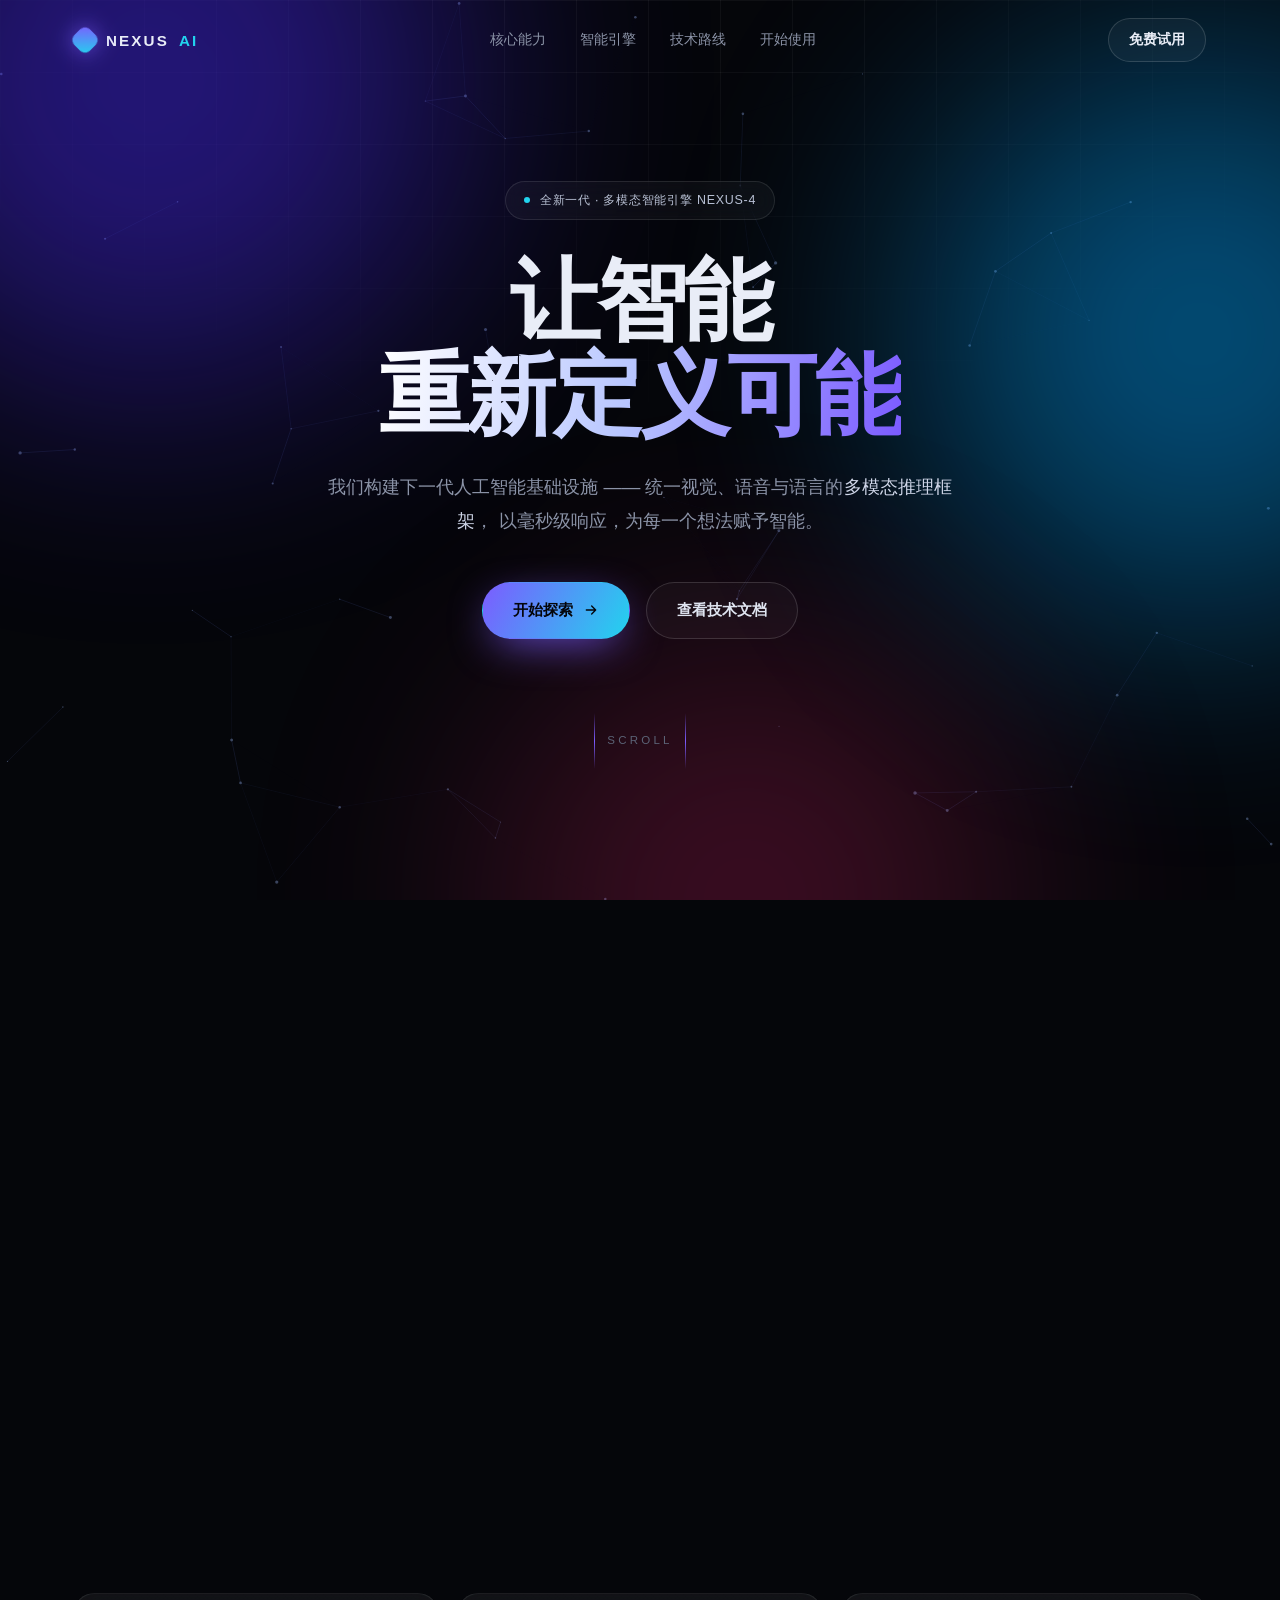
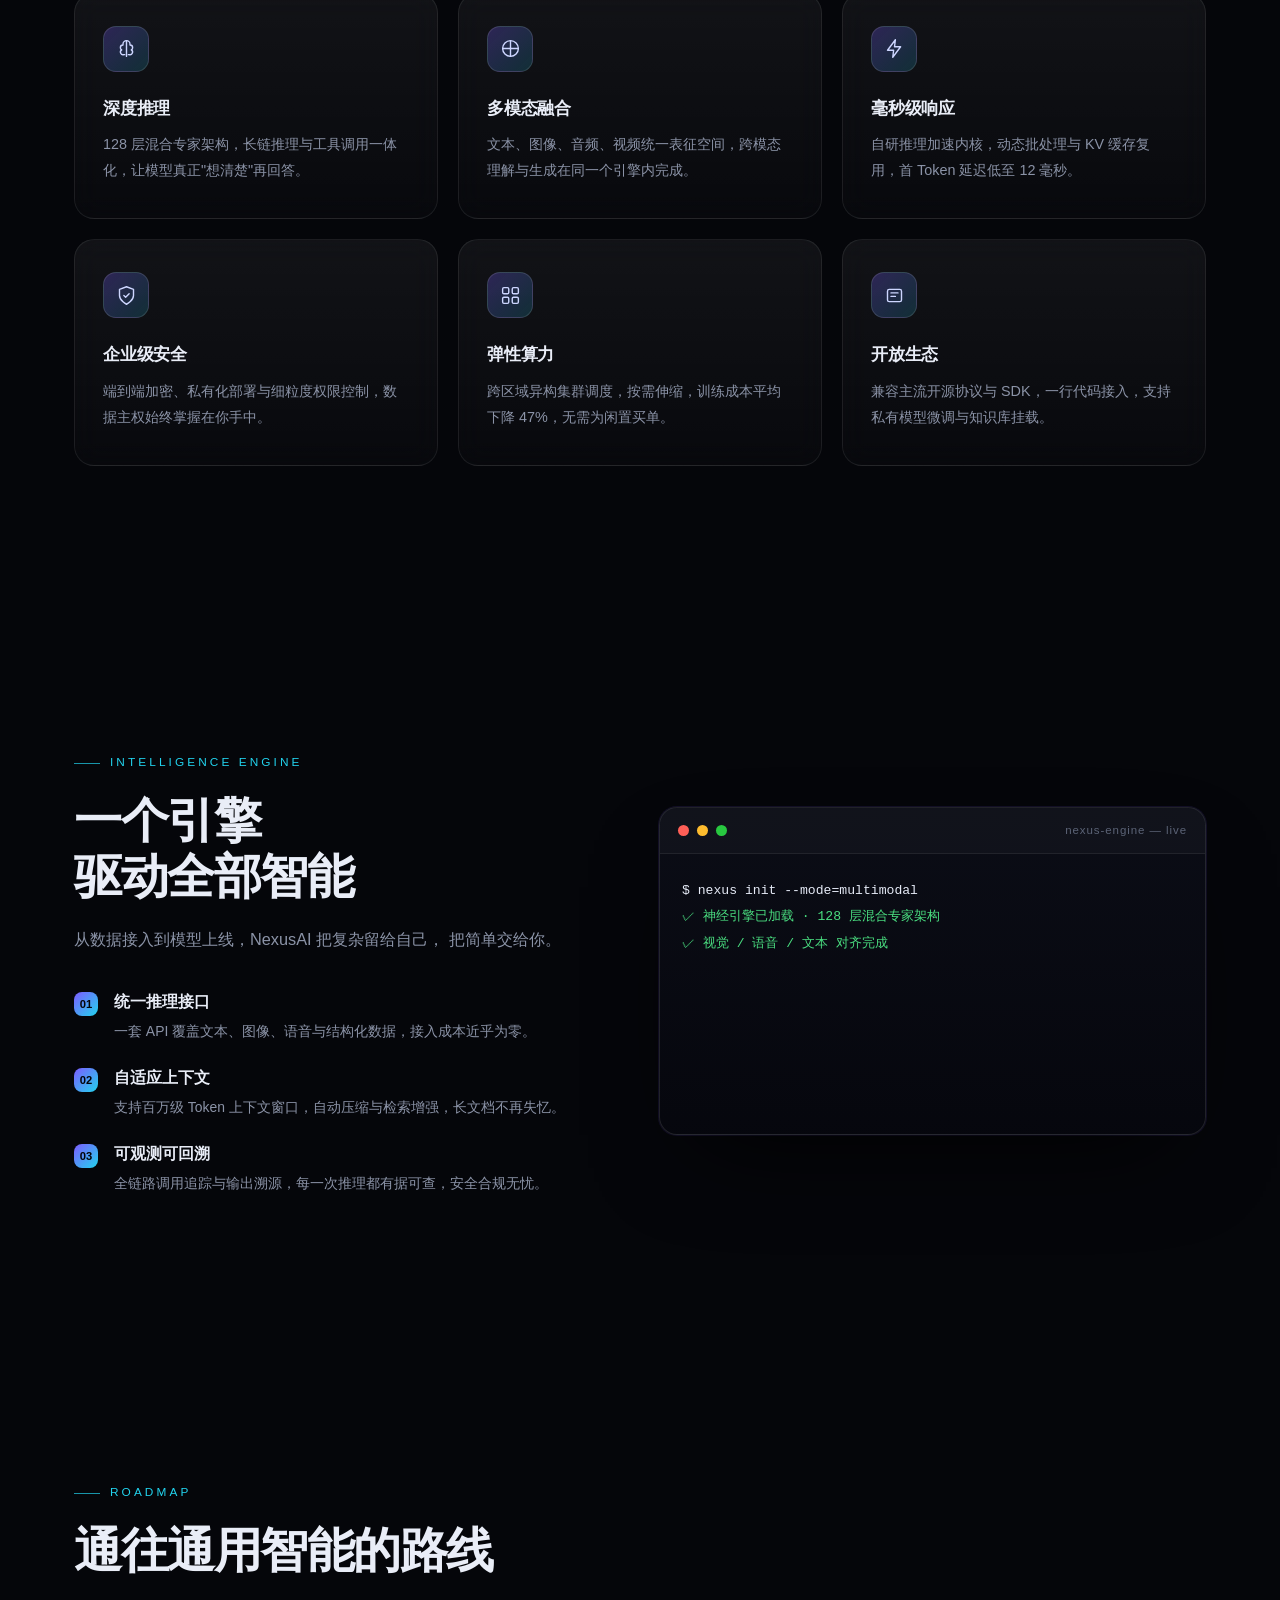
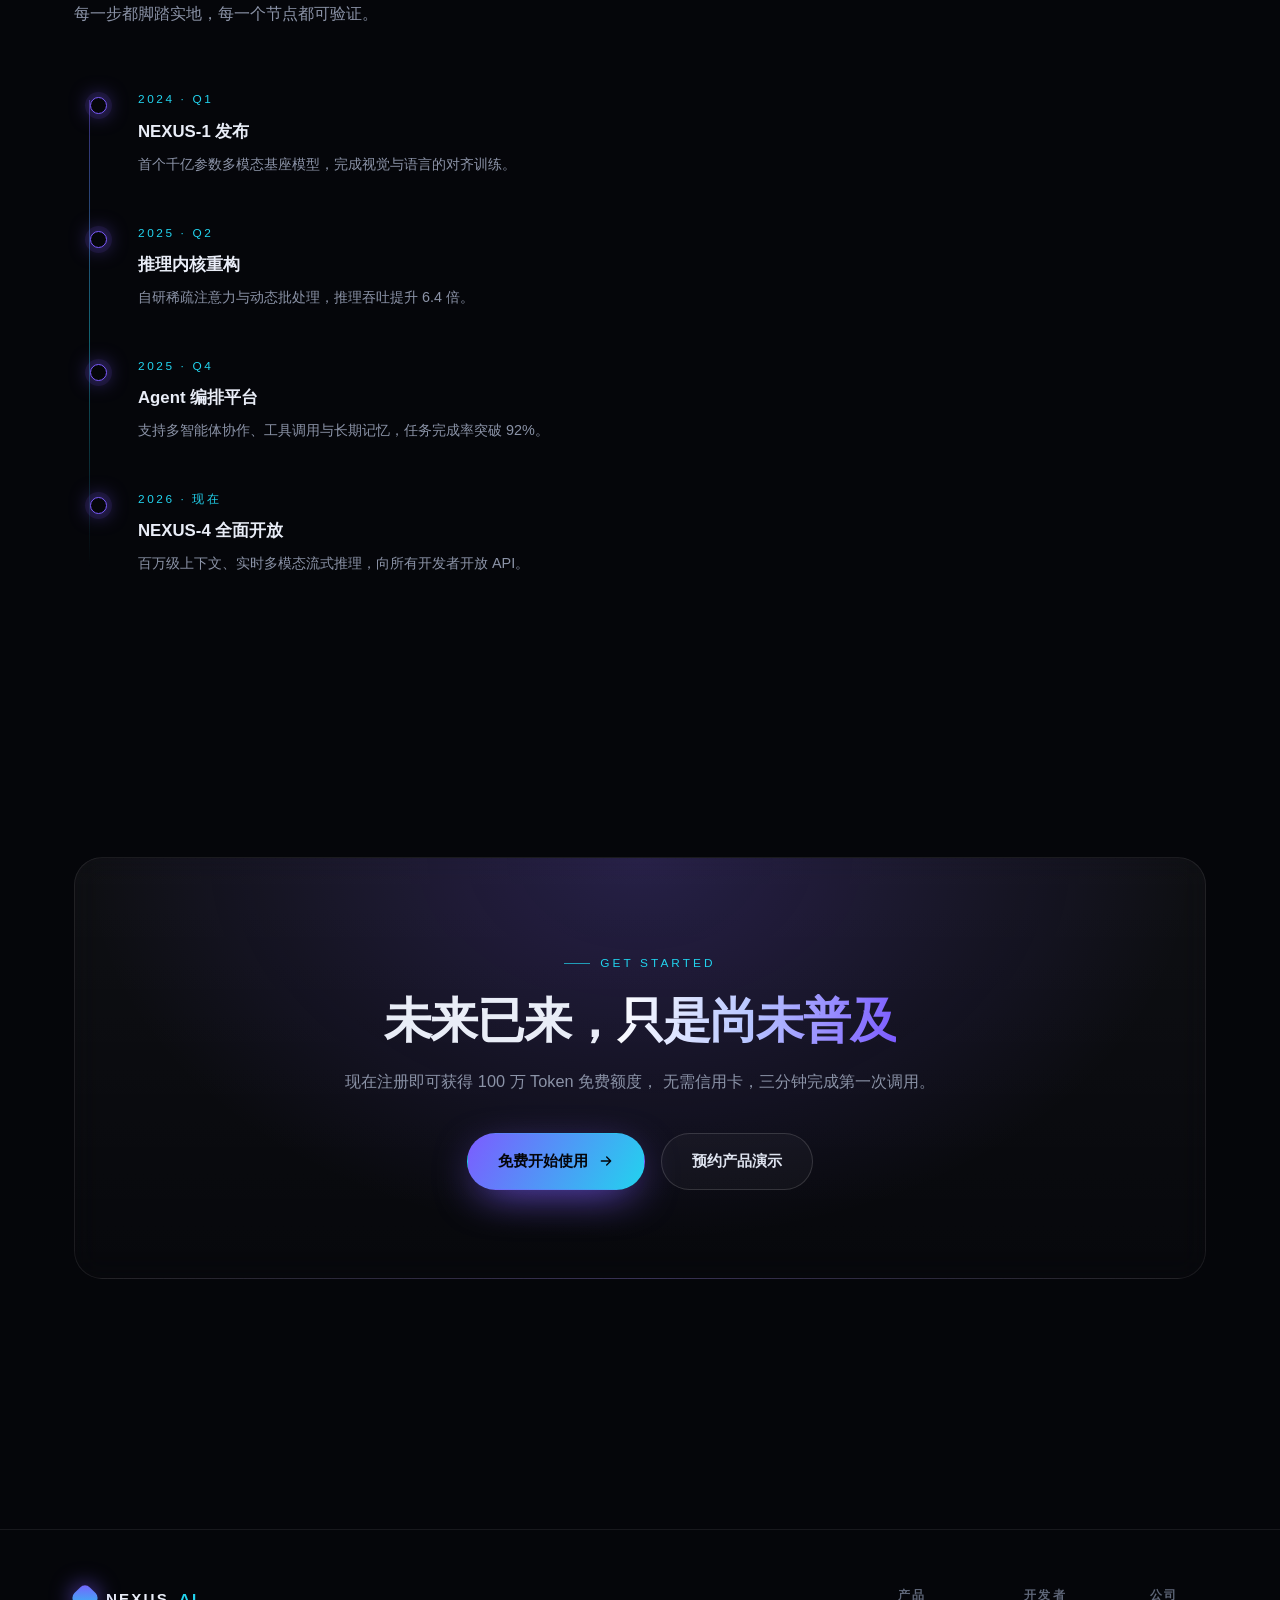
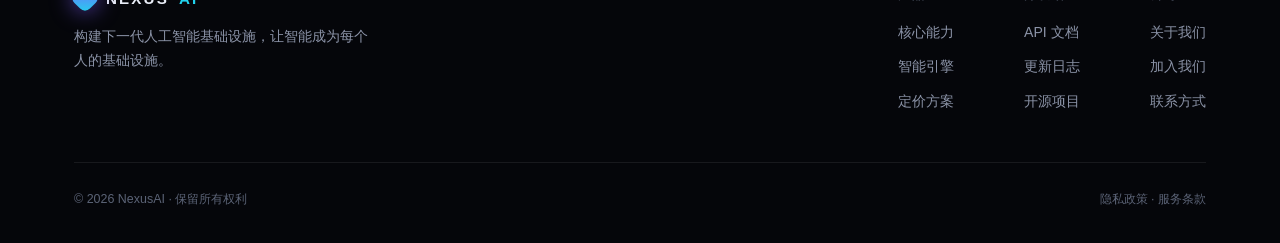
==== index.html @ 0baea097 "Add files via upload 一个ai编写的内容，主要用于测试域名的可访问性" ====
<!DOCTYPE html>
<html lang="zh-CN">
<head>
<meta charset="UTF-8">
<meta name="viewport" content="width=device-width, initial-scale=1.0">
<title>NexusAI · 让智能重新定义可能</title>
<meta name="description" content="下一代多模态人工智能引擎，为未来构建智能基础设施。">
<style>
/* ===================== 基础 ===================== */
*{box-sizing:border-box;margin:0;padding:0}

:root{
  --bg:#05060a;
  --fg:#e9edf7;
  --muted:#8b93a7;
  --c1:#7c5cff;
  --c2:#22d3ee;
  --c3:#ff4d8d;
  --line:rgba(255,255,255,.08);
  --ease:cubic-bezier(.2,.8,.2,1);
}

html{scroll-behavior:smooth}

body{
  font-family:"Inter",-apple-system,BlinkMacSystemFont,"Segoe UI","PingFang SC","Hiragino Sans GB","Microsoft YaHei",sans-serif;
  background:var(--bg);
  color:var(--fg);
  line-height:1.65;
  overflow-x:hidden;
  -webkit-font-smoothing:antialiased;
  text-rendering:optimizeLegibility;
}

::selection{background:var(--c1);color:#fff}
::-webkit-scrollbar{width:10px}
::-webkit-scrollbar-track{background:#05060a}
::-webkit-scrollbar-thumb{
  background:linear-gradient(180deg,var(--c1),var(--c2));
  border-radius:10px;border:2px solid #05060a;
}

.wrap{max-width:1180px;margin:0 auto;padding:0 24px}
a{color:inherit}
img,svg{display:block}

/* ===================== 背景层 ===================== */
.bg{
  position:fixed;inset:0;z-index:0;pointer-events:none;overflow:hidden;
}
#net{
  position:absolute;inset:0;width:100%;height:100%;opacity:.55;
}
.grid{
  position:absolute;inset:0;
  background-image:
    linear-gradient(rgba(255,255,255,.045) 1px,transparent 1px),
    linear-gradient(90deg,rgba(255,255,255,.045) 1px,transparent 1px);
  background-size:72px 72px;
  -webkit-mask-image:radial-gradient(ellipse 85% 65% at 50% 0%,#000 10%,transparent 78%);
  mask-image:radial-gradient(ellipse 85% 65% at 50% 0%,#000 10%,transparent 78%);
}
.glow{
  position:absolute;border-radius:50%;filter:blur(130px);opacity:.45;
  will-change:transform;
}
.g1{width:620px;height:620px;background:#4b2bff;top:-230px;left:-160px;animation:drift1 20s ease-in-out infinite}
.g2{width:560px;height:560px;background:#00a6ff;top:6%;right:-200px;animation:drift2 26s ease-in-out infinite}
.g3{width:520px;height:520px;background:#ff2d78;bottom:-260px;left:38%;opacity:.22;animation:drift1 30s ease-in-out infinite reverse}

@keyframes drift1{
  0%,100%{transform:translate(0,0) scale(1)}
  50%{transform:translate(90px,70px) scale(1.15)}
}
@keyframes drift2{
  0%,100%{transform:translate(0,0) scale(1)}
  50%{transform:translate(-80px,110px) scale(1.1)}
}

/* 鼠标光晕 */
.cursor-glow{
  position:fixed;width:520px;height:520px;border-radius:50%;
  background:radial-gradient(circle,rgba(124,92,255,.12),transparent 62%);
  transform:translate(-50%,-50%);pointer-events:none;z-index:1;
  transition:opacity .5s;opacity:0;
}

/* 顶部进度条 */
.progress{
  position:fixed;top:0;left:0;height:2px;width:0;z-index:100;
  background:linear-gradient(90deg,var(--c1),var(--c2),var(--c3));
  box-shadow:0 0 14px rgba(124,92,255,.9);
  transition:width .1s linear;
}

/* ===================== 导航 ===================== */
.nav{
  position:fixed;top:0;left:0;right:0;z-index:90;
  transition:background .45s var(--ease),backdrop-filter .45s,border-color .45s;
  border-bottom:1px solid transparent;
}
.nav.scrolled{
  background:rgba(5,6,10,.72);
  -webkit-backdrop-filter:blur(18px) saturate(160%);
  backdrop-filter:blur(18px) saturate(160%);
  border-bottom-color:var(--line);
}
.nav-inner{
  max-width:1180px;margin:0 auto;padding:18px 24px;
  display:flex;align-items:center;justify-content:space-between;gap:24px;
}
.logo{
  display:flex;align-items:center;gap:10px;
  font-weight:700;letter-spacing:.14em;font-size:.95rem;text-decoration:none;
}
.logo-mark{
  width:22px;height:22px;border-radius:7px;
  background:linear-gradient(135deg,var(--c1),var(--c2));
  box-shadow:0 0 22px rgba(124,92,255,.75);
  transform:rotate(45deg);
  animation:pulseMark 3.4s ease-in-out infinite;
}
@keyframes pulseMark{
  0%,100%{box-shadow:0 0 18px rgba(124,92,255,.6);transform:rotate(45deg) scale(1)}
  50%{box-shadow:0 0 34px rgba(34,211,238,.85);transform:rotate(45deg) scale(1.08)}
}
.logo span{color:var(--c2)}

.links{display:flex;gap:34px;font-size:.9rem}
.links a{
  position:relative;text-decoration:none;color:var(--muted);
  transition:color .3s;padding:4px 0;
}
.links a::after{
  content:"";position:absolute;left:0;bottom:0;height:1px;width:0;
  background:linear-gradient(90deg,var(--c1),var(--c2));
  transition:width .35s var(--ease);
}
.links a:hover{color:#fff}
.links a:hover::after{width:100%}

.nav-cta{
  font-size:.85rem;font-weight:600;text-decoration:none;
  padding:10px 20px;border-radius:999px;
  border:1px solid rgba(255,255,255,.14);
  background:rgba(255,255,255,.04);
  transition:.35s var(--ease);white-space:nowrap;
}
.nav-cta:hover{
  background:linear-gradient(120deg,var(--c1),var(--c2));
  color:#05060a;border-color:transparent;
  box-shadow:0 8px 34px -8px rgba(124,92,255,.9);
}

/* ===================== Hero ===================== */
.hero{
  position:relative;z-index:2;
  min-height:100svh;
  display:flex;flex-direction:column;justify-content:center;align-items:center;
  text-align:center;padding:140px 24px 90px;
}
.badge{
  display:inline-flex;align-items:center;gap:10px;
  padding:8px 18px;border-radius:999px;
  border:1px solid rgba(255,255,255,.1);
  background:rgba(255,255,255,.035);
  -webkit-backdrop-filter:blur(10px);backdrop-filter:blur(10px);
  font-size:.78rem;letter-spacing:.06em;color:#b8c0d4;
  margin-bottom:34px;
}
.dot{
  width:6px;height:6px;border-radius:50%;background:var(--c2);
  box-shadow:0 0 0 0 rgba(34,211,238,.7);
  animation:ping 2.2s infinite;
}
@keyframes ping{
  0%{box-shadow:0 0 0 0 rgba(34,211,238,.65)}
  70%{box-shadow:0 0 0 9px rgba(34,211,238,0)}
  100%{box-shadow:0 0 0 0 rgba(34,211,238,0)}
}

.hero h1{
  font-size:clamp(2.6rem,8vw,5.6rem);
  line-height:1.05;
  font-weight:800;
  letter-spacing:-.035em;
  margin-bottom:28px;
}
.grad{
  background:linear-gradient(100deg,#ffffff 0%,#b8c6ff 22%,#7c5cff 46%,#22d3ee 68%,#ffffff 92%);
  background-size:220% 100%;
  -webkit-background-clip:text;background-clip:text;
  color:transparent;
  animation:shine 9s linear infinite;
}
@keyframes shine{
  0%{background-position:0% 50%}
  100%{background-position:200% 50%}
}

.lead{
  max-width:640px;font-size:clamp(1rem,2vw,1.15rem);
  color:var(--muted);margin-bottom:44px;line-height:1.85;
}
.lead em{color:#cfd6e8;font-style:normal}

.cta{display:flex;gap:16px;flex-wrap:wrap;justify-content:center}

.btn{
  display:inline-flex;align-items:center;gap:10px;
  padding:15px 30px;border-radius:999px;
  font-size:.94rem;font-weight:600;text-decoration:none;
  border:1px solid transparent;cursor:pointer;
  transition:.38s var(--ease);white-space:nowrap;
}
.btn svg{width:16px;height:16px;transition:transform .38s var(--ease)}
.btn-primary{
  background:linear-gradient(120deg,var(--c1),var(--c2));
  color:#04050a;
  box-shadow:0 12px 44px -12px rgba(124,92,255,.95);
}
.btn-primary:hover{
  transform:translateY(-3px);
  box-shadow:0 22px 60px -14px rgba(34,211,238,.9);
}
.btn-primary:hover svg{transform:translateX(4px)}
.btn-ghost{
  border-color:rgba(255,255,255,.14);
  background:rgba(255,255,255,.03);
  color:#dfe4f0;
}
.btn-ghost:hover{
  background:rgba(255,255,255,.09);
  border-color:rgba(255,255,255,.3);
  transform:translateY(-3px);
}

.hero-foot{
  margin-top:74px;
  display:flex;align-items:center;gap:12px;
  font-size:.72rem;letter-spacing:.28em;color:#5b6376;
}
.hero-foot .line{
  width:1px;height:56px;
  background:linear-gradient(180deg,transparent,var(--c1),transparent);
  animation:drop 2.4s ease-in-out infinite;
}
@keyframes drop{
  0%,100%{opacity:.25;transform:scaleY(.6)}
  50%{opacity:1;transform:scaleY(1)}
}

/* ===================== 通用区块 ===================== */
section{position:relative;z-index:2}
.block{padding:clamp(80px,11vw,140px) 0}

.eyebrow{
  display:inline-flex;align-items:center;gap:10px;
  font-size:.74rem;letter-spacing:.26em;color:var(--c2);
  text-transform:uppercase;margin-bottom:20px;
}
.eyebrow::before{
  content:"";width:26px;height:1px;background:var(--c2);opacity:.7;
}
h2{
  font-size:clamp(1.9rem,4.4vw,3rem);
  line-height:1.18;font-weight:750;letter-spacing:-.03em;
  margin-bottom:20px;
}
.sub{color:var(--muted);max-width:600px;font-size:1.02rem}

/* ===================== 数据条 ===================== */
.stats{
  display:grid;grid-template-columns:repeat(4,1fr);gap:1px;
  border:1px solid var(--line);border-radius:22px;overflow:hidden;
  background:var(--line);
}
.stat{
  padding:36px 26px;text-align:center;
  background:rgba(255,255,255,.018);
  -webkit-backdrop-filter:blur(12px);backdrop-filter:blur(12px);
  transition:background .45s;
}
.stat:hover{background:rgba(124,92,255,.09)}
.stat .num{
  font-size:clamp(1.8rem,3.6vw,2.6rem);font-weight:780;letter-spacing:-.03em;
  background:linear-gradient(120deg,#fff,#9fb0ff 60%,var(--c2));
  -webkit-background-clip:text;background-clip:text;color:transparent;
  line-height:1.1;
}
.stat .num i{
  font-style:normal;font-size:.9rem;font-weight:600;
  color:var(--c2);margin-left:3px;-webkit-text-fill-color:var(--c2);
}
.stat p{font-size:.82rem;color:var(--muted);margin-top:8px;letter-spacing:.05em}

/* ===================== 卡片网格 ===================== */
.grid-cards{
  display:grid;grid-template-columns:repeat(3,1fr);gap:20px;margin-top:56px;
}
.card{
  position:relative;padding:32px 28px 34px;border-radius:20px;
  border:1px solid var(--line);
  background:linear-gradient(180deg,rgba(255,255,255,.055),rgba(255,255,255,.015));
  -webkit-backdrop-filter:blur(14px);backdrop-filter:blur(14px);
  overflow:hidden;
  transition:transform .5s var(--ease),border-color .5s,box-shadow .5s;
}
.card::before{
  content:"";position:absolute;inset:0;opacity:0;transition:opacity .45s;
  background:radial-gradient(360px circle at var(--mx,50%) var(--my,0%),rgba(124,92,255,.22),transparent 62%);
  pointer-events:none;
}
.card::after{
  content:"";position:absolute;top:0;left:0;right:0;height:1px;
  background:linear-gradient(90deg,transparent,rgba(124,92,255,.85),rgba(34,211,238,.85),transparent);
  opacity:0;transition:opacity .5s;
}
.card:hover{
  transform:translateY(-6px);
  border-color:rgba(255,255,255,.18);
  box-shadow:0 30px 70px -34px rgba(124,92,255,.85);
}
.card:hover::before,.card:hover::after{opacity:1}

.icon{
  width:46px;height:46px;border-radius:13px;
  display:grid;place-items:center;margin-bottom:22px;
  background:linear-gradient(135deg,rgba(124,92,255,.28),rgba(34,211,238,.16));
  border:1px solid rgba(255,255,255,.12);
  color:#cdd6ff;
}
.icon svg{width:21px;height:21px;stroke:currentColor;fill:none;stroke-width:1.6;stroke-linecap:round;stroke-linejoin:round}

.card h3{font-size:1.08rem;font-weight:650;margin-bottom:10px;letter-spacing:-.01em}
.card p{font-size:.9rem;color:var(--muted);line-height:1.8}

/* ===================== 引擎区 ===================== */
.engine{
  display:grid;grid-template-columns:1fr 1.05fr;gap:64px;align-items:center;
}
.feat-list{margin-top:36px;display:flex;flex-direction:column;gap:22px}
.feat{display:flex;gap:16px;align-items:flex-start}
.feat .tick{
  flex:0 0 24px;height:24px;border-radius:8px;margin-top:3px;
  display:grid;place-items:center;
  background:linear-gradient(135deg,var(--c1),var(--c2));
  color:#04050a;font-size:.7rem;font-weight:800;
}
.feat h4{font-size:.98rem;font-weight:620;margin-bottom:4px}
.feat p{font-size:.87rem;color:var(--muted);line-height:1.75}

.terminal{
  border-radius:18px;overflow:hidden;
  border:1px solid rgba(255,255,255,.11);
  background:linear-gradient(180deg,rgba(12,14,24,.92),rgba(6,7,14,.96));
  box-shadow:0 40px 100px -40px rgba(0,0,0,.95),0 0 0 1px rgba(124,92,255,.12);
  -webkit-backdrop-filter:blur(16px);backdrop-filter:blur(16px);
}
.term-bar{
  display:flex;align-items:center;gap:8px;
  padding:13px 18px;border-bottom:1px solid rgba(255,255,255,.07);
  background:rgba(255,255,255,.025);
}
.term-bar span{width:11px;height:11px;border-radius:50%;background:#2c3040}
.term-bar span:nth-child(1){background:#ff5f57}
.term-bar span:nth-child(2){background:#febc2e}
.term-bar span:nth-child(3){background:#28c840}
.term-bar em{
  margin-left:auto;font-style:normal;font-size:.72rem;
  color:#5b6376;letter-spacing:.08em;
}
.term-body{
  padding:24px 22px;min-height:280px;
  font-family:"SF Mono",ui-monospace,Menlo,Consolas,monospace;
  font-size:.82rem;line-height:2.05;color:#9aa3ba;
  white-space:pre-wrap;word-break:break-word;
}
.term-body .cmd{color:#e6ebf7}
.term-body .ok{color:#4ade80}
.term-body .info{color:#22d3ee}
.term-body .live{color:#ff7ab2}
.term-body .caret{
  display:inline-block;width:8px;height:14px;margin-left:2px;
  background:var(--c2);vertical-align:-2px;
  animation:blink 1.05s step-end infinite;
}
@keyframes blink{50%{opacity:0}}

/* ===================== 路线图 ===================== */
.road{position:relative;margin-top:64px;padding-left:8px}
.road::before{
  content:"";position:absolute;left:15px;top:10px;bottom:10px;width:1px;
  background:linear-gradient(180deg,var(--c1),var(--c2),transparent);
  opacity:.45;
}
.node{
  position:relative;padding:0 0 46px 56px;
}
.node:last-child{padding-bottom:0}
.node::before{
  content:"";position:absolute;left:8px;top:7px;
  width:15px;height:15px;border-radius:50%;
  background:var(--bg);
  border:1.5px solid var(--c1);
  box-shadow:0 0 0 5px rgba(124,92,255,.1),0 0 20px rgba(124,92,255,.7);
  transition:.4s var(--ease);
}
.node:hover::before{
  border-color:var(--c2);
  box-shadow:0 0 0 8px rgba(34,211,238,.12),0 0 26px rgba(34,211,238,.9);
}
.node .when{
  font-size:.74rem;letter-spacing:.22em;color:var(--c2);
  text-transform:uppercase;margin-bottom:8px;
}
.node h4{font-size:1.05rem;font-weight:640;margin-bottom:6px}
.node p{font-size:.9rem;color:var(--muted);max-width:520px;line-height:1.8}

/* ===================== CTA ===================== */
.cta-box{
  position:relative;text-align:center;overflow:hidden;
  border:1px solid var(--line);border-radius:28px;
  padding:clamp(52px,8vw,88px) 32px;
  background:
    radial-gradient(ellipse 70% 130% at 50% 0%,rgba(124,92,255,.22),transparent 70%),
    linear-gradient(180deg,rgba(255,255,255,.045),rgba(255,255,255,.012));
  -webkit-backdrop-filter:blur(14px);backdrop-filter:blur(14px);
}
.cta-box h2{margin-bottom:18px}
.cta-box .sub{margin:0 auto 38px}
.cta-box .cta{justify-content:center}

/* ===================== 页脚 ===================== */
footer{
  position:relative;z-index:2;
  border-top:1px solid var(--line);margin-top:110px;
  padding:56px 0 34px;
}
.foot-inner{
  display:flex;justify-content:space-between;gap:40px;flex-wrap:wrap;
  padding-bottom:38px;
}
.foot-brand{max-width:300px}
.foot-brand p{font-size:.85rem;color:var(--muted);margin-top:14px;line-height:1.8}
.foot-cols{display:flex;gap:70px;flex-wrap:wrap}
.foot-col h5{
  font-size:.74rem;letter-spacing:.2em;text-transform:uppercase;
  color:#5f6779;margin-bottom:16px;font-weight:600;
}
.foot-col a{
  display:block;font-size:.88rem;color:var(--muted);
  text-decoration:none;margin-bottom:11px;transition:color .3s,transform .3s var(--ease);
}
.foot-col a:hover{color:#fff;transform:translateX(4px)}
.foot-bottom{
  border-top:1px solid var(--line);padding-top:26px;
  display:flex;justify-content:space-between;gap:16px;flex-wrap:wrap;
  font-size:.78rem;color:#5b6376;
}

/* ===================== 滚动动画 ===================== */
.reveal{
  opacity:0;transform:translateY(30px);
  transition:opacity .95s var(--ease),transform .95s var(--ease);
}
.reveal.in{opacity:1;transform:none}

/* ===================== 响应式 ===================== */
@media (max-width:960px){
  .links{display:none}
  .stats{grid-template-columns:repeat(2,1fr)}
  .grid-cards{grid-template-columns:repeat(2,1fr)}
  .engine{grid-template-columns:1fr;gap:44px}
}
@media (max-width:640px){
  .grid-cards{grid-template-columns:1fr}
  .stats{grid-template-columns:1fr 1fr}
  .stat{padding:28px 16px}
  .nav-cta{padding:9px 16px;font-size:.8rem}
  .foot-cols{gap:40px}
  .cursor-glow{display:none}
  .hero{padding-top:120px}
}

@media (prefers-reduced-motion:reduce){
  *{animation:none!important;transition-duration:.01ms!important}
  .reveal{opacity:1;transform:none}
}
</style>
</head>
<body>

<!-- 进度条 -->
<div class="progress" id="progress"></div>

<!-- 背景 -->
<div class="bg">
  <canvas id="net"></canvas>
  <div class="grid"></div>
  <div class="glow g1"></div>
  <div class="glow g2"></div>
  <div class="glow g3"></div>
</div>
<div class="cursor-glow" id="cursorGlow"></div>

<!-- 导航 -->
<header class="nav" id="nav">
  <div class="nav-inner">
    <a class="logo" href="#top">
      <span class="logo-mark"></span>
      NEXUS<span>AI</span>
    </a>
    <nav class="links">
      <a href="#features">核心能力</a>
      <a href="#engine">智能引擎</a>
      <a href="#roadmap">技术路线</a>
      <a href="#start">开始使用</a>
    </nav>
    <a class="nav-cta" href="#start">免费试用</a>
  </div>
</header>

<main id="top">

  <!-- ============ HERO ============ -->
  <section class="hero">
    <div class="badge reveal">
      <span class="dot"></span>
      全新一代 · 多模态智能引擎 NEXUS-4
    </div>

    <h1 class="reveal">
      让智能<br>
      <span class="grad">重新定义可能</span>
    </h1>

    <p class="lead reveal">
      我们构建下一代人工智能基础设施 ——
      统一视觉、语音与语言的<em>多模态推理框架</em>，
      以毫秒级响应，为每一个想法赋予智能。
    </p>

    <div class="cta reveal">
      <a class="btn btn-primary" href="#start">
        开始探索
        <svg viewBox="0 0 24 24" fill="none" stroke="currentColor" stroke-width="2" stroke-linecap="round" stroke-linejoin="round">
          <path d="M5 12h14M13 6l6 6-6 6"/>
        </svg>
      </a>
      <a class="btn btn-ghost" href="#engine">查看技术文档</a>
    </div>

    <div class="hero-foot reveal">
      <span class="line"></span>
      SCROLL
      <span class="line"></span>
    </div>
  </section>

  <!-- ============ 数据 ============ -->
  <section class="block" style="padding-top:0">
    <div class="wrap">
      <div class="stats reveal">
        <div class="stat">
          <div class="num"><span data-count="128">0</span><i>亿</i></div>
          <p>模型参数规模</p>
        </div>
        <div class="stat">
          <div class="num"><span data-count="12">0</span><i>ms</i></div>
          <p>平均推理延迟</p>
        </div>
        <div class="stat">
          <div class="num"><span data-count="99.98">0</span><i>%</i></div>
          <p>服务可用性</p>
        </div>
        <div class="stat">
          <div class="num"><span data-count="140">0</span><i>+</i></div>
          <p>覆盖国家与地区</p>
        </div>
      </div>
    </div>
  </section>

  <!-- ============ 核心能力 ============ -->
  <section class="block" id="features">
    <div class="wrap">
      <div class="reveal">
        <div class="eyebrow">Core Capabilities</div>
        <h2>为复杂世界<br>而生的智能基座</h2>
        <p class="sub">从底层算力调度到上层应用编排，每一层都经过极致打磨。</p>
      </div>

      <div class="grid-cards">
        <article class="card reveal">
          <div class="icon">
            <svg viewBox="0 0 24 24"><path d="M12 3a4 4 0 0 0-4 4v1a3 3 0 0 0-3 3 3 3 0 0 0 1.5 2.6A3 3 0 0 0 9 19h1"/><path d="M12 3a4 4 0 0 1 4 4v1a3 3 0 0 1 3 3 3 3 0 0 1-1.5 2.6A3 3 0 0 1 15 19h-1"/><path d="M12 3v18"/></svg>
          </div>
          <h3>深度推理</h3>
          <p>128 层混合专家架构，长链推理与工具调用一体化，让模型真正"想清楚"再回答。</p>
        </article>

        <article class="card reveal">
          <div class="icon">
            <svg viewBox="0 0 24 24"><circle cx="12" cy="12" r="9"/><path d="M12 3v18M3 12h18"/></svg>
          </div>
          <h3>多模态融合</h3>
          <p>文本、图像、音频、视频统一表征空间，跨模态理解与生成在同一个引擎内完成。</p>
        </article>

        <article class="card reveal">
          <div class="icon">
            <svg viewBox="0 0 24 24"><path d="M13 2 4 14h7l-1 8 9-12h-7l1-8z"/></svg>
          </div>
          <h3>毫秒级响应</h3>
          <p>自研推理加速内核，动态批处理与 KV 缓存复用，首 Token 延迟低至 12 毫秒。</p>
        </article>

        <article class="card reveal">
          <div class="icon">
            <svg viewBox="0 0 24 24"><path d="M12 22s8-4 8-10V5l-8-3-8 3v7c0 6 8 10 8 10z"/><path d="m9 12 2 2 4-4"/></svg>
          </div>
          <h3>企业级安全</h3>
          <p>端到端加密、私有化部署与细粒度权限控制，数据主权始终掌握在你手中。</p>
        </article>

        <article class="card reveal">
          <div class="icon">
            <svg viewBox="0 0 24 24"><rect x="3" y="3" width="7" height="7" rx="1.5"/><rect x="14" y="3" width="7" height="7" rx="1.5"/><rect x="3" y="14" width="7" height="7" rx="1.5"/><rect x="14" y="14" width="7" height="7" rx="1.5"/></svg>
          </div>
          <h3>弹性算力</h3>
          <p>跨区域异构集群调度，按需伸缩，训练成本平均下降 47%，无需为闲置买单。</p>
        </article>

        <article class="card reveal">
          <div class="icon">
            <svg viewBox="0 0 24 24"><path d="M4 17V7a2 2 0 0 1 2-2h12a2 2 0 0 1 2 2v10a2 2 0 0 1-2 2H6a2 2 0 0 1-2-2z"/><path d="M8 9h8M8 13h5"/></svg>
          </div>
          <h3>开放生态</h3>
          <p>兼容主流开源协议与 SDK，一行代码接入，支持私有模型微调与知识库挂载。</p>
        </article>
      </div>
    </div>
  </section>

  <!-- ============ 引擎 ============ -->
  <section class="block" id="engine">
    <div class="wrap">
      <div class="engine">
        <div class="reveal">
          <div class="eyebrow">Intelligence Engine</div>
          <h2>一个引擎<br>驱动全部智能</h2>
          <p class="sub">
            从数据接入到模型上线，NexusAI 把复杂留给自己，
            把简单交给你。
          </p>

          <div class="feat-list">
            <div class="feat">
              <div class="tick">01</div>
              <div>
                <h4>统一推理接口</h4>
                <p>一套 API 覆盖文本、图像、语音与结构化数据，接入成本近乎为零。</p>
              </div>
            </div>
            <div class="feat">
              <div class="tick">02</div>
              <div>
                <h4>自适应上下文</h4>
                <p>支持百万级 Token 上下文窗口，自动压缩与检索增强，长文档不再失忆。</p>
              </div>
            </div>
            <div class="feat">
              <div class="tick">03</div>
              <div>
                <h4>可观测可回溯</h4>
                <p>全链路调用追踪与输出溯源，每一次推理都有据可查，安全合规无忧。</p>
              </div>
            </div>
          </div>
        </div>

        <div class="terminal reveal">
          <div class="term-bar">
            <span></span><span></span><span></span>
            <em>nexus-engine — live</em>
          </div>
          <pre class="term-body" id="term"></pre>
        </div>
      </div>
    </div>
  </section>

  <!-- ============ 路线图 ============ -->
  <section class="block" id="roadmap">
    <div class="wrap">
      <div class="reveal">
        <div class="eyebrow">Roadmap</div>
        <h2>通往通用智能的路线</h2>
        <p class="sub">每一步都脚踏实地，每一个节点都可验证。</p>
      </div>

      <div class="road">
        <div class="node reveal">
          <div class="when">2024 · Q1</div>
          <h4>NEXUS-1 发布</h4>
          <p>首个千亿参数多模态基座模型，完成视觉与语言的对齐训练。</p>
        </div>
        <div class="node reveal">
          <div class="when">2025 · Q2</div>
          <h4>推理内核重构</h4>
          <p>自研稀疏注意力与动态批处理，推理吞吐提升 6.4 倍。</p>
        </div>
        <div class="node reveal">
          <div class="when">2025 · Q4</div>
          <h4>Agent 编排平台</h4>
          <p>支持多智能体协作、工具调用与长期记忆，任务完成率突破 92%。</p>
        </div>
        <div class="node reveal">
          <div class="when">2026 · 现在</div>
          <h4>NEXUS-4 全面开放</h4>
          <p>百万级上下文、实时多模态流式推理，向所有开发者开放 API。</p>
        </div>
      </div>
    </div>
  </section>

  <!-- ============ CTA ============ -->
  <section class="block" id="start">
    <div class="wrap">
      <div class="cta-box reveal">
        <div class="eyebrow" style="justify-content:center">Get Started</div>
        <h2>未来已来，<span class="grad">只是尚未普及</span></h2>
        <p class="sub">
          现在注册即可获得 100 万 Token 免费额度，
          无需信用卡，三分钟完成第一次调用。
        </p>
        <div class="cta">
          <a class="btn btn-primary" href="#top">
            免费开始使用
            <svg viewBox="0 0 24 24" fill="none" stroke="currentColor" stroke-width="2" stroke-linecap="round" stroke-linejoin="round">
              <path d="M5 12h14M13 6l6 6-6 6"/>
            </svg>
          </a>
          <a class="btn btn-ghost" href="#features">预约产品演示</a>
        </div>
      </div>
    </div>
  </section>

</main>

<!-- ============ 页脚 ============ -->
<footer>
  <div class="wrap">
    <div class="foot-inner">
      <div class="foot-brand">
        <a class="logo" href="#top">
          <span class="logo-mark"></span>
          NEXUS<span>AI</span>
        </a>
        <p>构建下一代人工智能基础设施，让智能成为每个人的基础设施。</p>
      </div>

      <div class="foot-cols">
        <div class="foot-col">
          <h5>产品</h5>
          <a href="#features">核心能力</a>
          <a href="#engine">智能引擎</a>
          <a href="#start">定价方案</a>
        </div>
        <div class="foot-col">
          <h5>开发者</h5>
          <a href="#engine">API 文档</a>
          <a href="#roadmap">更新日志</a>
          <a href="#top">开源项目</a>
        </div>
        <div class="foot-col">
          <h5>公司</h5>
          <a href="#top">关于我们</a>
          <a href="#top">加入我们</a>
          <a href="#top">联系方式</a>
        </div>
      </div>
    </div>

    <div class="foot-bottom">
      <span>© 2026 NexusAI · 保留所有权利</span>
      <span>隐私政策 · 服务条款</span>
    </div>
  </div>
</footer>

<script>
(function(){
  "use strict";
  const reduce = window.matchMedia("(prefers-reduced-motion: reduce)").matches;

  /* ---------- 顶部进度条 ---------- */
  const progress = document.getElementById("progress");
  const nav = document.getElementById("nav");

  function onScroll(){
    const st = window.scrollY || document.documentElement.scrollTop;
    const h = document.documentElement.scrollHeight - window.innerHeight;
    progress.style.width = (h > 0 ? (st / h) * 100 : 0) + "%";
    nav.classList.toggle("scrolled", st > 24);
  }
  window.addEventListener("scroll", onScroll, { passive:true });
  onScroll();

  /* ---------- 滚动显现 ---------- */
  const reveals = document.querySelectorAll(".reveal");
  // 给同组元素加一点错位延迟
  document.querySelectorAll(".grid-cards, .stats, .road, .cta").forEach(group=>{
    Array.from(group.querySelectorAll(".reveal")).forEach((el,i)=>{
      el.style.transitionDelay = (i * 80) + "ms";
    });
  });

  if ("IntersectionObserver" in window){
    const io = new IntersectionObserver((entries)=>{
      entries.forEach(e=>{
        if (e.isIntersecting){
          e.target.classList.add("in");
          io.unobserve(e.target);
        }
      });
    }, { threshold:0.14, rootMargin:"0px 0px -8% 0px" });
    reveals.forEach(el=>io.observe(el));
  } else {
    reveals.forEach(el=>el.classList.add("in"));
  }

  /* ---------- 数字滚动 ---------- */
  const counters = document.querySelectorAll("[data-count]");
  function runCount(el){
    const raw = el.dataset.count;
    const target = parseFloat(raw);
    const dec = (raw.split(".")[1] || "").length;
    const dur = 1700;
    const t0 = performance.now();
    (function tick(now){
      const p = Math.min((now - t0) / dur, 1);
      const eased = 1 - Math.pow(1 - p, 3);
      el.textContent = (target * eased).toFixed(dec);
      if (p < 1) requestAnimationFrame(tick);
      else el.textContent = target.toFixed(dec);
    })(t0);
  }
  if ("IntersectionObserver" in window && !reduce){
    const co = new IntersectionObserver((entries)=>{
      entries.forEach(e=>{
        if (e.isIntersecting){ runCount(e.target); co.unobserve(e.target); }
      });
    }, { threshold:0.6 });
    counters.forEach(el=>co.observe(el));
  } else {
    counters.forEach(el=>el.textContent = el.dataset.count);
  }

  /* ---------- 卡片聚光灯 ---------- */
  document.querySelectorAll(".card").forEach(card=>{
    card.addEventListener("pointermove", (e)=>{
      const r = card.getBoundingClientRect();
      card.style.setProperty("--mx", (e.clientX - r.left) + "px");
      card.style.setProperty("--my", (e.clientY - r.top) + "px");
    });
  });

  /* ---------- 鼠标光晕 ---------- */
  const glow = document.getElementById("cursorGlow");
  if (window.matchMedia("(pointer:fine)").matches && !reduce){
    let gx = window.innerWidth/2, gy = window.innerHeight/2;
    let cx = gx, cy = gy;
    window.addEventListener("pointermove", (e)=>{
      gx = e.clientX; gy = e.clientY;
      glow.style.opacity = "1";
    });
    (function loop(){
      cx += (gx - cx) * 0.09;
      cy += (gy - cy) * 0.09;
      glow.style.transform = `translate(${cx}px, ${cy}px) translate(-50%,-50%)`;
      requestAnimationFrame(loop);
    })();
  }

  /* ---------- 终端打字 ---------- */
  const termEl = document.getElementById("term");
  const termLines = [
    { text:"$ nexus init --mode=multimodal", cls:"cmd" },
    { text:"✓ 神经引擎已加载 · 128 层混合专家架构", cls:"ok" },
    { text:"✓ 视觉 / 语音 / 文本 对齐完成", cls:"ok" },
    { text:"→ 首 Token 延迟 12ms · 吞吐 4.2k tokens/s", cls:"info" },
    { text:"● 系统在线，等待指令", cls:"live" }
  ];

  function renderTerminal(){
    if (!termEl) return;
    if (reduce){
      termEl.innerHTML = termLines.map(l=>
        `<span class="${l.cls}">${l.text}</span>`
      ).join("\n");
      return;
    }
    let i = 0;
    (function next(){
      if (i >= termLines.length){
        const caret = document.createElement("span");
        caret.className = "caret";
        termEl.appendChild(caret);
        return;
      }
      const line = termLines[i];
      const span = document.createElement("span");
      span.className = line.cls;
      span.textContent = line.text;
      termEl.appendChild(span);
      if (i < termLines.length - 1) termEl.appendChild(document.createTextNode("\n"));
      i++;
      setTimeout(next, 520);
    })();
  }

  if ("IntersectionObserver" in window){
    const to = new IntersectionObserver((entries)=>{
      entries.forEach(e=>{
        if (e.isIntersecting){ renderTerminal(); to.disconnect(); }
      });
    }, { threshold:0.35 });
    if (termEl) to.observe(termEl);
  } else {
    renderTerminal();
  }

  /* ---------- 粒子网络 ---------- */
  const canvas = document.getElementById("net");
  const ctx = canvas.getContext("2d");
  let W = 0, H = 0, DPR = 1, pts = [], rafId = null;

  function build(){
    DPR = Math.min(window.devicePixelRatio || 1, 2);
    W = canvas.width  = Math.floor(window.innerWidth  * DPR);
    H = canvas.height = Math.floor(window.innerHeight * DPR);
    canvas.style.width  = window.innerWidth + "px";
    canvas.style.height = window.innerHeight + "px";

    const count = Math.min(Math.max(Math.floor(window.innerWidth / 22), 34), 86);
    pts = [];
    for (let i = 0; i < count; i++){
      pts.push({
        x: Math.random() * W,
        y: Math.random() * H,
        vx: (Math.random() - 0.5) * 0.28 * DPR,
        vy: (Math.random() - 0.5) * 0.28 * DPR,
        r: (Math.random() * 1.3 + 0.5) * DPR
      });
    }
  }

  function draw(){
    ctx.clearRect(0, 0, W, H);
    const maxD = 132 * DPR;
    const maxD2 = maxD * maxD;

    // 连线
    for (let i = 0; i < pts.length; i++){
      const a = pts[i];
      for (let j = i + 1; j < pts.length; j++){
        const b = pts[j];
        const dx = a.x - b.x, dy = a.y - b.y;
        const d2 = dx * dx + dy * dy;
        if (d2 < maxD2){
          const alpha = (1 - d2 / maxD2) * 0.32;
          ctx.strokeStyle = "rgba(124,150,255," + alpha.toFixed(3) + ")";
          ctx.lineWidth = 0.7 * DPR;
          ctx.beginPath();
          ctx.moveTo(a.x, a.y);
          ctx.lineTo(b.x, b.y);
          ctx.stroke();
        }
      }
    }

    // 粒子
    for (let i = 0; i < pts.length; i++){
      const p = pts[i];
      ctx.beginPath();
      ctx.arc(p.x, p.y, p.r, 0, Math.PI * 2);
      ctx.fillStyle = "rgba(160,190,255,0.62)";
      ctx.fill();

      p.x += p.vx;
      p.y += p.vy;

      if (p.x < -20) p.x = W + 20;
      if (p.x > W + 20) p.x = -20;
      if (p.y < -20) p.y = H + 20;
      if (p.y > H + 20) p.y = -20;
    }

    rafId = requestAnimationFrame(draw);
  }

  function startNet(){
    if (reduce) return;
    build();
    if (rafId) cancelAnimationFrame(rafId);
    draw();
  }

  let resizeTimer = null;
  window.addEventListener("resize", ()=>{
    clearTimeout(resizeTimer);
    resizeTimer = setTimeout(startNet, 180);
  });

  // 标签页不可见时暂停，省电
  document.addEventListener("visibilitychange", ()=>{
    if (document.hidden){
      if (rafId) cancelAnimationFrame(rafId);
      rafId = null;
    } else if (!reduce && !rafId){
      draw();
    }
  });

  startNet();
})();
</script>
</body>
</html>
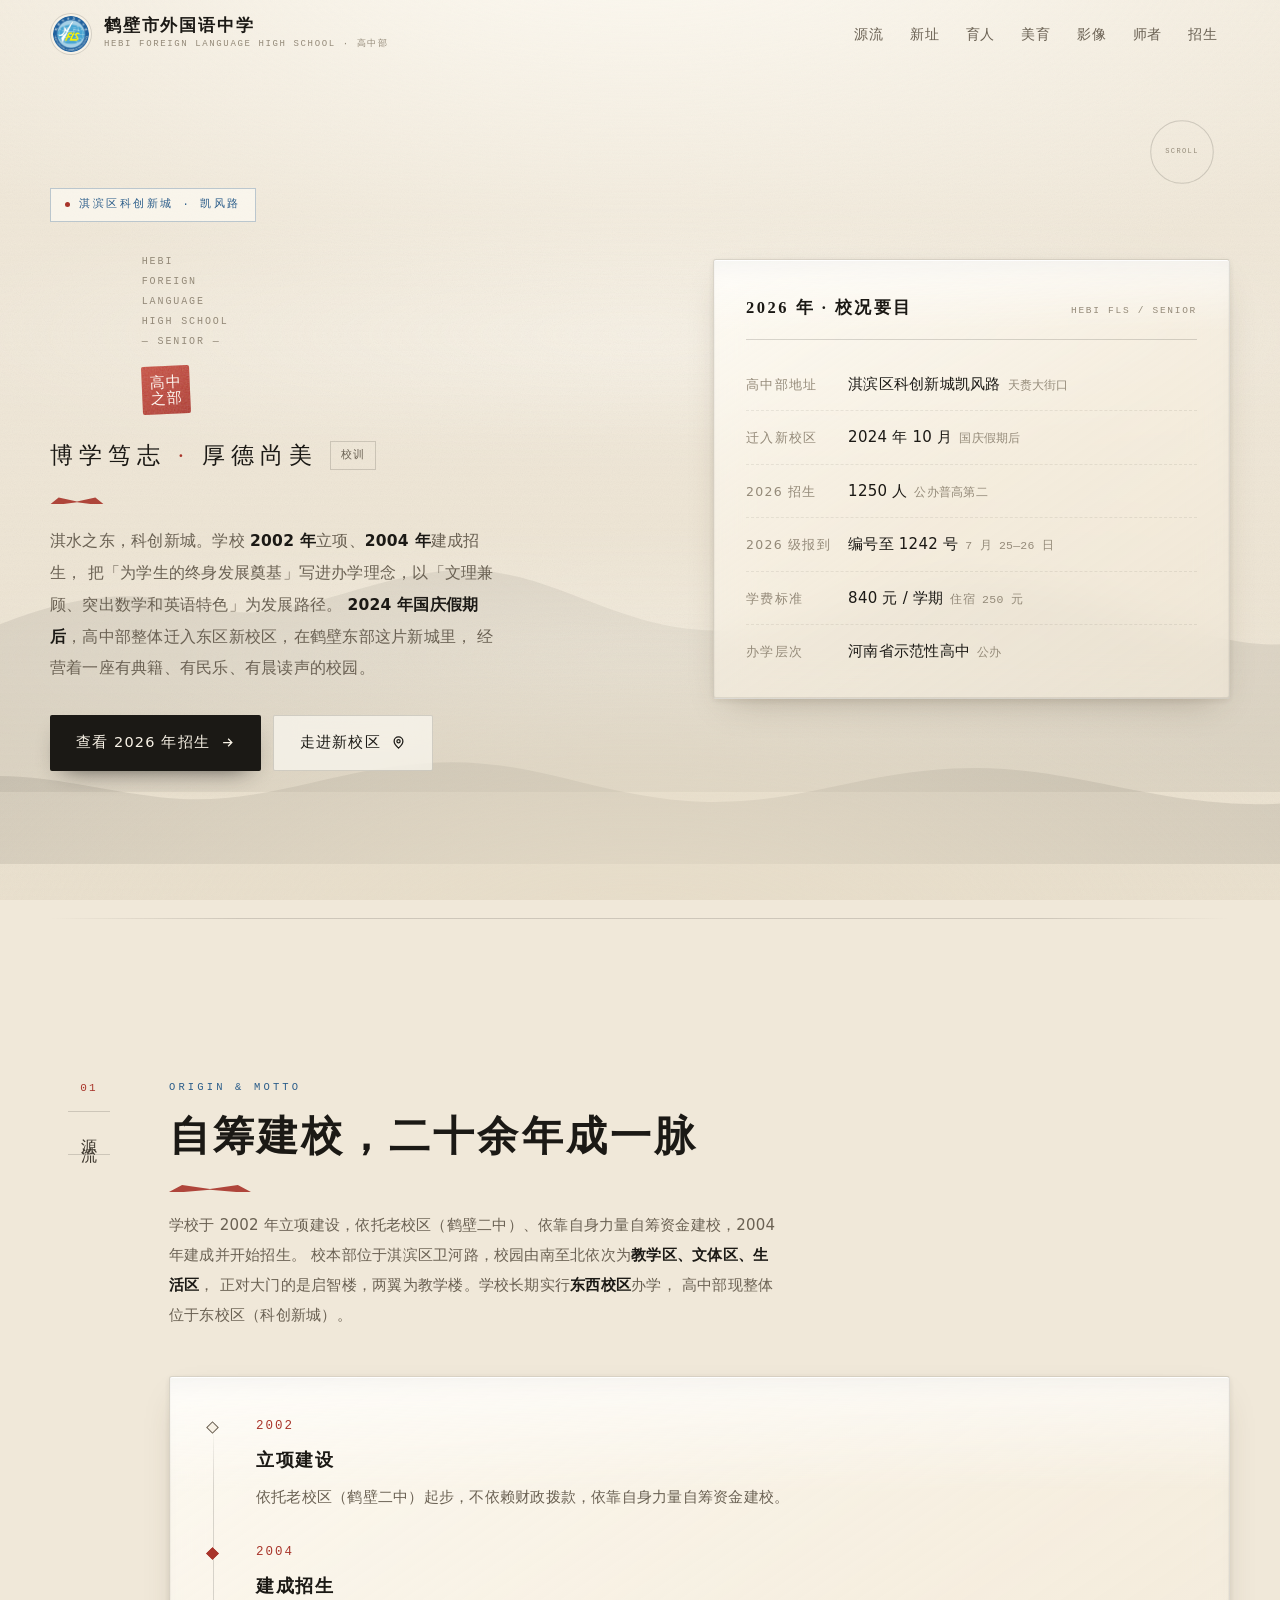
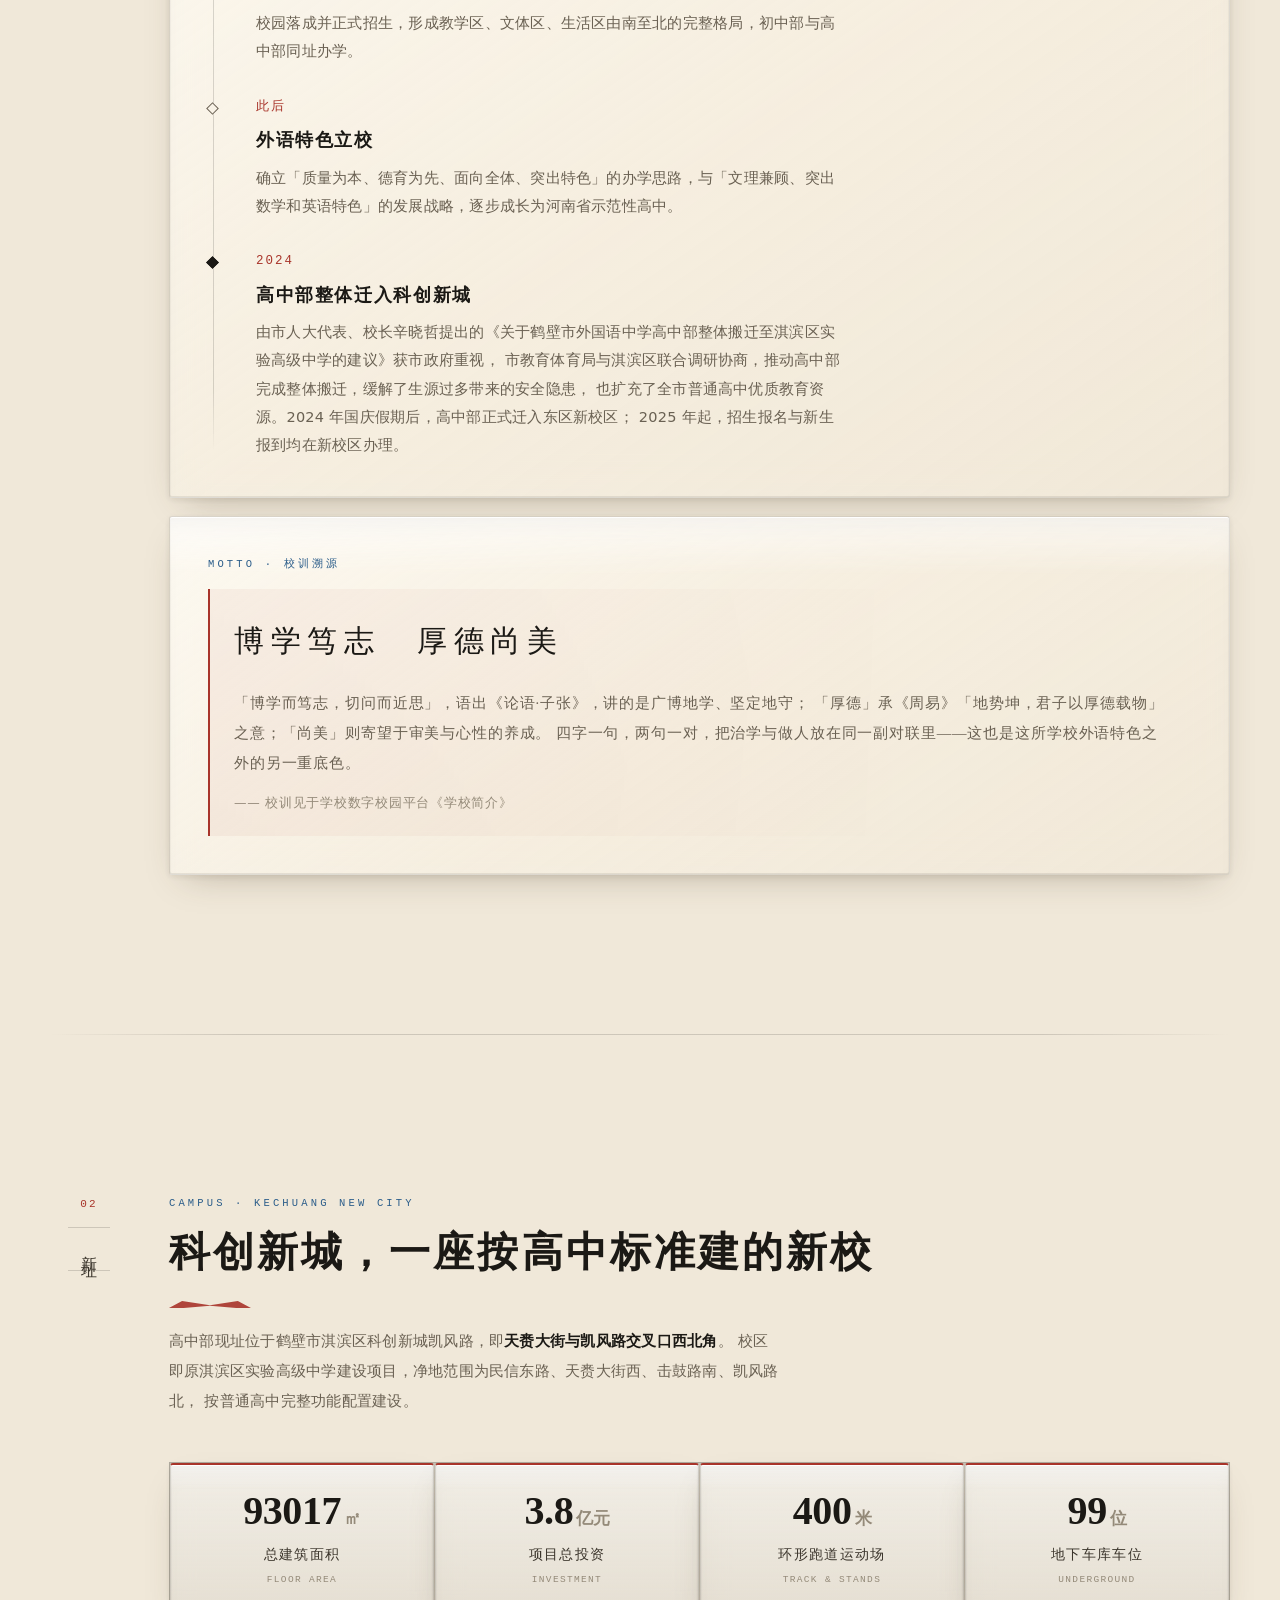
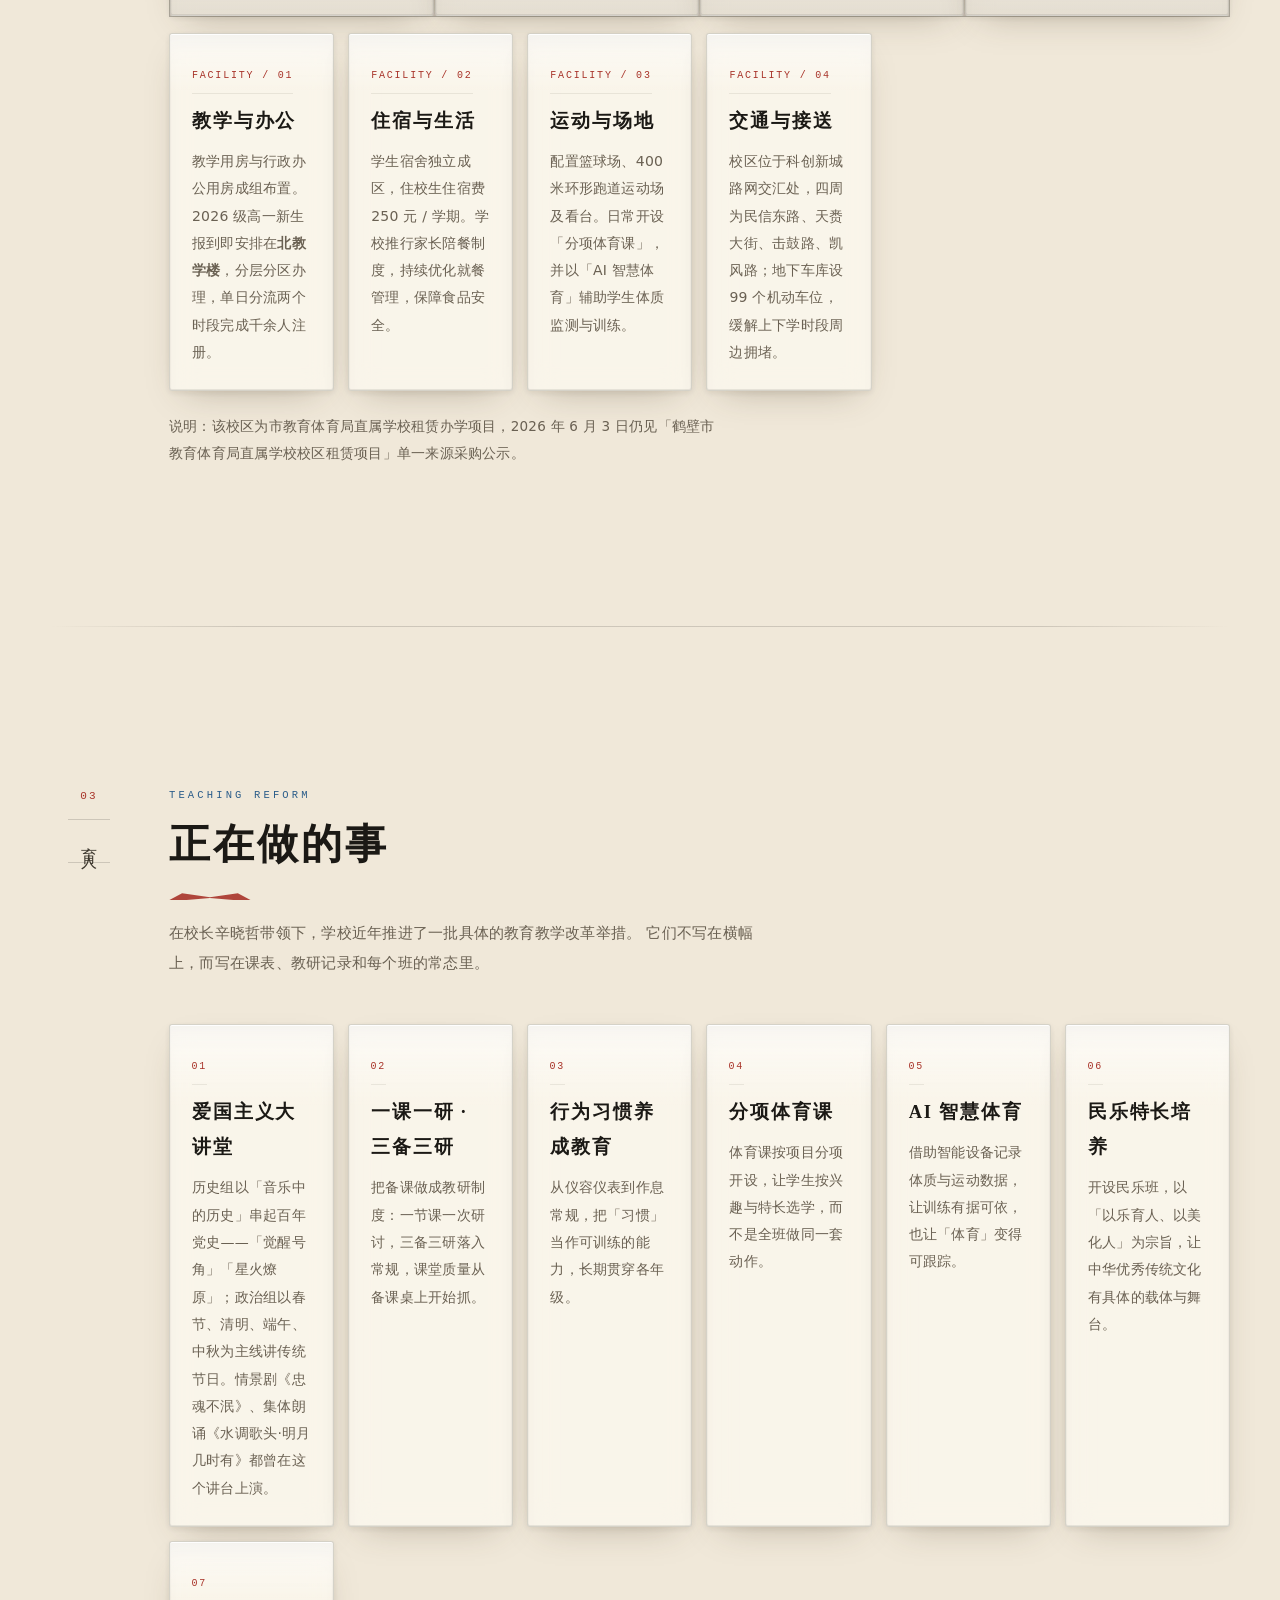
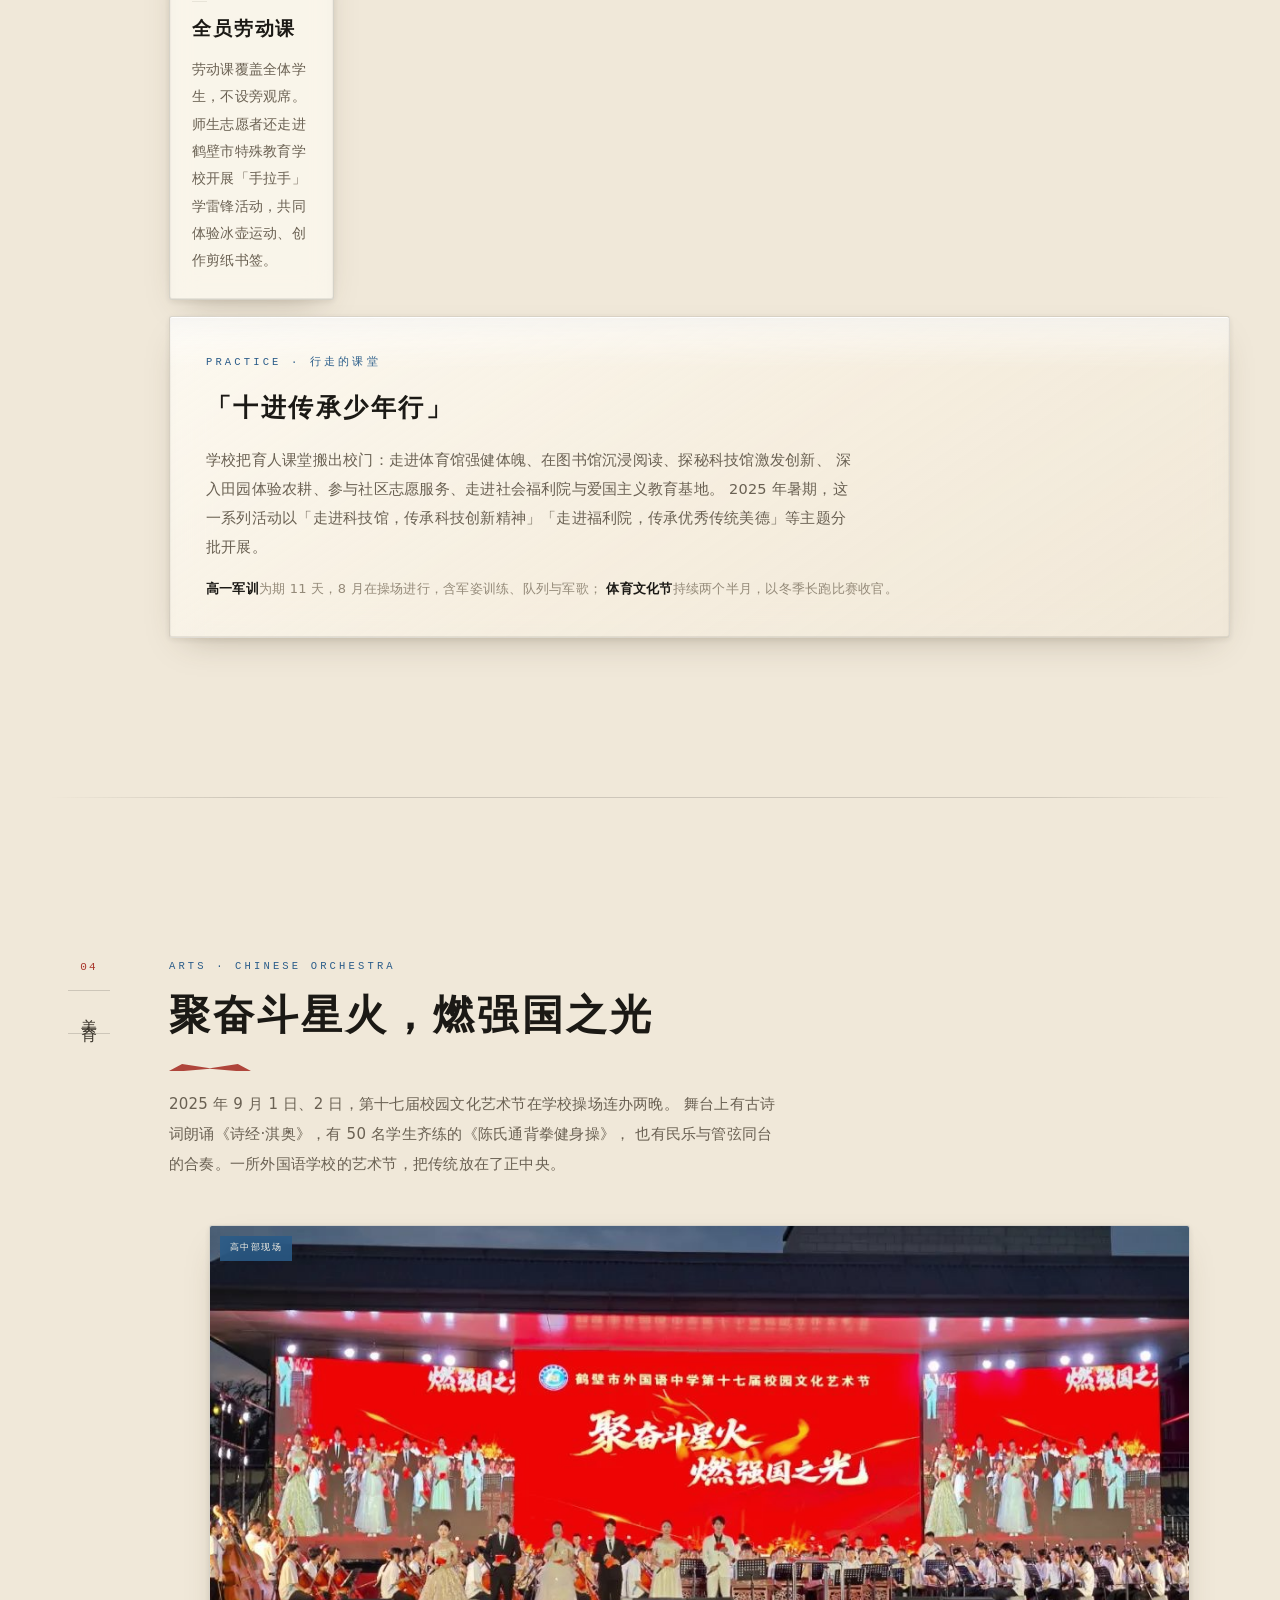
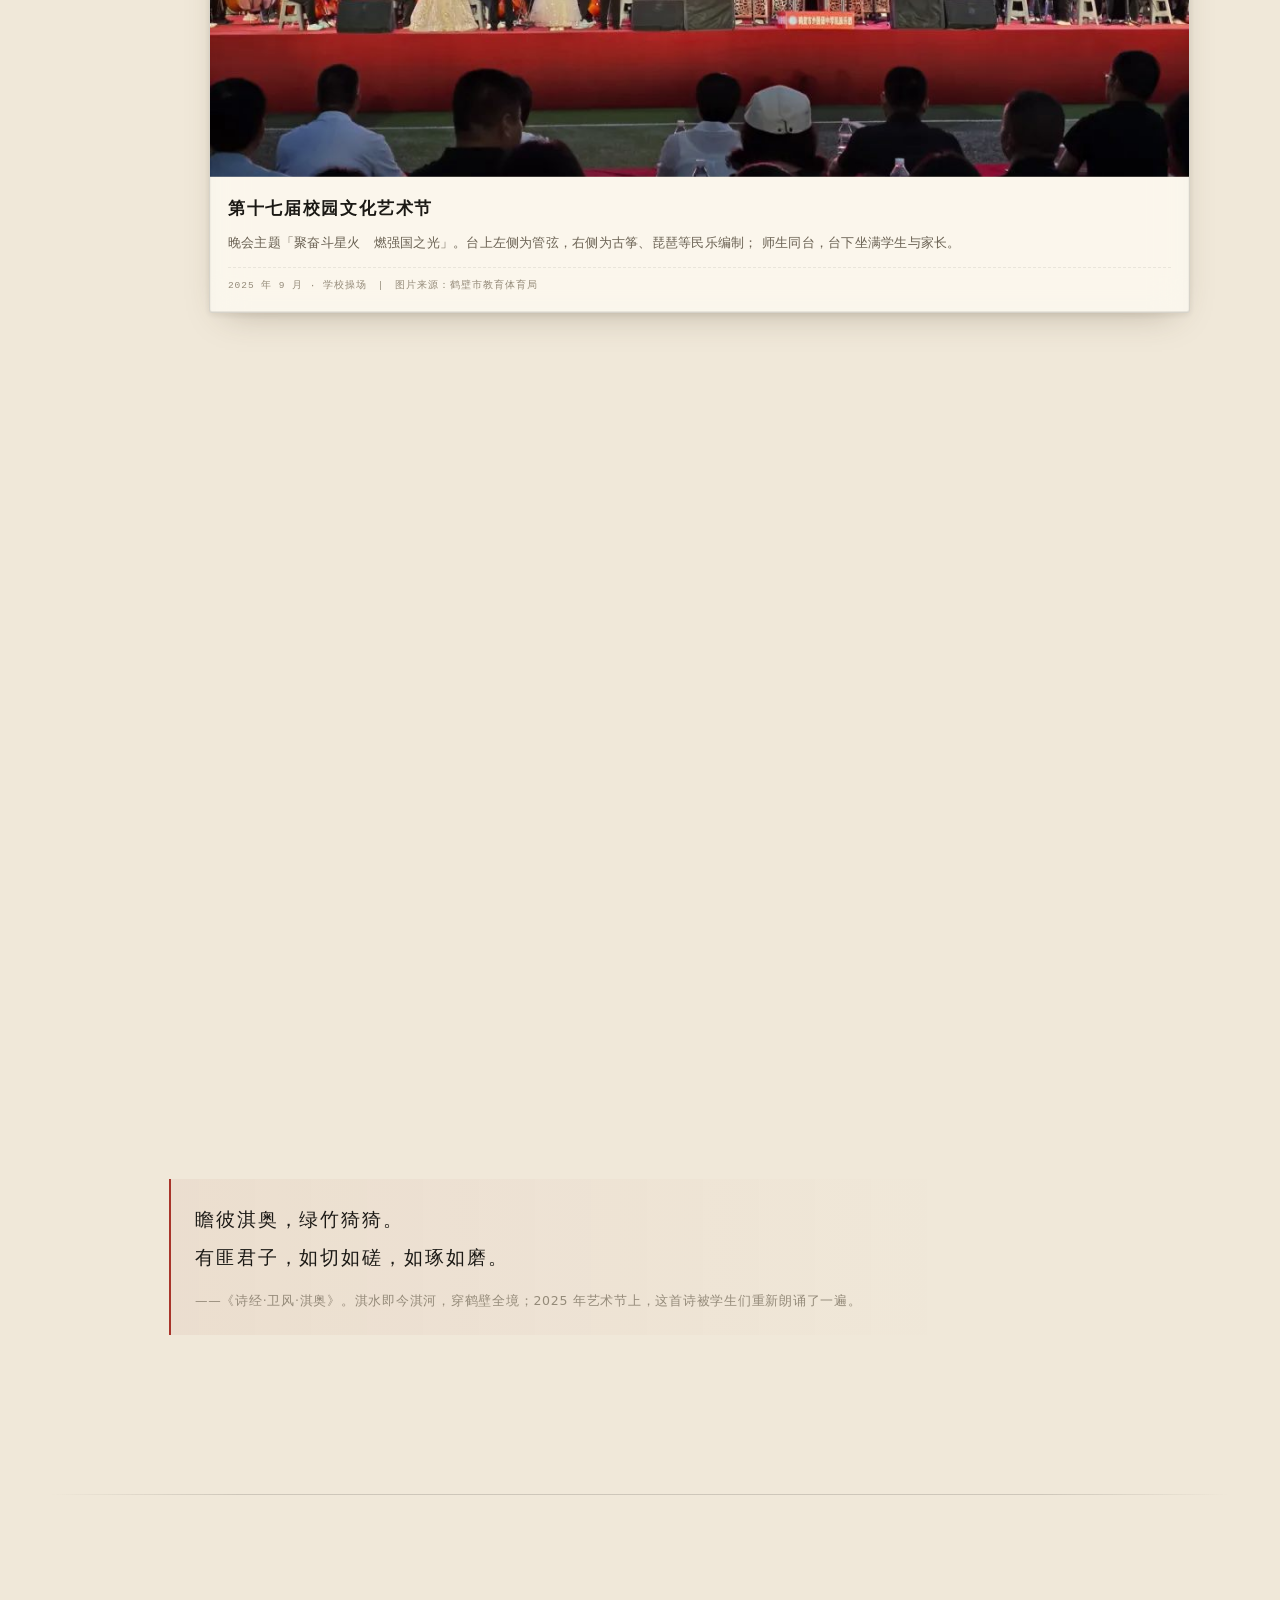
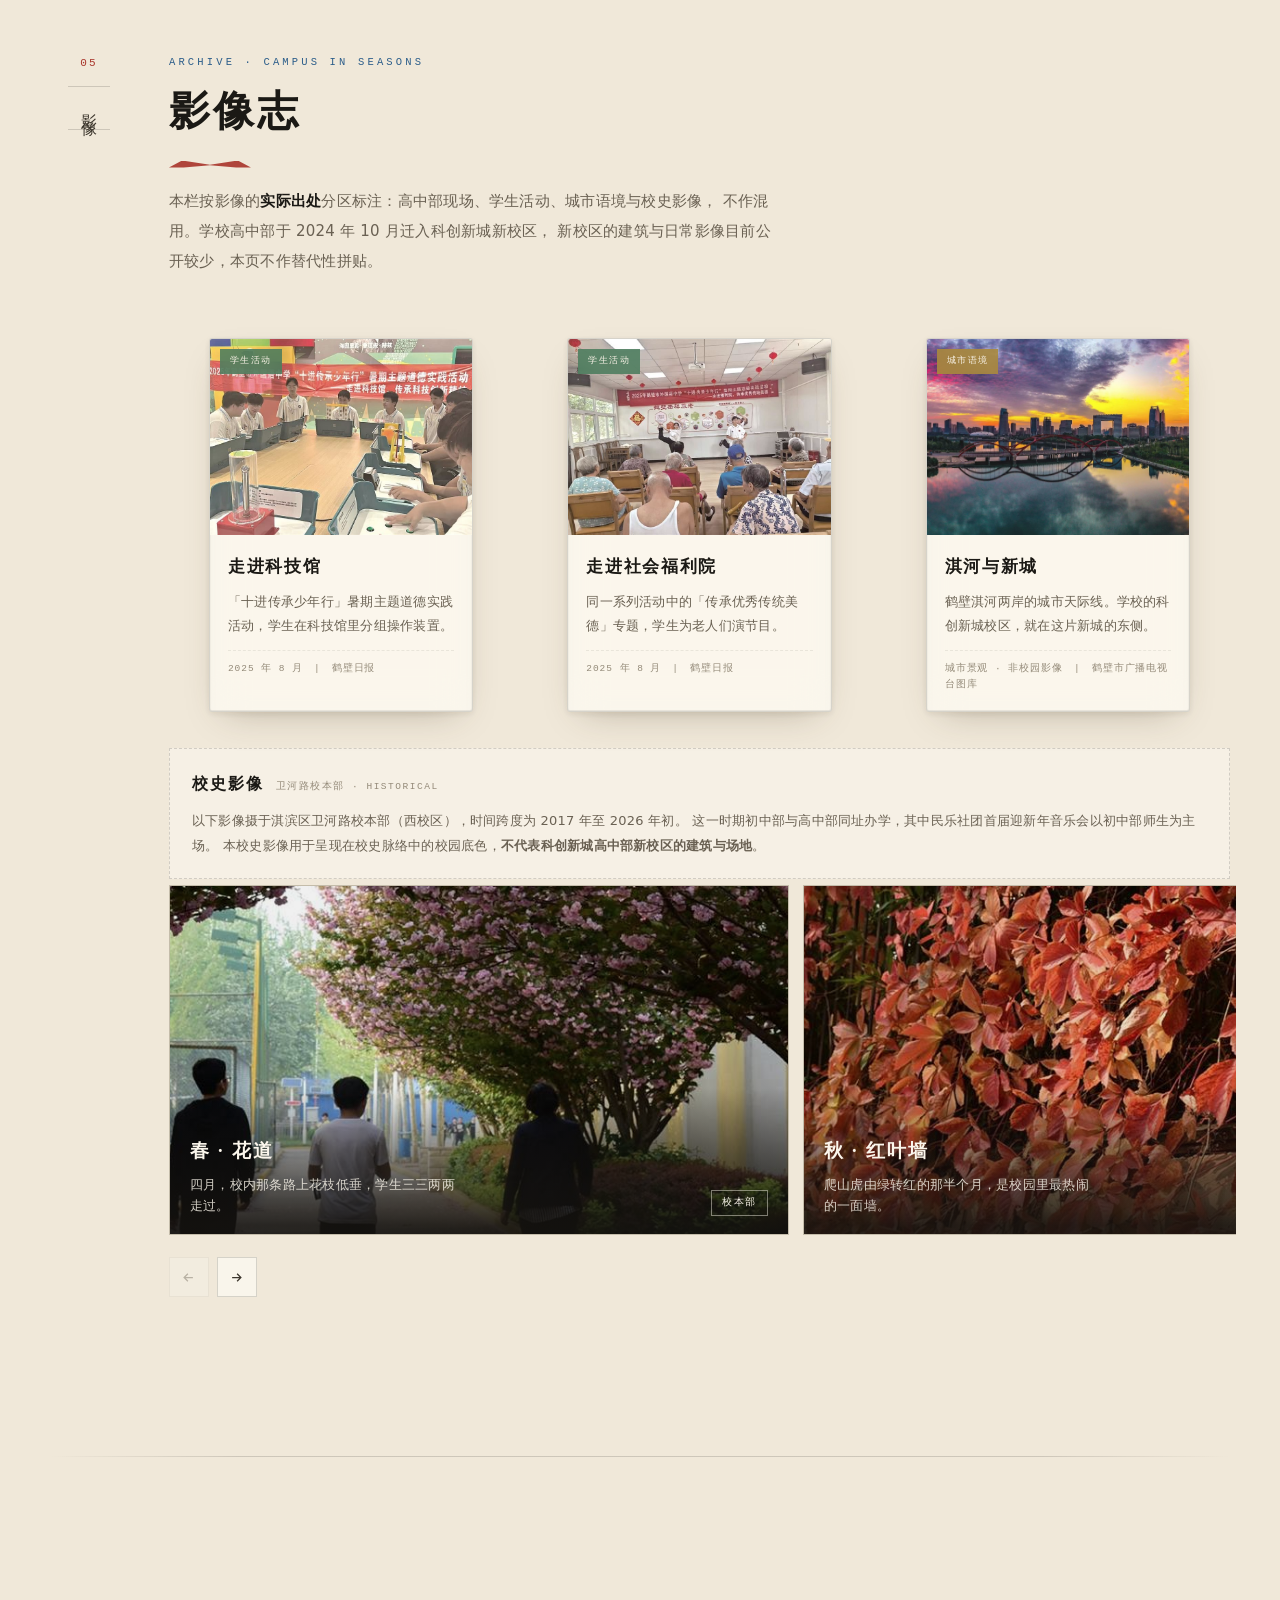
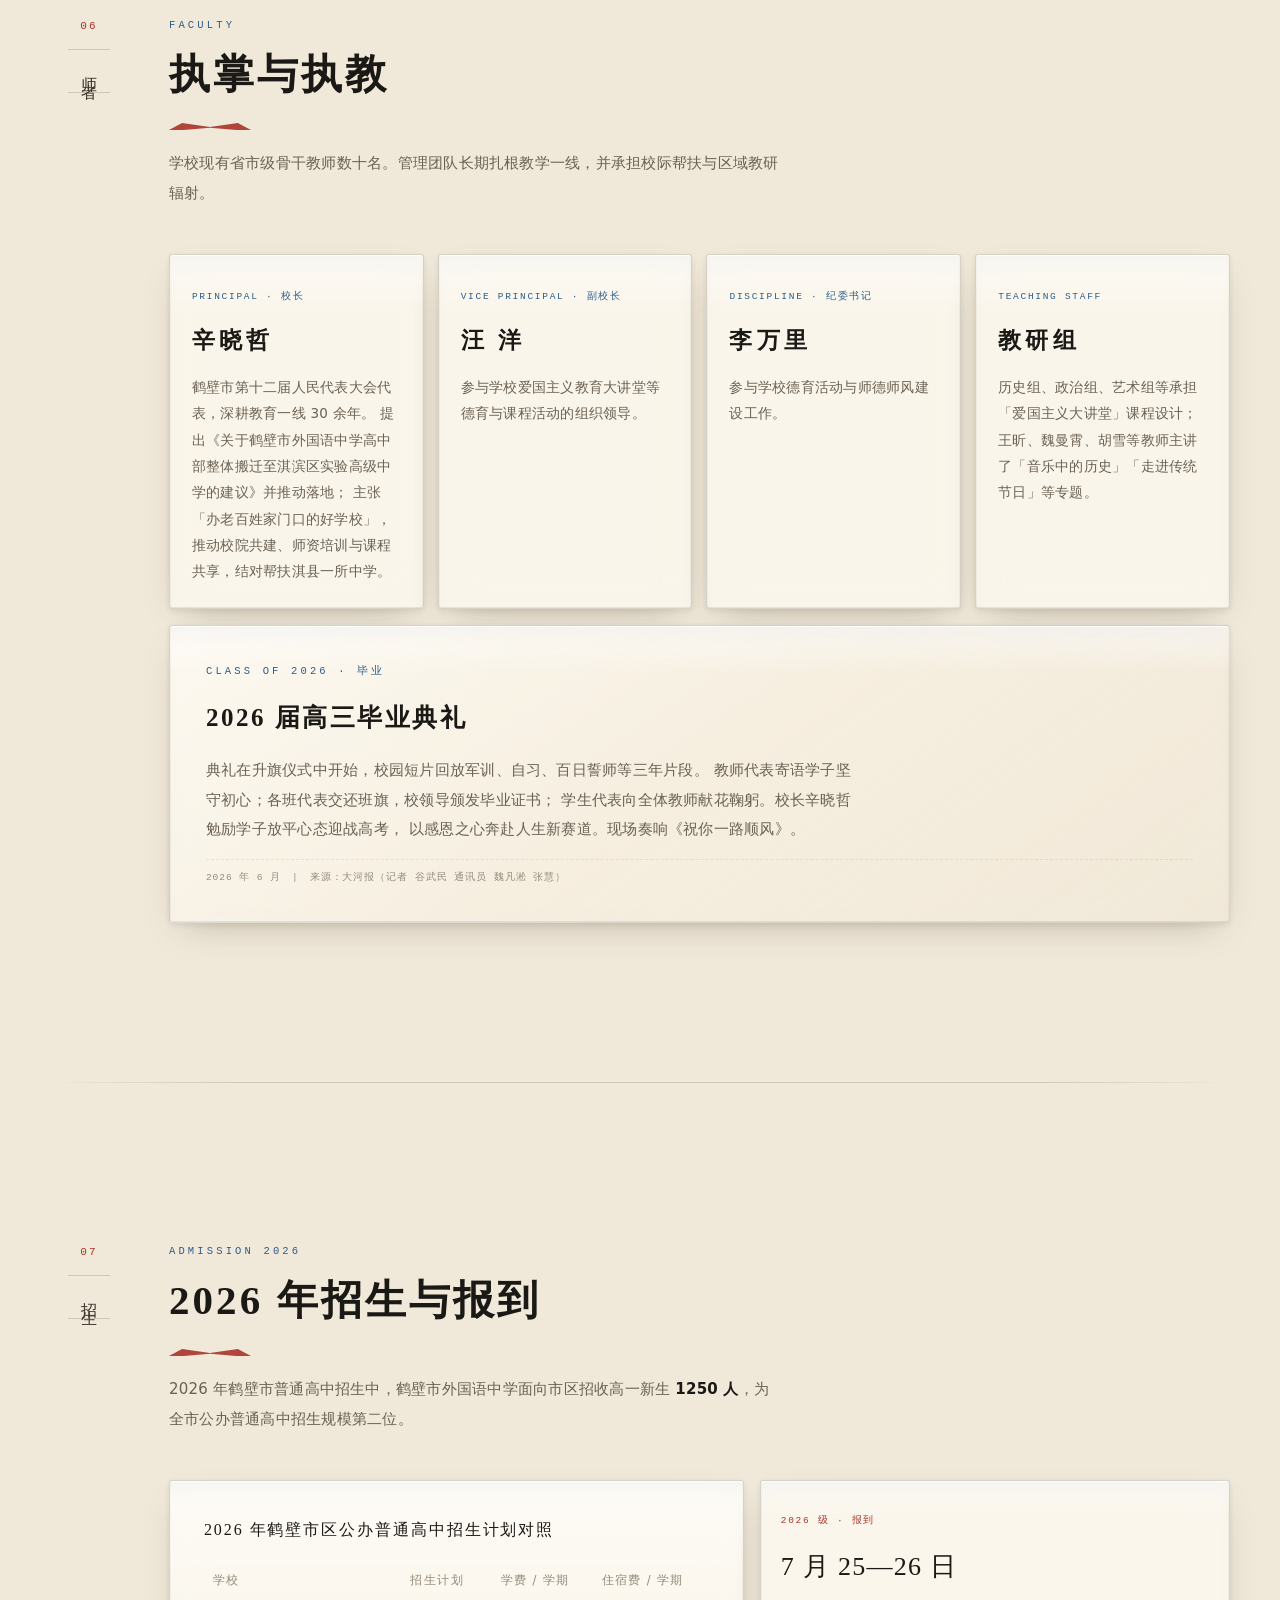
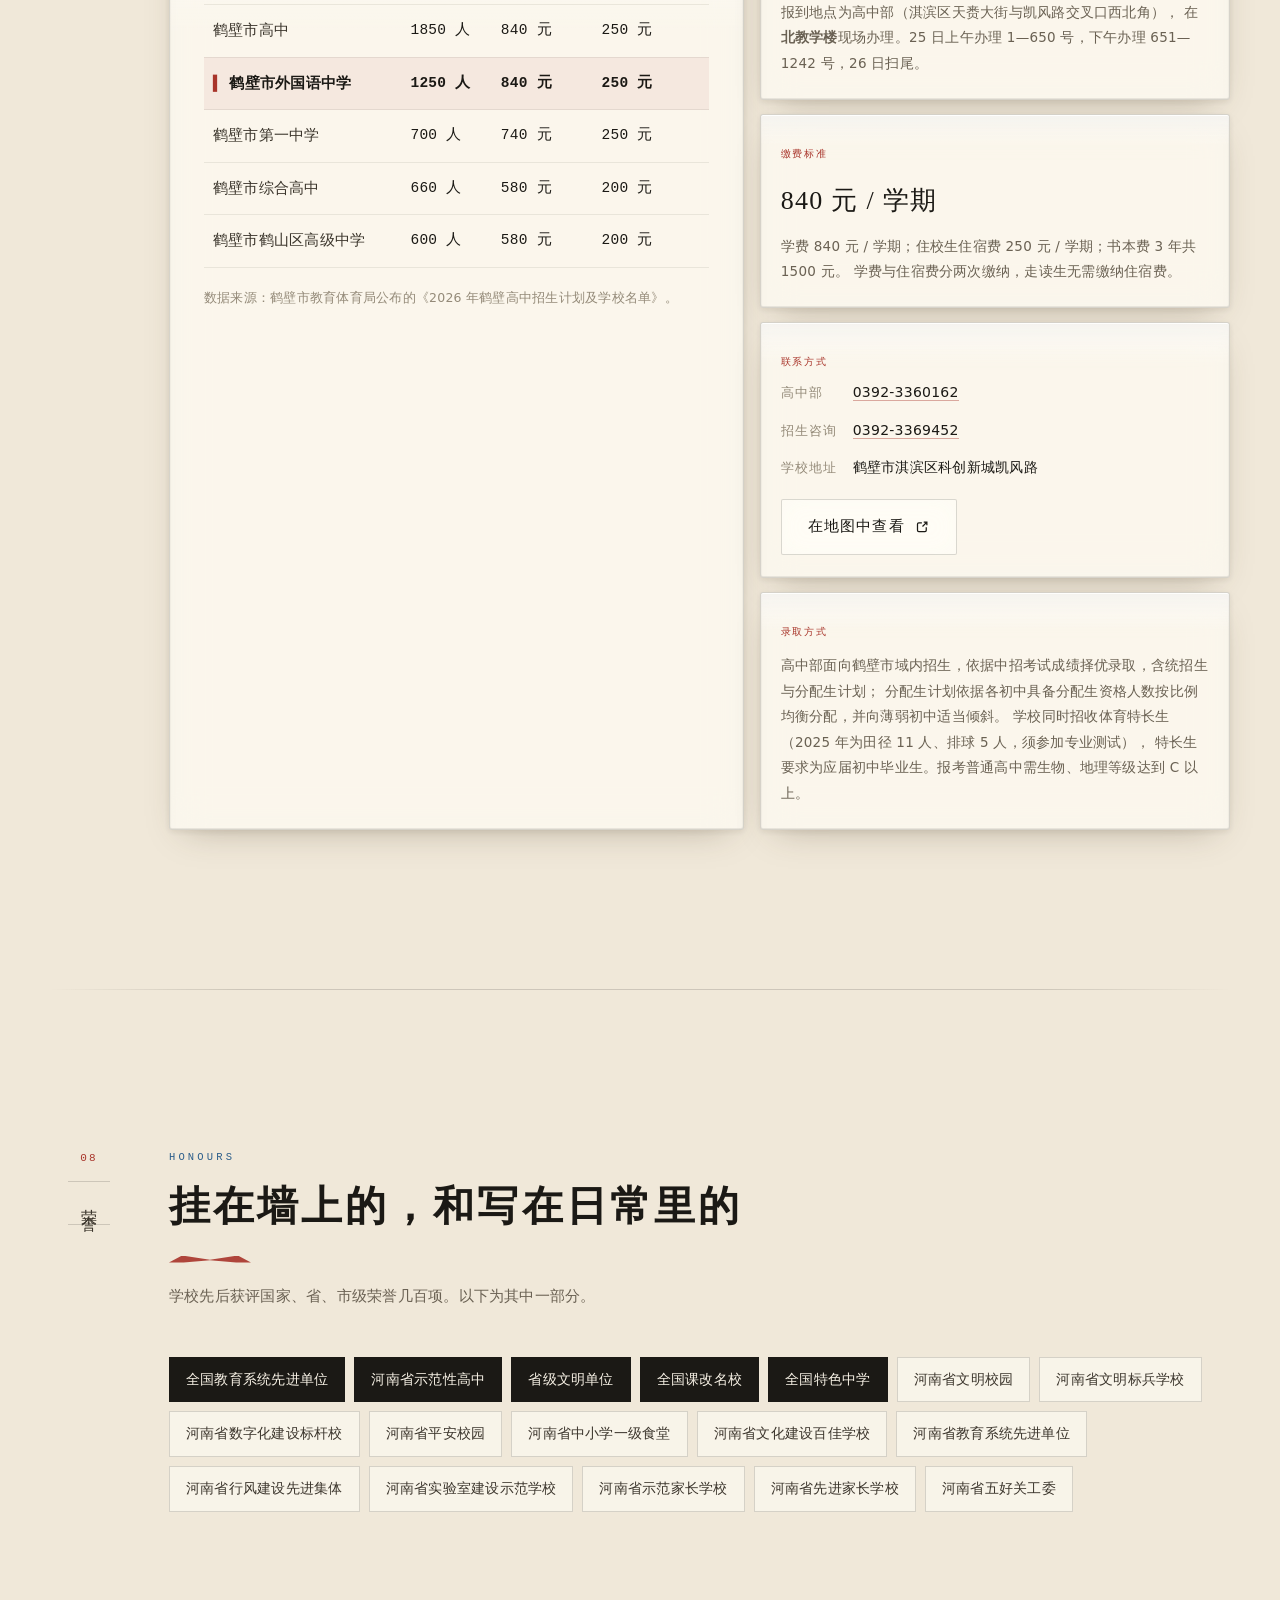
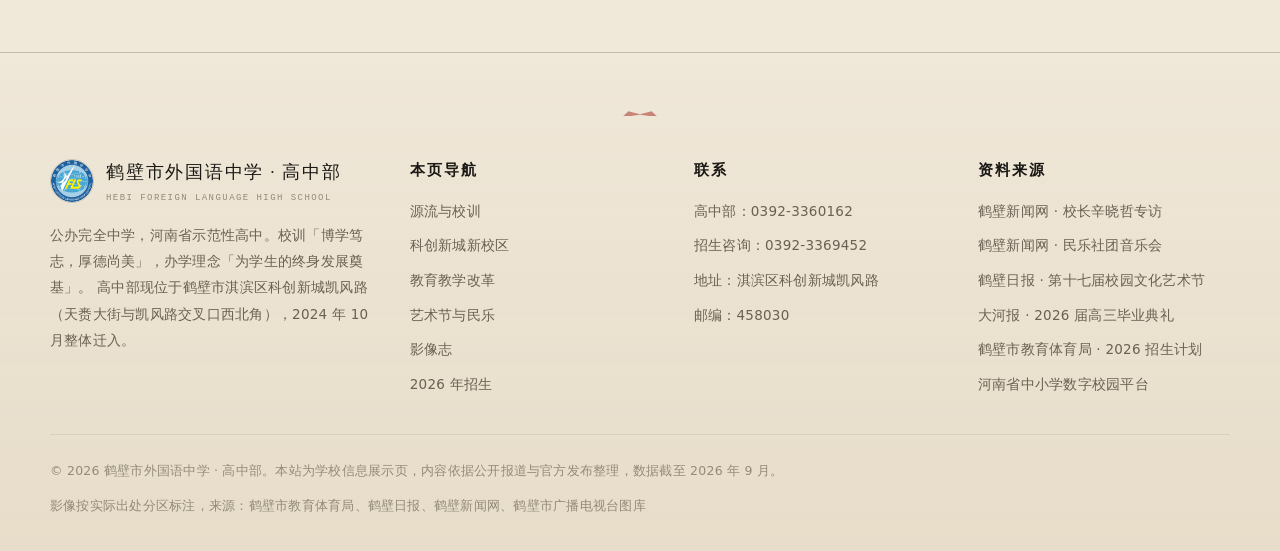
==== commit 52779625: "Add files via upload" ====
--- a/index.html
+++ b/index.html
@@ -2,1031 +2,933 @@
 <html lang="zh-CN">
 <head>
 <meta charset="UTF-8">
-<meta name="viewport" content="width=device-width, initial-scale=1.0">
-<title>NexusAI · 让智能重新定义可能</title>
-<meta name="description" content="下一代多模态人工智能引擎，为未来构建智能基础设施。">
-<style>
-/* ===================== 基础 ===================== */
-*{box-sizing:border-box;margin:0;padding:0}
-
-:root{
-  --bg:#05060a;
-  --fg:#e9edf7;
-  --muted:#8b93a7;
-  --c1:#7c5cff;
-  --c2:#22d3ee;
-  --c3:#ff4d8d;
-  --line:rgba(255,255,255,.08);
-  --ease:cubic-bezier(.2,.8,.2,1);
+<meta name="viewport" content="width=device-width, initial-scale=1, viewport-fit=cover">
+<title>鹤壁市外国语中学 · 高中部 | 科创新城 淇水之畔</title>
+<meta name="description" content="鹤壁市外国语中学高中部，位于鹤壁市淇滨区科创新城凯风路。校训「博学笃志，厚德尚美」，河南省示范性高中、全国教育系统先进单位。2026 年面向市区招收高一新生 1250 人。">
+<meta name="keywords" content="鹤壁市外国语中学,高中部,科创新城,淇滨区,河南,鹤壁,河南省示范性高中,2026招生,东校区">
+<meta name="author" content="鹤壁市外国语中学高中部">
+<meta name="theme-color" content="#f0e8d9" media="(prefers-color-scheme: light)">
+<meta name="theme-color" content="#14120f" media="(prefers-color-scheme: dark)">
+
+<meta property="og:type" content="website">
+<meta property="og:title" content="鹤壁市外国语中学 · 高中部">
+<meta property="og:description" content="淇水之东，科创新城。鹤壁市外国语中学高中部 · 淇滨区科创新城凯风路。">
+<meta property="og:image" content="https://example.com/assets/img/arts-festival.jpg">
+<meta property="og:url" content="https://example.com/">
+<meta property="og:locale" content="zh_CN">
+<meta name="twitter:card" content="summary_large_image">
+<meta name="twitter:title" content="鹤壁市外国语中学 · 高中部">
+<meta name="twitter:description" content="淇水之东，科创新城。鹤壁市外国语中学高中部。">
+<meta name="twitter:image" content="https://example.com/assets/img/arts-festival.jpg">
+<link rel="canonical" href="https://example.com/">
+
+<link rel="icon" href="assets/img/badge.jpg">
+<link rel="apple-touch-icon" href="assets/img/badge.jpg">
+<link rel="stylesheet" href="assets/css/style.css">
+<script>document.documentElement.classList.add('js');</script>
+
+<script type="application/ld+json">
+{
+  "@context": "https://schema.org",
+  "@type": "HighSchool",
+  "name": "鹤壁市外国语中学",
+  "alternateName": "Hebi Foreign Language High School",
+  "slogan": "博学笃志，厚德尚美",
+  "foundingDate": "2004",
+  "address": {
+    "@type": "PostalAddress",
+    "streetAddress": "淇滨区科创新城凯风路（天赉大街与凯风路交叉口西北角）",
+    "addressLocality": "鹤壁市",
+    "addressRegion": "河南省",
+    "postalCode": "458030",
+    "addressCountry": "CN"
+  },
+  "telephone": "+86-392-3360162",
+  "logo": "https://example.com/assets/img/badge.jpg"
 }
-
-html{scroll-behavior:smooth}
-
-body{
-  font-family:"Inter",-apple-system,BlinkMacSystemFont,"Segoe UI","PingFang SC","Hiragino Sans GB","Microsoft YaHei",sans-serif;
-  background:var(--bg);
-  color:var(--fg);
-  line-height:1.65;
-  overflow-x:hidden;
-  -webkit-font-smoothing:antialiased;
-  text-rendering:optimizeLegibility;
-}
-
-::selection{background:var(--c1);color:#fff}
-::-webkit-scrollbar{width:10px}
-::-webkit-scrollbar-track{background:#05060a}
-::-webkit-scrollbar-thumb{
-  background:linear-gradient(180deg,var(--c1),var(--c2));
-  border-radius:10px;border:2px solid #05060a;
-}
-
-.wrap{max-width:1180px;margin:0 auto;padding:0 24px}
-a{color:inherit}
-img,svg{display:block}
-
-/* ===================== 背景层 ===================== */
-.bg{
-  position:fixed;inset:0;z-index:0;pointer-events:none;overflow:hidden;
-}
-#net{
-  position:absolute;inset:0;width:100%;height:100%;opacity:.55;
-}
-.grid{
-  position:absolute;inset:0;
-  background-image:
-    linear-gradient(rgba(255,255,255,.045) 1px,transparent 1px),
-    linear-gradient(90deg,rgba(255,255,255,.045) 1px,transparent 1px);
-  background-size:72px 72px;
-  -webkit-mask-image:radial-gradient(ellipse 85% 65% at 50% 0%,#000 10%,transparent 78%);
-  mask-image:radial-gradient(ellipse 85% 65% at 50% 0%,#000 10%,transparent 78%);
-}
-.glow{
-  position:absolute;border-radius:50%;filter:blur(130px);opacity:.45;
-  will-change:transform;
-}
-.g1{width:620px;height:620px;background:#4b2bff;top:-230px;left:-160px;animation:drift1 20s ease-in-out infinite}
-.g2{width:560px;height:560px;background:#00a6ff;top:6%;right:-200px;animation:drift2 26s ease-in-out infinite}
-.g3{width:520px;height:520px;background:#ff2d78;bottom:-260px;left:38%;opacity:.22;animation:drift1 30s ease-in-out infinite reverse}
-
-@keyframes drift1{
-  0%,100%{transform:translate(0,0) scale(1)}
-  50%{transform:translate(90px,70px) scale(1.15)}
-}
-@keyframes drift2{
-  0%,100%{transform:translate(0,0) scale(1)}
-  50%{transform:translate(-80px,110px) scale(1.1)}
-}
-
-/* 鼠标光晕 */
-.cursor-glow{
-  position:fixed;width:520px;height:520px;border-radius:50%;
-  background:radial-gradient(circle,rgba(124,92,255,.12),transparent 62%);
-  transform:translate(-50%,-50%);pointer-events:none;z-index:1;
-  transition:opacity .5s;opacity:0;
-}
-
-/* 顶部进度条 */
-.progress{
-  position:fixed;top:0;left:0;height:2px;width:0;z-index:100;
-  background:linear-gradient(90deg,var(--c1),var(--c2),var(--c3));
-  box-shadow:0 0 14px rgba(124,92,255,.9);
-  transition:width .1s linear;
-}
-
-/* ===================== 导航 ===================== */
-.nav{
-  position:fixed;top:0;left:0;right:0;z-index:90;
-  transition:background .45s var(--ease),backdrop-filter .45s,border-color .45s;
-  border-bottom:1px solid transparent;
-}
-.nav.scrolled{
-  background:rgba(5,6,10,.72);
-  -webkit-backdrop-filter:blur(18px) saturate(160%);
-  backdrop-filter:blur(18px) saturate(160%);
-  border-bottom-color:var(--line);
-}
-.nav-inner{
-  max-width:1180px;margin:0 auto;padding:18px 24px;
-  display:flex;align-items:center;justify-content:space-between;gap:24px;
-}
-.logo{
-  display:flex;align-items:center;gap:10px;
-  font-weight:700;letter-spacing:.14em;font-size:.95rem;text-decoration:none;
-}
-.logo-mark{
-  width:22px;height:22px;border-radius:7px;
-  background:linear-gradient(135deg,var(--c1),var(--c2));
-  box-shadow:0 0 22px rgba(124,92,255,.75);
-  transform:rotate(45deg);
-  animation:pulseMark 3.4s ease-in-out infinite;
-}
-@keyframes pulseMark{
-  0%,100%{box-shadow:0 0 18px rgba(124,92,255,.6);transform:rotate(45deg) scale(1)}
-  50%{box-shadow:0 0 34px rgba(34,211,238,.85);transform:rotate(45deg) scale(1.08)}
-}
-.logo span{color:var(--c2)}
-
-.links{display:flex;gap:34px;font-size:.9rem}
-.links a{
-  position:relative;text-decoration:none;color:var(--muted);
-  transition:color .3s;padding:4px 0;
-}
-.links a::after{
-  content:"";position:absolute;left:0;bottom:0;height:1px;width:0;
-  background:linear-gradient(90deg,var(--c1),var(--c2));
-  transition:width .35s var(--ease);
-}
-.links a:hover{color:#fff}
-.links a:hover::after{width:100%}
-
-.nav-cta{
-  font-size:.85rem;font-weight:600;text-decoration:none;
-  padding:10px 20px;border-radius:999px;
-  border:1px solid rgba(255,255,255,.14);
-  background:rgba(255,255,255,.04);
-  transition:.35s var(--ease);white-space:nowrap;
-}
-.nav-cta:hover{
-  background:linear-gradient(120deg,var(--c1),var(--c2));
-  color:#05060a;border-color:transparent;
-  box-shadow:0 8px 34px -8px rgba(124,92,255,.9);
-}
-
-/* ===================== Hero ===================== */
-.hero{
-  position:relative;z-index:2;
-  min-height:100svh;
-  display:flex;flex-direction:column;justify-content:center;align-items:center;
-  text-align:center;padding:140px 24px 90px;
-}
-.badge{
-  display:inline-flex;align-items:center;gap:10px;
-  padding:8px 18px;border-radius:999px;
-  border:1px solid rgba(255,255,255,.1);
-  background:rgba(255,255,255,.035);
-  -webkit-backdrop-filter:blur(10px);backdrop-filter:blur(10px);
-  font-size:.78rem;letter-spacing:.06em;color:#b8c0d4;
-  margin-bottom:34px;
-}
-.dot{
-  width:6px;height:6px;border-radius:50%;background:var(--c2);
-  box-shadow:0 0 0 0 rgba(34,211,238,.7);
-  animation:ping 2.2s infinite;
-}
-@keyframes ping{
-  0%{box-shadow:0 0 0 0 rgba(34,211,238,.65)}
-  70%{box-shadow:0 0 0 9px rgba(34,211,238,0)}
-  100%{box-shadow:0 0 0 0 rgba(34,211,238,0)}
-}
-
-.hero h1{
-  font-size:clamp(2.6rem,8vw,5.6rem);
-  line-height:1.05;
-  font-weight:800;
-  letter-spacing:-.035em;
-  margin-bottom:28px;
-}
-.grad{
-  background:linear-gradient(100deg,#ffffff 0%,#b8c6ff 22%,#7c5cff 46%,#22d3ee 68%,#ffffff 92%);
-  background-size:220% 100%;
-  -webkit-background-clip:text;background-clip:text;
-  color:transparent;
-  animation:shine 9s linear infinite;
-}
-@keyframes shine{
-  0%{background-position:0% 50%}
-  100%{background-position:200% 50%}
-}
-
-.lead{
-  max-width:640px;font-size:clamp(1rem,2vw,1.15rem);
-  color:var(--muted);margin-bottom:44px;line-height:1.85;
-}
-.lead em{color:#cfd6e8;font-style:normal}
-
-.cta{display:flex;gap:16px;flex-wrap:wrap;justify-content:center}
-
-.btn{
-  display:inline-flex;align-items:center;gap:10px;
-  padding:15px 30px;border-radius:999px;
-  font-size:.94rem;font-weight:600;text-decoration:none;
-  border:1px solid transparent;cursor:pointer;
-  transition:.38s var(--ease);white-space:nowrap;
-}
-.btn svg{width:16px;height:16px;transition:transform .38s var(--ease)}
-.btn-primary{
-  background:linear-gradient(120deg,var(--c1),var(--c2));
-  color:#04050a;
-  box-shadow:0 12px 44px -12px rgba(124,92,255,.95);
-}
-.btn-primary:hover{
-  transform:translateY(-3px);
-  box-shadow:0 22px 60px -14px rgba(34,211,238,.9);
-}
-.btn-primary:hover svg{transform:translateX(4px)}
-.btn-ghost{
-  border-color:rgba(255,255,255,.14);
-  background:rgba(255,255,255,.03);
-  color:#dfe4f0;
-}
-.btn-ghost:hover{
-  background:rgba(255,255,255,.09);
-  border-color:rgba(255,255,255,.3);
-  transform:translateY(-3px);
-}
-
-.hero-foot{
-  margin-top:74px;
-  display:flex;align-items:center;gap:12px;
-  font-size:.72rem;letter-spacing:.28em;color:#5b6376;
-}
-.hero-foot .line{
-  width:1px;height:56px;
-  background:linear-gradient(180deg,transparent,var(--c1),transparent);
-  animation:drop 2.4s ease-in-out infinite;
-}
-@keyframes drop{
-  0%,100%{opacity:.25;transform:scaleY(.6)}
-  50%{opacity:1;transform:scaleY(1)}
-}
-
-/* ===================== 通用区块 ===================== */
-section{position:relative;z-index:2}
-.block{padding:clamp(80px,11vw,140px) 0}
-
-.eyebrow{
-  display:inline-flex;align-items:center;gap:10px;
-  font-size:.74rem;letter-spacing:.26em;color:var(--c2);
-  text-transform:uppercase;margin-bottom:20px;
-}
-.eyebrow::before{
-  content:"";width:26px;height:1px;background:var(--c2);opacity:.7;
-}
-h2{
-  font-size:clamp(1.9rem,4.4vw,3rem);
-  line-height:1.18;font-weight:750;letter-spacing:-.03em;
-  margin-bottom:20px;
-}
-.sub{color:var(--muted);max-width:600px;font-size:1.02rem}
-
-/* ===================== 数据条 ===================== */
-.stats{
-  display:grid;grid-template-columns:repeat(4,1fr);gap:1px;
-  border:1px solid var(--line);border-radius:22px;overflow:hidden;
-  background:var(--line);
-}
-.stat{
-  padding:36px 26px;text-align:center;
-  background:rgba(255,255,255,.018);
-  -webkit-backdrop-filter:blur(12px);backdrop-filter:blur(12px);
-  transition:background .45s;
-}
-.stat:hover{background:rgba(124,92,255,.09)}
-.stat .num{
-  font-size:clamp(1.8rem,3.6vw,2.6rem);font-weight:780;letter-spacing:-.03em;
-  background:linear-gradient(120deg,#fff,#9fb0ff 60%,var(--c2));
-  -webkit-background-clip:text;background-clip:text;color:transparent;
-  line-height:1.1;
-}
-.stat .num i{
-  font-style:normal;font-size:.9rem;font-weight:600;
-  color:var(--c2);margin-left:3px;-webkit-text-fill-color:var(--c2);
-}
-.stat p{font-size:.82rem;color:var(--muted);margin-top:8px;letter-spacing:.05em}
-
-/* ===================== 卡片网格 ===================== */
-.grid-cards{
-  display:grid;grid-template-columns:repeat(3,1fr);gap:20px;margin-top:56px;
-}
-.card{
-  position:relative;padding:32px 28px 34px;border-radius:20px;
-  border:1px solid var(--line);
-  background:linear-gradient(180deg,rgba(255,255,255,.055),rgba(255,255,255,.015));
-  -webkit-backdrop-filter:blur(14px);backdrop-filter:blur(14px);
-  overflow:hidden;
-  transition:transform .5s var(--ease),border-color .5s,box-shadow .5s;
-}
-.card::before{
-  content:"";position:absolute;inset:0;opacity:0;transition:opacity .45s;
-  background:radial-gradient(360px circle at var(--mx,50%) var(--my,0%),rgba(124,92,255,.22),transparent 62%);
-  pointer-events:none;
-}
-.card::after{
-  content:"";position:absolute;top:0;left:0;right:0;height:1px;
-  background:linear-gradient(90deg,transparent,rgba(124,92,255,.85),rgba(34,211,238,.85),transparent);
-  opacity:0;transition:opacity .5s;
-}
-.card:hover{
-  transform:translateY(-6px);
-  border-color:rgba(255,255,255,.18);
-  box-shadow:0 30px 70px -34px rgba(124,92,255,.85);
-}
-.card:hover::before,.card:hover::after{opacity:1}
-
-.icon{
-  width:46px;height:46px;border-radius:13px;
-  display:grid;place-items:center;margin-bottom:22px;
-  background:linear-gradient(135deg,rgba(124,92,255,.28),rgba(34,211,238,.16));
-  border:1px solid rgba(255,255,255,.12);
-  color:#cdd6ff;
-}
-.icon svg{width:21px;height:21px;stroke:currentColor;fill:none;stroke-width:1.6;stroke-linecap:round;stroke-linejoin:round}
-
-.card h3{font-size:1.08rem;font-weight:650;margin-bottom:10px;letter-spacing:-.01em}
-.card p{font-size:.9rem;color:var(--muted);line-height:1.8}
-
-/* ===================== 引擎区 ===================== */
-.engine{
-  display:grid;grid-template-columns:1fr 1.05fr;gap:64px;align-items:center;
-}
-.feat-list{margin-top:36px;display:flex;flex-direction:column;gap:22px}
-.feat{display:flex;gap:16px;align-items:flex-start}
-.feat .tick{
-  flex:0 0 24px;height:24px;border-radius:8px;margin-top:3px;
-  display:grid;place-items:center;
-  background:linear-gradient(135deg,var(--c1),var(--c2));
-  color:#04050a;font-size:.7rem;font-weight:800;
-}
-.feat h4{font-size:.98rem;font-weight:620;margin-bottom:4px}
-.feat p{font-size:.87rem;color:var(--muted);line-height:1.75}
-
-.terminal{
-  border-radius:18px;overflow:hidden;
-  border:1px solid rgba(255,255,255,.11);
-  background:linear-gradient(180deg,rgba(12,14,24,.92),rgba(6,7,14,.96));
-  box-shadow:0 40px 100px -40px rgba(0,0,0,.95),0 0 0 1px rgba(124,92,255,.12);
-  -webkit-backdrop-filter:blur(16px);backdrop-filter:blur(16px);
-}
-.term-bar{
-  display:flex;align-items:center;gap:8px;
-  padding:13px 18px;border-bottom:1px solid rgba(255,255,255,.07);
-  background:rgba(255,255,255,.025);
-}
-.term-bar span{width:11px;height:11px;border-radius:50%;background:#2c3040}
-.term-bar span:nth-child(1){background:#ff5f57}
-.term-bar span:nth-child(2){background:#febc2e}
-.term-bar span:nth-child(3){background:#28c840}
-.term-bar em{
-  margin-left:auto;font-style:normal;font-size:.72rem;
-  color:#5b6376;letter-spacing:.08em;
-}
-.term-body{
-  padding:24px 22px;min-height:280px;
-  font-family:"SF Mono",ui-monospace,Menlo,Consolas,monospace;
-  font-size:.82rem;line-height:2.05;color:#9aa3ba;
-  white-space:pre-wrap;word-break:break-word;
-}
-.term-body .cmd{color:#e6ebf7}
-.term-body .ok{color:#4ade80}
-.term-body .info{color:#22d3ee}
-.term-body .live{color:#ff7ab2}
-.term-body .caret{
-  display:inline-block;width:8px;height:14px;margin-left:2px;
-  background:var(--c2);vertical-align:-2px;
-  animation:blink 1.05s step-end infinite;
-}
-@keyframes blink{50%{opacity:0}}
-
-/* ===================== 路线图 ===================== */
-.road{position:relative;margin-top:64px;padding-left:8px}
-.road::before{
-  content:"";position:absolute;left:15px;top:10px;bottom:10px;width:1px;
-  background:linear-gradient(180deg,var(--c1),var(--c2),transparent);
-  opacity:.45;
-}
-.node{
-  position:relative;padding:0 0 46px 56px;
-}
-.node:last-child{padding-bottom:0}
-.node::before{
-  content:"";position:absolute;left:8px;top:7px;
-  width:15px;height:15px;border-radius:50%;
-  background:var(--bg);
-  border:1.5px solid var(--c1);
-  box-shadow:0 0 0 5px rgba(124,92,255,.1),0 0 20px rgba(124,92,255,.7);
-  transition:.4s var(--ease);
-}
-.node:hover::before{
-  border-color:var(--c2);
-  box-shadow:0 0 0 8px rgba(34,211,238,.12),0 0 26px rgba(34,211,238,.9);
-}
-.node .when{
-  font-size:.74rem;letter-spacing:.22em;color:var(--c2);
-  text-transform:uppercase;margin-bottom:8px;
-}
-.node h4{font-size:1.05rem;font-weight:640;margin-bottom:6px}
-.node p{font-size:.9rem;color:var(--muted);max-width:520px;line-height:1.8}
-
-/* ===================== CTA ===================== */
-.cta-box{
-  position:relative;text-align:center;overflow:hidden;
-  border:1px solid var(--line);border-radius:28px;
-  padding:clamp(52px,8vw,88px) 32px;
-  background:
-    radial-gradient(ellipse 70% 130% at 50% 0%,rgba(124,92,255,.22),transparent 70%),
-    linear-gradient(180deg,rgba(255,255,255,.045),rgba(255,255,255,.012));
-  -webkit-backdrop-filter:blur(14px);backdrop-filter:blur(14px);
-}
-.cta-box h2{margin-bottom:18px}
-.cta-box .sub{margin:0 auto 38px}
-.cta-box .cta{justify-content:center}
-
-/* ===================== 页脚 ===================== */
-footer{
-  position:relative;z-index:2;
-  border-top:1px solid var(--line);margin-top:110px;
-  padding:56px 0 34px;
-}
-.foot-inner{
-  display:flex;justify-content:space-between;gap:40px;flex-wrap:wrap;
-  padding-bottom:38px;
-}
-.foot-brand{max-width:300px}
-.foot-brand p{font-size:.85rem;color:var(--muted);margin-top:14px;line-height:1.8}
-.foot-cols{display:flex;gap:70px;flex-wrap:wrap}
-.foot-col h5{
-  font-size:.74rem;letter-spacing:.2em;text-transform:uppercase;
-  color:#5f6779;margin-bottom:16px;font-weight:600;
-}
-.foot-col a{
-  display:block;font-size:.88rem;color:var(--muted);
-  text-decoration:none;margin-bottom:11px;transition:color .3s,transform .3s var(--ease);
-}
-.foot-col a:hover{color:#fff;transform:translateX(4px)}
-.foot-bottom{
-  border-top:1px solid var(--line);padding-top:26px;
-  display:flex;justify-content:space-between;gap:16px;flex-wrap:wrap;
-  font-size:.78rem;color:#5b6376;
-}
-
-/* ===================== 滚动动画 ===================== */
-.reveal{
-  opacity:0;transform:translateY(30px);
-  transition:opacity .95s var(--ease),transform .95s var(--ease);
-}
-.reveal.in{opacity:1;transform:none}
-
-/* ===================== 响应式 ===================== */
-@media (max-width:960px){
-  .links{display:none}
-  .stats{grid-template-columns:repeat(2,1fr)}
-  .grid-cards{grid-template-columns:repeat(2,1fr)}
-  .engine{grid-template-columns:1fr;gap:44px}
-}
-@media (max-width:640px){
-  .grid-cards{grid-template-columns:1fr}
-  .stats{grid-template-columns:1fr 1fr}
-  .stat{padding:28px 16px}
-  .nav-cta{padding:9px 16px;font-size:.8rem}
-  .foot-cols{gap:40px}
-  .cursor-glow{display:none}
-  .hero{padding-top:120px}
-}
-
-@media (prefers-reduced-motion:reduce){
-  *{animation:none!important;transition-duration:.01ms!important}
-  .reveal{opacity:1;transform:none}
-}
-</style>
+</script>
 </head>
 <body>
 
-<!-- 进度条 -->
-<div class="progress" id="progress"></div>
-
-<!-- 背景 -->
-<div class="bg">
-  <canvas id="net"></canvas>
-  <div class="grid"></div>
-  <div class="glow g1"></div>
-  <div class="glow g2"></div>
-  <div class="glow g3"></div>
+<!-- ============ 背景场 ============ -->
+<div class="bg" aria-hidden="true">
+  <svg class="bg__mount bg__mount--far" data-speed="0.018" viewBox="0 0 1200 300" preserveAspectRatio="none">
+    <path d="M0 300 L0 168 C90 120 150 92 232 118 C300 140 352 96 430 84 C512 72 560 128 640 140 C726 152 780 104 866 96 C950 88 1010 132 1090 150 C1140 162 1172 152 1200 138 L1200 300 Z"/>
+  </svg>
+  <svg class="bg__mount bg__mount--mid" data-speed="0.045" viewBox="0 0 1200 300" preserveAspectRatio="none">
+    <path d="M0 300 L0 214 C76 186 128 216 200 226 C282 238 336 196 420 188 C508 180 556 222 640 230 C726 238 776 200 862 194 C946 188 1006 224 1088 232 C1142 238 1176 226 1200 216 L1200 300 Z"/>
+  </svg>
+  <span class="bg__mist bg__mist--1" data-speed="-0.03"></span>
+  <span class="bg__mist bg__mist--2" data-speed="-0.015"></span>
+  <span class="bg__grain"></span>
+  <span class="bg__wash"></span>
 </div>
-<div class="cursor-glow" id="cursorGlow"></div>
-
-<!-- 导航 -->
-<header class="nav" id="nav">
-  <div class="nav-inner">
-    <a class="logo" href="#top">
-      <span class="logo-mark"></span>
-      NEXUS<span>AI</span>
+
+<a class="sr-only" href="#main">跳到主要内容</a>
+
+<!-- ============ 顶栏 ============ -->
+<header class="topbar" id="topbar">
+  <div class="topbar__in">
+    <a class="brand" href="#top" aria-label="返回页面顶部">
+      <span class="brand__mark"><img src="assets/img/badge.jpg" alt="鹤壁市外国语中学校徽" width="42" height="42"></span>
+      <span>
+        <span class="brand__cn">鹤壁市外国语中学</span>
+        <span class="brand__en">Hebi Foreign Language High School · 高中部</span>
+      </span>
     </a>
-    <nav class="links">
-      <a href="#features">核心能力</a>
-      <a href="#engine">智能引擎</a>
-      <a href="#roadmap">技术路线</a>
-      <a href="#start">开始使用</a>
+
+    <nav class="nav" aria-label="主导航">
+      <a href="#origin">源流</a>
+      <a href="#campus">新址</a>
+      <a href="#deeds">育人</a>
+      <a href="#arts">美育</a>
+      <a href="#archive">影像</a>
+      <a href="#people">师者</a>
+      <a href="#admission">招生</a>
     </nav>
-    <a class="nav-cta" href="#start">免费试用</a>
+
+    <button class="nav-toggle" id="navToggle" type="button" aria-expanded="false" aria-controls="drawer" aria-label="打开导航菜单">
+      <span></span>
+    </button>
+
+    <span class="topbar__charge" aria-hidden="true"></span>
   </div>
 </header>
 
-<main id="top">
-
-  <!-- ============ HERO ============ -->
-  <section class="hero">
-    <div class="badge reveal">
-      <span class="dot"></span>
-      全新一代 · 多模态智能引擎 NEXUS-4
-    </div>
-
-    <h1 class="reveal">
-      让智能<br>
-      <span class="grad">重新定义可能</span>
-    </h1>
-
-    <p class="lead reveal">
-      我们构建下一代人工智能基础设施 ——
-      统一视觉、语音与语言的<em>多模态推理框架</em>，
-      以毫秒级响应，为每一个想法赋予智能。
-    </p>
-
-    <div class="cta reveal">
-      <a class="btn btn-primary" href="#start">
-        开始探索
-        <svg viewBox="0 0 24 24" fill="none" stroke="currentColor" stroke-width="2" stroke-linecap="round" stroke-linejoin="round">
-          <path d="M5 12h14M13 6l6 6-6 6"/>
-        </svg>
-      </a>
-      <a class="btn btn-ghost" href="#engine">查看技术文档</a>
-    </div>
-
-    <div class="hero-foot reveal">
-      <span class="line"></span>
-      SCROLL
-      <span class="line"></span>
-    </div>
-  </section>
-
-  <!-- ============ 数据 ============ -->
-  <section class="block" style="padding-top:0">
-    <div class="wrap">
-      <div class="stats reveal">
-        <div class="stat">
-          <div class="num"><span data-count="128">0</span><i>亿</i></div>
-          <p>模型参数规模</p>
-        </div>
-        <div class="stat">
-          <div class="num"><span data-count="12">0</span><i>ms</i></div>
-          <p>平均推理延迟</p>
-        </div>
-        <div class="stat">
-          <div class="num"><span data-count="99.98">0</span><i>%</i></div>
-          <p>服务可用性</p>
-        </div>
-        <div class="stat">
-          <div class="num"><span data-count="140">0</span><i>+</i></div>
-          <p>覆盖国家与地区</p>
-        </div>
-      </div>
-    </div>
-  </section>
-
-  <!-- ============ 核心能力 ============ -->
-  <section class="block" id="features">
-    <div class="wrap">
-      <div class="reveal">
-        <div class="eyebrow">Core Capabilities</div>
-        <h2>为复杂世界<br>而生的智能基座</h2>
-        <p class="sub">从底层算力调度到上层应用编排，每一层都经过极致打磨。</p>
-      </div>
-
-      <div class="grid-cards">
-        <article class="card reveal">
-          <div class="icon">
-            <svg viewBox="0 0 24 24"><path d="M12 3a4 4 0 0 0-4 4v1a3 3 0 0 0-3 3 3 3 0 0 0 1.5 2.6A3 3 0 0 0 9 19h1"/><path d="M12 3a4 4 0 0 1 4 4v1a3 3 0 0 1 3 3 3 3 0 0 1-1.5 2.6A3 3 0 0 1 15 19h-1"/><path d="M12 3v18"/></svg>
-          </div>
-          <h3>深度推理</h3>
-          <p>128 层混合专家架构，长链推理与工具调用一体化，让模型真正"想清楚"再回答。</p>
-        </article>
-
-        <article class="card reveal">
-          <div class="icon">
-            <svg viewBox="0 0 24 24"><circle cx="12" cy="12" r="9"/><path d="M12 3v18M3 12h18"/></svg>
-          </div>
-          <h3>多模态融合</h3>
-          <p>文本、图像、音频、视频统一表征空间，跨模态理解与生成在同一个引擎内完成。</p>
-        </article>
-
-        <article class="card reveal">
-          <div class="icon">
-            <svg viewBox="0 0 24 24"><path d="M13 2 4 14h7l-1 8 9-12h-7l1-8z"/></svg>
-          </div>
-          <h3>毫秒级响应</h3>
-          <p>自研推理加速内核，动态批处理与 KV 缓存复用，首 Token 延迟低至 12 毫秒。</p>
-        </article>
-
-        <article class="card reveal">
-          <div class="icon">
-            <svg viewBox="0 0 24 24"><path d="M12 22s8-4 8-10V5l-8-3-8 3v7c0 6 8 10 8 10z"/><path d="m9 12 2 2 4-4"/></svg>
-          </div>
-          <h3>企业级安全</h3>
-          <p>端到端加密、私有化部署与细粒度权限控制，数据主权始终掌握在你手中。</p>
-        </article>
-
-        <article class="card reveal">
-          <div class="icon">
-            <svg viewBox="0 0 24 24"><rect x="3" y="3" width="7" height="7" rx="1.5"/><rect x="14" y="3" width="7" height="7" rx="1.5"/><rect x="3" y="14" width="7" height="7" rx="1.5"/><rect x="14" y="14" width="7" height="7" rx="1.5"/></svg>
-          </div>
-          <h3>弹性算力</h3>
-          <p>跨区域异构集群调度，按需伸缩，训练成本平均下降 47%，无需为闲置买单。</p>
-        </article>
-
-        <article class="card reveal">
-          <div class="icon">
-            <svg viewBox="0 0 24 24"><path d="M4 17V7a2 2 0 0 1 2-2h12a2 2 0 0 1 2 2v10a2 2 0 0 1-2 2H6a2 2 0 0 1-2-2z"/><path d="M8 9h8M8 13h5"/></svg>
-          </div>
-          <h3>开放生态</h3>
-          <p>兼容主流开源协议与 SDK，一行代码接入，支持私有模型微调与知识库挂载。</p>
-        </article>
-      </div>
-    </div>
-  </section>
-
-  <!-- ============ 引擎 ============ -->
-  <section class="block" id="engine">
-    <div class="wrap">
-      <div class="engine">
-        <div class="reveal">
-          <div class="eyebrow">Intelligence Engine</div>
-          <h2>一个引擎<br>驱动全部智能</h2>
-          <p class="sub">
-            从数据接入到模型上线，NexusAI 把复杂留给自己，
-            把简单交给你。
+<!-- 移动端抽屉 -->
+<div class="drawer" id="drawer" inert>
+  <a href="#origin"><i>01</i>源流</a>
+  <a href="#campus"><i>02</i>新址</a>
+  <a href="#deeds"><i>03</i>育人</a>
+  <a href="#arts"><i>04</i>美育</a>
+  <a href="#archive"><i>05</i>影像</a>
+  <a href="#people"><i>06</i>师者</a>
+  <a href="#admission"><i>07</i>招生</a>
+  <a href="#honors"><i>08</i>荣誉</a>
+</div>
+
+<main id="main">
+
+<!-- ============ 首屏 ============ -->
+<section class="hero" id="top">
+
+  <!-- 环形能量指示器 -->
+  <div class="orbit" aria-hidden="true">
+    <svg viewBox="0 0 100 100">
+      <circle class="orbit__track" cx="50" cy="50" r="46"/>
+      <circle class="orbit__fill" cx="50" cy="50" r="46"/>
+    </svg>
+    <span class="orbit__label">Scroll</span>
+  </div>
+
+  <div class="wrap">
+    <div class="hero__grid">
+
+      <div class="hero__lead">
+        <span class="hero__eyebrow">淇滨区科创新城 · 凯风路</span>
+
+        <div class="hero__name">
+          <h1 class="hero__name-cn unroll-v">鹤壁市外国语中学</h1>
+          <span class="hero__name-side">
+            <span class="hero__name-en">Hebi Foreign<br>Language<br>High School<br>— Senior —</span>
+            <span class="seal">高中<br>之部</span>
+          </span>
+        </div>
+
+        <p class="hero__motto">
+          <span data-split>博学笃志</span>
+          <i>·</i>
+          <span data-split>厚德尚美</span>
+          <small>校训</small>
+        </p>
+
+        <span class="fishtail" aria-hidden="true"></span>
+
+        <p class="hero__lede">
+          淇水之东，科创新城。学校 <b>2002 年</b>立项、<b>2004 年</b>建成招生，
+          把「为学生的终身发展奠基」写进办学理念，以「文理兼顾、突出数学和英语特色」为发展路径。
+          <b>2024 年国庆假期后</b>，高中部整体迁入东区新校区，在鹤壁东部这片新城里，
+          经营着一座有典籍、有民乐、有晨读声的校园。
+        </p>
+
+        <div class="hero__cta">
+          <a class="btn btn--pri" href="#admission">
+            查看 2026 年招生
+            <svg viewBox="0 0 24 24" fill="none" stroke="currentColor" stroke-width="2" aria-hidden="true"><path d="M5 12h14M13 6l6 6-6 6"/></svg>
+          </a>
+          <a class="btn btn--ghost" href="#campus">
+            走进新校区
+            <svg viewBox="0 0 24 24" fill="none" stroke="currentColor" stroke-width="2" aria-hidden="true"><path d="M12 21s7-6.2 7-11a7 7 0 1 0-14 0c0 4.8 7 11 7 11z"/><circle cx="12" cy="10" r="2.6"/></svg>
+          </a>
+        </div>
+      </div>
+
+      <aside class="glass glass--sheen hero__card reveal">
+        <span class="sheen"></span>
+        <div class="hero__card-head">
+          <h2 class="hero__card-title">2026 年 · 校况要目</h2>
+          <span class="hero__card-sub">Hebi FLS / Senior</span>
+        </div>
+        <div class="kv">
+          <div class="kv__row">
+            <span class="kv__k">高中部地址</span>
+            <span class="kv__v">淇滨区科创新城凯风路<em>天赉大街口</em></span>
+          </div>
+          <div class="kv__row">
+            <span class="kv__k">迁入新校区</span>
+            <span class="kv__v">2024 年 10 月<em>国庆假期后</em></span>
+          </div>
+          <div class="kv__row">
+            <span class="kv__k">2026 招生</span>
+            <span class="kv__v">1250 人<em>公办普高第二</em></span>
+          </div>
+          <div class="kv__row">
+            <span class="kv__k">2026 级报到</span>
+            <span class="kv__v">编号至 1242 号<em>7 月 25—26 日</em></span>
+          </div>
+          <div class="kv__row">
+            <span class="kv__k">学费标准</span>
+            <span class="kv__v">840 元 / 学期<em>住宿 250 元</em></span>
+          </div>
+          <div class="kv__row">
+            <span class="kv__k">办学层次</span>
+            <span class="kv__v">河南省示范性高中<em>公办</em></span>
+          </div>
+        </div>
+      </aside>
+
+    </div>
+  </div>
+</section>
+
+<hr class="divider">
+
+<!-- ============ 01 源流 ============ -->
+<section class="section" id="origin">
+  <div class="wrap section__grid">
+    <div class="rail">
+      <span class="rail__num">01</span>
+      <span class="rail__cn">源流</span>
+    </div>
+
+    <div>
+      <div class="sec-head">
+        <span class="sec-en">Origin &amp; Motto</span>
+        <h2 class="sec-title">自筹建校，二十余年成一脉</h2>
+        <p class="sec-note">
+          学校于 2002 年立项建设，依托老校区（鹤壁二中）、依靠自身力量自筹资金建校，2004 年建成并开始招生。
+          校本部位于淇滨区卫河路，校园由南至北依次为<strong>教学区、文体区、生活区</strong>，
+          正对大门的是启智楼，两翼为教学楼。学校长期实行<strong>东西校区</strong>办学，
+          高中部现整体位于东校区（科创新城）。
+        </p>
+      </div>
+
+      <div class="glass reveal" style="padding:clamp(24px,3vw,38px);margin-bottom:18px">
+        <div class="timeline">
+          <div class="tl-item">
+            <span class="tl-year">2002</span>
+            <h3 class="tl-title">立项建设</h3>
+            <p class="tl-desc">依托老校区（鹤壁二中）起步，不依赖财政拨款，依靠自身力量自筹资金建校。</p>
+          </div>
+          <div class="tl-item tl-item--key" style="--phase:.6s">
+            <span class="tl-year">2004</span>
+            <h3 class="tl-title">建成招生</h3>
+            <p class="tl-desc">校园落成并正式招生，形成教学区、文体区、生活区由南至北的完整格局，初中部与高中部同址办学。</p>
+          </div>
+          <div class="tl-item">
+            <span class="tl-year">此后</span>
+            <h3 class="tl-title">外语特色立校</h3>
+            <p class="tl-desc">确立「质量为本、德育为先、面向全体、突出特色」的办学思路，与「文理兼顾、突出数学和英语特色」的发展战略，逐步成长为河南省示范性高中。</p>
+          </div>
+          <div class="tl-item tl-item--now">
+            <span class="tl-year">2024</span>
+            <h3 class="tl-title">高中部整体迁入科创新城</h3>
+            <p class="tl-desc">
+              由市人大代表、校长辛晓哲提出的《关于鹤壁市外国语中学高中部整体搬迁至淇滨区实验高级中学的建议》获市政府重视，
+              市教育体育局与淇滨区联合调研协商，推动高中部完成整体搬迁，缓解了生源过多带来的安全隐患，
+              也扩充了全市普通高中优质教育资源。2024 年国庆假期后，高中部正式迁入东区新校区；
+              2025 年起，招生报名与新生报到均在新校区办理。
+            </p>
+          </div>
+        </div>
+      </div>
+
+      <div class="glass reveal" style="padding:clamp(24px,3vw,38px)">
+        <span class="sec-en" style="margin-bottom:14px">Motto · 校训溯源</span>
+        <blockquote class="quote" style="margin-top:0">
+          <p style="font-family:var(--serif);font-size:clamp(21px,2.8vw,30px);letter-spacing:.22em;margin:0 0 18px;color:var(--ink)">
+            博学笃志　厚德尚美
           </p>
-
-          <div class="feat-list">
-            <div class="feat">
-              <div class="tick">01</div>
-              <div>
-                <h4>统一推理接口</h4>
-                <p>一套 API 覆盖文本、图像、语音与结构化数据，接入成本近乎为零。</p>
-              </div>
+          <p style="margin:0;font-size:14.5px;color:var(--ink-3);line-height:2.05">
+            「博学而笃志，切问而近思」，语出《论语·子张》，讲的是广博地学、坚定地守；
+            「厚德」承《周易》「地势坤，君子以厚德载物」之意；「尚美」则寄望于审美与心性的养成。
+            四字一句，两句一对，把治学与做人放在同一副对联里——这也是这所学校外语特色之外的另一重底色。
+          </p>
+          <cite>—— 校训见于学校数字校园平台《学校简介》</cite>
+        </blockquote>
+      </div>
+    </div>
+  </div>
+</section>
+
+<hr class="divider">
+
+<!-- ============ 02 新址 ============ -->
+<section class="section" id="campus">
+  <div class="wrap section__grid">
+    <div class="rail">
+      <span class="rail__num">02</span>
+      <span class="rail__cn">新址</span>
+    </div>
+
+    <div>
+      <div class="sec-head">
+        <span class="sec-en">Campus · Kechuang New City</span>
+        <h2 class="sec-title">科创新城，一座按高中标准建的新校</h2>
+        <p class="sec-note">
+          高中部现址位于鹤壁市淇滨区科创新城凯风路，即<strong>天赉大街与凯风路交叉口西北角</strong>。
+          校区即原淇滨区实验高级中学建设项目，净地范围为民信东路、天赉大街西、击鼓路南、凯风路北，
+          按普通高中完整功能配置建设。
+        </p>
+      </div>
+
+      <div class="steles reveal">
+        <div class="glass stele">
+          <span class="stele__num"><span data-count="93017">93017</span><small>㎡</small></span>
+          <span class="stele__label">总建筑面积</span>
+          <span class="stele__sub">Floor Area</span>
+        </div>
+        <div class="glass stele">
+          <span class="stele__num"><span data-count="3.8" data-decimals="1">3.8</span><small>亿元</small></span>
+          <span class="stele__label">项目总投资</span>
+          <span class="stele__sub">Investment</span>
+        </div>
+        <div class="glass stele">
+          <span class="stele__num"><span data-count="400">400</span><small>米</small></span>
+          <span class="stele__label">环形跑道运动场</span>
+          <span class="stele__sub">Track &amp; Stands</span>
+        </div>
+        <div class="glass stele">
+          <span class="stele__num"><span data-count="99">99</span><small>位</small></span>
+          <span class="stele__label">地下车库车位</span>
+          <span class="stele__sub">Underground</span>
+        </div>
+      </div>
+
+      <div class="deeds" style="margin-top:16px">
+        <div class="glass deed reveal" data-delay="1">
+          <span class="deed__idx">FACILITY / 01</span>
+          <h3 class="deed__title">教学与办公</h3>
+          <p class="deed__text">教学用房与行政办公用房成组布置。2026 级高一新生报到即安排在<strong>北教学楼</strong>，分层分区办理，单日分流两个时段完成千余人注册。</p>
+        </div>
+        <div class="glass deed reveal" data-delay="2">
+          <span class="deed__idx">FACILITY / 02</span>
+          <h3 class="deed__title">住宿与生活</h3>
+          <p class="deed__text">学生宿舍独立成区，住校生住宿费 250 元 / 学期。学校推行家长陪餐制度，持续优化就餐管理，保障食品安全。</p>
+        </div>
+        <div class="glass deed reveal" data-delay="3">
+          <span class="deed__idx">FACILITY / 03</span>
+          <h3 class="deed__title">运动与场地</h3>
+          <p class="deed__text">配置篮球场、400 米环形跑道运动场及看台。日常开设「分项体育课」，并以「AI 智慧体育」辅助学生体质监测与训练。</p>
+        </div>
+        <div class="glass deed reveal" data-delay="4">
+          <span class="deed__idx">FACILITY / 04</span>
+          <h3 class="deed__title">交通与接送</h3>
+          <p class="deed__text">校区位于科创新城路网交汇处，四周为民信东路、天赉大街、击鼓路、凯风路；地下车库设 99 个机动车位，缓解上下学时段周边拥堵。</p>
+        </div>
+      </div>
+
+      <p class="sec-note" style="margin-top:22px;font-size:13.5px">
+        说明：该校区为市教育体育局直属学校租赁办学项目，2026 年 6 月 3 日仍见「鹤壁市教育体育局直属学校校区租赁项目」单一来源采购公示。
+      </p>
+    </div>
+  </div>
+</section>
+
+<hr class="divider">
+
+<!-- ============ 03 育人 ============ -->
+<section class="section" id="deeds">
+  <div class="wrap section__grid">
+    <div class="rail">
+      <span class="rail__num">03</span>
+      <span class="rail__cn">育人</span>
+    </div>
+
+    <div>
+      <div class="sec-head">
+        <span class="sec-en">Teaching Reform</span>
+        <h2 class="sec-title">正在做的事</h2>
+        <p class="sec-note">
+          在校长辛晓哲带领下，学校近年推进了一批具体的教育教学改革举措。
+          它们不写在横幅上，而写在课表、教研记录和每个班的常态里。
+        </p>
+      </div>
+
+      <div class="deeds">
+        <div class="glass deed reveal">
+          <span class="deed__idx">01</span>
+          <h3 class="deed__title">爱国主义大讲堂</h3>
+          <p class="deed__text">历史组以「音乐中的历史」串起百年党史——「觉醒号角」「星火燎原」；政治组以春节、清明、端午、中秋为主线讲传统节日。情景剧《忠魂不泯》、集体朗诵《水调歌头·明月几时有》都曾在这个讲台上演。</p>
+        </div>
+        <div class="glass deed reveal" data-delay="1">
+          <span class="deed__idx">02</span>
+          <h3 class="deed__title">一课一研 · 三备三研</h3>
+          <p class="deed__text">把备课做成教研制度：一节课一次研讨，三备三研落入常规，课堂质量从备课桌上开始抓。</p>
+        </div>
+        <div class="glass deed reveal" data-delay="2">
+          <span class="deed__idx">03</span>
+          <h3 class="deed__title">行为习惯养成教育</h3>
+          <p class="deed__text">从仪容仪表到作息常规，把「习惯」当作可训练的能力，长期贯穿各年级。</p>
+        </div>
+        <div class="glass deed reveal" data-delay="3">
+          <span class="deed__idx">04</span>
+          <h3 class="deed__title">分项体育课</h3>
+          <p class="deed__text">体育课按项目分项开设，让学生按兴趣与特长选学，而不是全班做同一套动作。</p>
+        </div>
+        <div class="glass deed reveal" data-delay="4">
+          <span class="deed__idx">05</span>
+          <h3 class="deed__title">AI 智慧体育</h3>
+          <p class="deed__text">借助智能设备记录体质与运动数据，让训练有据可依，也让「体育」变得可跟踪。</p>
+        </div>
+        <div class="glass deed reveal" data-delay="5">
+          <span class="deed__idx">06</span>
+          <h3 class="deed__title">民乐特长培养</h3>
+          <p class="deed__text">开设民乐班，以「以乐育人、以美化人」为宗旨，让中华优秀传统文化有具体的载体与舞台。</p>
+        </div>
+        <div class="glass deed reveal" data-delay="5">
+          <span class="deed__idx">07</span>
+          <h3 class="deed__title">全员劳动课</h3>
+          <p class="deed__text">劳动课覆盖全体学生，不设旁观席。师生志愿者还走进鹤壁市特殊教育学校开展「手拉手」学雷锋活动，共同体验冰壶运动、创作剪纸书签。</p>
+        </div>
+      </div>
+
+      <div class="glass reveal" style="margin-top:16px;padding:clamp(24px,3vw,36px)">
+        <span class="sec-en" style="margin-bottom:12px">Practice · 行走的课堂</span>
+        <h3 style="font-family:var(--serif);font-size:clamp(19px,2.3vw,25px);letter-spacing:.1em;margin:0 0 14px;color:var(--ink)">
+          「十进传承少年行」
+        </h3>
+        <p style="margin:0 0 14px;font-size:14.5px;color:var(--ink-3);line-height:2;max-width:70ch">
+          学校把育人课堂搬出校门：走进体育馆强健体魄、在图书馆沉浸阅读、探秘科技馆激发创新、
+          深入田园体验农耕、参与社区志愿服务、走进社会福利院与爱国主义教育基地。
+          2025 年暑期，这一系列活动以「走进科技馆，传承科技创新精神」「走进福利院，传承优秀传统美德」等主题分批开展。
+        </p>
+        <p style="margin:0;font-size:13px;color:var(--ink-4);line-height:1.95">
+          <strong style="color:var(--ink)">高一军训</strong>为期 11 天，8 月在操场进行，含军姿训练、队列与军歌；
+          <strong style="color:var(--ink)">体育文化节</strong>持续两个半月，以冬季长跑比赛收官。
+        </p>
+      </div>
+    </div>
+  </div>
+</section>
+
+<hr class="divider">
+
+<!-- ============ 04 美育 ============ -->
+<section class="section" id="arts">
+  <div class="wrap section__grid">
+    <div class="rail">
+      <span class="rail__num">04</span>
+      <span class="rail__cn">美育</span>
+    </div>
+
+    <div>
+      <div class="sec-head">
+        <span class="sec-en">Arts · Chinese Orchestra</span>
+        <h2 class="sec-title">聚奋斗星火，燃强国之光</h2>
+        <p class="sec-note">
+          2025 年 9 月 1 日、2 日，第十七届校园文化艺术节在学校操场连办两晚。
+          舞台上有古诗词朗诵《诗经·淇奥》，有 50 名学生齐练的《陈氏通背拳健身操》，
+          也有民乐与管弦同台的合奏。一所外国语学校的艺术节，把传统放在了正中央。
+        </p>
+      </div>
+
+      <figure class="glass shot shot--wide reveal-img">
+        <div class="shot__pic">
+          <span class="shot__badge shot__badge--now">高中部现场</span>
+          <img src="assets/img/arts-festival.jpg" width="1600" height="900" alt="鹤壁市外国语中学第十七届校园文化艺术节晚会现场，舞台上有民乐团与管弦乐团，背景屏幕写有聚奋斗星火 燃强国之光" decoding="async">
+        </div>
+        <figcaption class="shot__body">
+          <h3 class="shot__title">第十七届校园文化艺术节</h3>
+          <p class="shot__text">
+            晚会主题「聚奋斗星火　燃强国之光」。台上左侧为管弦，右侧为古筝、琵琶等民乐编制；
+            师生同台，台下坐满学生与家长。
+          </p>
+          <p class="shot__meta">2025 年 9 月 · 学校操场　|　图片来源：鹤壁市教育体育局</p>
+        </figcaption>
+      </figure>
+
+      <div class="glass glass--sheen program unroll" style="margin-top:16px">
+        <span class="sheen"></span>
+        <div class="program__head">
+          <h3 class="program__title">民乐社团 · 节目单</h3>
+          <span class="program__meta">首届迎新年音乐会 · 2026</span>
+        </div>
+
+        <div class="opus">
+          <span class="opus__no">Ⅰ</span>
+          <div><h4 class="opus__name">就是哪吒</h4><p class="opus__by">开场 · 民乐教师</p></div>
+          <span class="opus__inst">融合创新</span>
+        </div>
+        <div class="fishtail fishtail--divider" aria-hidden="true"></div>
+        <div class="opus">
+          <span class="opus__no">Ⅱ</span>
+          <div><h4 class="opus__name">金蛇狂舞</h4><p class="opus__by">唢呐齐奏</p></div>
+          <span class="opus__inst">热闹非凡 · 少年活力</span>
+        </div>
+        <div class="fishtail fishtail--divider" aria-hidden="true"></div>
+        <div class="opus">
+          <span class="opus__no">Ⅲ</span>
+          <div><h4 class="opus__name">晋城往事</h4><p class="opus__by">琵琶 · 二胡</p></div>
+          <span class="opus__inst">深情演绎</span>
+        </div>
+        <div class="fishtail fishtail--divider" aria-hidden="true"></div>
+        <div class="opus">
+          <span class="opus__no">Ⅳ</span>
+          <div><h4 class="opus__name">出埃及记</h4><p class="opus__by">古筝</p></div>
+          <span class="opus__inst">气势恢宏 · 张力十足</span>
+        </div>
+        <div class="fishtail fishtail--divider" aria-hidden="true"></div>
+        <div class="opus">
+          <span class="opus__no">Ⅴ</span>
+          <div><h4 class="opus__name">新赛马</h4><p class="opus__by">二胡齐奏</p></div>
+          <span class="opus__inst">奔腾激昂 · 融入现代技法</span>
+        </div>
+
+        <blockquote class="quote">
+          <p>希望学生们能够在学校「以乐育人、以美化人」的艺术教育中快乐成长，让中华优秀传统文化的种子在心中生根发芽。</p>
+          <cite>—— 校长 辛晓哲</cite>
+        </blockquote>
+      </div>
+
+      <blockquote class="quote" style="margin-top:22px">
+        <p style="font-family:var(--serif);font-size:clamp(15px,1.9vw,19px);letter-spacing:.1em;margin:0 0 12px;color:var(--ink)">
+          瞻彼淇奥，绿竹猗猗。<br>有匪君子，如切如磋，如琢如磨。
+        </p>
+        <cite>——《诗经·卫风·淇奥》。淇水即今淇河，穿鹤壁全境；2025 年艺术节上，这首诗被学生们重新朗诵了一遍。</cite>
+      </blockquote>
+    </div>
+  </div>
+</section>
+
+<hr class="divider">
+
+<!-- ============ 05 影像 ============ -->
+<section class="section" id="archive">
+  <div class="wrap section__grid">
+    <div class="rail">
+      <span class="rail__num">05</span>
+      <span class="rail__cn">影像</span>
+    </div>
+
+    <div>
+      <div class="sec-head">
+        <span class="sec-en">Archive · Campus in Seasons</span>
+        <h2 class="sec-title">影像志</h2>
+        <p class="sec-note">
+          本栏按影像的<strong>实际出处</strong>分区标注：高中部现场、学生活动、城市语境与校史影像，
+          不作混用。学校高中部于 2024 年 10 月迁入科创新城新校区，
+          新校区的建筑与日常影像目前公开较少，本页不作替代性拼贴。
+        </p>
+      </div>
+
+      <div class="shots">
+        <figure class="glass shot reveal">
+          <div class="shot__pic">
+            <span class="shot__badge shot__badge--act">学生活动</span>
+            <img src="assets/img/activity-tech.jpg" width="800" height="600" alt="2025年鹤壁市外国语中学十进传承少年行暑期主题道德实践活动，学生走进科技馆操作科技装置" loading="lazy" decoding="async">
+          </div>
+          <figcaption class="shot__body">
+            <h3 class="shot__title">走进科技馆</h3>
+            <p class="shot__text">「十进传承少年行」暑期主题道德实践活动，学生在科技馆里分组操作装置。</p>
+            <p class="shot__meta">2025 年 8 月　|　鹤壁日报</p>
+          </figcaption>
+        </figure>
+
+        <figure class="glass shot reveal" data-delay="1">
+          <div class="shot__pic">
+            <span class="shot__badge shot__badge--act">学生活动</span>
+            <img src="assets/img/activity-care.jpg" width="800" height="600" alt="2025年鹤壁市外国语中学学生走进福利院为老人表演节目" loading="lazy" decoding="async">
+          </div>
+          <figcaption class="shot__body">
+            <h3 class="shot__title">走进社会福利院</h3>
+            <p class="shot__text">同一系列活动中的「传承优秀传统美德」专题，学生为老人们演节目。</p>
+            <p class="shot__meta">2025 年 8 月　|　鹤壁日报</p>
+          </figcaption>
+        </figure>
+
+        <figure class="glass shot reveal" data-delay="2">
+          <div class="shot__pic">
+            <span class="shot__badge shot__badge--city">城市语境</span>
+            <img src="assets/img/city-hebi.jpg" width="1600" height="900" alt="鹤壁淇河新城晚霞景观，河面倒映红色拱桥与城市天际线" loading="lazy" decoding="async">
+          </div>
+          <figcaption class="shot__body">
+            <h3 class="shot__title">淇河与新城</h3>
+            <p class="shot__text">鹤壁淇河两岸的城市天际线。学校的科创新城校区，就在这片新城的东侧。</p>
+            <p class="shot__meta">城市景观 · 非校园影像　|　鹤壁市广播电视台图库</p>
+          </figcaption>
+        </figure>
+      </div>
+
+      <div class="ledger reveal">
+        <div class="ledger__head">
+          <h3>校史影像</h3>
+          <span>卫河路校本部 · Historical</span>
+        </div>
+        <p>
+          以下影像摄于淇滨区卫河路校本部（西校区），时间跨度为 2017 年至 2026 年初。
+          这一时期初中部与高中部同址办学，其中民乐社团首届迎新年音乐会以初中部师生为主场。
+          本校史影像用于呈现在校史脉络中的校园底色，<strong>不代表科创新城高中部新校区的建筑与场地</strong>。
+        </p>
+      </div>
+
+      <div class="scroller" id="scroller" tabindex="0" aria-label="校史影像横向浏览，可使用左右方向键">
+
+        <figure class="scroller__item">
+          <img src="assets/img/blossom.jpg" width="1600" height="900" alt="春天校园里开满粉色花朵的道路，学生走在花树下" loading="lazy" decoding="async">
+          <figcaption class="scroller__cap">
+            <div>
+              <h3 class="scroller__cn">春 · 花道</h3>
+              <p class="scroller__desc">四月，校内那条路上花枝低垂，学生三三两两走过。</p>
             </div>
-            <div class="feat">
-              <div class="tick">02</div>
-              <div>
-                <h4>自适应上下文</h4>
-                <p>支持百万级 Token 上下文窗口，自动压缩与检索增强，长文档不再失忆。</p>
-              </div>
+            <span class="scroller__tag">校本部</span>
+          </figcaption>
+        </figure>
+
+        <figure class="scroller__item">
+          <img src="assets/img/ivy.jpg" width="1600" height="900" alt="秋天爬满红叶的校园墙面" loading="lazy" decoding="async">
+          <figcaption class="scroller__cap">
+            <div>
+              <h3 class="scroller__cn">秋 · 红叶墙</h3>
+              <p class="scroller__desc">爬山虎由绿转红的那半个月，是校园里最热闹的一面墙。</p>
             </div>
-            <div class="feat">
-              <div class="tick">03</div>
-              <div>
-                <h4>可观测可回溯</h4>
-                <p>全链路调用追踪与输出溯源，每一次推理都有据可查，安全合规无忧。</p>
-              </div>
+            <span class="scroller__tag">校本部</span>
+          </figcaption>
+        </figure>
+
+        <figure class="scroller__item">
+          <img src="assets/img/library.jpg" width="1600" height="900" alt="学校图书馆内景，书架按现代文学、古典文学、名人传记等分类" loading="lazy" decoding="async">
+          <figcaption class="scroller__cap">
+            <div>
+              <h3 class="scroller__cn">静 · 书库</h3>
+              <p class="scroller__desc">架标依次是：现代文学、古典文学、名人传记、中国历史、教育理论。</p>
             </div>
-          </div>
-        </div>
-
-        <div class="terminal reveal">
-          <div class="term-bar">
-            <span></span><span></span><span></span>
-            <em>nexus-engine — live</em>
-          </div>
-          <pre class="term-body" id="term"></pre>
-        </div>
-      </div>
-    </div>
-  </section>
-
-  <!-- ============ 路线图 ============ -->
-  <section class="block" id="roadmap">
-    <div class="wrap">
-      <div class="reveal">
-        <div class="eyebrow">Roadmap</div>
-        <h2>通往通用智能的路线</h2>
-        <p class="sub">每一步都脚踏实地，每一个节点都可验证。</p>
-      </div>
-
-      <div class="road">
-        <div class="node reveal">
-          <div class="when">2024 · Q1</div>
-          <h4>NEXUS-1 发布</h4>
-          <p>首个千亿参数多模态基座模型，完成视觉与语言的对齐训练。</p>
-        </div>
-        <div class="node reveal">
-          <div class="when">2025 · Q2</div>
-          <h4>推理内核重构</h4>
-          <p>自研稀疏注意力与动态批处理，推理吞吐提升 6.4 倍。</p>
-        </div>
-        <div class="node reveal">
-          <div class="when">2025 · Q4</div>
-          <h4>Agent 编排平台</h4>
-          <p>支持多智能体协作、工具调用与长期记忆，任务完成率突破 92%。</p>
-        </div>
-        <div class="node reveal">
-          <div class="when">2026 · 现在</div>
-          <h4>NEXUS-4 全面开放</h4>
-          <p>百万级上下文、实时多模态流式推理，向所有开发者开放 API。</p>
-        </div>
-      </div>
-    </div>
-  </section>
-
-  <!-- ============ CTA ============ -->
-  <section class="block" id="start">
-    <div class="wrap">
-      <div class="cta-box reveal">
-        <div class="eyebrow" style="justify-content:center">Get Started</div>
-        <h2>未来已来，<span class="grad">只是尚未普及</span></h2>
-        <p class="sub">
-          现在注册即可获得 100 万 Token 免费额度，
-          无需信用卡，三分钟完成第一次调用。
-        </p>
-        <div class="cta">
-          <a class="btn btn-primary" href="#top">
-            免费开始使用
-            <svg viewBox="0 0 24 24" fill="none" stroke="currentColor" stroke-width="2" stroke-linecap="round" stroke-linejoin="round">
-              <path d="M5 12h14M13 6l6 6-6 6"/>
-            </svg>
-          </a>
-          <a class="btn btn-ghost" href="#features">预约产品演示</a>
-        </div>
-      </div>
-    </div>
-  </section>
+            <span class="scroller__tag">校本部</span>
+          </figcaption>
+        </figure>
+
+        <figure class="scroller__item">
+          <img src="assets/img/zhouyi-road.jpg" width="1600" height="900" alt="校园小路旁的蓝色展板，用中英双语写着《周易》君子进德修业" loading="lazy" decoding="async">
+          <figcaption class="scroller__cap">
+            <div>
+              <h3 class="scroller__cn">道 · 进德修业</h3>
+              <p class="scroller__desc">《周易》「君子进德修业」，配一段英文译文立在路边。</p>
+            </div>
+            <span class="scroller__tag">校本部</span>
+          </figcaption>
+        </figure>
+
+        <figure class="scroller__item">
+          <img src="assets/img/minyue.jpg" width="1600" height="900" alt="学校民乐社团音乐会现场，舞台上有民乐合奏" loading="lazy" decoding="async">
+          <figcaption class="scroller__cap">
+            <div>
+              <h3 class="scroller__cn">乐 · 民乐社团</h3>
+              <p class="scroller__desc">首届迎新年音乐会，由初中部师生与家长代表在场观演。</p>
+            </div>
+            <span class="scroller__tag">2026 年 2 月</span>
+          </figcaption>
+        </figure>
+
+        <figure class="scroller__item">
+          <img src="assets/img/gate.jpg" width="1600" height="900" alt="学校校本部大门，门额题字与门前的石狮" loading="lazy" decoding="async">
+          <figcaption class="scroller__cap">
+            <div>
+              <h3 class="scroller__cn">门 · 石狮</h3>
+              <p class="scroller__desc">卫河路校本部大门。门侧蹲着一对石狮，是很多校友记忆里的第一帧。</p>
+            </div>
+            <span class="scroller__tag">校本部</span>
+          </figcaption>
+        </figure>
+
+      </div>
+
+      <div class="scroll-ctrl">
+        <button type="button" id="scrollPrev" aria-label="向左浏览校史影像">
+          <svg viewBox="0 0 24 24" fill="none" stroke="currentColor" stroke-width="2" aria-hidden="true"><path d="M19 12H5M11 18l-6-6 6-6"/></svg>
+        </button>
+        <button type="button" id="scrollNext" aria-label="向右浏览校史影像">
+          <svg viewBox="0 0 24 24" fill="none" stroke="currentColor" stroke-width="2" aria-hidden="true"><path d="M5 12h14M13 6l6 6-6 6"/></svg>
+        </button>
+      </div>
+    </div>
+  </div>
+</section>
+
+<hr class="divider">
+
+<!-- ============ 06 师者 ============ -->
+<section class="section" id="people">
+  <div class="wrap section__grid">
+    <div class="rail">
+      <span class="rail__num">06</span>
+      <span class="rail__cn">师者</span>
+    </div>
+
+    <div>
+      <div class="sec-head">
+        <span class="sec-en">Faculty</span>
+        <h2 class="sec-title">执掌与执教</h2>
+        <p class="sec-note">
+          学校现有省市级骨干教师数十名。管理团队长期扎根教学一线，并承担校际帮扶与区域教研辐射。
+        </p>
+      </div>
+
+      <div class="people">
+        <div class="glass person reveal">
+          <span class="person__post">Principal · 校长</span>
+          <h3 class="person__name">辛晓哲</h3>
+          <p class="person__desc">
+            鹤壁市第十二届人民代表大会代表，深耕教育一线 30 余年。
+            提出《关于鹤壁市外国语中学高中部整体搬迁至淇滨区实验高级中学的建议》并推动落地；
+            主张「办老百姓家门口的好学校」，推动校院共建、师资培训与课程共享，结对帮扶淇县一所中学。
+          </p>
+        </div>
+        <div class="glass person reveal" data-delay="1">
+          <span class="person__post">Vice Principal · 副校长</span>
+          <h3 class="person__name">汪 洋</h3>
+          <p class="person__desc">参与学校爱国主义教育大讲堂等德育与课程活动的组织领导。</p>
+        </div>
+        <div class="glass person reveal" data-delay="2">
+          <span class="person__post">Discipline · 纪委书记</span>
+          <h3 class="person__name">李万里</h3>
+          <p class="person__desc">参与学校德育活动与师德师风建设工作。</p>
+        </div>
+        <div class="glass person reveal" data-delay="3">
+          <span class="person__post">Teaching Staff</span>
+          <h3 class="person__name">教研组</h3>
+          <p class="person__desc">
+            历史组、政治组、艺术组等承担「爱国主义大讲堂」课程设计；
+            王昕、魏曼霄、胡雪等教师主讲了「音乐中的历史」「走进传统节日」等专题。
+          </p>
+        </div>
+      </div>
+
+      <div class="glass reveal" style="margin-top:16px;padding:clamp(24px,3vw,36px)">
+        <span class="sec-en" style="margin-bottom:12px">Class of 2026 · 毕业</span>
+        <h3 style="font-family:var(--serif);font-size:clamp(19px,2.3vw,25px);letter-spacing:.1em;margin:0 0 14px;color:var(--ink)">
+          2026 届高三毕业典礼
+        </h3>
+        <p style="margin:0;font-size:14.5px;color:var(--ink-3);line-height:2.05;max-width:70ch">
+          典礼在升旗仪式中开始，校园短片回放军训、自习、百日誓师等三年片段。
+          教师代表寄语学子坚守初心；各班代表交还班旗，校领导颁发毕业证书；
+          学生代表向全体教师献花鞠躬。校长辛晓哲勉励学子放平心态迎战高考，
+          以感恩之心奔赴人生新赛道。现场奏响《祝你一路顺风》。
+        </p>
+        <p class="shot__meta" style="margin-top:14px">2026 年 6 月　|　来源：大河报（记者 谷武民 通讯员 魏凡淞 张慧）</p>
+      </div>
+    </div>
+  </div>
+</section>
+
+<hr class="divider">
+
+<!-- ============ 07 招生 ============ -->
+<section class="section" id="admission">
+  <div class="wrap section__grid">
+    <div class="rail">
+      <span class="rail__num">07</span>
+      <span class="rail__cn">招生</span>
+    </div>
+
+    <div>
+      <div class="sec-head">
+        <span class="sec-en">Admission 2026</span>
+        <h2 class="sec-title">2026 年招生与报到</h2>
+        <p class="sec-note">
+          2026 年鹤壁市普通高中招生中，鹤壁市外国语中学面向市区招收高一新生
+          <strong>1250 人</strong>，为全市公办普通高中招生规模第二位。
+        </p>
+      </div>
+
+      <div class="admis">
+        <div class="glass admis__main reveal">
+          <div class="table-wrap">
+            <table class="table">
+              <caption>2026 年鹤壁市区公办普通高中招生计划对照</caption>
+              <thead>
+                <tr><th scope="col">学校</th><th scope="col">招生计划</th><th scope="col">学费 / 学期</th><th scope="col">住宿费 / 学期</th></tr>
+              </thead>
+              <tbody>
+                <tr><td>鹤壁市高中</td><td class="num">1850 人</td><td class="num">840 元</td><td class="num">250 元</td></tr>
+                <tr data-self><td>鹤壁市外国语中学</td><td class="num">1250 人</td><td class="num">840 元</td><td class="num">250 元</td></tr>
+                <tr><td>鹤壁市第一中学</td><td class="num">700 人</td><td class="num">740 元</td><td class="num">250 元</td></tr>
+                <tr><td>鹤壁市综合高中</td><td class="num">660 人</td><td class="num">580 元</td><td class="num">200 元</td></tr>
+                <tr><td>鹤壁市鹤山区高级中学</td><td class="num">600 人</td><td class="num">580 元</td><td class="num">200 元</td></tr>
+              </tbody>
+            </table>
+          </div>
+          <p style="margin:18px 0 0;font-size:12.5px;color:var(--ink-4)">
+            数据来源：鹤壁市教育体育局公布的《2026 年鹤壁高中招生计划及学校名单》。
+          </p>
+        </div>
+
+        <div class="admis__side">
+          <div class="glass mini reveal" data-delay="1">
+            <span class="mini__label">2026 级 · 报到</span>
+            <p class="mini__big">7 月 25—26 日</p>
+            <p class="mini__text">
+              报到地点为高中部（淇滨区天赉大街与凯风路交叉口西北角），
+              在<strong>北教学楼</strong>现场办理。25 日上午办理 1—650 号，下午办理 651—1242 号，26 日扫尾。
+            </p>
+          </div>
+
+          <div class="glass mini reveal" data-delay="2">
+            <span class="mini__label">缴费标准</span>
+            <p class="mini__big">840 元 / 学期</p>
+            <p class="mini__text">
+              学费 840 元 / 学期；住校生住宿费 250 元 / 学期；书本费 3 年共 1500 元。
+              学费与住宿费分两次缴纳，走读生无需缴纳住宿费。
+            </p>
+          </div>
+
+          <div class="glass mini reveal" data-delay="3">
+            <span class="mini__label">联系方式</span>
+            <dl class="contact-list">
+              <div><dt>高中部</dt><dd><a href="tel:0392-3360162">0392-3360162</a></dd></div>
+              <div><dt>招生咨询</dt><dd><a href="tel:0392-3369452">0392-3369452</a></dd></div>
+              <div><dt>学校地址</dt><dd>鹤壁市淇滨区科创新城凯风路</dd></div>
+            </dl>
+            <a class="btn btn--ghost" style="margin-top:18px" href="https://map.baidu.com/search/%E9%B9%A4%E7%92%A7%E5%B8%82%E5%A4%96%E5%9B%BD%E8%AF%AD%E4%B8%AD%E5%AD%A6%E9%AB%98%E4%B8%AD%E9%83%A8" target="_blank" rel="noopener noreferrer">
+              在地图中查看
+              <svg viewBox="0 0 24 24" fill="none" stroke="currentColor" stroke-width="2" aria-hidden="true"><path d="M14 5h5v5M19 5l-7 7M18 13v5a2 2 0 0 1-2 2H6a2 2 0 0 1-2-2V8a2 2 0 0 1 2-2h5"/></svg>
+            </a>
+          </div>
+
+          <div class="glass mini reveal" data-delay="4">
+            <span class="mini__label">录取方式</span>
+            <p class="mini__text" style="margin-top:8px">
+              高中部面向鹤壁市域内招生，依据中招考试成绩择优录取，含统招生与分配生计划；
+              分配生计划依据各初中具备分配生资格人数按比例均衡分配，并向薄弱初中适当倾斜。
+              学校同时招收体育特长生（2025 年为田径 11 人、排球 5 人，须参加专业测试），
+              特长生要求为应届初中毕业生。报考普通高中需生物、地理等级达到 C 以上。
+            </p>
+          </div>
+        </div>
+      </div>
+    </div>
+  </div>
+</section>
+
+<hr class="divider">
+
+<!-- ============ 08 荣誉 ============ -->
+<section class="section" id="honors">
+  <div class="wrap section__grid">
+    <div class="rail">
+      <span class="rail__num">08</span>
+      <span class="rail__cn">荣誉</span>
+    </div>
+
+    <div>
+      <div class="sec-head">
+        <span class="sec-en">Honours</span>
+        <h2 class="sec-title">挂在墙上的，和写在日常里的</h2>
+        <p class="sec-note">学校先后获评国家、省、市级荣誉几百项。以下为其中一部分。</p>
+      </div>
+
+      <div class="honors reveal">
+        <span class="honor honor--top">全国教育系统先进单位</span>
+        <span class="honor honor--top">河南省示范性高中</span>
+        <span class="honor honor--top">省级文明单位</span>
+        <span class="honor honor--top">全国课改名校</span>
+        <span class="honor honor--top">全国特色中学</span>
+        <span class="honor">河南省文明校园</span>
+        <span class="honor">河南省文明标兵学校</span>
+        <span class="honor">河南省数字化建设标杆校</span>
+        <span class="honor">河南省平安校园</span>
+        <span class="honor">河南省中小学一级食堂</span>
+        <span class="honor">河南省文化建设百佳学校</span>
+        <span class="honor">河南省教育系统先进单位</span>
+        <span class="honor">河南省行风建设先进集体</span>
+        <span class="honor">河南省实验室建设示范学校</span>
+        <span class="honor">河南省示范家长学校</span>
+        <span class="honor">河南省先进家长学校</span>
+        <span class="honor">河南省五好关工委</span>
+      </div>
+    </div>
+  </div>
+</section>
 
 </main>
 
 <!-- ============ 页脚 ============ -->
-<footer>
+<footer class="footer">
   <div class="wrap">
-    <div class="foot-inner">
-      <div class="foot-brand">
-        <a class="logo" href="#top">
-          <span class="logo-mark"></span>
-          NEXUS<span>AI</span>
-        </a>
-        <p>构建下一代人工智能基础设施，让智能成为每个人的基础设施。</p>
-      </div>
-
-      <div class="foot-cols">
-        <div class="foot-col">
-          <h5>产品</h5>
-          <a href="#features">核心能力</a>
-          <a href="#engine">智能引擎</a>
-          <a href="#start">定价方案</a>
-        </div>
-        <div class="foot-col">
-          <h5>开发者</h5>
-          <a href="#engine">API 文档</a>
-          <a href="#roadmap">更新日志</a>
-          <a href="#top">开源项目</a>
-        </div>
-        <div class="foot-col">
-          <h5>公司</h5>
-          <a href="#top">关于我们</a>
-          <a href="#top">加入我们</a>
-          <a href="#top">联系方式</a>
-        </div>
-      </div>
-    </div>
-
-    <div class="foot-bottom">
-      <span>© 2026 NexusAI · 保留所有权利</span>
-      <span>隐私政策 · 服务条款</span>
+    <div class="fishtail fishtail--divider" aria-hidden="true" style="margin: 0 auto 40px"></div>
+
+    <div class="footer__grid">
+      <div>
+        <div class="footer__brand">
+          <img src="assets/img/badge.jpg" width="44" height="44" alt="">
+          <div>
+            <div class="footer__name">鹤壁市外国语中学 · 高中部</div>
+            <div class="footer__en">Hebi Foreign Language High School</div>
+          </div>
+        </div>
+        <p class="footer__note">
+          公办完全中学，河南省示范性高中。校训「博学笃志，厚德尚美」，办学理念「为学生的终身发展奠基」。
+          高中部现位于鹤壁市淇滨区科创新城凯风路（天赉大街与凯风路交叉口西北角），2024 年 10 月整体迁入。
+        </p>
+      </div>
+
+      <div>
+        <h4>本页导航</h4>
+        <ul>
+          <li><a href="#origin">源流与校训</a></li>
+          <li><a href="#campus">科创新城新校区</a></li>
+          <li><a href="#deeds">教育教学改革</a></li>
+          <li><a href="#arts">艺术节与民乐</a></li>
+          <li><a href="#archive">影像志</a></li>
+          <li><a href="#admission">2026 年招生</a></li>
+        </ul>
+      </div>
+
+      <div>
+        <h4>联系</h4>
+        <ul>
+          <li>高中部：<a href="tel:0392-3360162">0392-3360162</a></li>
+          <li>招生咨询：<a href="tel:0392-3369452">0392-3369452</a></li>
+          <li>地址：淇滨区科创新城凯风路</li>
+          <li>邮编：458030</li>
+        </ul>
+      </div>
+
+      <div>
+        <h4>资料来源</h4>
+        <ul>
+          <li><a href="https://www.hebiw.com/2026/08/10/168641.html" target="_blank" rel="noopener noreferrer">鹤壁新闻网 · 校长辛晓哲专访</a></li>
+          <li><a href="https://www.hebiw.com/2026/02/13/157450.html" target="_blank" rel="noopener noreferrer">鹤壁新闻网 · 民乐社团音乐会</a></li>
+          <li><a href="https://hbrb.hebiw.com/pad/con/202509/09/content_30933.html" target="_blank" rel="noopener noreferrer">鹤壁日报 · 第十七届校园文化艺术节</a></li>
+          <li><a href="https://newpaper.dahe.cn/dhb/html/2026-06/24/content_995_1798903.htm" target="_blank" rel="noopener noreferrer">大河报 · 2026 届高三毕业典礼</a></li>
+          <li><a href="https://m.zz.bendibao.com/edu/152823.shtm" target="_blank" rel="noopener noreferrer">鹤壁市教育体育局 · 2026 招生计划</a></li>
+          <li><a href="https://szxy.hner.cn/school/1876" target="_blank" rel="noopener noreferrer">河南省中小学数字校园平台</a></li>
+        </ul>
+      </div>
+    </div>
+
+    <div class="footer__bottom">
+      <p>© 2026 鹤壁市外国语中学 · 高中部。本站为学校信息展示页，内容依据公开报道与官方发布整理，数据截至 2026 年 9 月。</p>
+      <p>影像按实际出处分区标注，来源：鹤壁市教育体育局、鹤壁日报、鹤壁新闻网、鹤壁市广播电视台图库</p>
     </div>
   </div>
 </footer>
 
-<script>
-(function(){
-  "use strict";
-  const reduce = window.matchMedia("(prefers-reduced-motion: reduce)").matches;
-
-  /* ---------- 顶部进度条 ---------- */
-  const progress = document.getElementById("progress");
-  const nav = document.getElementById("nav");
-
-  function onScroll(){
-    const st = window.scrollY || document.documentElement.scrollTop;
-    const h = document.documentElement.scrollHeight - window.innerHeight;
-    progress.style.width = (h > 0 ? (st / h) * 100 : 0) + "%";
-    nav.classList.toggle("scrolled", st > 24);
-  }
-  window.addEventListener("scroll", onScroll, { passive:true });
-  onScroll();
-
-  /* ---------- 滚动显现 ---------- */
-  const reveals = document.querySelectorAll(".reveal");
-  // 给同组元素加一点错位延迟
-  document.querySelectorAll(".grid-cards, .stats, .road, .cta").forEach(group=>{
-    Array.from(group.querySelectorAll(".reveal")).forEach((el,i)=>{
-      el.style.transitionDelay = (i * 80) + "ms";
-    });
-  });
-
-  if ("IntersectionObserver" in window){
-    const io = new IntersectionObserver((entries)=>{
-      entries.forEach(e=>{
-        if (e.isIntersecting){
-          e.target.classList.add("in");
-          io.unobserve(e.target);
-        }
-      });
-    }, { threshold:0.14, rootMargin:"0px 0px -8% 0px" });
-    reveals.forEach(el=>io.observe(el));
-  } else {
-    reveals.forEach(el=>el.classList.add("in"));
-  }
-
-  /* ---------- 数字滚动 ---------- */
-  const counters = document.querySelectorAll("[data-count]");
-  function runCount(el){
-    const raw = el.dataset.count;
-    const target = parseFloat(raw);
-    const dec = (raw.split(".")[1] || "").length;
-    const dur = 1700;
-    const t0 = performance.now();
-    (function tick(now){
-      const p = Math.min((now - t0) / dur, 1);
-      const eased = 1 - Math.pow(1 - p, 3);
-      el.textContent = (target * eased).toFixed(dec);
-      if (p < 1) requestAnimationFrame(tick);
-      else el.textContent = target.toFixed(dec);
-    })(t0);
-  }
-  if ("IntersectionObserver" in window && !reduce){
-    const co = new IntersectionObserver((entries)=>{
-      entries.forEach(e=>{
-        if (e.isIntersecting){ runCount(e.target); co.unobserve(e.target); }
-      });
-    }, { threshold:0.6 });
-    counters.forEach(el=>co.observe(el));
-  } else {
-    counters.forEach(el=>el.textContent = el.dataset.count);
-  }
-
-  /* ---------- 卡片聚光灯 ---------- */
-  document.querySelectorAll(".card").forEach(card=>{
-    card.addEventListener("pointermove", (e)=>{
-      const r = card.getBoundingClientRect();
-      card.style.setProperty("--mx", (e.clientX - r.left) + "px");
-      card.style.setProperty("--my", (e.clientY - r.top) + "px");
-    });
-  });
-
-  /* ---------- 鼠标光晕 ---------- */
-  const glow = document.getElementById("cursorGlow");
-  if (window.matchMedia("(pointer:fine)").matches && !reduce){
-    let gx = window.innerWidth/2, gy = window.innerHeight/2;
-    let cx = gx, cy = gy;
-    window.addEventListener("pointermove", (e)=>{
-      gx = e.clientX; gy = e.clientY;
-      glow.style.opacity = "1";
-    });
-    (function loop(){
-      cx += (gx - cx) * 0.09;
-      cy += (gy - cy) * 0.09;
-      glow.style.transform = `translate(${cx}px, ${cy}px) translate(-50%,-50%)`;
-      requestAnimationFrame(loop);
-    })();
-  }
-
-  /* ---------- 终端打字 ---------- */
-  const termEl = document.getElementById("term");
-  const termLines = [
-    { text:"$ nexus init --mode=multimodal", cls:"cmd" },
-    { text:"✓ 神经引擎已加载 · 128 层混合专家架构", cls:"ok" },
-    { text:"✓ 视觉 / 语音 / 文本 对齐完成", cls:"ok" },
-    { text:"→ 首 Token 延迟 12ms · 吞吐 4.2k tokens/s", cls:"info" },
-    { text:"● 系统在线，等待指令", cls:"live" }
-  ];
-
-  function renderTerminal(){
-    if (!termEl) return;
-    if (reduce){
-      termEl.innerHTML = termLines.map(l=>
-        `<span class="${l.cls}">${l.text}</span>`
-      ).join("\n");
-      return;
-    }
-    let i = 0;
-    (function next(){
-      if (i >= termLines.length){
-        const caret = document.createElement("span");
-        caret.className = "caret";
-        termEl.appendChild(caret);
-        return;
-      }
-      const line = termLines[i];
-      const span = document.createElement("span");
-      span.className = line.cls;
-      span.textContent = line.text;
-      termEl.appendChild(span);
-      if (i < termLines.length - 1) termEl.appendChild(document.createTextNode("\n"));
-      i++;
-      setTimeout(next, 520);
-    })();
-  }
-
-  if ("IntersectionObserver" in window){
-    const to = new IntersectionObserver((entries)=>{
-      entries.forEach(e=>{
-        if (e.isIntersecting){ renderTerminal(); to.disconnect(); }
-      });
-    }, { threshold:0.35 });
-    if (termEl) to.observe(termEl);
-  } else {
-    renderTerminal();
-  }
-
-  /* ---------- 粒子网络 ---------- */
-  const canvas = document.getElementById("net");
-  const ctx = canvas.getContext("2d");
-  let W = 0, H = 0, DPR = 1, pts = [], rafId = null;
-
-  function build(){
-    DPR = Math.min(window.devicePixelRatio || 1, 2);
-    W = canvas.width  = Math.floor(window.innerWidth  * DPR);
-    H = canvas.height = Math.floor(window.innerHeight * DPR);
-    canvas.style.width  = window.innerWidth + "px";
-    canvas.style.height = window.innerHeight + "px";
-
-    const count = Math.min(Math.max(Math.floor(window.innerWidth / 22), 34), 86);
-    pts = [];
-    for (let i = 0; i < count; i++){
-      pts.push({
-        x: Math.random() * W,
-        y: Math.random() * H,
-        vx: (Math.random() - 0.5) * 0.28 * DPR,
-        vy: (Math.random() - 0.5) * 0.28 * DPR,
-        r: (Math.random() * 1.3 + 0.5) * DPR
-      });
-    }
-  }
-
-  function draw(){
-    ctx.clearRect(0, 0, W, H);
-    const maxD = 132 * DPR;
-    const maxD2 = maxD * maxD;
-
-    // 连线
-    for (let i = 0; i < pts.length; i++){
-      const a = pts[i];
-      for (let j = i + 1; j < pts.length; j++){
-        const b = pts[j];
-        const dx = a.x - b.x, dy = a.y - b.y;
-        const d2 = dx * dx + dy * dy;
-        if (d2 < maxD2){
-          const alpha = (1 - d2 / maxD2) * 0.32;
-          ctx.strokeStyle = "rgba(124,150,255," + alpha.toFixed(3) + ")";
-          ctx.lineWidth = 0.7 * DPR;
-          ctx.beginPath();
-          ctx.moveTo(a.x, a.y);
-          ctx.lineTo(b.x, b.y);
-          ctx.stroke();
-        }
-      }
-    }
-
-    // 粒子
-    for (let i = 0; i < pts.length; i++){
-      const p = pts[i];
-      ctx.beginPath();
-      ctx.arc(p.x, p.y, p.r, 0, Math.PI * 2);
-      ctx.fillStyle = "rgba(160,190,255,0.62)";
-      ctx.fill();
-
-      p.x += p.vx;
-      p.y += p.vy;
-
-      if (p.x < -20) p.x = W + 20;
-      if (p.x > W + 20) p.x = -20;
-      if (p.y < -20) p.y = H + 20;
-      if (p.y > H + 20) p.y = -20;
-    }
-
-    rafId = requestAnimationFrame(draw);
-  }
-
-  function startNet(){
-    if (reduce) return;
-    build();
-    if (rafId) cancelAnimationFrame(rafId);
-    draw();
-  }
-
-  let resizeTimer = null;
-  window.addEventListener("resize", ()=>{
-    clearTimeout(resizeTimer);
-    resizeTimer = setTimeout(startNet, 180);
-  });
-
-  // 标签页不可见时暂停，省电
-  document.addEventListener("visibilitychange", ()=>{
-    if (document.hidden){
-      if (rafId) cancelAnimationFrame(rafId);
-      rafId = null;
-    } else if (!reduce && !rafId){
-      draw();
-    }
-  });
-
-  startNet();
-})();
-</script>
+<div class="progress" aria-hidden="true"><i id="progressFill"></i></div>
+
+<button class="to-top" id="toTop" type="button" aria-label="返回页面顶部">
+  <svg viewBox="0 0 24 24" fill="none" stroke="currentColor" stroke-width="2" aria-hidden="true"><path d="M12 19V5M6 11l6-6 6 6"/></svg>
+</button>
+
+<script src="assets/js/main.js" defer></script>
 </body>
 </html>
--- a/assets/css/style.css
+++ b/assets/css/style.css
@@ -0,0 +1,1382 @@
+/* ==========================================================================
+   鹤壁市外国语中学 · 高中部（科创新城校区）
+   Visual System · 宣纸水墨 / Xuan Paper & Ink
+   --------------------------------------------------------------------------
+   浅色   宣纸上的墨
+   暗色   夜里的砚台（跟随系统）
+   重彩   朱砂 cinnabar · 石青 azurite · 泥金 gold
+   动效   环形能量 · 鱼尾展开 · 朱印呼吸 · 水墨视差 · 卷轴开展
+   ========================================================================== */
+
+/* ---------- 1. 设计令牌 ---------- */
+:root {
+  color-scheme: light;
+
+  --paper:      #f0e8d9;
+  --paper-hi:   #f8f2e6;
+  --paper-lo:   #e5dbc7;
+  --paper-deep: #d9cbb1;
+
+  --ink:        #1b1915;
+  --ink-2:      #3b352c;
+  --ink-3:      #6a6153;
+  --ink-4:      #948a79;
+
+  --cinnabar:   #a8342a;
+  --cinnabar-2: #c2483a;
+  --azurite:    #2b5d8a;
+  --azurite-2:  #4783b4;
+  --malachite:  #4a7c5d;
+  --gold:       #ab8a3c;
+
+  --serif: "Source Han Serif SC", "Noto Serif SC", "Songti SC", "STSong",
+           "STZhongsong", "SimSun", "Yu Mincho", Georgia, "Times New Roman", serif;
+  --sans:  "PingFang SC", "HarmonyOS Sans SC", "Microsoft YaHei UI", "Microsoft YaHei",
+           "Hiragino Sans GB", system-ui, -apple-system, "Segoe UI", sans-serif;
+  --mono:  ui-monospace, "SF Mono", "Cascadia Mono", Consolas, monospace;
+
+  --glass-bg: linear-gradient(146deg,
+                rgba(255,253,247,.80) 0%,
+                rgba(248,242,230,.58) 52%,
+                rgba(240,232,217,.70) 100%);
+  --glass-brd: rgba(28,26,23,.13);
+  --glass-hi:  inset 0 1px 0 rgba(255,255,255,.92), inset 0 -1px 0 rgba(28,26,23,.05);
+  --glass-shadow: 0 14px 34px -16px rgba(72,58,38,.34), 0 2px 6px rgba(72,58,38,.09);
+  --blur: blur(18px) saturate(124%);
+
+  --rule:      rgba(28,26,23,.16);
+  --rule-soft: rgba(28,26,23,.08);
+
+  --radius: 3px;
+  --radius-sm: 2px;
+  --wrap: 1180px;
+  --ease: cubic-bezier(.22,.61,.36,1);
+}
+
+/* ---------- 2. 基底 ---------- */
+*, *::before, *::after { box-sizing: border-box; }
+
+html {
+  scroll-behavior: smooth;
+  scroll-padding-top: 92px;
+  -webkit-text-size-adjust: 100%;
+}
+
+body {
+  margin: 0;
+  min-height: 100vh;
+  background: var(--paper);
+  color: var(--ink-2);
+  font-family: var(--sans);
+  font-size: 16px;
+  line-height: 1.9;
+  letter-spacing: .015em;
+  overflow-x: hidden;
+  -webkit-font-smoothing: antialiased;
+}
+
+img { max-width: 100%; height: auto; display: block; }
+blockquote { margin: 0; }
+a { color: inherit; text-decoration: none; }
+button { font: inherit; color: inherit; background: none; border: 0; cursor: pointer; }
+
+::selection { background: rgba(168,52,42,.2); color: var(--ink); }
+:focus-visible { outline: 2px solid var(--cinnabar); outline-offset: 3px; }
+
+::-webkit-scrollbar { width: 11px; height: 11px; }
+::-webkit-scrollbar-track { background: var(--paper-lo); }
+::-webkit-scrollbar-thumb {
+  background: var(--ink-4);
+  border: 3px solid var(--paper-lo);
+  border-radius: 99px;
+}
+::-webkit-scrollbar-thumb:hover { background: var(--ink-3); }
+
+/* ---------- 3. 背景：水墨远山 + 云雾 + 宣纸纤维 ---------- */
+.bg {
+  position: fixed;
+  inset: 0;
+  z-index: -1;
+  overflow: hidden;
+  background: var(--paper);
+}
+
+.bg__mount {
+  position: absolute;
+  left: -6%;
+  width: 112%;
+  bottom: -2%;
+  height: 46vh;
+  opacity: .5;
+}
+.bg__mount path { fill: var(--ink); }
+.bg__mount--far { bottom: 12%; height: 34vh; opacity: .14; }
+.bg__mount--mid { bottom: 4%;  height: 30vh; opacity: .2; }
+
+.bg__mist {
+  position: absolute;
+  left: -20%; right: -20%;
+  height: 200px;
+  background: radial-gradient(60% 100% at 50% 50%, rgba(255,253,247,.9), transparent 70%);
+  filter: blur(24px);
+  opacity: .7;
+}
+.bg__mist--1 { top: 26%; }
+.bg__mist--2 { top: 62%; opacity: .5; }
+
+.bg__grain {
+  position: absolute;
+  inset: -40%;
+  opacity: .22;
+  mix-blend-mode: multiply;
+  background-image: url("data:image/svg+xml;charset=utf8,%3Csvg xmlns='http://www.w3.org/2000/svg' width='240' height='240'%3E%3Cfilter id='n'%3E%3CfeTurbulence type='fractalNoise' baseFrequency='.9' numOctaves='4' stitchTiles='stitch'/%3E%3CfeColorMatrix type='saturate' values='0'/%3E%3C/filter%3E%3Crect width='240' height='240' filter='url(%23n)' opacity='.5'/%3E%3C/svg%3E");
+  animation: grain 8s steps(7) infinite;
+}
+@keyframes grain {
+  0%,100% { transform: translate(0,0); }
+  20% { transform: translate(-3%,2%); }
+  40% { transform: translate(2%,-3%); }
+  60% { transform: translate(-2%,3%); }
+  80% { transform: translate(3%,-2%); }
+}
+
+.bg__wash {
+  position: absolute;
+  inset: 0;
+  background:
+    radial-gradient(120% 70% at 50% -10%, rgba(255,253,247,.86), transparent 62%),
+    radial-gradient(90% 60% at 50% 108%, rgba(229,219,199,.9), transparent 66%),
+    linear-gradient(180deg, rgba(240,232,217,.5) 0%, rgba(240,232,217,.28) 40%, rgba(229,219,199,.55) 100%);
+  pointer-events: none;
+}
+
+/* ---------- 4. 磨砂宣纸玻璃 ---------- */
+.glass {
+  position: relative;
+  background: var(--glass-bg);
+  -webkit-backdrop-filter: var(--blur);
+  backdrop-filter: var(--blur);
+  border: 1px solid var(--glass-brd);
+  border-radius: var(--radius);
+  box-shadow:
+    var(--glass-shadow),
+    var(--glass-hi),
+    inset 0 0 0 1px rgba(28,26,23,.03),
+    inset 0 18px 32px -28px rgba(28,26,23,.3);
+  overflow: hidden;
+  isolation: isolate;
+}
+.glass::after {
+  content: "";
+  position: absolute;
+  inset: 0;
+  border-radius: inherit;
+  background: linear-gradient(180deg, rgba(255,255,255,.6), transparent 16%);
+  pointer-events: none;
+  z-index: 1;
+}
+.glass > * { position: relative; z-index: 2; }
+
+/* 流光扫过 */
+.glass--sheen { overflow: hidden; }
+.sheen {
+  position: absolute;
+  inset: -60% -20%;
+  background: linear-gradient(105deg,
+    transparent 38%,
+    rgba(255,255,255,.55) 47%,
+    rgba(255,255,255,.16) 53%,
+    transparent 62%);
+  transform: translateX(-70%);
+  opacity: 0;
+  animation: sheen 8.5s var(--ease) infinite;
+  pointer-events: none;
+  z-index: 3;
+}
+@keyframes sheen {
+  0%, 58%  { transform: translateX(-70%); opacity: 0; }
+  64%      { opacity: 1; }
+  100%     { transform: translateX(70%);  opacity: 0; }
+}
+
+/* ---------- 5. 古风构件 ---------- */
+
+/* 5.1 朱印（含呼吸脉冲） */
+.seal {
+  flex: none;
+  display: grid;
+  place-items: center;
+  width: 48px;
+  height: 48px;
+  background: linear-gradient(150deg, var(--cinnabar-2), var(--cinnabar));
+  color: #fdf6ef;
+  font-family: var(--serif);
+  font-size: 15px;
+  line-height: 1.1;
+  letter-spacing: .04em;
+  text-align: center;
+  padding: 3px;
+  border-radius: 2px;
+  transform: rotate(-2.5deg);
+  position: relative;
+  animation: sealPulse 4.2s var(--ease) infinite;
+}
+.seal::after {
+  content: "";
+  position: absolute;
+  inset: 0;
+  border-radius: inherit;
+  background-image: url("data:image/svg+xml;charset=utf8,%3Csvg xmlns='http://www.w3.org/2000/svg' width='60' height='60'%3E%3Cfilter id='m'%3E%3CfeTurbulence type='fractalNoise' baseFrequency='.7' numOctaves='3'/%3E%3C/filter%3E%3Crect width='60' height='60' filter='url(%23m)'/%3E%3C/svg%3E");
+  opacity: .3;
+  mix-blend-mode: screen;
+  pointer-events: none;
+}
+@keyframes sealPulse {
+  0%, 100% { box-shadow: 0 3px 10px -4px rgba(168,52,42,.6), 0 0 0 0 rgba(168,52,42,.14); }
+  50%      { box-shadow: 0 3px 10px -4px rgba(168,52,42,.6), 0 0 0 7px rgba(168,52,42,0); }
+}
+
+/* 5.2 鱼尾（双尖） */
+.fishtail {
+  display: block;
+  width: 54px;
+  height: 7px;
+  background: var(--cinnabar);
+  opacity: .9;
+  clip-path: polygon(
+    0 100%, 16% 0, 50% 58%, 84% 0, 100% 100%,
+    82% 100%, 50% 68%, 18% 100%
+  );
+}
+.fishtail--divider {
+  width: 34px;
+  height: 5px;
+  margin: 2px auto;
+  opacity: .55;
+}
+
+/* 5.3 章节分隔线 */
+.divider {
+  width: min(100% - 44px, var(--wrap));
+  margin: clamp(6px, 1.6vw, 18px) auto;
+  border: 0;
+  height: 1px;
+  background: linear-gradient(90deg, transparent, var(--rule) 16%, var(--rule) 84%, transparent);
+}
+@media (max-width: 640px) { .divider { width: min(100% - 30px, var(--wrap)); } }
+
+/* ---------- 6. 布局 ---------- */
+.wrap { width: min(100% - 44px, var(--wrap)); margin-inline: auto; }
+@media (max-width: 640px) { .wrap { width: min(100% - 30px, var(--wrap)); } }
+
+.section { padding: clamp(90px, 11vw, 160px) 0; position: relative; }
+
+.section__grid {
+  display: grid;
+  grid-template-columns: 78px minmax(0, 1fr);
+  gap: clamp(18px, 3.2vw, 48px);
+  align-items: start;
+}
+@media (max-width: 860px) { .section__grid { grid-template-columns: 1fr; gap: 20px; } }
+
+/* 竖排卷标 */
+.rail {
+  position: sticky;
+  top: 112px;
+  display: flex;
+  flex-direction: column;
+  align-items: center;
+  gap: 12px;
+}
+@media (max-width: 860px) { .rail { position: static; flex-direction: row; align-items: center; gap: 11px; } }
+
+.rail__num {
+  font-family: var(--mono);
+  font-size: 11px;
+  letter-spacing: .2em;
+  color: var(--cinnabar);
+}
+.rail__cn {
+  writing-mode: vertical-rl;
+  font-family: var(--serif);
+  font-size: 16px;
+  letter-spacing: .44em;
+  color: var(--ink-2);
+  padding: 14px 6px;
+  border-top: 1px solid var(--rule);
+  border-bottom: 1px solid var(--rule);
+}
+@media (max-width: 860px) {
+  .rail__cn {
+    writing-mode: horizontal-tb;
+    border-top: 0; border-bottom: 0;
+    border-left: 2px solid var(--cinnabar);
+    padding: 2px 0 2px 11px;
+    letter-spacing: .3em;
+  }
+}
+
+/* 章节标题 */
+.sec-head { margin-bottom: clamp(26px, 3.6vw, 46px); position: relative; }
+
+.sec-en {
+  display: block;
+  font-family: var(--mono);
+  font-size: 10.5px;
+  letter-spacing: .3em;
+  text-transform: uppercase;
+  color: var(--azurite);
+  margin-bottom: 12px;
+}
+.sec-title {
+  font-family: var(--serif);
+  font-weight: 700;
+  font-size: clamp(25px, 3.3vw, 41px);
+  line-height: 1.3;
+  letter-spacing: .075em;
+  margin: 0;
+  color: var(--ink);
+}
+
+/* 标题下的鱼尾，进入视口时从中心向两侧展开 */
+.sec-title::after {
+  content: "";
+  display: block;
+  width: 82px;
+  height: 7px;
+  margin-top: 22px;
+  background: var(--cinnabar);
+  opacity: .9;
+  clip-path: polygon(
+    0 100%, 16% 0, 50% 58%, 84% 0, 100% 100%,
+    82% 100%, 50% 68%, 18% 100%
+  );
+  transform: scaleX(0);
+  transform-origin: center;
+  transition: transform 1.1s var(--ease) .18s;
+}
+.sec-head.is-in .sec-title::after { transform: scaleX(1); }
+
+.sec-note {
+  margin: 18px 0 0;
+  max-width: 64ch;
+  color: var(--ink-3);
+  font-size: 15px;
+  line-height: 2;
+}
+.sec-note strong { color: var(--ink); font-weight: 600; }
+
+/* ---------- 7. 顶栏 ---------- */
+.topbar {
+  position: fixed;
+  top: 0; left: 0; right: 0;
+  z-index: 90;
+  transition: background .45s var(--ease), box-shadow .45s var(--ease), backdrop-filter .45s var(--ease);
+}
+.topbar__in {
+  position: relative;
+  width: min(100% - 36px, var(--wrap));
+  margin-inline: auto;
+  display: flex;
+  align-items: center;
+  gap: 18px;
+  padding: 13px 0;
+}
+.topbar.is-stuck {
+  background: linear-gradient(180deg, rgba(248,242,230,.94), rgba(240,232,217,.82));
+  -webkit-backdrop-filter: blur(16px) saturate(120%);
+          backdrop-filter: blur(16px) saturate(120%);
+  box-shadow: 0 1px 0 var(--rule), 0 10px 28px -22px rgba(72,58,38,.5);
+}
+/* 能量条：随滚动从左向右蓄能 */
+.topbar__charge {
+  position: absolute;
+  left: 0; right: 0; bottom: 0;
+  height: 1px;
+  background: linear-gradient(90deg, var(--cinnabar), var(--gold) 60%, transparent);
+  transform: scaleX(var(--p, 0));
+  transform-origin: left;
+  opacity: .85;
+  transition: transform .12s linear;
+  pointer-events: none;
+}
+
+.brand { display: flex; align-items: center; gap: 12px; margin-right: auto; }
+.brand__mark {
+  width: 42px; height: 42px;
+  border-radius: 50%;
+  padding: 2px;
+  background: var(--paper-hi);
+  border: 1px solid var(--rule);
+  flex: none;
+}
+.brand__mark img { width: 100%; height: 100%; border-radius: 50%; object-fit: cover; }
+.brand__cn {
+  display: block;
+  font-family: var(--serif);
+  font-size: 16.5px;
+  font-weight: 700;
+  letter-spacing: .11em;
+  line-height: 1.3;
+  color: var(--ink);
+}
+.brand__en {
+  display: block;
+  font-family: var(--mono);
+  font-size: 9px;
+  letter-spacing: .18em;
+  color: var(--ink-4);
+  text-transform: uppercase;
+}
+@media (max-width: 540px) { .brand__en { display: none; } .brand__cn { font-size: 15px; } }
+
+.nav { display: flex; align-items: center; gap: 2px; }
+.nav a {
+  position: relative;
+  padding: 7px 12px;
+  font-size: 14px;
+  color: var(--ink-3);
+  letter-spacing: .06em;
+  transition: color .3s var(--ease);
+}
+.nav a::after {
+  content: "";
+  position: absolute;
+  left: 12px; right: 12px; bottom: 2px;
+  height: 1px;
+  background: var(--cinnabar);
+  transform: scaleX(0);
+  transform-origin: left;
+  transition: transform .36s var(--ease);
+}
+.nav a:hover, .nav a.is-active { color: var(--ink); }
+.nav a:hover::after, .nav a.is-active::after { transform: scaleX(1); }
+@media (max-width: 1040px) { .nav { display: none; } }
+
+.nav-toggle {
+  display: none;
+  width: 42px; height: 42px;
+  place-items: center;
+  border: 1px solid var(--rule);
+  background: var(--paper-hi);
+}
+@media (max-width: 1040px) { .nav-toggle { display: grid; } }
+.nav-toggle span, .nav-toggle span::before, .nav-toggle span::after {
+  content: "";
+  display: block;
+  width: 18px; height: 1.5px;
+  background: var(--ink);
+  transition: transform .34s var(--ease), opacity .24s, background .24s;
+}
+.nav-toggle span::before { transform: translateY(-6px); }
+.nav-toggle span::after  { transform: translateY(4.5px); }
+.nav-toggle[aria-expanded="true"] span { background: transparent; }
+.nav-toggle[aria-expanded="true"] span::before { transform: rotate(45deg); }
+.nav-toggle[aria-expanded="true"] span::after  { transform: rotate(-45deg); }
+
+/* 抽屉 */
+.drawer {
+  position: fixed;
+  inset: 0;
+  z-index: 89;
+  display: grid;
+  align-content: center;
+  gap: 2px;
+  padding: 76px 34px 34px;
+  background: linear-gradient(170deg, rgba(248,242,230,.985), rgba(229,219,199,.985));
+  -webkit-backdrop-filter: blur(20px);
+          backdrop-filter: blur(20px);
+  opacity: 0;
+  visibility: hidden;
+  transition: opacity .4s var(--ease), visibility 0s .4s;
+  overflow-y: auto;
+}
+.drawer.is-open {
+  opacity: 1;
+  visibility: visible;
+  transition: opacity .4s var(--ease), visibility 0s 0s;
+}
+.drawer a {
+  display: flex;
+  align-items: baseline;
+  gap: 14px;
+  font-family: var(--serif);
+  font-size: clamp(20px, 5vw, 28px);
+  letter-spacing: .16em;
+  color: var(--ink);
+  padding: 12px 0;
+  border-bottom: 1px solid var(--rule-soft);
+}
+.drawer a i {
+  font-style: normal;
+  font-family: var(--mono);
+  font-size: 10.5px;
+  letter-spacing: .2em;
+  color: var(--cinnabar);
+}
+
+/* ---------- 8. 首屏 ---------- */
+.hero {
+  position: relative;
+  min-height: 100svh;
+  display: grid;
+  align-items: center;
+  padding: 128px 0 70px;
+}
+
+/* 环形能量指示器 */
+.orbit {
+  position: absolute;
+  top: 118px;
+  right: clamp(24px, 5vw, 72px);
+  width: 68px;
+  height: 68px;
+  z-index: 5;
+  pointer-events: none;
+}
+.orbit svg { width: 100%; height: 100%; transform: rotate(-90deg); }
+.orbit__track {
+  fill: none;
+  stroke: var(--rule);
+  stroke-width: 1.5;
+}
+.orbit__fill {
+  fill: none;
+  stroke: var(--cinnabar);
+  stroke-width: 1.5;
+  stroke-linecap: round;
+  transition: stroke-dashoffset .15s linear;
+}
+.orbit__label {
+  position: absolute;
+  inset: 0;
+  display: grid;
+  place-items: center;
+  font-family: var(--mono);
+  font-size: 7px;
+  letter-spacing: .2em;
+  color: var(--ink-4);
+  text-transform: uppercase;
+}
+@media (max-width: 980px) {
+  .orbit { top: 96px; right: 20px; width: 54px; height: 54px; }
+  .orbit__label { font-size: 6px; }
+}
+@media (max-width: 540px) {
+  .orbit { display: none; }
+}
+
+.hero__grid {
+  display: grid;
+  grid-template-columns: minmax(0, 1.08fr) minmax(0, .92fr);
+  gap: clamp(26px, 4.4vw, 68px);
+  align-items: center;
+}
+@media (max-width: 980px) { .hero__grid { grid-template-columns: 1fr; gap: 34px; } }
+
+.hero__eyebrow {
+  display: inline-flex;
+  align-items: center;
+  gap: 9px;
+  font-family: var(--mono);
+  font-size: 10.5px;
+  letter-spacing: .24em;
+  text-transform: uppercase;
+  color: var(--azurite);
+  padding: 6px 14px;
+  border: 1px solid rgba(43,93,138,.3);
+  background: rgba(255,253,247,.6);
+  margin-bottom: 24px;
+  max-width: 100%;
+}
+.hero__eyebrow::before {
+  content: "";
+  width: 5px; height: 5px;
+  border-radius: 50%;
+  background: var(--cinnabar);
+  flex: none;
+}
+
+/* 竖排校名 */
+.hero__name { display: flex; align-items: flex-start; gap: clamp(14px, 2vw, 26px); margin: 0 0 20px; }
+.hero__name-cn {
+  writing-mode: vertical-rl;
+  font-family: var(--serif);
+  font-weight: 700;
+  font-size: clamp(33px, 5.2vw, 58px);
+  line-height: 1.14;
+  letter-spacing: .1em;
+  margin: 0;
+  color: var(--ink);
+  text-shadow: 0 1px 0 rgba(255,255,255,.7);
+}
+/* 竖向卷轴展开 */
+.unroll-v {
+  clip-path: inset(50% 0 50% 0);
+  transition: clip-path 1.4s var(--ease);
+}
+.unroll-v.is-in { clip-path: inset(0 0 0 0); }
+
+.hero__name-side { display: flex; flex-direction: column; gap: 14px; padding-top: 6px; }
+.hero__name-en {
+  font-family: var(--mono);
+  font-size: 10px;
+  letter-spacing: .19em;
+  line-height: 2;
+  color: var(--ink-4);
+  text-transform: uppercase;
+  max-width: 15ch;
+}
+
+/* 手机：竖排转横排（阈值提到 720px，覆盖多数手机横屏） */
+@media (max-width: 720px) {
+  .hero__name { flex-direction: column; gap: 18px; }
+  .hero__name-cn {
+    writing-mode: horizontal-tb;
+    font-size: clamp(26px, 7.6vw, 40px);
+    letter-spacing: .04em;
+    line-height: 1.24;
+  }
+  .hero__name-side { flex-direction: row; align-items: center; gap: 16px; padding-top: 0; }
+  .hero__name-en { max-width: none; font-size: 9px; line-height: 1.7; }
+}
+
+.hero__motto {
+  display: flex;
+  flex-wrap: wrap;
+  align-items: center;
+  gap: 12px;
+  margin: 0 0 20px;
+  font-family: var(--serif);
+  font-size: clamp(17px, 2.1vw, 23px);
+  letter-spacing: .26em;
+  color: var(--ink);
+}
+.hero__motto i { font-style: normal; color: var(--cinnabar); }
+.hero__motto small {
+  font-family: var(--sans);
+  font-size: 11px;
+  letter-spacing: .12em;
+  color: var(--ink-3);
+  padding: 3px 10px;
+  border: 1px solid var(--rule);
+}
+
+/* 校训下的鱼尾 */
+.hero__lead .fishtail { margin: 0 0 22px; }
+
+.hero__lede { margin: 0 0 30px; max-width: 46ch; color: var(--ink-3); font-size: 15.5px; line-height: 2.05; }
+.hero__lede b { color: var(--ink); font-weight: 600; }
+
+.hero__cta { display: flex; flex-wrap: wrap; gap: 12px; }
+
+/* 按钮 */
+.btn {
+  display: inline-flex;
+  align-items: center;
+  gap: 10px;
+  padding: 13px 26px;
+  font-size: 14.5px;
+  letter-spacing: .08em;
+  position: relative;
+  overflow: hidden;
+  border-radius: 2px;
+  transition: transform .32s var(--ease), box-shadow .32s var(--ease), background .32s var(--ease), color .32s var(--ease);
+}
+.btn svg { width: 15px; height: 15px; flex: none; }
+.btn--pri {
+  background: var(--ink);
+  color: var(--paper-hi);
+  box-shadow: 0 10px 24px -14px rgba(28,26,23,.9);
+}
+.btn--pri::before {
+  content: "";
+  position: absolute;
+  inset: 0;
+  background: var(--cinnabar);
+  transform: translateX(-101%);
+  transition: transform .42s var(--ease);
+  z-index: 0;
+}
+.btn--pri > * { position: relative; z-index: 1; }
+.btn--pri:hover { transform: translateY(-2px); box-shadow: 0 16px 30px -14px rgba(168,52,42,.7); }
+.btn--pri:hover::before { transform: translateX(0); }
+.btn--ghost {
+  background: rgba(255,253,247,.62);
+  border: 1px solid var(--rule);
+  color: var(--ink);
+  -webkit-backdrop-filter: blur(12px);
+          backdrop-filter: blur(12px);
+}
+.btn--ghost:hover { transform: translateY(-2px); border-color: var(--ink-3); }
+
+@media (max-width: 480px) {
+  .hero__cta { flex-direction: column; align-items: stretch; }
+  .btn { justify-content: center; }
+}
+
+/* 首屏玻璃卡 */
+.hero__card { padding: clamp(22px, 2.6vw, 32px); }
+.hero__card-head {
+  display: flex;
+  align-items: baseline;
+  justify-content: space-between;
+  gap: 14px;
+  padding-bottom: 15px;
+  margin-bottom: 18px;
+  border-bottom: 1px solid var(--rule);
+}
+.hero__card-title { font-family: var(--serif); font-size: 16.5px; letter-spacing: .15em; margin: 0; color: var(--ink); }
+.hero__card-sub { font-family: var(--mono); font-size: 9.5px; letter-spacing: .18em; color: var(--ink-4); text-transform: uppercase; }
+
+.kv { display: grid; gap: 0; }
+.kv__row {
+  display: grid;
+  grid-template-columns: 88px minmax(0,1fr);
+  gap: 14px;
+  align-items: baseline;
+  padding: 12px 0;
+  border-bottom: 1px dashed var(--rule-soft);
+}
+.kv__row:last-child { border-bottom: 0; padding-bottom: 0; }
+.kv__k { font-size: 12.5px; color: var(--ink-4); letter-spacing: .1em; }
+.kv__v { font-size: 15px; color: var(--ink); font-weight: 500; }
+.kv__v em { font-style: normal; font-family: var(--mono); font-size: 11.5px; color: var(--ink-4); margin-left: 7px; }
+
+@media (max-width: 480px) {
+  .kv__row { grid-template-columns: 76px minmax(0,1fr); gap: 10px; padding: 11px 0; }
+  .kv__v { font-size: 14px; }
+}
+
+/* 首屏滚动提示 */
+.scroll-hint {
+  position: absolute;
+  left: 50%;
+  bottom: 26px;
+  transform: translateX(-50%);
+  display: flex;
+  flex-direction: column;
+  align-items: center;
+  gap: 8px;
+  font-family: var(--mono);
+  font-size: 9px;
+  letter-spacing: .3em;
+  color: var(--ink-4);
+  text-transform: uppercase;
+}
+.scroll-hint i {
+  display: block;
+  width: 1px; height: 40px;
+  background: linear-gradient(180deg, transparent, var(--ink-3));
+  animation: drip 2.4s var(--ease) infinite;
+}
+@keyframes drip {
+  0%   { opacity: 0; transform: scaleY(.3); transform-origin: top; }
+  50%  { opacity: 1; transform: scaleY(1); }
+  100% { opacity: 0; }
+}
+@media (max-width: 980px) { .scroll-hint { display: none; } }
+
+/* ---------- 9. 沿革时间轴 ---------- */
+.timeline { position: relative; padding-left: 28px; }
+.timeline::before {
+  content: "";
+  position: absolute;
+  left: 5px; top: 8px; bottom: 8px;
+  width: 1px;
+  background: linear-gradient(180deg, transparent, var(--rule) 10%, var(--rule) 90%, transparent);
+}
+.tl-item { position: relative; padding: 0 0 30px 20px; }
+.tl-item:last-child { padding-bottom: 0; }
+.tl-item::before {
+  content: "";
+  position: absolute;
+  left: -28px; top: 8px;
+  width: 9px; height: 9px;
+  background: var(--paper-hi);
+  border: 1.5px solid var(--ink-3);
+  transform: rotate(45deg);
+  animation: nodePulse 3.6s var(--ease) infinite;
+  animation-delay: var(--phase, 0s);
+}
+.tl-item--key::before { background: var(--cinnabar); border-color: var(--cinnabar); }
+.tl-item--now::before { background: var(--ink); border-color: var(--ink); animation-duration: 2.8s; }
+
+@keyframes nodePulse {
+  0%, 100% { transform: rotate(45deg) scale(1); opacity: 1; }
+  50%      { transform: rotate(45deg) scale(.72); opacity: .62; }
+}
+
+.tl-year {
+  display: block;
+  font-family: var(--mono);
+  font-size: 12.5px;
+  letter-spacing: .16em;
+  color: var(--cinnabar);
+  margin-bottom: 4px;
+}
+.tl-title { font-family: var(--serif); font-size: 18px; letter-spacing: .09em; margin: 0 0 6px; color: var(--ink); }
+.tl-desc { margin: 0; color: var(--ink-3); font-size: 14.5px; line-height: 1.95; max-width: 64ch; }
+
+/* ---------- 10. 数据碑 ---------- */
+.steles {
+  display: grid;
+  grid-template-columns: repeat(auto-fit, minmax(160px, 1fr));
+  gap: 1px;
+  background: var(--rule);
+  border: 1px solid var(--rule);
+}
+.stele {
+  position: relative;
+  padding: 26px 18px;
+  text-align: center;
+  background: linear-gradient(180deg, rgba(255,253,247,.72), rgba(248,242,230,.56));
+  -webkit-backdrop-filter: blur(12px);
+          backdrop-filter: blur(12px);
+  border-top: 2px solid var(--cinnabar);
+}
+.stele__num {
+  display: block;
+  font-family: var(--serif);
+  font-size: clamp(28px, 3.4vw, 40px);
+  font-weight: 700;
+  line-height: 1;
+  color: var(--ink);
+  letter-spacing: -.01em;
+  font-variant-numeric: tabular-nums;
+}
+.stele__num small { font-size: .42em; font-family: var(--sans); color: var(--ink-4); margin-left: 3px; }
+.stele__label { display: block; margin-top: 11px; font-size: 13.5px; letter-spacing: .1em; color: var(--ink-2); }
+.stele__sub { display: block; margin-top: 3px; font-family: var(--mono); font-size: 9.5px; letter-spacing: .14em; color: var(--ink-4); text-transform: uppercase; }
+
+@media (max-width: 640px) {
+  .steles { grid-template-columns: 1fr 1fr; }
+  .stele { padding: 20px 12px; }
+  .stele__num { font-size: clamp(24px, 8vw, 32px); }
+}
+
+/* ---------- 11. 举措 ---------- */
+.deeds { display: grid; grid-template-columns: repeat(6, 1fr); gap: 14px; }
+@media (max-width: 1000px) { .deeds { grid-template-columns: repeat(2, 1fr); } }
+@media (max-width: 620px)  { .deeds { grid-template-columns: 1fr; } }
+
+.deed {
+  padding: 24px 22px;
+  background: rgba(255,253,247,.6);
+  -webkit-backdrop-filter: blur(14px) saturate(120%);
+          backdrop-filter: blur(14px) saturate(120%);
+  border: 1px solid var(--rule);
+  position: relative;
+  transition: transform .4s var(--ease), box-shadow .4s var(--ease), border-color .4s var(--ease);
+}
+.deed:hover { transform: translateY(-3px); border-color: var(--ink-4); box-shadow: 0 16px 30px -20px rgba(72,58,38,.5); }
+.deed--lg { grid-column: span 3; }
+.deed--md { grid-column: span 3; }
+.deed--sm { grid-column: span 2; }
+@media (max-width: 1000px) { .deed--lg, .deed--md, .deed--sm { grid-column: span 1; } }
+
+.deed__idx {
+  display: inline-block;
+  font-family: var(--mono);
+  font-size: 10px;
+  letter-spacing: .18em;
+  color: var(--cinnabar);
+  padding-bottom: 8px;
+  margin-bottom: 10px;
+  border-bottom: 1px solid var(--rule-soft);
+}
+.deed__title { font-family: var(--serif); font-size: 18.5px; letter-spacing: .1em; margin: 0 0 9px; color: var(--ink); }
+.deed--lg .deed__title { font-size: 22px; }
+.deed__text { margin: 0; font-size: 14px; color: var(--ink-3); line-height: 1.95; }
+
+/* ---------- 12. 影像 ---------- */
+.shots { display: grid; grid-template-columns: repeat(3, 1fr); gap: 14px; }
+@media (max-width: 880px) { .shots { grid-template-columns: 1fr; } }
+
+.shot {
+  background: rgba(255,253,247,.66);
+  border: 1px solid var(--rule);
+  overflow: hidden;
+  display: flex;
+  flex-direction: column;
+  transition: transform .45s var(--ease), box-shadow .45s var(--ease);
+}
+.shot:hover { transform: translateY(-4px); box-shadow: 0 20px 36px -22px rgba(72,58,38,.55); }
+.shot--wide { grid-column: 1 / -1; }
+.shot__pic { position: relative; overflow: hidden; background: var(--paper-lo); }
+.shot__pic img {
+  width: 100%;
+  aspect-ratio: 4 / 3;
+  object-fit: cover;
+  filter: saturate(.92);
+  transition: transform 1.2s var(--ease), filter .7s var(--ease);
+}
+.shot--wide .shot__pic img { aspect-ratio: 16 / 9; }
+.shot:hover .shot__pic img { transform: scale(1.045); filter: saturate(1.02); }
+
+.reveal-img .shot__pic img {
+  clip-path: inset(0 100% 0 0);
+  transition: clip-path 1.2s var(--ease), transform 1.2s var(--ease), filter .7s var(--ease);
+}
+.reveal-img.is-in .shot__pic img { clip-path: inset(0 0 0 0); }
+
+.shot__badge {
+  position: absolute;
+  top: 10px; left: 10px;
+  font-family: var(--mono);
+  font-size: 9px;
+  letter-spacing: .16em;
+  text-transform: uppercase;
+  padding: 4px 10px;
+  color: var(--paper-hi);
+  background: rgba(28,26,23,.76);
+  -webkit-backdrop-filter: blur(8px);
+          backdrop-filter: blur(8px);
+  z-index: 2;
+}
+.shot__badge--now  { background: rgba(43,93,138,.86); }
+.shot__badge--act  { background: rgba(74,124,93,.86); }
+.shot__badge--city { background: rgba(171,138,60,.88); }
+
+.shot__body { padding: 16px 18px 18px; }
+.shot__title { font-family: var(--serif); font-size: 16.5px; letter-spacing: .1em; margin: 0 0 7px; color: var(--ink); }
+.shot__text { margin: 0; font-size: 13px; color: var(--ink-3); line-height: 1.9; }
+.shot__meta {
+  margin: 11px 0 0;
+  padding-top: 10px;
+  border-top: 1px dashed var(--rule-soft);
+  font-family: var(--mono);
+  font-size: 9.5px;
+  letter-spacing: .1em;
+  color: var(--ink-4);
+  line-height: 1.7;
+}
+
+.ledger {
+  margin-top: 20px;
+  padding: 20px 22px;
+  border: 1px dashed var(--rule);
+  background: rgba(255,253,247,.4);
+}
+.ledger__head { display: flex; flex-wrap: wrap; align-items: baseline; gap: 12px; margin-bottom: 8px; }
+.ledger__head h3 { font-family: var(--serif); font-size: 16px; letter-spacing: .12em; margin: 0; color: var(--ink); }
+.ledger__head span { font-family: var(--mono); font-size: 9.5px; letter-spacing: .16em; color: var(--ink-4); text-transform: uppercase; }
+.ledger p { margin: 0; font-size: 13px; color: var(--ink-3); line-height: 1.95; }
+
+/* ---------- 13. 横向卷轴 ---------- */
+.scroller {
+  display: flex;
+  gap: 14px;
+  overflow-x: auto;
+  scroll-snap-type: x mandatory;
+  padding: 6px 6px 20px;
+  margin: 0 -6px;
+  scrollbar-width: thin;
+  cursor: grab;
+}
+.scroller:active { cursor: grabbing; }
+.scroller::-webkit-scrollbar { height: 5px; }
+.scroller::-webkit-scrollbar-thumb { background: var(--ink-4); border: 0; }
+
+.scroller__item {
+  flex: 0 0 min(78vw, 620px);
+  scroll-snap-align: center;
+  position: relative;
+  overflow: hidden;
+  background: var(--paper-lo);
+  border: 1px solid var(--rule);
+  margin: 0;
+}
+@media (max-width: 640px) { .scroller__item { flex: 0 0 84vw; } }
+
+.scroller__item img {
+  width: 100%;
+  aspect-ratio: 16 / 9;
+  object-fit: cover;
+  filter: saturate(.88) brightness(.94);
+  transition: transform 1.2s var(--ease), filter .6s var(--ease);
+}
+.scroller__item:hover img { transform: scale(1.045); filter: saturate(1) brightness(1); }
+.scroller__cap {
+  position: absolute;
+  left: 0; right: 0; bottom: 0;
+  padding: 46px 20px 18px;
+  background: linear-gradient(0deg, rgba(20,18,15,.9) 6%, rgba(20,18,15,.45) 56%, transparent);
+  display: flex;
+  align-items: flex-end;
+  justify-content: space-between;
+  gap: 14px;
+}
+.scroller__cn { font-family: var(--serif); font-size: 18.5px; letter-spacing: .12em; margin: 0 0 4px; color: #fbf6ec; }
+.scroller__desc { margin: 0; font-size: 12.5px; color: rgba(251,246,236,.82); line-height: 1.7; max-width: 34ch; }
+.scroller__tag {
+  flex: none;
+  font-family: var(--mono);
+  font-size: 9.5px;
+  letter-spacing: .16em;
+  color: #fbf6ec;
+  border: 1px solid rgba(251,246,236,.45);
+  padding: 3px 10px;
+  white-space: nowrap;
+}
+@media (max-width: 480px) {
+  .scroller__cap { padding: 34px 14px 12px; gap: 10px; }
+  .scroller__cn { font-size: 15px; }
+  .scroller__desc { font-size: 11.5px; }
+}
+
+.scroll-ctrl { display: flex; gap: 8px; margin-top: 2px; }
+.scroll-ctrl button {
+  width: 40px; height: 40px;
+  display: grid;
+  place-items: center;
+  border: 1px solid var(--rule);
+  background: rgba(255,253,247,.6);
+  transition: background .3s var(--ease), transform .3s var(--ease), border-color .3s var(--ease), color .3s var(--ease);
+}
+.scroll-ctrl button:hover:not(:disabled) { background: var(--ink); color: var(--paper-hi); border-color: var(--ink); transform: translateY(-2px); }
+.scroll-ctrl button:disabled { opacity: .3; cursor: default; }
+.scroll-ctrl svg { width: 15px; height: 15px; }
+
+/* ---------- 14. 民乐节目单 ---------- */
+.program { padding: clamp(24px, 3.2vw, 42px); }
+.program__head {
+  display: flex;
+  flex-wrap: wrap;
+  align-items: flex-end;
+  justify-content: space-between;
+  gap: 16px;
+  padding-bottom: 18px;
+  margin-bottom: 4px;
+  border-bottom: 1px solid var(--rule);
+}
+.program__title { font-family: var(--serif); font-size: clamp(19px, 2.3vw, 26px); letter-spacing: .1em; margin: 0; color: var(--ink); }
+.program__meta { font-family: var(--mono); font-size: 10px; letter-spacing: .16em; color: var(--ink-4); text-transform: uppercase; }
+
+.opus {
+  display: grid;
+  grid-template-columns: 42px minmax(0,1fr) auto;
+  gap: 16px;
+  align-items: center;
+  padding: 15px 0;
+  transition: background .3s var(--ease), padding-left .3s var(--ease);
+}
+.opus:hover { background: rgba(255,253,247,.5); padding-left: 8px; }
+.opus__no { font-family: var(--serif); font-size: 14px; color: var(--cinnabar); letter-spacing: .1em; }
+.opus__name { font-family: var(--serif); font-size: 17.5px; letter-spacing: .1em; margin: 0; color: var(--ink); }
+.opus__by { margin: 3px 0 0; font-size: 12.5px; color: var(--ink-4); }
+.opus__inst { font-size: 12.5px; color: var(--ink-3); padding: 4px 12px; border: 1px solid var(--rule); white-space: nowrap; }
+@media (max-width: 560px) {
+  .opus { grid-template-columns: 30px minmax(0,1fr); gap: 10px; }
+  .opus__inst { grid-column: 2; justify-self: start; }
+}
+
+/* 引文 */
+.quote {
+  margin: 30px 0 0;
+  padding: 22px 24px;
+  border-left: 2px solid var(--cinnabar);
+  background: linear-gradient(90deg, rgba(168,52,42,.055), transparent 74%);
+}
+.quote p { margin: 0; font-family: var(--serif); font-size: clamp(15.5px, 1.9vw, 19px); line-height: 2; letter-spacing: .06em; color: var(--ink); }
+.quote cite { display: block; margin-top: 12px; font-style: normal; font-size: 12.5px; color: var(--ink-4); letter-spacing: .06em; }
+
+/* ---------- 15. 师者 ---------- */
+.people { display: grid; grid-template-columns: repeat(auto-fit, minmax(232px, 1fr)); gap: 14px; }
+.person {
+  padding: 24px 22px;
+  background: rgba(255,253,247,.62);
+  border: 1px solid var(--rule);
+  transition: transform .4s var(--ease), border-color .4s var(--ease);
+}
+.person:hover { transform: translateY(-3px); border-color: var(--ink-4); }
+.person__post { font-family: var(--mono); font-size: 9.5px; letter-spacing: .18em; text-transform: uppercase; color: var(--azurite); }
+.person__name { font-family: var(--serif); font-size: 23px; letter-spacing: .18em; margin: 10px 0 11px; color: var(--ink); }
+.person__desc { margin: 0; font-size: 13.5px; color: var(--ink-3); line-height: 1.95; }
+
+/* ---------- 16. 招生 ---------- */
+.admis { display: grid; grid-template-columns: minmax(0, 1.1fr) minmax(0, .9fr); gap: 16px; }
+@media (max-width: 900px) { .admis { grid-template-columns: 1fr; } }
+.admis__main { padding: clamp(22px, 2.8vw, 34px); background: rgba(255,253,247,.66); border: 1px solid var(--rule); }
+
+/* 表格横向滚动（手机必需） */
+.table-wrap { overflow-x: auto; -webkit-overflow-scrolling: touch; }
+.table { width: 100%; min-width: 480px; border-collapse: collapse; font-size: 14.5px; }
+.table caption { text-align: left; font-family: var(--serif); font-size: 16px; letter-spacing: .12em; color: var(--ink); padding-bottom: 13px; }
+.table th, .table td { padding: 12px 9px; text-align: left; border-bottom: 1px solid var(--rule-soft); }
+.table th { font-size: 11.5px; font-weight: 500; letter-spacing: .12em; color: var(--ink-4); text-transform: uppercase; white-space: nowrap; }
+.table td { color: var(--ink-2); }
+.table tbody tr { transition: background .3s var(--ease); }
+.table tbody tr:hover { background: rgba(168,52,42,.035); }
+.table .num { font-family: var(--mono); color: var(--ink); white-space: nowrap; }
+.table tr[data-self] { background: rgba(168,52,42,.07); }
+.table tr[data-self] td { color: var(--ink); font-weight: 600; }
+.table tr[data-self] td:first-child::before { content: "▍"; color: var(--cinnabar); margin-right: 5px; }
+
+.admis__side { display: grid; gap: 14px; align-content: start; }
+.mini { padding: 22px 20px; background: rgba(255,253,247,.66); border: 1px solid var(--rule); }
+.mini__label { font-family: var(--mono); font-size: 9.5px; letter-spacing: .18em; color: var(--cinnabar); text-transform: uppercase; }
+.mini__big { font-family: var(--serif); font-size: 26px; letter-spacing: .05em; margin: 9px 0 8px; color: var(--ink); }
+.mini__text { margin: 0; font-size: 13.5px; color: var(--ink-3); line-height: 1.9; }
+
+.contact-list { display: grid; gap: 11px; margin: 4px 0 0; }
+.contact-list div { display: grid; grid-template-columns: 60px minmax(0,1fr); gap: 12px; align-items: baseline; font-size: 14px; }
+.contact-list dt { color: var(--ink-4); font-size: 12.5px; letter-spacing: .1em; }
+.contact-list dd { margin: 0; color: var(--ink); }
+.contact-list a { border-bottom: 1px solid rgba(168,52,42,.4); transition: color .3s var(--ease), border-color .3s var(--ease); }
+.contact-list a:hover { color: var(--cinnabar); border-bottom-color: var(--cinnabar); }
+
+/* ---------- 17. 荣誉 ---------- */
+.honors { display: flex; flex-wrap: wrap; gap: 9px; }
+.honor {
+  padding: 9px 16px;
+  font-size: 13.5px;
+  color: var(--ink-2);
+  background: rgba(255,253,247,.56);
+  border: 1px solid var(--rule);
+  transition: transform .32s var(--ease), color .32s var(--ease), border-color .32s var(--ease), background .32s var(--ease);
+}
+.honor:hover { transform: translateY(-2px); color: var(--ink); border-color: var(--cinnabar); background: rgba(168,52,42,.06); }
+.honor--top { color: var(--paper-hi); background: var(--ink); border-color: var(--ink); }
+.honor--top:hover { background: var(--cinnabar); border-color: var(--cinnabar); color: var(--paper-hi); }
+
+/* ---------- 18. 页脚 ---------- */
+.footer {
+  position: relative;
+  padding: 58px 0 36px;
+  border-top: 1px solid var(--rule);
+  background: linear-gradient(180deg, transparent, rgba(217,203,177,.4));
+}
+.footer__grid {
+  display: grid;
+  grid-template-columns: minmax(0, 1.3fr) repeat(auto-fit, minmax(148px, 1fr));
+  gap: 32px;
+  margin-bottom: 36px;
+}
+@media (max-width: 780px) { .footer__grid { grid-template-columns: 1fr; gap: 24px; } }
+.footer__brand { display: flex; align-items: center; gap: 12px; margin-bottom: 15px; }
+.footer__brand img { width: 44px; height: 44px; border-radius: 50%; border: 1px solid var(--rule); }
+.footer__name { font-family: var(--serif); font-size: 17.5px; letter-spacing: .1em; color: var(--ink); }
+.footer__en { font-family: var(--mono); font-size: 9px; letter-spacing: .16em; color: var(--ink-4); text-transform: uppercase; }
+.footer__note { margin: 0; max-width: 46ch; font-size: 13.5px; color: var(--ink-3); line-height: 1.95; }
+.footer h4 { font-family: var(--serif); font-size: 15px; letter-spacing: .14em; margin: 0 0 14px; color: var(--ink); }
+.footer ul { list-style: none; margin: 0; padding: 0; display: grid; gap: 9px; }
+.footer li { font-size: 13.5px; color: var(--ink-3); }
+.footer a { transition: color .3s var(--ease); border-bottom: 1px solid transparent; }
+.footer a:hover { color: var(--cinnabar); border-bottom-color: rgba(168,52,42,.4); }
+.footer__bottom {
+  display: flex;
+  flex-wrap: wrap;
+  justify-content: space-between;
+  gap: 12px;
+  padding-top: 24px;
+  border-top: 1px solid var(--rule-soft);
+  font-size: 12.5px;
+  color: var(--ink-4);
+}
+.footer__bottom p { margin: 0; }
+
+/* ---------- 19. 滚动动效 ---------- */
+.js .reveal { opacity: 0; transform: translateY(24px); transition: opacity .85s var(--ease), transform .85s var(--ease); }
+.js .reveal.is-in { opacity: 1; transform: none; }
+
+.js .reveal[data-from="left"]  { transform: translateX(-34px); }
+.js .reveal[data-from="right"] { transform: translateX(34px); }
+.js .reveal[data-from="scale"] { transform: scale(.965); }
+.js .reveal[data-from="left"].is-in,
+.js .reveal[data-from="right"].is-in,
+.js .reveal[data-from="scale"].is-in { transform: none; }
+
+.reveal[data-delay="1"] { transition-delay: .08s; }
+.reveal[data-delay="2"] { transition-delay: .16s; }
+.reveal[data-delay="3"] { transition-delay: .24s; }
+.reveal[data-delay="4"] { transition-delay: .32s; }
+.reveal[data-delay="5"] { transition-delay: .4s; }
+
+.split-chars span {
+  display: inline-block;
+  opacity: 0;
+  transform: translateY(.5em) rotate(2deg);
+  transition: opacity .7s var(--ease), transform .7s var(--ease);
+}
+.split-chars.is-in span { opacity: 1; transform: none; }
+
+[data-speed] {
+  transform: translate3d(0, var(--py, 0), 0);
+  will-change: transform;
+}
+
+.unroll { clip-path: inset(0 50% 0 50%); transition: clip-path 1.1s var(--ease); }
+.unroll.is-in { clip-path: inset(0 0 0 0); }
+
+.to-top {
+  position: fixed;
+  right: 20px;
+  bottom: 22px;
+  z-index: 80;
+  width: 44px; height: 44px;
+  display: grid;
+  place-items: center;
+  background: rgba(248,242,230,.82);
+  -webkit-backdrop-filter: blur(14px) saturate(130%);
+          backdrop-filter: blur(14px) saturate(130%);
+  border: 1px solid var(--rule);
+  box-shadow: 0 10px 24px -16px rgba(72,58,38,.7);
+  opacity: 0;
+  visibility: hidden;
+  transform: translateY(12px);
+  transition: opacity .4s var(--ease), transform .4s var(--ease), visibility 0s .4s, background .3s, color .3s;
+}
+.to-top.is-on {
+  opacity: 1; visibility: visible; transform: none;
+  transition: opacity .4s var(--ease), transform .4s var(--ease), visibility 0s 0s, background .3s, color .3s;
+}
+.to-top:hover { background: var(--ink); color: var(--paper-hi); }
+.to-top svg { width: 16px; height: 16px; }
+
+.progress {
+  position: fixed;
+  top: 0; right: 0;
+  width: 2px;
+  height: 100%;
+  z-index: 87;
+  pointer-events: none;
+}
+.progress i {
+  display: block;
+  width: 100%;
+  height: 0;
+  background: linear-gradient(180deg, var(--cinnabar), var(--gold));
+  transition: height .1s linear;
+}
+
+/* ---------- 20. 无障碍 / 降低动效 ---------- */
+@media (prefers-reduced-motion: reduce) {
+  html { scroll-behavior: auto; }
+  *, *::before, *::after {
+    animation-duration: .01ms !important;
+    animation-iteration-count: 1 !important;
+    transition-duration: .01ms !important;
+    transition-delay: 0s !important;
+  }
+  .js .reveal, .split-chars span { opacity: 1 !important; transform: none !important; }
+  .unroll { clip-path: none !important; }
+  .unroll-v { clip-path: none !important; }
+  .reveal-img .shot__pic img { clip-path: none !important; }
+  [data-speed] { transform: none !important; }
+  .bg__grain { animation: none; }
+  .sheen { display: none; }
+  .seal, .tl-item::before { animation: none; }
+}
+
+.sr-only {
+  position: absolute;
+  width: 1px; height: 1px;
+  padding: 0; margin: -1px;
+  overflow: hidden;
+  clip: rect(0,0,0,0);
+  white-space: nowrap;
+  border: 0;
+}
+.sr-only:focus,
+.sr-only:focus-visible {
+  position: fixed;
+  top: 12px; left: 12px;
+  width: auto; height: auto;
+  margin: 0;
+  padding: 10px 18px;
+  clip: auto;
+  background: var(--ink);
+  color: var(--paper-hi);
+  z-index: 200;
+}
+
+@media print {
+  .bg, .topbar, .to-top, .scroll-hint, .drawer, .progress, .scroll-ctrl, .sheen, .orbit { display: none !important; }
+  body { background: #fff; color: #000; }
+  .glass, .deed, .person, .mini, .shot { box-shadow: none; border: 1px solid #bbb; }
+  .js .reveal, .split-chars span { opacity: 1 !important; transform: none !important; }
+  .unroll, .unroll-v, .reveal-img .shot__pic img { clip-path: none !important; }
+}
+
+/* ==========================================================
+   21. 暗色模式 · 夜里的砚台
+   ========================================================== */
+@media (prefers-color-scheme: dark) {
+  :root {
+    color-scheme: dark;
+
+    --paper:      #14120f;
+    --paper-hi:   #1c1915;
+    --paper-lo:   #0e0c0a;
+    --paper-deep: #2a251e;
+
+    --ink:        #f0e8d9;
+    --ink-2:      #d9cbb1;
+    --ink-3:      #948a79;
+    --ink-4:      #6a6153;
+
+    --cinnabar:   #c2483a;
+    --cinnabar-2: #d85a4a;
+    --azurite:    #4783b4;
+    --azurite-2:  #5e9cc9;
+    --gold:       #c9a44a;
+
+    --glass-bg: linear-gradient(146deg,
+                  rgba(28,25,21,.82) 0%,
+                  rgba(20,18,15,.62) 52%,
+                  rgba(14,12,10,.74) 100%);
+    --glass-brd: rgba(240,232,217,.1);
+    --glass-hi:  inset 0 1px 0 rgba(240,232,217,.08), inset 0 -1px 0 rgba(0,0,0,.4);
+    --glass-shadow: 0 14px 34px -16px rgba(0,0,0,.7), 0 2px 6px rgba(0,0,0,.4);
+
+    --rule:      rgba(240,232,217,.14);
+    --rule-soft: rgba(240,232,217,.07);
+  }
+
+  .bg__mount path { fill: #f0e8d9; }
+  .bg__wash {
+    background:
+      radial-gradient(120% 70% at 50% -10%, rgba(20,18,15,.8), transparent 62%),
+      radial-gradient(90% 60% at 50% 108%, rgba(14,12,10,.9), transparent 66%),
+      linear-gradient(180deg, rgba(20,18,15,.5) 0%, rgba(20,18,15,.3) 40%, rgba(14,12,10,.6) 100%);
+  }
+  .bg__mist {
+    background: radial-gradient(60% 100% at 50% 50%, rgba(240,232,217,.14), transparent 70%);
+  }
+  .bg__grain { mix-blend-mode: screen; opacity: .12; }
+
+  .topbar.is-stuck {
+    background: linear-gradient(180deg, rgba(20,18,15,.94), rgba(14,12,10,.82));
+    box-shadow: 0 1px 0 var(--rule), 0 10px 28px -22px rgba(0,0,0,.9);
+  }
+  .brand__mark { background: var(--paper-hi); }
+  .btn--ghost { background: rgba(28,25,21,.62); }
+  .hero__eyebrow { background: rgba(28,25,21,.6); }
+  .stele { background: linear-gradient(180deg, rgba(28,25,21,.72), rgba(20,18,15,.56)); }
+  .shot, .deed, .person, .mini, .admis__main { background: rgba(28,25,21,.6); }
+  .deed { background: rgba(28,25,21,.6); }
+  .ledger { background: rgba(28,25,21,.4); }
+  .honor { background: rgba(28,25,21,.56); }
+  .honor--top { background: var(--cinnabar); border-color: var(--cinnabar); color: var(--paper-hi); }
+  .honor--top:hover { background: var(--gold); border-color: var(--gold); }
+  .scroll-ctrl button { background: rgba(28,25,21,.6); }
+  .scroll-ctrl button:hover:not(:disabled) { background: var(--cinnabar); border-color: var(--cinnabar); color: var(--paper-hi); }
+  .nav-toggle { background: var(--paper-hi); }
+  .to-top { background: rgba(28,25,21,.82); }
+  .to-top:hover { background: var(--cinnabar); color: var(--paper-hi); }
+
+  .drawer {
+    background: linear-gradient(170deg, rgba(20,18,15,.985), rgba(14,12,10,.985));
+  }
+  .shot__badge {
+    color: var(--ink);
+    background: rgba(240,232,217,.14);
+  }
+  .shot__badge--now  { background: rgba(71,131,180,.9); color: var(--paper-hi); }
+  .shot__badge--act  { background: rgba(74,124,93,.9);  color: var(--paper-hi); }
+  .shot__badge--city { background: rgba(201,164,74,.92); color: #14120f; }
+
+  .hero__name-cn { text-shadow: 0 1px 0 rgba(0,0,0,.6); }
+  .js .reveal { /* 暗色下略微加深阴影 */ }
+}
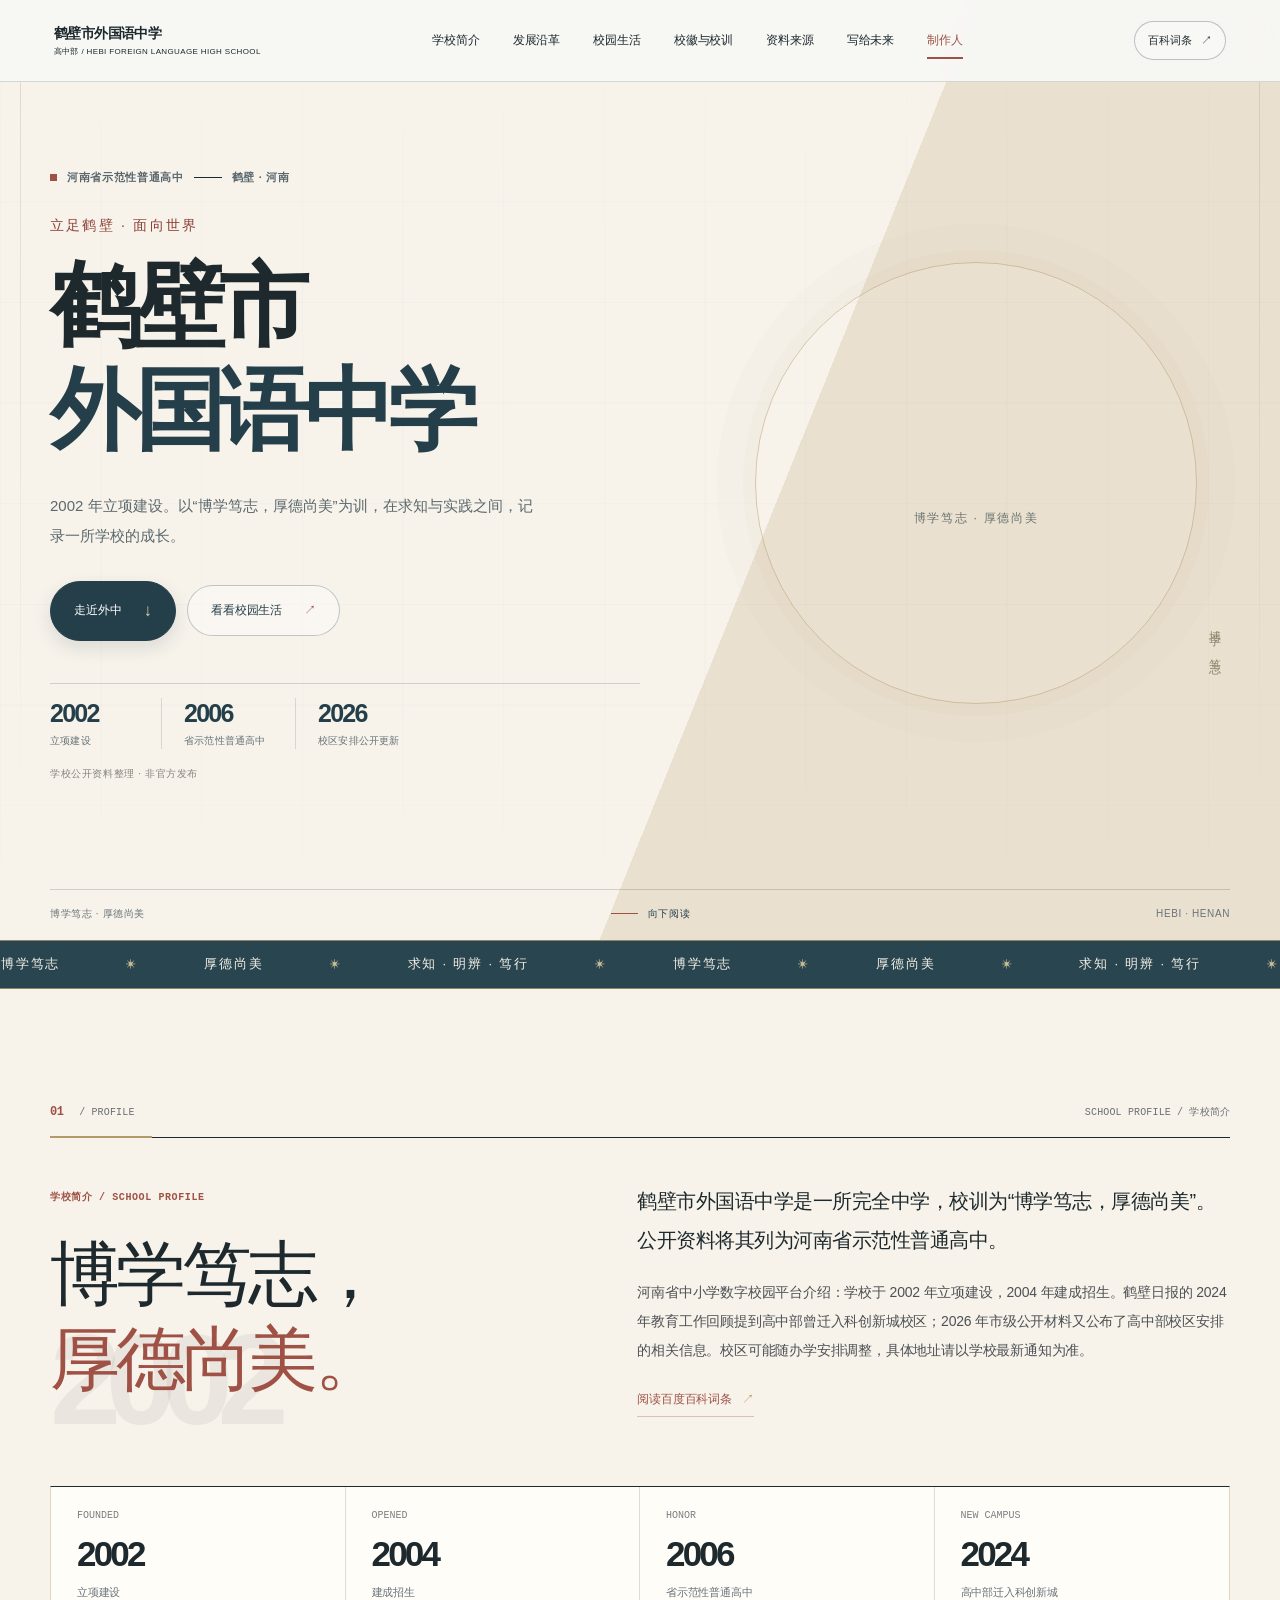
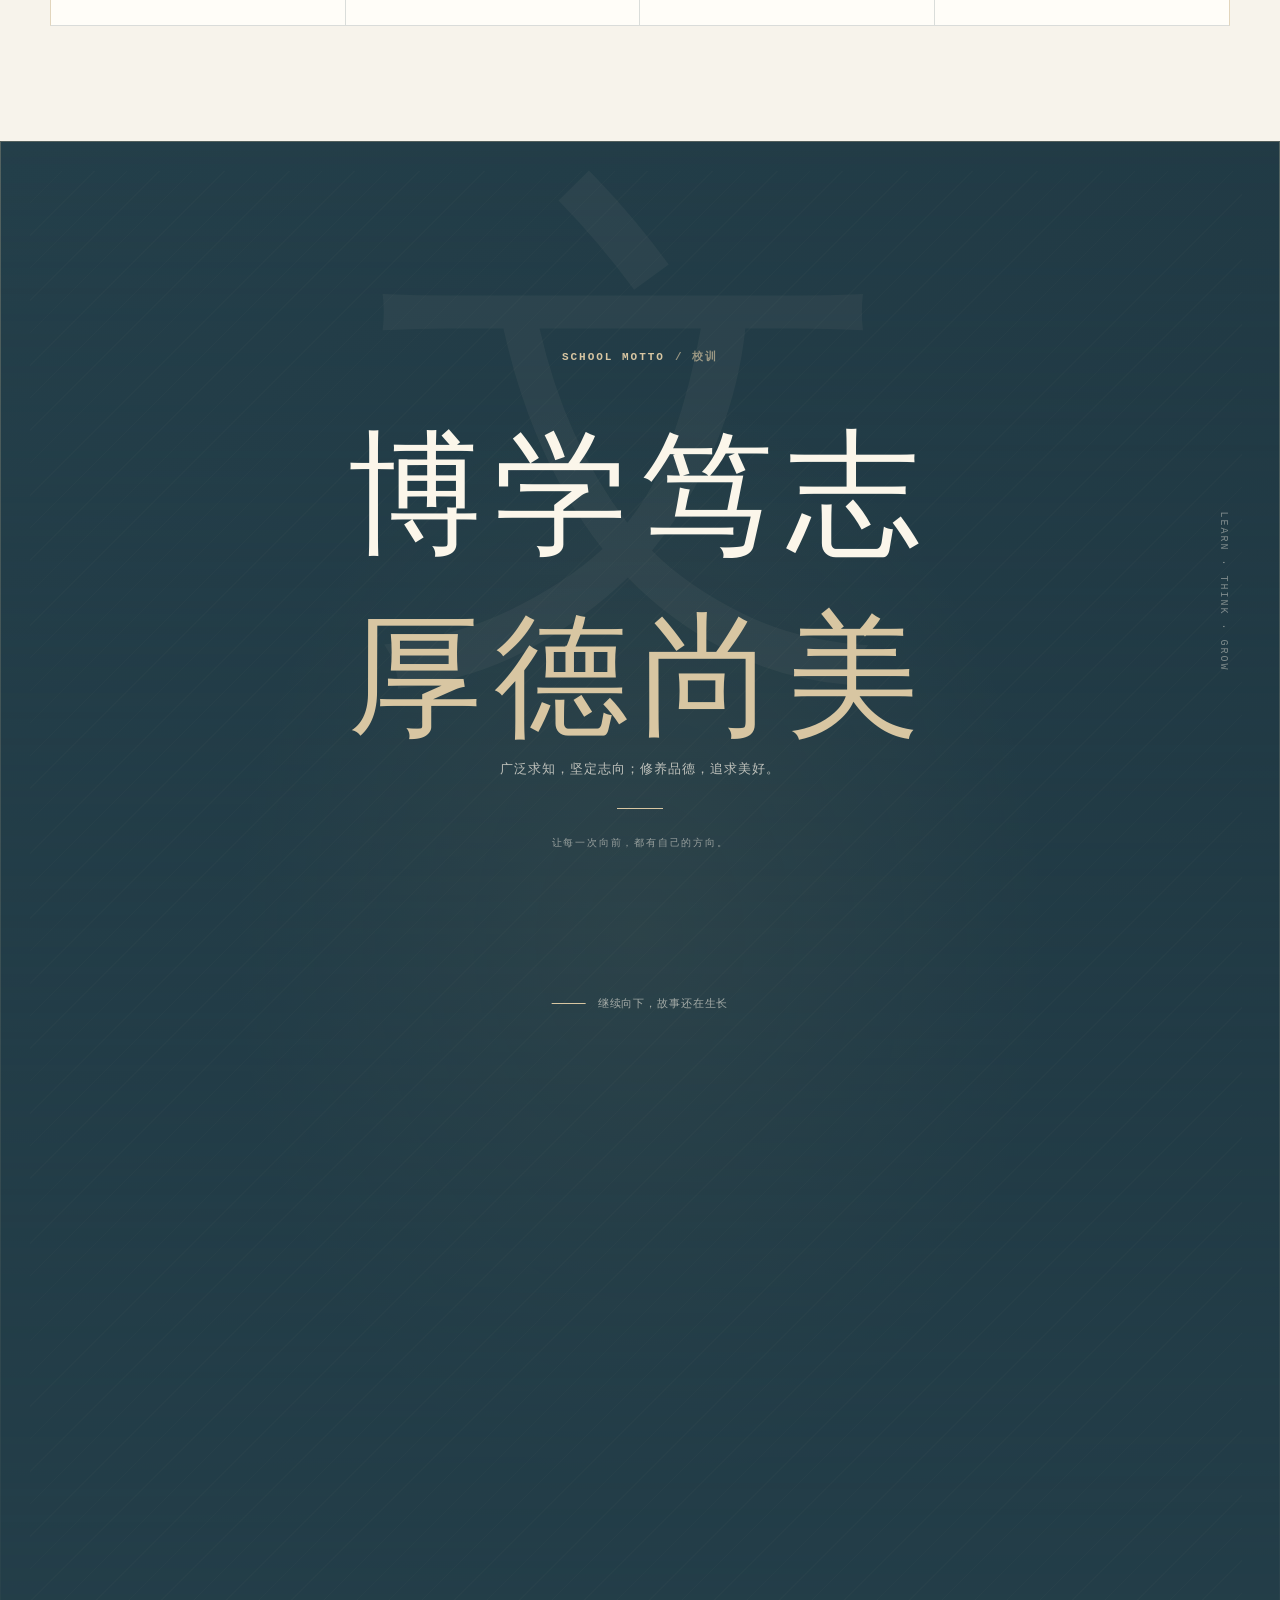
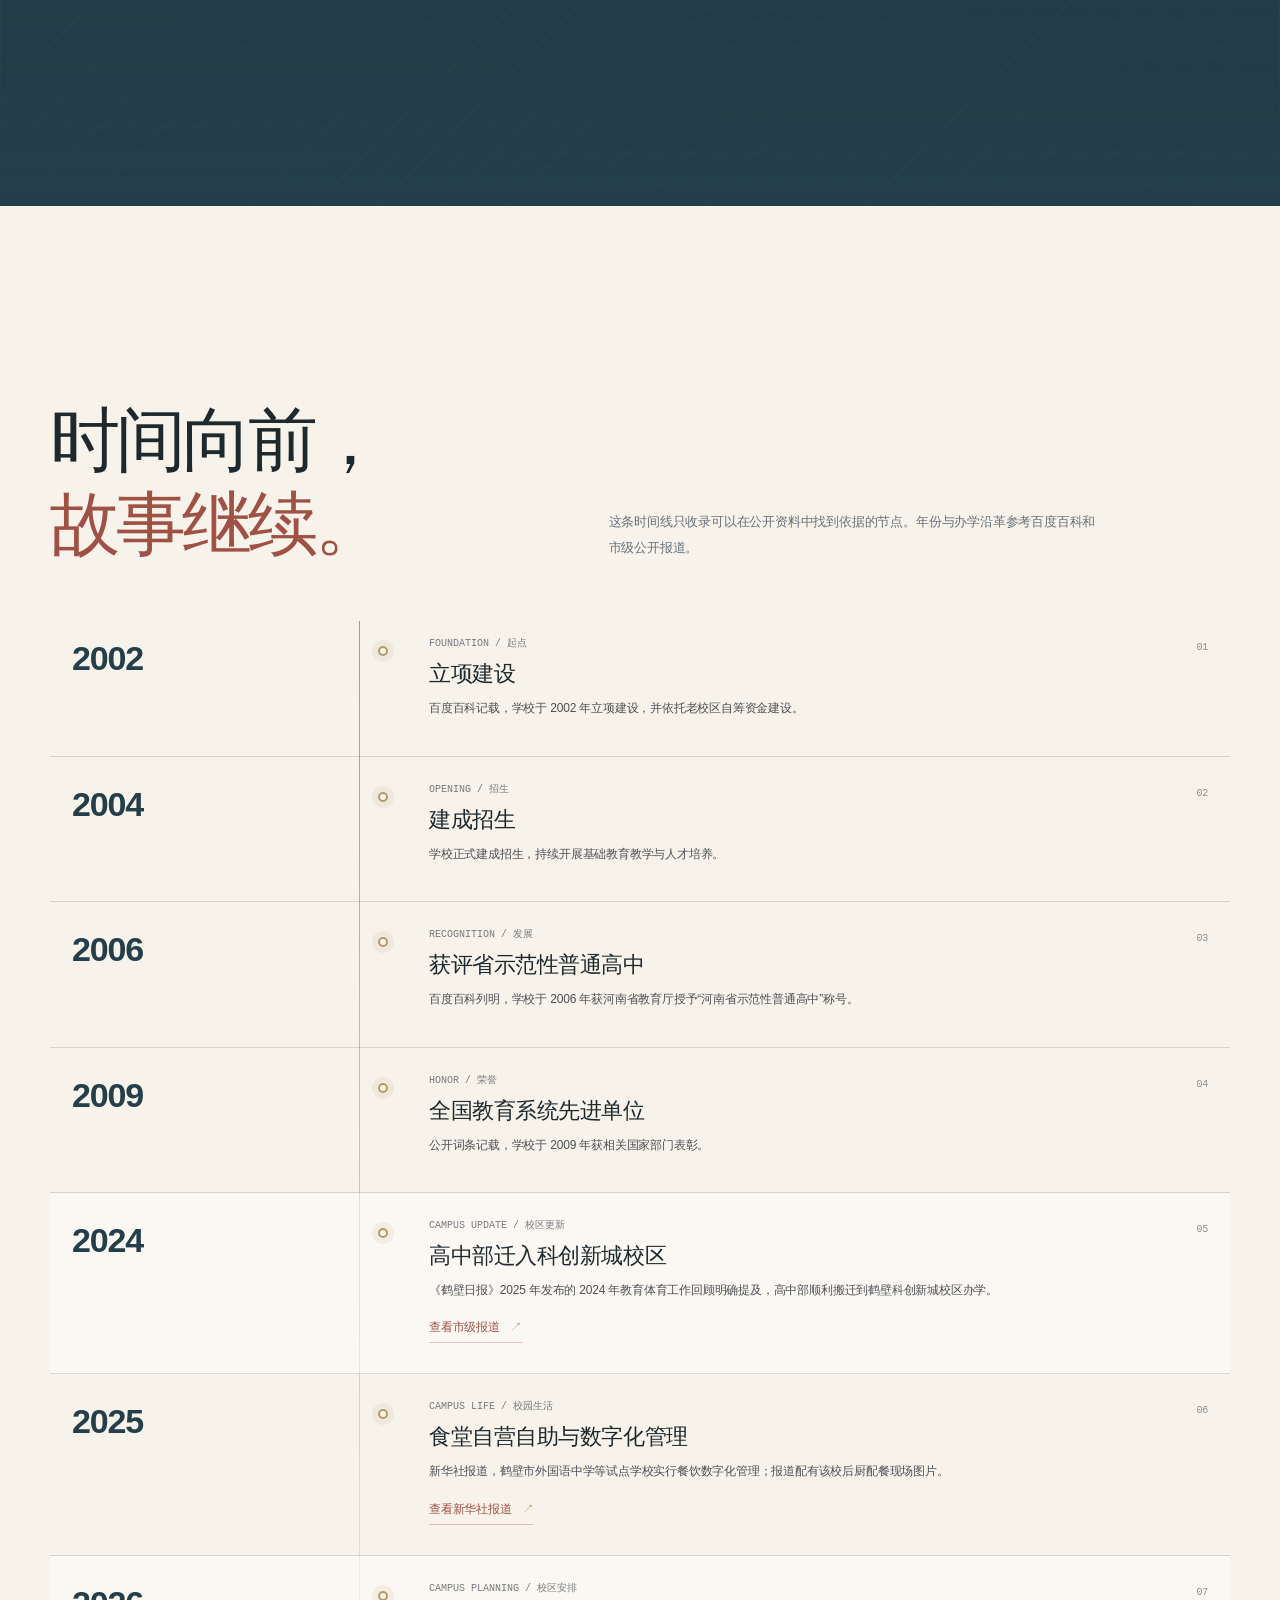
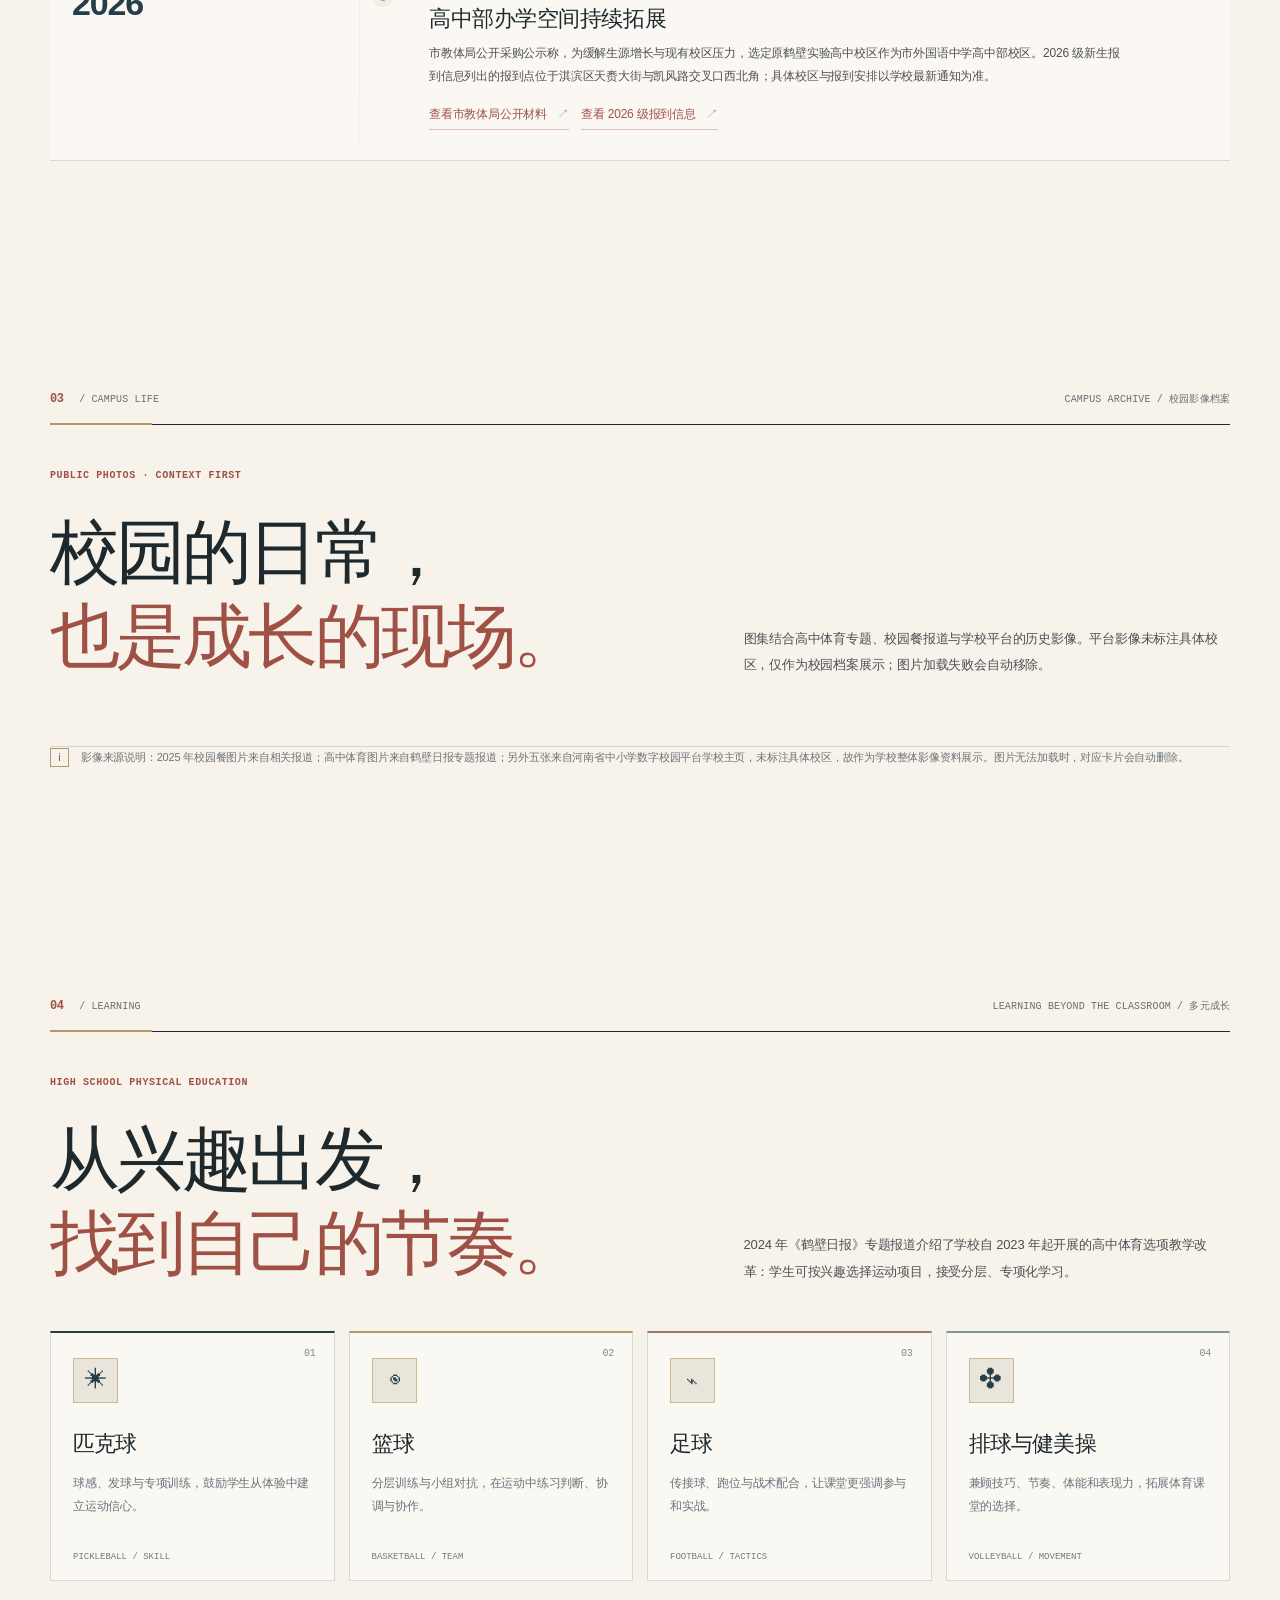
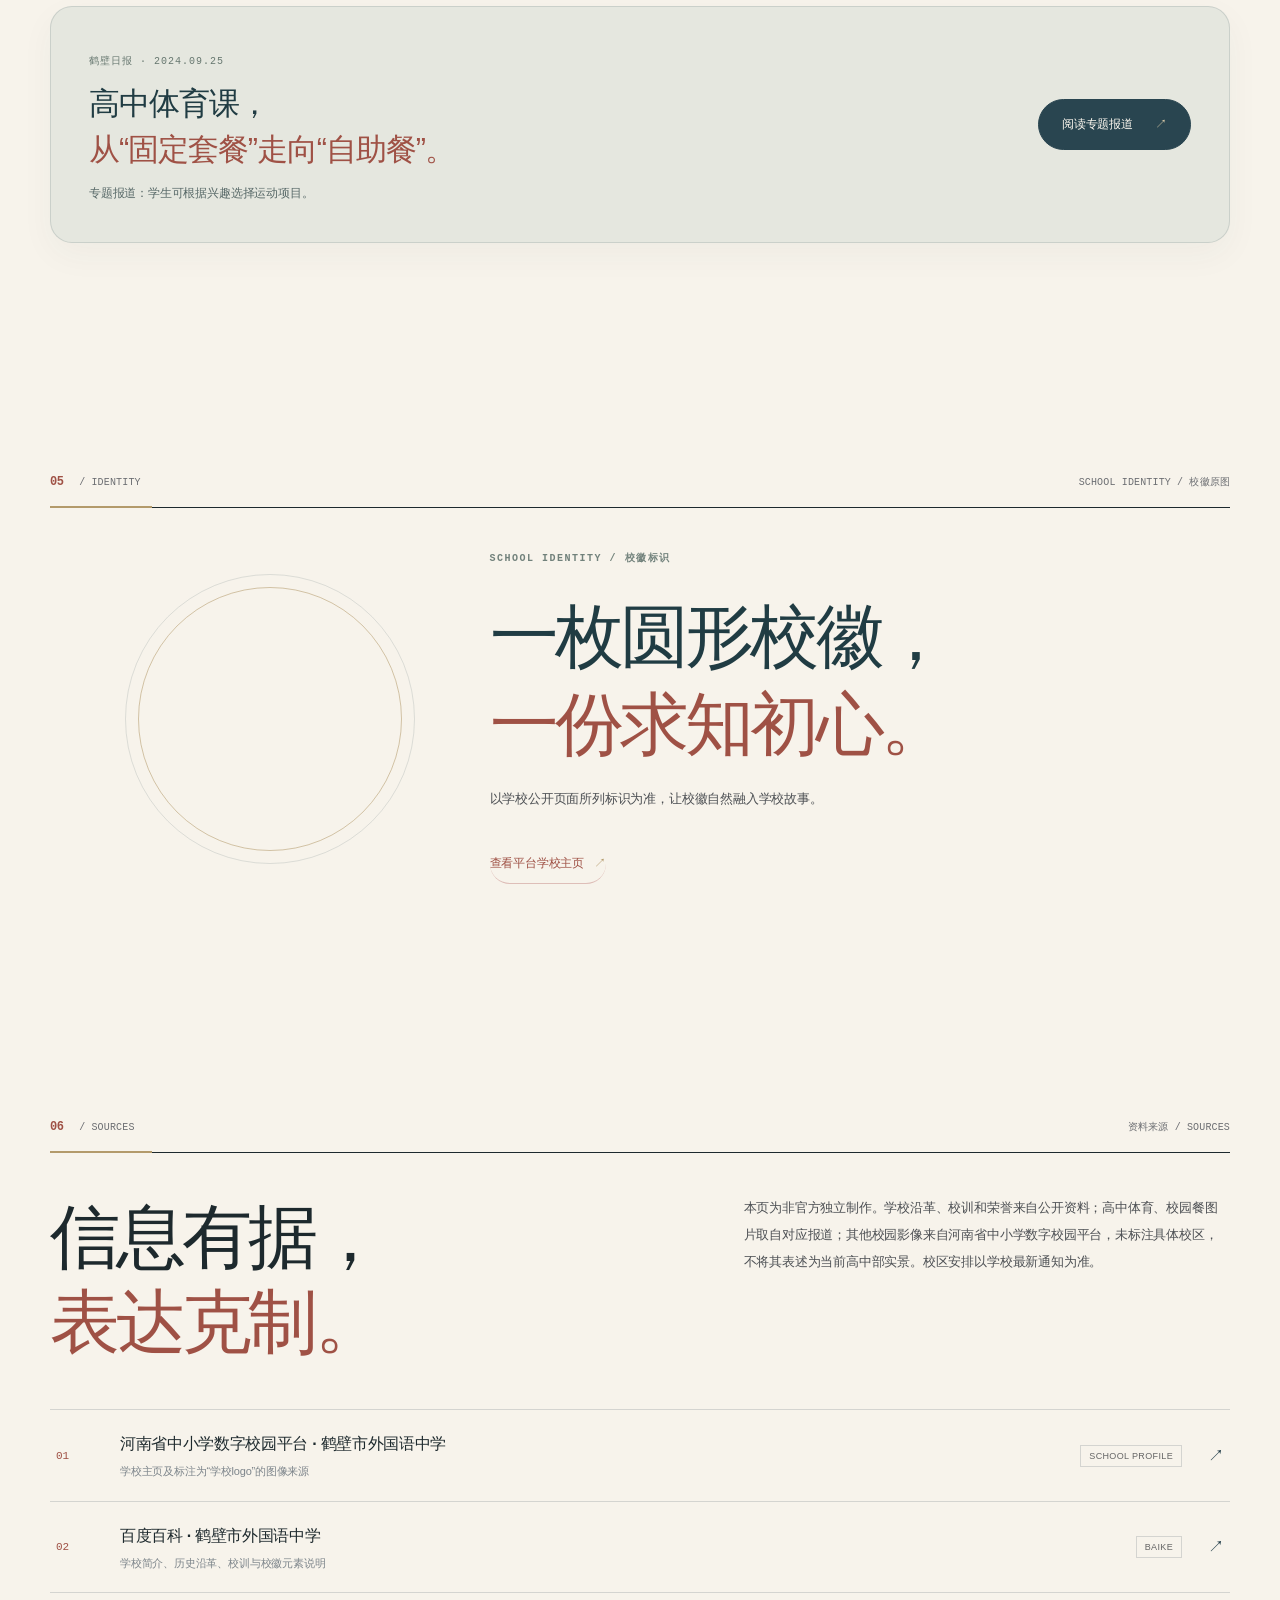
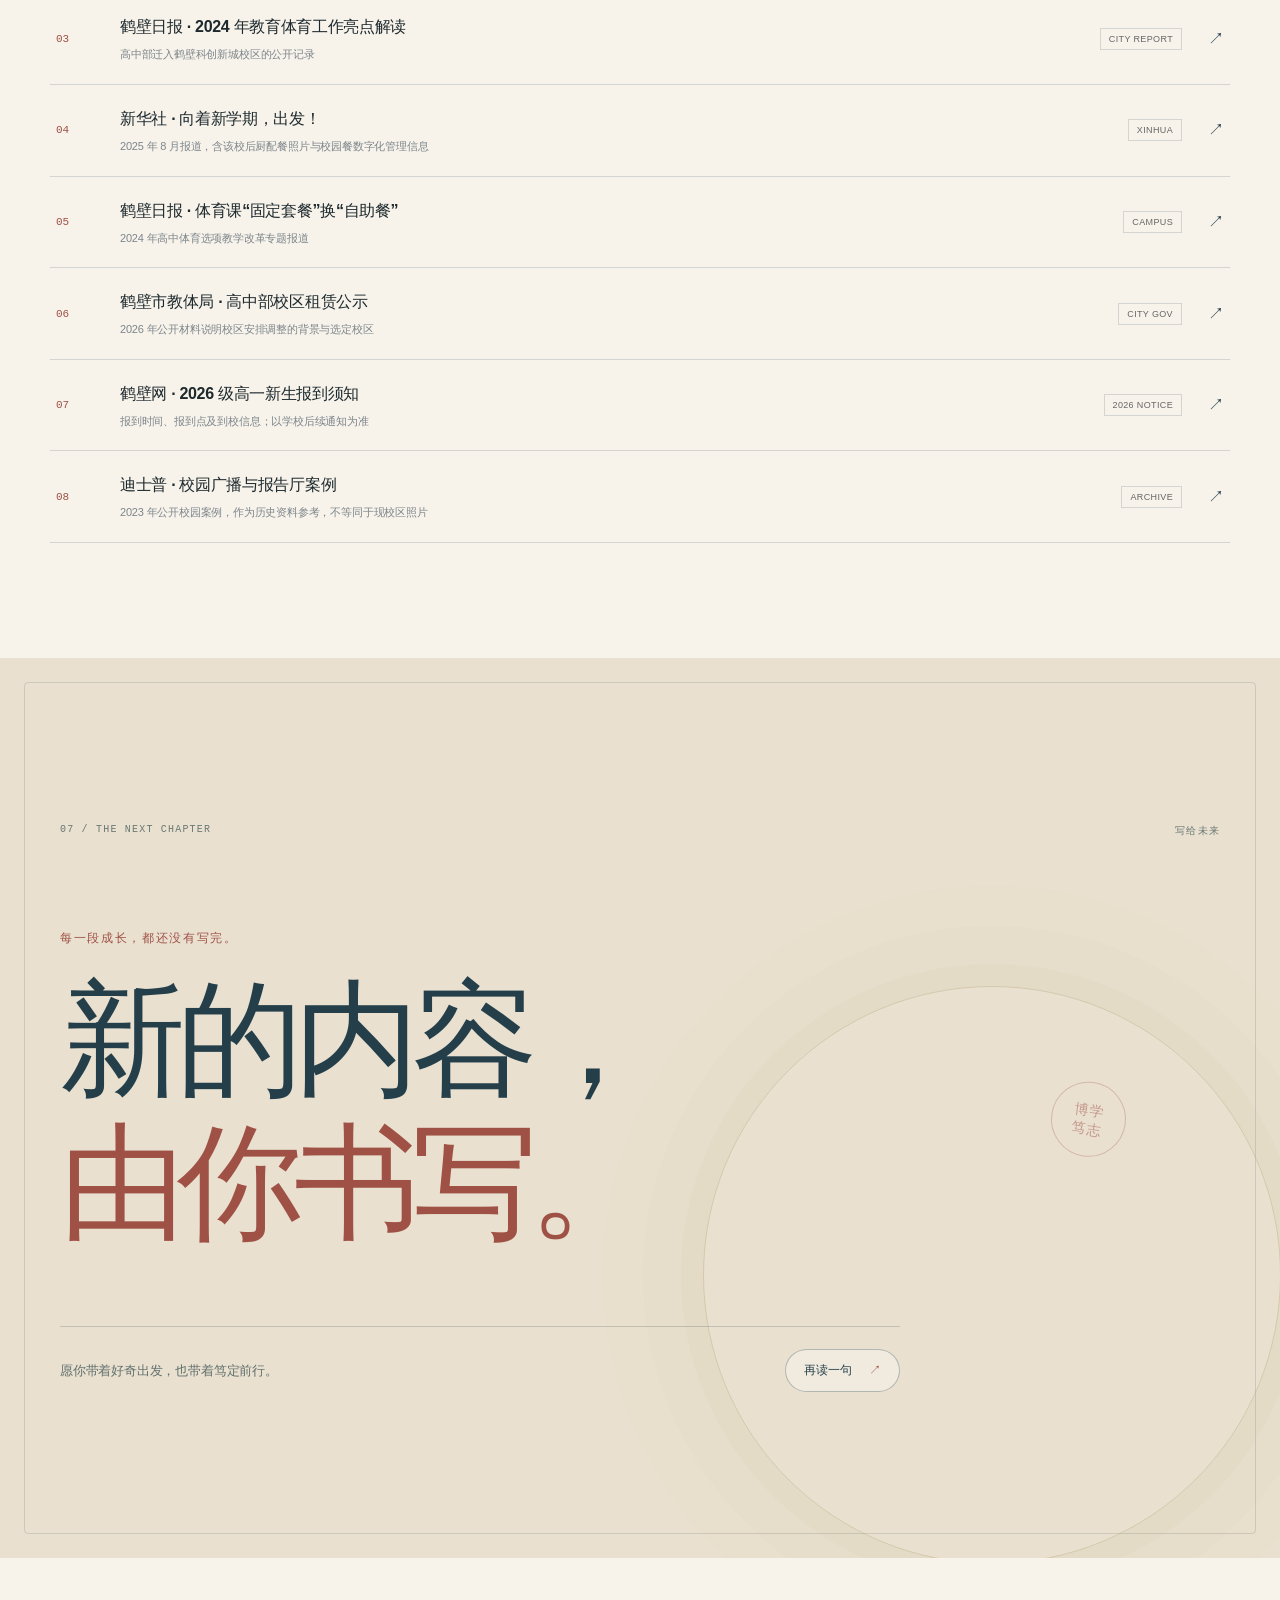
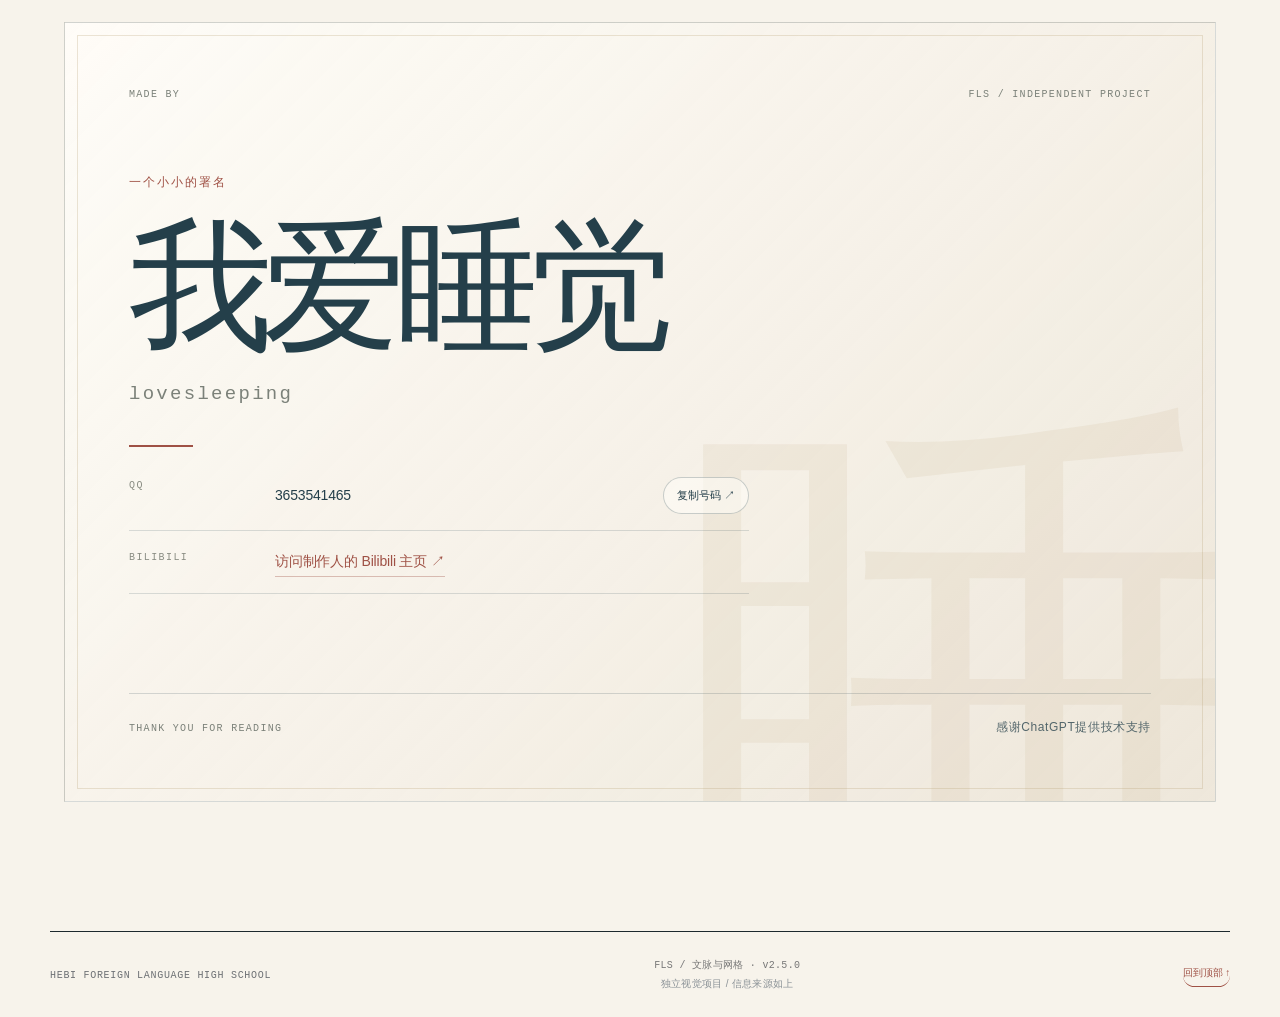
==== commit 9afad6cf: "Add files via upload" ====
--- a/index.html
+++ b/index.html
@@ -1,934 +1,202 @@
-<!DOCTYPE html>
+<!doctype html>
 <html lang="zh-CN">
 <head>
-<meta charset="UTF-8">
-<meta name="viewport" content="width=device-width, initial-scale=1, viewport-fit=cover">
-<title>鹤壁市外国语中学 · 高中部 | 科创新城 淇水之畔</title>
-<meta name="description" content="鹤壁市外国语中学高中部，位于鹤壁市淇滨区科创新城凯风路。校训「博学笃志，厚德尚美」，河南省示范性高中、全国教育系统先进单位。2026 年面向市区招收高一新生 1250 人。">
-<meta name="keywords" content="鹤壁市外国语中学,高中部,科创新城,淇滨区,河南,鹤壁,河南省示范性高中,2026招生,东校区">
-<meta name="author" content="鹤壁市外国语中学高中部">
-<meta name="theme-color" content="#f0e8d9" media="(prefers-color-scheme: light)">
-<meta name="theme-color" content="#14120f" media="(prefers-color-scheme: dark)">
-
-<meta property="og:type" content="website">
-<meta property="og:title" content="鹤壁市外国语中学 · 高中部">
-<meta property="og:description" content="淇水之东，科创新城。鹤壁市外国语中学高中部 · 淇滨区科创新城凯风路。">
-<meta property="og:image" content="https://example.com/assets/img/arts-festival.jpg">
-<meta property="og:url" content="https://example.com/">
-<meta property="og:locale" content="zh_CN">
-<meta name="twitter:card" content="summary_large_image">
-<meta name="twitter:title" content="鹤壁市外国语中学 · 高中部">
-<meta name="twitter:description" content="淇水之东，科创新城。鹤壁市外国语中学高中部。">
-<meta name="twitter:image" content="https://example.com/assets/img/arts-festival.jpg">
-<link rel="canonical" href="https://example.com/">
-
-<link rel="icon" href="assets/img/badge.jpg">
-<link rel="apple-touch-icon" href="assets/img/badge.jpg">
-<link rel="stylesheet" href="assets/css/style.css">
-<script>document.documentElement.classList.add('js');</script>
-
-<script type="application/ld+json">
-{
-  "@context": "https://schema.org",
-  "@type": "HighSchool",
-  "name": "鹤壁市外国语中学",
-  "alternateName": "Hebi Foreign Language High School",
-  "slogan": "博学笃志，厚德尚美",
-  "foundingDate": "2004",
-  "address": {
-    "@type": "PostalAddress",
-    "streetAddress": "淇滨区科创新城凯风路（天赉大街与凯风路交叉口西北角）",
-    "addressLocality": "鹤壁市",
-    "addressRegion": "河南省",
-    "postalCode": "458030",
-    "addressCountry": "CN"
-  },
-  "telephone": "+86-392-3360162",
-  "logo": "https://example.com/assets/img/badge.jpg"
-}
-</script>
+  <meta charset="utf-8">
+  <meta name="viewport" content="width=device-width, initial-scale=1, viewport-fit=cover">
+  <meta name="theme-color" content="#203e4d">
+  <meta name="application-version" content="2.5.0">
+  <meta name="description" content="鹤壁市外国语中学高中部：融合中式校园气韵与瑞士国际主义排版的学校介绍，介绍学校沿革、校训、高中体育教学、校园生活，并使用河南省中小学数字校园平台标注的学校标识原图。">
+  <title>鹤壁市外国语中学（高中部）— FLS / 文脉与网格 · v2.5.0</title>
+  <link rel="icon" href="https://szxy.hner.cn/uploads/school/thumb/1876/20230407/do4I6F3oJinvI93MYmL0OH5umCVR3PD0ZY0njqgW.jpeg" type="image/jpeg">
+  <link rel="stylesheet" href="styles.css">
+  <script defer src="https://unpkg.com/lenis@1.3.27/dist/lenis.min.js"></script>
+  <script defer src="app.js"></script>
 </head>
 <body>
-
-<!-- ============ 背景场 ============ -->
-<div class="bg" aria-hidden="true">
-  <svg class="bg__mount bg__mount--far" data-speed="0.018" viewBox="0 0 1200 300" preserveAspectRatio="none">
-    <path d="M0 300 L0 168 C90 120 150 92 232 118 C300 140 352 96 430 84 C512 72 560 128 640 140 C726 152 780 104 866 96 C950 88 1010 132 1090 150 C1140 162 1172 152 1200 138 L1200 300 Z"/>
-  </svg>
-  <svg class="bg__mount bg__mount--mid" data-speed="0.045" viewBox="0 0 1200 300" preserveAspectRatio="none">
-    <path d="M0 300 L0 214 C76 186 128 216 200 226 C282 238 336 196 420 188 C508 180 556 222 640 230 C726 238 776 200 862 194 C946 188 1006 224 1088 232 C1142 238 1176 226 1200 216 L1200 300 Z"/>
-  </svg>
-  <span class="bg__mist bg__mist--1" data-speed="-0.03"></span>
-  <span class="bg__mist bg__mist--2" data-speed="-0.015"></span>
-  <span class="bg__grain"></span>
-  <span class="bg__wash"></span>
-</div>
-
-<a class="sr-only" href="#main">跳到主要内容</a>
-
-<!-- ============ 顶栏 ============ -->
-<header class="topbar" id="topbar">
-  <div class="topbar__in">
-    <a class="brand" href="#top" aria-label="返回页面顶部">
-      <span class="brand__mark"><img src="assets/img/badge.jpg" alt="鹤壁市外国语中学校徽" width="42" height="42"></span>
-      <span>
-        <span class="brand__cn">鹤壁市外国语中学</span>
-        <span class="brand__en">Hebi Foreign Language High School · 高中部</span>
-      </span>
+  <div class="ambient-noise" aria-hidden="true"></div>
+  <div class="reading-progress" id="readingProgress" aria-hidden="true"></div>
+  <header class="site-header" id="top">
+    <a class="brand" href="#top" aria-label="回到首页">
+      <span class="brand-mark brand-seal" aria-hidden="true"><img class="school-logo-small" src="https://szxy.hner.cn/uploads/school/thumb/1876/20230407/do4I6F3oJinvI93MYmL0OH5umCVR3PD0ZY0njqgW.jpeg" alt="" loading="eager" decoding="async"></span>
+      <span class="brand-copy"><b>鹤壁市外国语中学</b><small>高中部 / HEBI FOREIGN LANGUAGE HIGH SCHOOL</small></span>
     </a>
-
-    <nav class="nav" aria-label="主导航">
-      <a href="#origin">源流</a>
-      <a href="#campus">新址</a>
-      <a href="#deeds">育人</a>
-      <a href="#arts">美育</a>
-      <a href="#archive">影像</a>
-      <a href="#people">师者</a>
-      <a href="#admission">招生</a>
+    <button class="nav-toggle" id="menuToggle" aria-label="打开导航" aria-expanded="false" type="button"><span></span><span></span></button>
+    <nav class="site-nav" aria-label="主导航">
+      <a href="#profile">学校简介</a><a href="#timeline">发展沿革</a><a href="#life">校园生活</a><a href="#crest">校徽与校训</a><a href="#sources">资料来源</a><a href="#closing">写给未来</a><a href="#producer">制作人</a>
     </nav>
-
-    <button class="nav-toggle" id="navToggle" type="button" aria-expanded="false" aria-controls="drawer" aria-label="打开导航菜单">
-      <span></span>
-    </button>
-
-    <span class="topbar__charge" aria-hidden="true"></span>
-  </div>
-</header>
-
-<!-- 移动端抽屉 -->
-<div class="drawer" id="drawer" inert>
-  <a href="#origin"><i>01</i>源流</a>
-  <a href="#campus"><i>02</i>新址</a>
-  <a href="#deeds"><i>03</i>育人</a>
-  <a href="#arts"><i>04</i>美育</a>
-  <a href="#archive"><i>05</i>影像</a>
-  <a href="#people"><i>06</i>师者</a>
-  <a href="#admission"><i>07</i>招生</a>
-  <a href="#honors"><i>08</i>荣誉</a>
-</div>
-
-<main id="main">
-
-<!-- ============ 首屏 ============ -->
-<section class="hero" id="top">
-
-  <!-- 环形能量指示器 -->
-  <div class="orbit" aria-hidden="true">
-    <svg viewBox="0 0 100 100">
-      <circle class="orbit__track" cx="50" cy="50" r="46"/>
-      <circle class="orbit__fill" cx="50" cy="50" r="46"/>
-    </svg>
-    <span class="orbit__label">Scroll</span>
-  </div>
-
-  <div class="wrap">
-    <div class="hero__grid">
-
-      <div class="hero__lead">
-        <span class="hero__eyebrow">淇滨区科创新城 · 凯风路</span>
-
-        <div class="hero__name">
-          <h1 class="hero__name-cn unroll-v">鹤壁市外国语中学</h1>
-          <span class="hero__name-side">
-            <span class="hero__name-en">Hebi Foreign<br>Language<br>High School<br>— Senior —</span>
-            <span class="seal">高中<br>之部</span>
-          </span>
-        </div>
-
-        <p class="hero__motto">
-          <span data-split>博学笃志</span>
-          <i>·</i>
-          <span data-split>厚德尚美</span>
-          <small>校训</small>
-        </p>
-
-        <span class="fishtail" aria-hidden="true"></span>
-
-        <p class="hero__lede">
-          淇水之东，科创新城。学校 <b>2002 年</b>立项、<b>2004 年</b>建成招生，
-          把「为学生的终身发展奠基」写进办学理念，以「文理兼顾、突出数学和英语特色」为发展路径。
-          <b>2024 年国庆假期后</b>，高中部整体迁入东区新校区，在鹤壁东部这片新城里，
-          经营着一座有典籍、有民乐、有晨读声的校园。
-        </p>
-
-        <div class="hero__cta">
-          <a class="btn btn--pri" href="#admission">
-            查看 2026 年招生
-            <svg viewBox="0 0 24 24" fill="none" stroke="currentColor" stroke-width="2" aria-hidden="true"><path d="M5 12h14M13 6l6 6-6 6"/></svg>
-          </a>
-          <a class="btn btn--ghost" href="#campus">
-            走进新校区
-            <svg viewBox="0 0 24 24" fill="none" stroke="currentColor" stroke-width="2" aria-hidden="true"><path d="M12 21s7-6.2 7-11a7 7 0 1 0-14 0c0 4.8 7 11 7 11z"/><circle cx="12" cy="10" r="2.6"/></svg>
-          </a>
-        </div>
-      </div>
-
-      <aside class="glass glass--sheen hero__card reveal">
-        <span class="sheen"></span>
-        <div class="hero__card-head">
-          <h2 class="hero__card-title">2026 年 · 校况要目</h2>
-          <span class="hero__card-sub">Hebi FLS / Senior</span>
-        </div>
-        <div class="kv">
-          <div class="kv__row">
-            <span class="kv__k">高中部地址</span>
-            <span class="kv__v">淇滨区科创新城凯风路<em>天赉大街口</em></span>
+    <a class="header-link" href="https://bkso.baidu.com/item/%E9%B9%A4%E5%A3%81%E5%B8%82%E5%A4%96%E5%9B%BD%E8%AF%AD%E4%B8%AD%E5%AD%A6/1008240" target="_blank" rel="noreferrer">百科词条 <span>↗</span></a>
+  </header>
+
+  <main>
+    <section class="hero" aria-labelledby="heroTitle">
+      <div class="hero-grid" aria-hidden="true"></div><div class="hero-orbit orbit-one" aria-hidden="true"></div><div class="hero-orbit orbit-two" aria-hidden="true"></div>
+      <div class="hero-inner page-wrap">
+        <div class="hero-copy">
+          <p class="eyebrow"><span class="pulse-dot"></span> 河南省示范性普通高中 <span class="eyebrow-line"></span> 鹤壁 · 河南</p>
+          <p class="hero-pretitle">立足鹤壁 · 面向世界</p>
+          <h1 id="heroTitle"><span class="hero-title-line">鹤壁市</span><span class="hero-title-line hero-title-gradient">外国语中学</span></h1>
+          <p class="hero-description">2002 年立项建设。以“博学笃志，厚德尚美”为训，在求知与实践之间，记录一所学校的成长。</p>
+          <div class="hero-actions"><a class="button button-primary" href="#profile">走近外中 <span>↓</span></a><a class="button button-ghost" href="#life">看看校园生活 <span>↗</span></a></div>
+          <div class="hero-stats"><div><strong>2002</strong><small>立项建设</small></div><div><strong>2006</strong><small>省示范性普通高中</small></div><div><strong>2026</strong><small>校区安排公开更新</small></div></div>
+          <p class="hero-disclaimer">学校公开资料整理 · 非官方发布</p>
+        </div>
+        <div class="hero-emblem-wrap" id="heroEmblemWrap" aria-label="河南省中小学数字校园平台所列学校标识">
+          <div class="identity-display" data-official-crest>
+            <img class="official-crest-image school-logo-img" src="https://szxy.hner.cn/uploads/school/thumb/1876/20230407/do4I6F3oJinvI93MYmL0OH5umCVR3PD0ZY0njqgW.jpeg" alt="河南省中小学数字校园平台标注为鹤壁市外国语中学的学校标识" loading="eager" decoding="async">
+            <div class="official-crest-fallback" hidden><a href="https://szxy.hner.cn/school/1876" target="_blank" rel="noreferrer">查看学校标识来源 ↗</a></div>
           </div>
-          <div class="kv__row">
-            <span class="kv__k">迁入新校区</span>
-            <span class="kv__v">2024 年 10 月<em>国庆假期后</em></span>
+          <p class="hero-seal-caption">博学笃志 · 厚德尚美</p>
+        </div>
+      </div>
+      <div class="hero-bottom page-wrap"><span>博学笃志 · 厚德尚美</span><span class="scroll-prompt"><span class="scroll-line"></span> 向下阅读</span><span>HEBI · HENAN</span></div>
+    </section>
+
+    <section class="marquee-bar" aria-label="学校理念"><div class="marquee-track"><span>博学笃志</span><i>✳</i><span>厚德尚美</span><i>✳</i><span>求知 · 明辨 · 笃行</span><i>✳</i><span>博学笃志</span><i>✳</i><span>厚德尚美</span><i>✳</i><span>求知 · 明辨 · 笃行</span><i>✳</i></div></section>
+
+    <section class="profile-section section-pad" id="profile">
+      <div class="section-head" data-reveal><div class="section-index">01 <span>/ PROFILE</span></div><p class="section-tag">SCHOOL PROFILE / 学校简介</p></div>
+      <div class="profile-grid page-wrap">
+        <div class="profile-head" data-reveal><p class="eyebrow eyebrow-blue">学校简介 / SCHOOL PROFILE</p><h2>博学笃志，<br><span>厚德尚美。</span></h2><div class="outline-number">2002</div></div>
+        <div class="profile-body" data-reveal><p class="profile-lead">鹤壁市外国语中学是一所完全中学，校训为“博学笃志，厚德尚美”。公开资料将其列为河南省示范性普通高中。</p><p>河南省中小学数字校园平台介绍：学校于 2002 年立项建设，2004 年建成招生。鹤壁日报的 2024 年教育工作回顾提到高中部曾迁入科创新城校区；2026 年市级公开材料又公布了高中部校区安排的相关信息。校区可能随办学安排调整，具体地址请以学校最新通知为准。</p><a class="text-link" href="https://bkso.baidu.com/item/%E9%B9%A4%E5%A3%81%E5%B8%82%E5%A4%96%E5%9B%BD%E8%AF%AD%E4%B8%AD%E5%AD%A6/1008240" target="_blank" rel="noreferrer">阅读百度百科词条 <span>↗</span></a></div>
+      </div>
+      <div class="milestone-row page-wrap" data-reveal><article><span class="milestone-label">FOUNDED</span><strong>2002</strong><p>立项建设</p></article><article><span class="milestone-label">OPENED</span><strong>2004</strong><p>建成招生</p></article><article><span class="milestone-label">HONOR</span><strong>2006</strong><p>省示范性普通高中</p></article><article><span class="milestone-label">NEW CAMPUS</span><strong>2024</strong><p>高中部迁入科创新城</p></article></div>
+    </section>
+
+    <section class="quote-section" id="motto" aria-label="校训与成长寄语">
+      <div class="quote-stage">
+        <div class="quote-orb" aria-hidden="true"></div>
+        <div class="quote-content">
+          <p class="eyebrow">SCHOOL MOTTO <span>/ 校训</span></p>
+          <h2><span class="motto-line motto-line-first">博学笃志</span><span class="motto-line motto-line-second">厚德尚美</span></h2>
+          <p class="quote-translation">广泛求知，坚定志向；修养品德，追求美好。</p>
+          <div class="quote-rule"></div>
+          <small>让每一次向前，都有自己的方向。</small>
+        </div>
+        <div class="quote-side-text" aria-hidden="true">LEARN · THINK · GROW</div>
+        <div class="quote-scroll-hint"><span></span>继续向下，故事还在生长</div>
+      </div>
+    </section>
+
+    <section class="timeline-section section-pad" id="timeline">
+      <div class="section-head page-wrap" data-reveal><div class="section-index">02 <span>/ TIMELINE</span></div><p class="section-tag">A JOURNEY THROUGH TIME / 发展沿革</p></div>
+      <div class="timeline-intro page-wrap" data-reveal><h2>时间向前，<br><span>故事继续。</span></h2><p>这条时间线只收录可以在公开资料中找到依据的节点。年份与办学沿革参考百度百科和市级公开报道。</p></div>
+      <div class="timeline-list page-wrap">
+        <article class="timeline-item" data-reveal><span class="timeline-year">2002</span><div class="timeline-marker"></div><div class="timeline-content"><p class="timeline-category">FOUNDATION / 起点</p><h3>立项建设</h3><p>百度百科记载，学校于 2002 年立项建设，并依托老校区自筹资金建设。</p></div><span class="timeline-index">01</span></article>
+        <article class="timeline-item" data-reveal><span class="timeline-year">2004</span><div class="timeline-marker"></div><div class="timeline-content"><p class="timeline-category">OPENING / 招生</p><h3>建成招生</h3><p>学校正式建成招生，持续开展基础教育教学与人才培养。</p></div><span class="timeline-index">02</span></article>
+        <article class="timeline-item" data-reveal><span class="timeline-year">2006</span><div class="timeline-marker"></div><div class="timeline-content"><p class="timeline-category">RECOGNITION / 发展</p><h3>获评省示范性普通高中</h3><p>百度百科列明，学校于 2006 年获河南省教育厅授予“河南省示范性普通高中”称号。</p></div><span class="timeline-index">03</span></article>
+        <article class="timeline-item" data-reveal><span class="timeline-year">2009</span><div class="timeline-marker"></div><div class="timeline-content"><p class="timeline-category">HONOR / 荣誉</p><h3>全国教育系统先进单位</h3><p>公开词条记载，学校于 2009 年获相关国家部门表彰。</p></div><span class="timeline-index">04</span></article>
+        <article class="timeline-item timeline-item-highlight" data-reveal><span class="timeline-year">2024</span><div class="timeline-marker"></div><div class="timeline-content"><p class="timeline-category">CAMPUS UPDATE / 校区更新</p><h3>高中部迁入科创新城校区</h3><p>《鹤壁日报》2025 年发布的 2024 年教育体育工作回顾明确提及，高中部顺利搬迁到鹤壁科创新城校区办学。</p><a class="text-link" href="https://hbrb.hebiw.com/pc/att/202501/03/cf9afeac-7f31-4a2c-8506-fad0ded960ac.pdf" target="_blank" rel="noreferrer">查看市级报道 <span>↗</span></a></div><span class="timeline-index">05</span></article>
+        <article class="timeline-item" data-reveal><span class="timeline-year">2025</span><div class="timeline-marker"></div><div class="timeline-content"><p class="timeline-category">CAMPUS LIFE / 校园生活</p><h3>食堂自营自助与数字化管理</h3><p>新华社报道，鹤壁市外国语中学等试点学校实行餐饮数字化管理；报道配有该校后厨配餐现场图片。</p><a class="text-link" href="https://www.news.cn/20250831/289b9e23376d4dfb9270a481a950f7c3/c.html" target="_blank" rel="noreferrer">查看新华社报道 <span>↗</span></a></div><span class="timeline-index">06</span></article>
+        <article class="timeline-item timeline-item-highlight" data-reveal><span class="timeline-year">2026</span><div class="timeline-marker"></div><div class="timeline-content"><p class="timeline-category">CAMPUS PLANNING / 校区安排</p><h3>高中部办学空间持续拓展</h3><p>市教体局公开采购公示称，为缓解生源增长与现有校区压力，选定原鹤壁实验高中校区作为市外国语中学高中部校区。2026 级新生报到信息列出的报到点位于淇滨区天赉大街与凯风路交叉口西北角；具体校区与报到安排以学校最新通知为准。</p><a class="text-link" href="https://gongyi.zfcg.henan.gov.cn/cmsweb35rc67w/hebi/qtgg/dyly/webinfo/2026/06/1965401.htm" target="_blank" rel="noreferrer">查看市教体局公开材料 <span>↗</span></a><a class="text-link" href="https://www.hebitv.com/news/792684" target="_blank" rel="noreferrer">查看 2026 级报到信息 <span>↗</span></a></div><span class="timeline-index">07</span></article>
+      </div>
+    </section>
+
+    <section class="campus-feature section-pad" id="life">
+      <div class="section-head page-wrap" data-reveal><div class="section-index">03 <span>/ CAMPUS LIFE</span></div><p class="section-tag">CAMPUS ARCHIVE / 校园影像档案</p></div>
+      <div class="campus-feature-head page-wrap" data-reveal><div><p class="eyebrow eyebrow-blue">PUBLIC PHOTOS · CONTEXT FIRST</p><h2>校园的日常，<br><span>也是成长的现场。</span></h2></div><p>图集结合高中体育专题、校园餐报道与学校平台的历史影像。平台影像未标注具体校区，仅作为校园档案展示；图片加载失败会自动移除。</p></div>
+      <div class="photo-gallery page-wrap" id="photoGallery">
+        <figure class="photo-card photo-card-wide" data-photo-card data-reveal>
+          <div class="photo-image-wrap"><img class="remote-photo" src="https://pic.cyol.com/img/20250831/img_9601114ab1040dcd9a53b96d314da95a5a1b.png" alt="新华社报道中的鹤壁市外国语中学后厨配餐现场" loading="eager" fetchpriority="low" decoding="async"><span class="photo-overlay"><span class="photo-tag">HIGH SCHOOL LIFE / 2025</span><span class="photo-plus">↗</span></span></div>
+          <figcaption><span><b>后厨配餐现场</b><small>新华社 / 中国青年报，2025-08-31</small></span><a href="https://www.news.cn/20250831/289b9e23376d4dfb9270a481a950f7c3/c.html" target="_blank" rel="noreferrer">原始报道 ↗</a></figcaption>
+        </figure>
+        <figure class="photo-card" data-photo-card data-reveal>
+          <div class="photo-image-wrap"><img class="remote-photo" src="https://pic.cyol.com/img/20250831/img_9601e0a4d18dcc6846246b628ce8476da67f.png" alt="新华社报道中的鹤壁市外国语中学食堂工作人员配餐现场" loading="eager" fetchpriority="low" decoding="async"><span class="photo-overlay"><span class="photo-tag">CAMPUS DINING / 2025</span><span class="photo-plus">↗</span></span></div>
+          <figcaption><span><b>校园餐饮服务</b><small>新华社 / 中国青年报，2025-08-31</small></span><a href="https://www.news.cn/20250831/289b9e23376d4dfb9270a481a950f7c3/c.html" target="_blank" rel="noreferrer">原始报道 ↗</a></figcaption>
+        </figure>
+        <figure class="photo-card" data-photo-card data-reveal>
+          <div class="photo-image-wrap"><img class="remote-photo" src="https://hbrb.hebiw.com/pad/pic/202409/25/6d3afca6-0a02-496e-b75d-2ae6ce878041.jpg.2" alt="鹤壁日报报道中的高中匹克球专项教学场景" loading="eager" fetchpriority="low" decoding="async"><span class="photo-overlay"><span class="photo-tag">HIGH SCHOOL PE / 2024</span><span class="photo-plus">↗</span></span></div>
+          <figcaption><span><b>高中体育选项课</b><small>鹤壁日报，2024-09-25 · 匹克球训练</small></span><a href="https://hbrb.hebiw.com/pad/con/202409/25/content_13283.html" target="_blank" rel="noreferrer">原始报道 ↗</a></figcaption>
+        </figure>
+        <figure class="photo-card" data-photo-card data-reveal>
+          <div class="photo-image-wrap"><img class="remote-photo" src="https://szxy.hner.cn/uploads/school/image/1876/20230417/H6wVsTVmgINbX4QoVO0QuL9ZEz77qH7vLCSMvXf0.jpeg" alt="河南省中小学数字校园平台公开的鹤壁市外国语中学校园影像资料" loading="lazy" decoding="async"><span class="photo-overlay"><span class="photo-tag">SCHOOL ARCHIVE / 2023</span><span class="photo-plus">↗</span></span></div>
+          <figcaption><span><b>校园影像资料</b><small>河南省中小学数字校园平台，2023 · 未标注具体校区</small></span><a href="https://szxy.hner.cn/school/1876" target="_blank" rel="noreferrer">学校主页 ↗</a></figcaption>
+        </figure>
+        <figure class="photo-card" data-photo-card data-reveal>
+          <div class="photo-image-wrap"><img class="remote-photo" src="https://szxy.hner.cn/uploads/school/image/1876/20230417/3jTX13QNqr0EuKnkTJ0ftnjtC0D7acuFitfBKVm5.jpeg" alt="河南省中小学数字校园平台公开的鹤壁市外国语中学校园影像资料" loading="lazy" decoding="async"><span class="photo-overlay"><span class="photo-tag">SCHOOL ARCHIVE / 2023</span><span class="photo-plus">↗</span></span></div>
+          <figcaption><span><b>校园影像资料</b><small>河南省中小学数字校园平台，2023 · 未标注具体校区</small></span><a href="https://szxy.hner.cn/school/1876" target="_blank" rel="noreferrer">学校主页 ↗</a></figcaption>
+        </figure>
+        <figure class="photo-card" data-photo-card data-reveal>
+          <div class="photo-image-wrap"><img class="remote-photo" src="https://szxy.hner.cn/uploads/school/image/1876/20230417/lD6wD78f81KH14PruvQhPLwSIHMVa3lRz2u5iRZ3.jpeg" alt="河南省中小学数字校园平台公开的鹤壁市外国语中学校园影像资料" loading="lazy" decoding="async"><span class="photo-overlay"><span class="photo-tag">SCHOOL ARCHIVE / 2023</span><span class="photo-plus">↗</span></span></div>
+          <figcaption><span><b>校园影像资料</b><small>河南省中小学数字校园平台，2023 · 未标注具体校区</small></span><a href="https://szxy.hner.cn/school/1876" target="_blank" rel="noreferrer">学校主页 ↗</a></figcaption>
+        </figure>
+      <figure class="photo-card" data-photo-card data-reveal>
+          <div class="photo-image-wrap"><img class="remote-photo" src="https://szxy.hner.cn/uploads/article/school/thumb/1876/20230421/TwamVRn10UnJEjbxVrKFOahroWWxol3E4rJLGVE5.jpeg" alt="河南省中小学数字校园平台公开的鹤壁市外国语中学影像资料" loading="lazy" decoding="async"><span class="photo-overlay"><span class="photo-tag">SCHOOL ARCHIVE / 2023</span><span class="photo-plus">↗</span></span></div>
+          <figcaption><span><b>校园影像资料</b><small>河南省中小学数字校园平台，2023 · 校区未注明</small></span><a href="https://szxy.hner.cn/school/1876" target="_blank" rel="noreferrer">来源 ↗</a></figcaption>
+        </figure>
+        <figure class="photo-card" data-photo-card data-reveal>
+          <div class="photo-image-wrap"><img class="remote-photo" src="https://szxy.hner.cn/uploads/article/school/thumb/1876/20230421/pTQNbAEycBGSM8lLBXfBJvdVk90yinjsvhUMbCwM.jpeg" alt="河南省中小学数字校园平台公开的鹤壁市外国语中学影像资料" loading="lazy" decoding="async"><span class="photo-overlay"><span class="photo-tag">SCHOOL ARCHIVE / 2023</span><span class="photo-plus">↗</span></span></div>
+          <figcaption><span><b>校园影像资料</b><small>河南省中小学数字校园平台，2023 · 校区未注明</small></span><a href="https://szxy.hner.cn/school/1876" target="_blank" rel="noreferrer">来源 ↗</a></figcaption>
+        </figure>
+      </div>
+      <div class="gallery-note page-wrap"><span class="note-icon">i</span><p>影像来源说明：2025 年校园餐图片来自相关报道；高中体育图片来自鹤壁日报专题报道；另外五张来自河南省中小学数字校园平台学校主页，未标注具体校区，故作为学校整体影像资料展示。图片无法加载时，对应卡片会自动删除。</p></div>
+    </section>
+
+    <section class="learning-section section-pad" id="learning">
+      <div class="section-head page-wrap" data-reveal><div class="section-index">04 <span>/ LEARNING</span></div><p class="section-tag">LEARNING BEYOND THE CLASSROOM / 多元成长</p></div>
+      <div class="learning-intro page-wrap" data-reveal><div><p class="eyebrow eyebrow-blue">HIGH SCHOOL PHYSICAL EDUCATION</p><h2>从兴趣出发，<br><span>找到自己的节奏。</span></h2></div><p>2024 年《鹤壁日报》专题报道介绍了学校自 2023 年起开展的高中体育选项教学改革：学生可按兴趣选择运动项目，接受分层、专项化学习。</p></div>
+      <div class="discipline-grid page-wrap">
+        <article class="discipline-card" data-reveal><span class="discipline-number">01</span><div class="discipline-glyph glyph-pickle">✳</div><h3>匹克球</h3><p>球感、发球与专项训练，鼓励学生从体验中建立运动信心。</p><span class="discipline-foot">PICKLEBALL / SKILL</span></article>
+        <article class="discipline-card" data-reveal><span class="discipline-number">02</span><div class="discipline-glyph glyph-basketball">◉</div><h3>篮球</h3><p>分层训练与小组对抗，在运动中练习判断、协调与协作。</p><span class="discipline-foot">BASKETBALL / TEAM</span></article>
+        <article class="discipline-card" data-reveal><span class="discipline-number">03</span><div class="discipline-glyph glyph-football">⌁</div><h3>足球</h3><p>传接球、跑位与战术配合，让课堂更强调参与和实战。</p><span class="discipline-foot">FOOTBALL / TACTICS</span></article>
+        <article class="discipline-card" data-reveal><span class="discipline-number">04</span><div class="discipline-glyph glyph-volleyball">✣</div><h3>排球与健美操</h3><p>兼顾技巧、节奏、体能和表现力，拓展体育课堂的选择。</p><span class="discipline-foot">VOLLEYBALL / MOVEMENT</span></article>
+      </div>
+      <div class="report-strip page-wrap" data-reveal><div><span class="report-kicker">鹤壁日报 · 2024.09.25</span><h3>高中体育课，<br><span>从“固定套餐”走向“自助餐”。</span></h3><p>专题报道：学生可根据兴趣选择运动项目。</p></div><a href="https://hbrb.hebiw.com/pad/con/202409/25/content_13283.html" target="_blank" rel="noreferrer" class="button button-dark">阅读专题报道 <span>↗</span></a></div>
+    </section>
+
+    <section class="crest-section section-pad" id="crest">
+      <div class="section-head page-wrap" data-reveal><div class="section-index">05 <span>/ IDENTITY</span></div><p class="section-tag">SCHOOL IDENTITY / 校徽原图</p></div>
+      <div class="crest-layout page-wrap">
+        <div class="crest-lockup" data-reveal>
+          <div class="crest-inline-mark" data-official-crest>
+            <img class="official-crest-image school-logo-img" src="https://szxy.hner.cn/uploads/school/thumb/1876/20230407/do4I6F3oJinvI93MYmL0OH5umCVR3PD0ZY0njqgW.jpeg" alt="河南省中小学数字校园平台列出的鹤壁市外国语中学校徽图像" loading="eager" decoding="async">
+            <div class="official-crest-fallback" hidden><a href="https://szxy.hner.cn/school/1876" target="_blank" rel="noreferrer">查看学校标识来源 ↗</a></div>
           </div>
-          <div class="kv__row">
-            <span class="kv__k">2026 招生</span>
-            <span class="kv__v">1250 人<em>公办普高第二</em></span>
-          </div>
-          <div class="kv__row">
-            <span class="kv__k">2026 级报到</span>
-            <span class="kv__v">编号至 1242 号<em>7 月 25—26 日</em></span>
-          </div>
-          <div class="kv__row">
-            <span class="kv__k">学费标准</span>
-            <span class="kv__v">840 元 / 学期<em>住宿 250 元</em></span>
-          </div>
-          <div class="kv__row">
-            <span class="kv__k">办学层次</span>
-            <span class="kv__v">河南省示范性高中<em>公办</em></span>
-          </div>
-        </div>
-      </aside>
-
-    </div>
-  </div>
-</section>
-
-<hr class="divider">
-
-<!-- ============ 01 源流 ============ -->
-<section class="section" id="origin">
-  <div class="wrap section__grid">
-    <div class="rail">
-      <span class="rail__num">01</span>
-      <span class="rail__cn">源流</span>
-    </div>
-
-    <div>
-      <div class="sec-head">
-        <span class="sec-en">Origin &amp; Motto</span>
-        <h2 class="sec-title">自筹建校，二十余年成一脉</h2>
-        <p class="sec-note">
-          学校于 2002 年立项建设，依托老校区（鹤壁二中）、依靠自身力量自筹资金建校，2004 年建成并开始招生。
-          校本部位于淇滨区卫河路，校园由南至北依次为<strong>教学区、文体区、生活区</strong>，
-          正对大门的是启智楼，两翼为教学楼。学校长期实行<strong>东西校区</strong>办学，
-          高中部现整体位于东校区（科创新城）。
-        </p>
-      </div>
-
-      <div class="glass reveal" style="padding:clamp(24px,3vw,38px);margin-bottom:18px">
-        <div class="timeline">
-          <div class="tl-item">
-            <span class="tl-year">2002</span>
-            <h3 class="tl-title">立项建设</h3>
-            <p class="tl-desc">依托老校区（鹤壁二中）起步，不依赖财政拨款，依靠自身力量自筹资金建校。</p>
-          </div>
-          <div class="tl-item tl-item--key" style="--phase:.6s">
-            <span class="tl-year">2004</span>
-            <h3 class="tl-title">建成招生</h3>
-            <p class="tl-desc">校园落成并正式招生，形成教学区、文体区、生活区由南至北的完整格局，初中部与高中部同址办学。</p>
-          </div>
-          <div class="tl-item">
-            <span class="tl-year">此后</span>
-            <h3 class="tl-title">外语特色立校</h3>
-            <p class="tl-desc">确立「质量为本、德育为先、面向全体、突出特色」的办学思路，与「文理兼顾、突出数学和英语特色」的发展战略，逐步成长为河南省示范性高中。</p>
-          </div>
-          <div class="tl-item tl-item--now">
-            <span class="tl-year">2024</span>
-            <h3 class="tl-title">高中部整体迁入科创新城</h3>
-            <p class="tl-desc">
-              由市人大代表、校长辛晓哲提出的《关于鹤壁市外国语中学高中部整体搬迁至淇滨区实验高级中学的建议》获市政府重视，
-              市教育体育局与淇滨区联合调研协商，推动高中部完成整体搬迁，缓解了生源过多带来的安全隐患，
-              也扩充了全市普通高中优质教育资源。2024 年国庆假期后，高中部正式迁入东区新校区；
-              2025 年起，招生报名与新生报到均在新校区办理。
-            </p>
-          </div>
-        </div>
-      </div>
-
-      <div class="glass reveal" style="padding:clamp(24px,3vw,38px)">
-        <span class="sec-en" style="margin-bottom:14px">Motto · 校训溯源</span>
-        <blockquote class="quote" style="margin-top:0">
-          <p style="font-family:var(--serif);font-size:clamp(21px,2.8vw,30px);letter-spacing:.22em;margin:0 0 18px;color:var(--ink)">
-            博学笃志　厚德尚美
-          </p>
-          <p style="margin:0;font-size:14.5px;color:var(--ink-3);line-height:2.05">
-            「博学而笃志，切问而近思」，语出《论语·子张》，讲的是广博地学、坚定地守；
-            「厚德」承《周易》「地势坤，君子以厚德载物」之意；「尚美」则寄望于审美与心性的养成。
-            四字一句，两句一对，把治学与做人放在同一副对联里——这也是这所学校外语特色之外的另一重底色。
-          </p>
-          <cite>—— 校训见于学校数字校园平台《学校简介》</cite>
-        </blockquote>
-      </div>
-    </div>
-  </div>
-</section>
-
-<hr class="divider">
-
-<!-- ============ 02 新址 ============ -->
-<section class="section" id="campus">
-  <div class="wrap section__grid">
-    <div class="rail">
-      <span class="rail__num">02</span>
-      <span class="rail__cn">新址</span>
-    </div>
-
-    <div>
-      <div class="sec-head">
-        <span class="sec-en">Campus · Kechuang New City</span>
-        <h2 class="sec-title">科创新城，一座按高中标准建的新校</h2>
-        <p class="sec-note">
-          高中部现址位于鹤壁市淇滨区科创新城凯风路，即<strong>天赉大街与凯风路交叉口西北角</strong>。
-          校区即原淇滨区实验高级中学建设项目，净地范围为民信东路、天赉大街西、击鼓路南、凯风路北，
-          按普通高中完整功能配置建设。
-        </p>
-      </div>
-
-      <div class="steles reveal">
-        <div class="glass stele">
-          <span class="stele__num"><span data-count="93017">93017</span><small>㎡</small></span>
-          <span class="stele__label">总建筑面积</span>
-          <span class="stele__sub">Floor Area</span>
-        </div>
-        <div class="glass stele">
-          <span class="stele__num"><span data-count="3.8" data-decimals="1">3.8</span><small>亿元</small></span>
-          <span class="stele__label">项目总投资</span>
-          <span class="stele__sub">Investment</span>
-        </div>
-        <div class="glass stele">
-          <span class="stele__num"><span data-count="400">400</span><small>米</small></span>
-          <span class="stele__label">环形跑道运动场</span>
-          <span class="stele__sub">Track &amp; Stands</span>
-        </div>
-        <div class="glass stele">
-          <span class="stele__num"><span data-count="99">99</span><small>位</small></span>
-          <span class="stele__label">地下车库车位</span>
-          <span class="stele__sub">Underground</span>
-        </div>
-      </div>
-
-      <div class="deeds" style="margin-top:16px">
-        <div class="glass deed reveal" data-delay="1">
-          <span class="deed__idx">FACILITY / 01</span>
-          <h3 class="deed__title">教学与办公</h3>
-          <p class="deed__text">教学用房与行政办公用房成组布置。2026 级高一新生报到即安排在<strong>北教学楼</strong>，分层分区办理，单日分流两个时段完成千余人注册。</p>
-        </div>
-        <div class="glass deed reveal" data-delay="2">
-          <span class="deed__idx">FACILITY / 02</span>
-          <h3 class="deed__title">住宿与生活</h3>
-          <p class="deed__text">学生宿舍独立成区，住校生住宿费 250 元 / 学期。学校推行家长陪餐制度，持续优化就餐管理，保障食品安全。</p>
-        </div>
-        <div class="glass deed reveal" data-delay="3">
-          <span class="deed__idx">FACILITY / 03</span>
-          <h3 class="deed__title">运动与场地</h3>
-          <p class="deed__text">配置篮球场、400 米环形跑道运动场及看台。日常开设「分项体育课」，并以「AI 智慧体育」辅助学生体质监测与训练。</p>
-        </div>
-        <div class="glass deed reveal" data-delay="4">
-          <span class="deed__idx">FACILITY / 04</span>
-          <h3 class="deed__title">交通与接送</h3>
-          <p class="deed__text">校区位于科创新城路网交汇处，四周为民信东路、天赉大街、击鼓路、凯风路；地下车库设 99 个机动车位，缓解上下学时段周边拥堵。</p>
-        </div>
-      </div>
-
-      <p class="sec-note" style="margin-top:22px;font-size:13.5px">
-        说明：该校区为市教育体育局直属学校租赁办学项目，2026 年 6 月 3 日仍见「鹤壁市教育体育局直属学校校区租赁项目」单一来源采购公示。
-      </p>
-    </div>
-  </div>
-</section>
-
-<hr class="divider">
-
-<!-- ============ 03 育人 ============ -->
-<section class="section" id="deeds">
-  <div class="wrap section__grid">
-    <div class="rail">
-      <span class="rail__num">03</span>
-      <span class="rail__cn">育人</span>
-    </div>
-
-    <div>
-      <div class="sec-head">
-        <span class="sec-en">Teaching Reform</span>
-        <h2 class="sec-title">正在做的事</h2>
-        <p class="sec-note">
-          在校长辛晓哲带领下，学校近年推进了一批具体的教育教学改革举措。
-          它们不写在横幅上，而写在课表、教研记录和每个班的常态里。
-        </p>
-      </div>
-
-      <div class="deeds">
-        <div class="glass deed reveal">
-          <span class="deed__idx">01</span>
-          <h3 class="deed__title">爱国主义大讲堂</h3>
-          <p class="deed__text">历史组以「音乐中的历史」串起百年党史——「觉醒号角」「星火燎原」；政治组以春节、清明、端午、中秋为主线讲传统节日。情景剧《忠魂不泯》、集体朗诵《水调歌头·明月几时有》都曾在这个讲台上演。</p>
-        </div>
-        <div class="glass deed reveal" data-delay="1">
-          <span class="deed__idx">02</span>
-          <h3 class="deed__title">一课一研 · 三备三研</h3>
-          <p class="deed__text">把备课做成教研制度：一节课一次研讨，三备三研落入常规，课堂质量从备课桌上开始抓。</p>
-        </div>
-        <div class="glass deed reveal" data-delay="2">
-          <span class="deed__idx">03</span>
-          <h3 class="deed__title">行为习惯养成教育</h3>
-          <p class="deed__text">从仪容仪表到作息常规，把「习惯」当作可训练的能力，长期贯穿各年级。</p>
-        </div>
-        <div class="glass deed reveal" data-delay="3">
-          <span class="deed__idx">04</span>
-          <h3 class="deed__title">分项体育课</h3>
-          <p class="deed__text">体育课按项目分项开设，让学生按兴趣与特长选学，而不是全班做同一套动作。</p>
-        </div>
-        <div class="glass deed reveal" data-delay="4">
-          <span class="deed__idx">05</span>
-          <h3 class="deed__title">AI 智慧体育</h3>
-          <p class="deed__text">借助智能设备记录体质与运动数据，让训练有据可依，也让「体育」变得可跟踪。</p>
-        </div>
-        <div class="glass deed reveal" data-delay="5">
-          <span class="deed__idx">06</span>
-          <h3 class="deed__title">民乐特长培养</h3>
-          <p class="deed__text">开设民乐班，以「以乐育人、以美化人」为宗旨，让中华优秀传统文化有具体的载体与舞台。</p>
-        </div>
-        <div class="glass deed reveal" data-delay="5">
-          <span class="deed__idx">07</span>
-          <h3 class="deed__title">全员劳动课</h3>
-          <p class="deed__text">劳动课覆盖全体学生，不设旁观席。师生志愿者还走进鹤壁市特殊教育学校开展「手拉手」学雷锋活动，共同体验冰壶运动、创作剪纸书签。</p>
-        </div>
-      </div>
-
-      <div class="glass reveal" style="margin-top:16px;padding:clamp(24px,3vw,36px)">
-        <span class="sec-en" style="margin-bottom:12px">Practice · 行走的课堂</span>
-        <h3 style="font-family:var(--serif);font-size:clamp(19px,2.3vw,25px);letter-spacing:.1em;margin:0 0 14px;color:var(--ink)">
-          「十进传承少年行」
-        </h3>
-        <p style="margin:0 0 14px;font-size:14.5px;color:var(--ink-3);line-height:2;max-width:70ch">
-          学校把育人课堂搬出校门：走进体育馆强健体魄、在图书馆沉浸阅读、探秘科技馆激发创新、
-          深入田园体验农耕、参与社区志愿服务、走进社会福利院与爱国主义教育基地。
-          2025 年暑期，这一系列活动以「走进科技馆，传承科技创新精神」「走进福利院，传承优秀传统美德」等主题分批开展。
-        </p>
-        <p style="margin:0;font-size:13px;color:var(--ink-4);line-height:1.95">
-          <strong style="color:var(--ink)">高一军训</strong>为期 11 天，8 月在操场进行，含军姿训练、队列与军歌；
-          <strong style="color:var(--ink)">体育文化节</strong>持续两个半月，以冬季长跑比赛收官。
-        </p>
-      </div>
-    </div>
-  </div>
-</section>
-
-<hr class="divider">
-
-<!-- ============ 04 美育 ============ -->
-<section class="section" id="arts">
-  <div class="wrap section__grid">
-    <div class="rail">
-      <span class="rail__num">04</span>
-      <span class="rail__cn">美育</span>
-    </div>
-
-    <div>
-      <div class="sec-head">
-        <span class="sec-en">Arts · Chinese Orchestra</span>
-        <h2 class="sec-title">聚奋斗星火，燃强国之光</h2>
-        <p class="sec-note">
-          2025 年 9 月 1 日、2 日，第十七届校园文化艺术节在学校操场连办两晚。
-          舞台上有古诗词朗诵《诗经·淇奥》，有 50 名学生齐练的《陈氏通背拳健身操》，
-          也有民乐与管弦同台的合奏。一所外国语学校的艺术节，把传统放在了正中央。
-        </p>
-      </div>
-
-      <figure class="glass shot shot--wide reveal-img">
-        <div class="shot__pic">
-          <span class="shot__badge shot__badge--now">高中部现场</span>
-          <img src="assets/img/arts-festival.jpg" width="1600" height="900" alt="鹤壁市外国语中学第十七届校园文化艺术节晚会现场，舞台上有民乐团与管弦乐团，背景屏幕写有聚奋斗星火 燃强国之光" decoding="async">
-        </div>
-        <figcaption class="shot__body">
-          <h3 class="shot__title">第十七届校园文化艺术节</h3>
-          <p class="shot__text">
-            晚会主题「聚奋斗星火　燃强国之光」。台上左侧为管弦，右侧为古筝、琵琶等民乐编制；
-            师生同台，台下坐满学生与家长。
-          </p>
-          <p class="shot__meta">2025 年 9 月 · 学校操场　|　图片来源：鹤壁市教育体育局</p>
-        </figcaption>
-      </figure>
-
-      <div class="glass glass--sheen program unroll" style="margin-top:16px">
-        <span class="sheen"></span>
-        <div class="program__head">
-          <h3 class="program__title">民乐社团 · 节目单</h3>
-          <span class="program__meta">首届迎新年音乐会 · 2026</span>
-        </div>
-
-        <div class="opus">
-          <span class="opus__no">Ⅰ</span>
-          <div><h4 class="opus__name">就是哪吒</h4><p class="opus__by">开场 · 民乐教师</p></div>
-          <span class="opus__inst">融合创新</span>
-        </div>
-        <div class="fishtail fishtail--divider" aria-hidden="true"></div>
-        <div class="opus">
-          <span class="opus__no">Ⅱ</span>
-          <div><h4 class="opus__name">金蛇狂舞</h4><p class="opus__by">唢呐齐奏</p></div>
-          <span class="opus__inst">热闹非凡 · 少年活力</span>
-        </div>
-        <div class="fishtail fishtail--divider" aria-hidden="true"></div>
-        <div class="opus">
-          <span class="opus__no">Ⅲ</span>
-          <div><h4 class="opus__name">晋城往事</h4><p class="opus__by">琵琶 · 二胡</p></div>
-          <span class="opus__inst">深情演绎</span>
-        </div>
-        <div class="fishtail fishtail--divider" aria-hidden="true"></div>
-        <div class="opus">
-          <span class="opus__no">Ⅳ</span>
-          <div><h4 class="opus__name">出埃及记</h4><p class="opus__by">古筝</p></div>
-          <span class="opus__inst">气势恢宏 · 张力十足</span>
-        </div>
-        <div class="fishtail fishtail--divider" aria-hidden="true"></div>
-        <div class="opus">
-          <span class="opus__no">Ⅴ</span>
-          <div><h4 class="opus__name">新赛马</h4><p class="opus__by">二胡齐奏</p></div>
-          <span class="opus__inst">奔腾激昂 · 融入现代技法</span>
-        </div>
-
-        <blockquote class="quote">
-          <p>希望学生们能够在学校「以乐育人、以美化人」的艺术教育中快乐成长，让中华优秀传统文化的种子在心中生根发芽。</p>
-          <cite>—— 校长 辛晓哲</cite>
-        </blockquote>
-      </div>
-
-      <blockquote class="quote" style="margin-top:22px">
-        <p style="font-family:var(--serif);font-size:clamp(15px,1.9vw,19px);letter-spacing:.1em;margin:0 0 12px;color:var(--ink)">
-          瞻彼淇奥，绿竹猗猗。<br>有匪君子，如切如磋，如琢如磨。
-        </p>
-        <cite>——《诗经·卫风·淇奥》。淇水即今淇河，穿鹤壁全境；2025 年艺术节上，这首诗被学生们重新朗诵了一遍。</cite>
-      </blockquote>
-    </div>
-  </div>
-</section>
-
-<hr class="divider">
-
-<!-- ============ 05 影像 ============ -->
-<section class="section" id="archive">
-  <div class="wrap section__grid">
-    <div class="rail">
-      <span class="rail__num">05</span>
-      <span class="rail__cn">影像</span>
-    </div>
-
-    <div>
-      <div class="sec-head">
-        <span class="sec-en">Archive · Campus in Seasons</span>
-        <h2 class="sec-title">影像志</h2>
-        <p class="sec-note">
-          本栏按影像的<strong>实际出处</strong>分区标注：高中部现场、学生活动、城市语境与校史影像，
-          不作混用。学校高中部于 2024 年 10 月迁入科创新城新校区，
-          新校区的建筑与日常影像目前公开较少，本页不作替代性拼贴。
-        </p>
-      </div>
-
-      <div class="shots">
-        <figure class="glass shot reveal">
-          <div class="shot__pic">
-            <span class="shot__badge shot__badge--act">学生活动</span>
-            <img src="assets/img/activity-tech.jpg" width="800" height="600" alt="2025年鹤壁市外国语中学十进传承少年行暑期主题道德实践活动，学生走进科技馆操作科技装置" loading="lazy" decoding="async">
-          </div>
-          <figcaption class="shot__body">
-            <h3 class="shot__title">走进科技馆</h3>
-            <p class="shot__text">「十进传承少年行」暑期主题道德实践活动，学生在科技馆里分组操作装置。</p>
-            <p class="shot__meta">2025 年 8 月　|　鹤壁日报</p>
-          </figcaption>
-        </figure>
-
-        <figure class="glass shot reveal" data-delay="1">
-          <div class="shot__pic">
-            <span class="shot__badge shot__badge--act">学生活动</span>
-            <img src="assets/img/activity-care.jpg" width="800" height="600" alt="2025年鹤壁市外国语中学学生走进福利院为老人表演节目" loading="lazy" decoding="async">
-          </div>
-          <figcaption class="shot__body">
-            <h3 class="shot__title">走进社会福利院</h3>
-            <p class="shot__text">同一系列活动中的「传承优秀传统美德」专题，学生为老人们演节目。</p>
-            <p class="shot__meta">2025 年 8 月　|　鹤壁日报</p>
-          </figcaption>
-        </figure>
-
-        <figure class="glass shot reveal" data-delay="2">
-          <div class="shot__pic">
-            <span class="shot__badge shot__badge--city">城市语境</span>
-            <img src="assets/img/city-hebi.jpg" width="1600" height="900" alt="鹤壁淇河新城晚霞景观，河面倒映红色拱桥与城市天际线" loading="lazy" decoding="async">
-          </div>
-          <figcaption class="shot__body">
-            <h3 class="shot__title">淇河与新城</h3>
-            <p class="shot__text">鹤壁淇河两岸的城市天际线。学校的科创新城校区，就在这片新城的东侧。</p>
-            <p class="shot__meta">城市景观 · 非校园影像　|　鹤壁市广播电视台图库</p>
-          </figcaption>
-        </figure>
-      </div>
-
-      <div class="ledger reveal">
-        <div class="ledger__head">
-          <h3>校史影像</h3>
-          <span>卫河路校本部 · Historical</span>
-        </div>
-        <p>
-          以下影像摄于淇滨区卫河路校本部（西校区），时间跨度为 2017 年至 2026 年初。
-          这一时期初中部与高中部同址办学，其中民乐社团首届迎新年音乐会以初中部师生为主场。
-          本校史影像用于呈现在校史脉络中的校园底色，<strong>不代表科创新城高中部新校区的建筑与场地</strong>。
-        </p>
-      </div>
-
-      <div class="scroller" id="scroller" tabindex="0" aria-label="校史影像横向浏览，可使用左右方向键">
-
-        <figure class="scroller__item">
-          <img src="assets/img/blossom.jpg" width="1600" height="900" alt="春天校园里开满粉色花朵的道路，学生走在花树下" loading="lazy" decoding="async">
-          <figcaption class="scroller__cap">
-            <div>
-              <h3 class="scroller__cn">春 · 花道</h3>
-              <p class="scroller__desc">四月，校内那条路上花枝低垂，学生三三两两走过。</p>
-            </div>
-            <span class="scroller__tag">校本部</span>
-          </figcaption>
-        </figure>
-
-        <figure class="scroller__item">
-          <img src="assets/img/ivy.jpg" width="1600" height="900" alt="秋天爬满红叶的校园墙面" loading="lazy" decoding="async">
-          <figcaption class="scroller__cap">
-            <div>
-              <h3 class="scroller__cn">秋 · 红叶墙</h3>
-              <p class="scroller__desc">爬山虎由绿转红的那半个月，是校园里最热闹的一面墙。</p>
-            </div>
-            <span class="scroller__tag">校本部</span>
-          </figcaption>
-        </figure>
-
-        <figure class="scroller__item">
-          <img src="assets/img/library.jpg" width="1600" height="900" alt="学校图书馆内景，书架按现代文学、古典文学、名人传记等分类" loading="lazy" decoding="async">
-          <figcaption class="scroller__cap">
-            <div>
-              <h3 class="scroller__cn">静 · 书库</h3>
-              <p class="scroller__desc">架标依次是：现代文学、古典文学、名人传记、中国历史、教育理论。</p>
-            </div>
-            <span class="scroller__tag">校本部</span>
-          </figcaption>
-        </figure>
-
-        <figure class="scroller__item">
-          <img src="assets/img/zhouyi-road.jpg" width="1600" height="900" alt="校园小路旁的蓝色展板，用中英双语写着《周易》君子进德修业" loading="lazy" decoding="async">
-          <figcaption class="scroller__cap">
-            <div>
-              <h3 class="scroller__cn">道 · 进德修业</h3>
-              <p class="scroller__desc">《周易》「君子进德修业」，配一段英文译文立在路边。</p>
-            </div>
-            <span class="scroller__tag">校本部</span>
-          </figcaption>
-        </figure>
-
-        <figure class="scroller__item">
-          <img src="assets/img/minyue.jpg" width="1600" height="900" alt="学校民乐社团音乐会现场，舞台上有民乐合奏" loading="lazy" decoding="async">
-          <figcaption class="scroller__cap">
-            <div>
-              <h3 class="scroller__cn">乐 · 民乐社团</h3>
-              <p class="scroller__desc">首届迎新年音乐会，由初中部师生与家长代表在场观演。</p>
-            </div>
-            <span class="scroller__tag">2026 年 2 月</span>
-          </figcaption>
-        </figure>
-
-        <figure class="scroller__item">
-          <img src="assets/img/gate.jpg" width="1600" height="900" alt="学校校本部大门，门额题字与门前的石狮" loading="lazy" decoding="async">
-          <figcaption class="scroller__cap">
-            <div>
-              <h3 class="scroller__cn">门 · 石狮</h3>
-              <p class="scroller__desc">卫河路校本部大门。门侧蹲着一对石狮，是很多校友记忆里的第一帧。</p>
-            </div>
-            <span class="scroller__tag">校本部</span>
-          </figcaption>
-        </figure>
-
-      </div>
-
-      <div class="scroll-ctrl">
-        <button type="button" id="scrollPrev" aria-label="向左浏览校史影像">
-          <svg viewBox="0 0 24 24" fill="none" stroke="currentColor" stroke-width="2" aria-hidden="true"><path d="M19 12H5M11 18l-6-6 6-6"/></svg>
-        </button>
-        <button type="button" id="scrollNext" aria-label="向右浏览校史影像">
-          <svg viewBox="0 0 24 24" fill="none" stroke="currentColor" stroke-width="2" aria-hidden="true"><path d="M5 12h14M13 6l6 6-6 6"/></svg>
-        </button>
-      </div>
-    </div>
-  </div>
-</section>
-
-<hr class="divider">
-
-<!-- ============ 06 师者 ============ -->
-<section class="section" id="people">
-  <div class="wrap section__grid">
-    <div class="rail">
-      <span class="rail__num">06</span>
-      <span class="rail__cn">师者</span>
-    </div>
-
-    <div>
-      <div class="sec-head">
-        <span class="sec-en">Faculty</span>
-        <h2 class="sec-title">执掌与执教</h2>
-        <p class="sec-note">
-          学校现有省市级骨干教师数十名。管理团队长期扎根教学一线，并承担校际帮扶与区域教研辐射。
-        </p>
-      </div>
-
-      <div class="people">
-        <div class="glass person reveal">
-          <span class="person__post">Principal · 校长</span>
-          <h3 class="person__name">辛晓哲</h3>
-          <p class="person__desc">
-            鹤壁市第十二届人民代表大会代表，深耕教育一线 30 余年。
-            提出《关于鹤壁市外国语中学高中部整体搬迁至淇滨区实验高级中学的建议》并推动落地；
-            主张「办老百姓家门口的好学校」，推动校院共建、师资培训与课程共享，结对帮扶淇县一所中学。
-          </p>
-        </div>
-        <div class="glass person reveal" data-delay="1">
-          <span class="person__post">Vice Principal · 副校长</span>
-          <h3 class="person__name">汪 洋</h3>
-          <p class="person__desc">参与学校爱国主义教育大讲堂等德育与课程活动的组织领导。</p>
-        </div>
-        <div class="glass person reveal" data-delay="2">
-          <span class="person__post">Discipline · 纪委书记</span>
-          <h3 class="person__name">李万里</h3>
-          <p class="person__desc">参与学校德育活动与师德师风建设工作。</p>
-        </div>
-        <div class="glass person reveal" data-delay="3">
-          <span class="person__post">Teaching Staff</span>
-          <h3 class="person__name">教研组</h3>
-          <p class="person__desc">
-            历史组、政治组、艺术组等承担「爱国主义大讲堂」课程设计；
-            王昕、魏曼霄、胡雪等教师主讲了「音乐中的历史」「走进传统节日」等专题。
-          </p>
-        </div>
-      </div>
-
-      <div class="glass reveal" style="margin-top:16px;padding:clamp(24px,3vw,36px)">
-        <span class="sec-en" style="margin-bottom:12px">Class of 2026 · 毕业</span>
-        <h3 style="font-family:var(--serif);font-size:clamp(19px,2.3vw,25px);letter-spacing:.1em;margin:0 0 14px;color:var(--ink)">
-          2026 届高三毕业典礼
-        </h3>
-        <p style="margin:0;font-size:14.5px;color:var(--ink-3);line-height:2.05;max-width:70ch">
-          典礼在升旗仪式中开始，校园短片回放军训、自习、百日誓师等三年片段。
-          教师代表寄语学子坚守初心；各班代表交还班旗，校领导颁发毕业证书；
-          学生代表向全体教师献花鞠躬。校长辛晓哲勉励学子放平心态迎战高考，
-          以感恩之心奔赴人生新赛道。现场奏响《祝你一路顺风》。
-        </p>
-        <p class="shot__meta" style="margin-top:14px">2026 年 6 月　|　来源：大河报（记者 谷武民 通讯员 魏凡淞 张慧）</p>
-      </div>
-    </div>
-  </div>
-</section>
-
-<hr class="divider">
-
-<!-- ============ 07 招生 ============ -->
-<section class="section" id="admission">
-  <div class="wrap section__grid">
-    <div class="rail">
-      <span class="rail__num">07</span>
-      <span class="rail__cn">招生</span>
-    </div>
-
-    <div>
-      <div class="sec-head">
-        <span class="sec-en">Admission 2026</span>
-        <h2 class="sec-title">2026 年招生与报到</h2>
-        <p class="sec-note">
-          2026 年鹤壁市普通高中招生中，鹤壁市外国语中学面向市区招收高一新生
-          <strong>1250 人</strong>，为全市公办普通高中招生规模第二位。
-        </p>
-      </div>
-
-      <div class="admis">
-        <div class="glass admis__main reveal">
-          <div class="table-wrap">
-            <table class="table">
-              <caption>2026 年鹤壁市区公办普通高中招生计划对照</caption>
-              <thead>
-                <tr><th scope="col">学校</th><th scope="col">招生计划</th><th scope="col">学费 / 学期</th><th scope="col">住宿费 / 学期</th></tr>
-              </thead>
-              <tbody>
-                <tr><td>鹤壁市高中</td><td class="num">1850 人</td><td class="num">840 元</td><td class="num">250 元</td></tr>
-                <tr data-self><td>鹤壁市外国语中学</td><td class="num">1250 人</td><td class="num">840 元</td><td class="num">250 元</td></tr>
-                <tr><td>鹤壁市第一中学</td><td class="num">700 人</td><td class="num">740 元</td><td class="num">250 元</td></tr>
-                <tr><td>鹤壁市综合高中</td><td class="num">660 人</td><td class="num">580 元</td><td class="num">200 元</td></tr>
-                <tr><td>鹤壁市鹤山区高级中学</td><td class="num">600 人</td><td class="num">580 元</td><td class="num">200 元</td></tr>
-              </tbody>
-            </table>
-          </div>
-          <p style="margin:18px 0 0;font-size:12.5px;color:var(--ink-4)">
-            数据来源：鹤壁市教育体育局公布的《2026 年鹤壁高中招生计划及学校名单》。
-          </p>
-        </div>
-
-        <div class="admis__side">
-          <div class="glass mini reveal" data-delay="1">
-            <span class="mini__label">2026 级 · 报到</span>
-            <p class="mini__big">7 月 25—26 日</p>
-            <p class="mini__text">
-              报到地点为高中部（淇滨区天赉大街与凯风路交叉口西北角），
-              在<strong>北教学楼</strong>现场办理。25 日上午办理 1—650 号，下午办理 651—1242 号，26 日扫尾。
-            </p>
-          </div>
-
-          <div class="glass mini reveal" data-delay="2">
-            <span class="mini__label">缴费标准</span>
-            <p class="mini__big">840 元 / 学期</p>
-            <p class="mini__text">
-              学费 840 元 / 学期；住校生住宿费 250 元 / 学期；书本费 3 年共 1500 元。
-              学费与住宿费分两次缴纳，走读生无需缴纳住宿费。
-            </p>
-          </div>
-
-          <div class="glass mini reveal" data-delay="3">
-            <span class="mini__label">联系方式</span>
-            <dl class="contact-list">
-              <div><dt>高中部</dt><dd><a href="tel:0392-3360162">0392-3360162</a></dd></div>
-              <div><dt>招生咨询</dt><dd><a href="tel:0392-3369452">0392-3369452</a></dd></div>
-              <div><dt>学校地址</dt><dd>鹤壁市淇滨区科创新城凯风路</dd></div>
-            </dl>
-            <a class="btn btn--ghost" style="margin-top:18px" href="https://map.baidu.com/search/%E9%B9%A4%E7%92%A7%E5%B8%82%E5%A4%96%E5%9B%BD%E8%AF%AD%E4%B8%AD%E5%AD%A6%E9%AB%98%E4%B8%AD%E9%83%A8" target="_blank" rel="noopener noreferrer">
-              在地图中查看
-              <svg viewBox="0 0 24 24" fill="none" stroke="currentColor" stroke-width="2" aria-hidden="true"><path d="M14 5h5v5M19 5l-7 7M18 13v5a2 2 0 0 1-2 2H6a2 2 0 0 1-2-2V8a2 2 0 0 1 2-2h5"/></svg>
-            </a>
-          </div>
-
-          <div class="glass mini reveal" data-delay="4">
-            <span class="mini__label">录取方式</span>
-            <p class="mini__text" style="margin-top:8px">
-              高中部面向鹤壁市域内招生，依据中招考试成绩择优录取，含统招生与分配生计划；
-              分配生计划依据各初中具备分配生资格人数按比例均衡分配，并向薄弱初中适当倾斜。
-              学校同时招收体育特长生（2025 年为田径 11 人、排球 5 人，须参加专业测试），
-              特长生要求为应届初中毕业生。报考普通高中需生物、地理等级达到 C 以上。
-            </p>
-          </div>
-        </div>
-      </div>
-    </div>
-  </div>
-</section>
-
-<hr class="divider">
-
-<!-- ============ 08 荣誉 ============ -->
-<section class="section" id="honors">
-  <div class="wrap section__grid">
-    <div class="rail">
-      <span class="rail__num">08</span>
-      <span class="rail__cn">荣誉</span>
-    </div>
-
-    <div>
-      <div class="sec-head">
-        <span class="sec-en">Honours</span>
-        <h2 class="sec-title">挂在墙上的，和写在日常里的</h2>
-        <p class="sec-note">学校先后获评国家、省、市级荣誉几百项。以下为其中一部分。</p>
-      </div>
-
-      <div class="honors reveal">
-        <span class="honor honor--top">全国教育系统先进单位</span>
-        <span class="honor honor--top">河南省示范性高中</span>
-        <span class="honor honor--top">省级文明单位</span>
-        <span class="honor honor--top">全国课改名校</span>
-        <span class="honor honor--top">全国特色中学</span>
-        <span class="honor">河南省文明校园</span>
-        <span class="honor">河南省文明标兵学校</span>
-        <span class="honor">河南省数字化建设标杆校</span>
-        <span class="honor">河南省平安校园</span>
-        <span class="honor">河南省中小学一级食堂</span>
-        <span class="honor">河南省文化建设百佳学校</span>
-        <span class="honor">河南省教育系统先进单位</span>
-        <span class="honor">河南省行风建设先进集体</span>
-        <span class="honor">河南省实验室建设示范学校</span>
-        <span class="honor">河南省示范家长学校</span>
-        <span class="honor">河南省先进家长学校</span>
-        <span class="honor">河南省五好关工委</span>
-      </div>
-    </div>
-  </div>
-</section>
-
-</main>
-
-<!-- ============ 页脚 ============ -->
-<footer class="footer">
-  <div class="wrap">
-    <div class="fishtail fishtail--divider" aria-hidden="true" style="margin: 0 auto 40px"></div>
-
-    <div class="footer__grid">
-      <div>
-        <div class="footer__brand">
-          <img src="assets/img/badge.jpg" width="44" height="44" alt="">
-          <div>
-            <div class="footer__name">鹤壁市外国语中学 · 高中部</div>
-            <div class="footer__en">Hebi Foreign Language High School</div>
-          </div>
-        </div>
-        <p class="footer__note">
-          公办完全中学，河南省示范性高中。校训「博学笃志，厚德尚美」，办学理念「为学生的终身发展奠基」。
-          高中部现位于鹤壁市淇滨区科创新城凯风路（天赉大街与凯风路交叉口西北角），2024 年 10 月整体迁入。
-        </p>
-      </div>
-
-      <div>
-        <h4>本页导航</h4>
-        <ul>
-          <li><a href="#origin">源流与校训</a></li>
-          <li><a href="#campus">科创新城新校区</a></li>
-          <li><a href="#deeds">教育教学改革</a></li>
-          <li><a href="#arts">艺术节与民乐</a></li>
-          <li><a href="#archive">影像志</a></li>
-          <li><a href="#admission">2026 年招生</a></li>
-        </ul>
-      </div>
-
-      <div>
-        <h4>联系</h4>
-        <ul>
-          <li>高中部：<a href="tel:0392-3360162">0392-3360162</a></li>
-          <li>招生咨询：<a href="tel:0392-3369452">0392-3369452</a></li>
-          <li>地址：淇滨区科创新城凯风路</li>
-          <li>邮编：458030</li>
-        </ul>
-      </div>
-
-      <div>
-        <h4>资料来源</h4>
-        <ul>
-          <li><a href="https://www.hebiw.com/2026/08/10/168641.html" target="_blank" rel="noopener noreferrer">鹤壁新闻网 · 校长辛晓哲专访</a></li>
-          <li><a href="https://www.hebiw.com/2026/02/13/157450.html" target="_blank" rel="noopener noreferrer">鹤壁新闻网 · 民乐社团音乐会</a></li>
-          <li><a href="https://hbrb.hebiw.com/pad/con/202509/09/content_30933.html" target="_blank" rel="noopener noreferrer">鹤壁日报 · 第十七届校园文化艺术节</a></li>
-          <li><a href="https://newpaper.dahe.cn/dhb/html/2026-06/24/content_995_1798903.htm" target="_blank" rel="noopener noreferrer">大河报 · 2026 届高三毕业典礼</a></li>
-          <li><a href="https://m.zz.bendibao.com/edu/152823.shtm" target="_blank" rel="noopener noreferrer">鹤壁市教育体育局 · 2026 招生计划</a></li>
-          <li><a href="https://szxy.hner.cn/school/1876" target="_blank" rel="noopener noreferrer">河南省中小学数字校园平台</a></li>
-        </ul>
-      </div>
-    </div>
-
-    <div class="footer__bottom">
-      <p>© 2026 鹤壁市外国语中学 · 高中部。本站为学校信息展示页，内容依据公开报道与官方发布整理，数据截至 2026 年 9 月。</p>
-      <p>影像按实际出处分区标注，来源：鹤壁市教育体育局、鹤壁日报、鹤壁新闻网、鹤壁市广播电视台图库</p>
-    </div>
-  </div>
-</footer>
-
-<div class="progress" aria-hidden="true"><i id="progressFill"></i></div>
-
-<button class="to-top" id="toTop" type="button" aria-label="返回页面顶部">
-  <svg viewBox="0 0 24 24" fill="none" stroke="currentColor" stroke-width="2" aria-hidden="true"><path d="M12 19V5M6 11l6-6 6 6"/></svg>
-</button>
-
-<script src="assets/js/main.js" defer></script>
+          <div class="crest-copy"><p class="eyebrow eyebrow-blue">SCHOOL IDENTITY / 校徽标识</p><h2>一枚圆形校徽，<br><span>一份求知初心。</span></h2><p>以学校公开页面所列标识为准，让校徽自然融入学校故事。</p><a class="text-link" href="https://szxy.hner.cn/school/1876" target="_blank" rel="noreferrer">查看平台学校主页 <span>↗</span></a></div>
+        </div>
+      </div>
+    </section>
+
+    <section class="source-section section-pad" id="sources">
+      <div class="section-head page-wrap" data-reveal><div class="section-index">06 <span>/ SOURCES</span></div><p class="section-tag">资料来源 / SOURCES</p></div>
+      <div class="source-heading page-wrap" data-reveal><h2>信息有据，<br><span>表达克制。</span></h2><p>本页为非官方独立制作。学校沿革、校训和荣誉来自公开资料；高中体育、校园餐图片取自对应报道；其他校园影像来自河南省中小学数字校园平台，未标注具体校区，不将其表述为当前高中部实景。校区安排以学校最新通知为准。</p></div>
+      <div class="source-list page-wrap">
+        <a class="source-card" href="https://szxy.hner.cn/school/1876" target="_blank" rel="noreferrer" data-reveal><span class="source-card-no">01</span><span class="source-card-main"><b>河南省中小学数字校园平台 · 鹤壁市外国语中学</b><small>学校主页及标注为“学校logo”的图像来源</small></span><span class="source-card-tag">SCHOOL PROFILE</span><span class="source-card-arrow">↗</span></a>
+        <a class="source-card" href="https://bkso.baidu.com/item/%E9%B9%A4%E5%A3%81%E5%B8%82%E5%A4%96%E5%9B%BD%E8%AF%AD%E4%B8%AD%E5%AD%A6/1008240" target="_blank" rel="noreferrer" data-reveal><span class="source-card-no">02</span><span class="source-card-main"><b>百度百科 · 鹤壁市外国语中学</b><small>学校简介、历史沿革、校训与校徽元素说明</small></span><span class="source-card-tag">BAIKE</span><span class="source-card-arrow">↗</span></a>
+        <a class="source-card" href="https://hbrb.hebiw.com/pc/att/202501/03/cf9afeac-7f31-4a2c-8506-fad0ded960ac.pdf" target="_blank" rel="noreferrer" data-reveal><span class="source-card-no">03</span><span class="source-card-main"><b>鹤壁日报 · 2024 年教育体育工作亮点解读</b><small>高中部迁入鹤壁科创新城校区的公开记录</small></span><span class="source-card-tag">CITY REPORT</span><span class="source-card-arrow">↗</span></a>
+        <a class="source-card" href="https://www.news.cn/20250831/289b9e23376d4dfb9270a481a950f7c3/c.html" target="_blank" rel="noreferrer" data-reveal><span class="source-card-no">04</span><span class="source-card-main"><b>新华社 · 向着新学期，出发！</b><small>2025 年 8 月报道，含该校后厨配餐照片与校园餐数字化管理信息</small></span><span class="source-card-tag">XINHUA</span><span class="source-card-arrow">↗</span></a>
+        <a class="source-card" href="https://hbrb.hebiw.com/pad/con/202409/25/content_13283.html" target="_blank" rel="noreferrer" data-reveal><span class="source-card-no">05</span><span class="source-card-main"><b>鹤壁日报 · 体育课“固定套餐”换“自助餐”</b><small>2024 年高中体育选项教学改革专题报道</small></span><span class="source-card-tag">CAMPUS</span><span class="source-card-arrow">↗</span></a>
+        <a class="source-card" href="https://gongyi.zfcg.henan.gov.cn/cmsweb35rc67w/hebi/qtgg/dyly/webinfo/2026/06/1965401.htm" target="_blank" rel="noreferrer" data-reveal><span class="source-card-no">06</span><span class="source-card-main"><b>鹤壁市教体局 · 高中部校区租赁公示</b><small>2026 年公开材料说明校区安排调整的背景与选定校区</small></span><span class="source-card-tag">CITY GOV</span><span class="source-card-arrow">↗</span></a>
+        <a class="source-card" href="https://www.hebitv.com/news/792684" target="_blank" rel="noreferrer" data-reveal><span class="source-card-no">07</span><span class="source-card-main"><b>鹤壁网 · 2026 级高一新生报到须知</b><small>报到时间、报到点及到校信息；以学校后续通知为准</small></span><span class="source-card-tag">2026 NOTICE</span><span class="source-card-arrow">↗</span></a>
+        <a class="source-card" href="https://www.dsppa.com/nd.jsp?id=361" target="_blank" rel="noreferrer" data-reveal><span class="source-card-no">08</span><span class="source-card-main"><b>迪士普 · 校园广播与报告厅案例</b><small>2023 年公开校园案例，作为历史资料参考，不等同于现校区照片</small></span><span class="source-card-tag">ARCHIVE</span><span class="source-card-arrow">↗</span></a>
+      </div>
+    </section>
+
+    <section class="closing-section" id="closing" aria-labelledby="closingTitle">
+        <div class="closing-overline"><span>07 / THE NEXT CHAPTER</span><span>写给未来</span></div>
+        <p class="closing-kicker">每一段成长，都还没有写完。</p>
+        <h2 id="closingTitle">新的内容，<br><span>由你书写。</span></h2>
+        <div class="closing-bottom"><p id="closingWhisper" aria-live="polite">愿你带着好奇出发，也带着笃定前行。</p><button class="closing-note-button" id="closingNoteButton" type="button">再读一句 <span>↗</span></button></div>
+        <div class="closing-seal" aria-hidden="true">博学<br>笃志</div>
+      </section>
+    <section class="producer-section" id="producer" aria-labelledby="producerTitle">
+      <div class="producer-frame">
+        <div class="producer-topline"><span>MADE BY</span><span>FLS / INDEPENDENT PROJECT</span></div>
+        <div class="producer-main">
+          <p class="producer-kicker">一个小小的署名</p>
+          <h2 id="producerTitle">我爱睡觉</h2>
+          <p class="producer-handle">lovesleeping</p>
+          <div class="producer-rule" aria-hidden="true"></div>
+          <dl class="producer-contact">
+            <div><dt>QQ</dt><dd><span id="producerQQ">3653541465</span><button type="button" id="copyQQ" class="copy-qq" aria-describedby="copyStatus">复制号码 ↗</button></dd></div>
+            <div><dt>BILIBILI</dt><dd><a href="https://space.bilibili.com/1291318764" target="_blank" rel="noopener noreferrer">访问制作人的 Bilibili 主页 ↗</a></dd></div>
+          </dl>
+          <p class="copy-status" id="copyStatus" role="status" aria-live="polite"></p>
+        </div>
+        <div class="producer-bottom"><span>THANK YOU FOR READING</span><p>感谢ChatGPT提供技术支持</p></div>
+        <div class="producer-watermark" aria-hidden="true">睡</div>
+      </div>
+    </section>
+    <footer class="site-footer page-wrap"><a class="footer-brand" href="#top"><span class="footer-monogram" aria-hidden="true"><img class="school-logo-small" src="https://szxy.hner.cn/uploads/school/thumb/1876/20230407/do4I6F3oJinvI93MYmL0OH5umCVR3PD0ZY0njqgW.jpeg" alt="" loading="lazy" decoding="async"></span><span>HEBI FOREIGN LANGUAGE HIGH SCHOOL</span></a><p>FLS / 文脉与网格 · v2.5.0<br><span>独立视觉项目 / 信息来源如上</span></p><a class="back-top" href="#top">回到顶部 ↑</a></footer>
+  </main>
 </body>
-</html>+</html>
--- a/styles.css
+++ b/styles.css
@@ -0,0 +1,610 @@
+:root{
+  color-scheme:light;
+  --paper:#f5f0e6;
+  --paper-2:#fbf8f1;
+  --paper-3:#ebe2d1;
+  --ink:#17283a;
+  --ink-2:#263d52;
+  --navy:#173653;
+  --navy-deep:#10283f;
+  --muted:#687482;
+  --soft:#aab1b5;
+  --cinnabar:#9e3432;
+  --cinnabar-light:#b94b42;
+  --brass:#b99b64;
+  --brass-pale:#dfcc9f;
+  --line:rgba(31,48,62,.14);
+  --line-light:rgba(244,233,208,.22);
+  --font-cn:-apple-system,BlinkMacSystemFont,"PingFang SC","PingFang SC Regular","苹方-简","Microsoft YaHei","微软雅黑",sans-serif;
+  --font-cn-serif:"Songti SC","STSong","Source Han Serif SC","Noto Serif CJK SC","SimSun",serif;
+  --font-en:-apple-system,BlinkMacSystemFont,"PingFang SC","Microsoft YaHei",sans-serif;
+  --mono:"SFMono-Regular",Consolas,"Liberation Mono",monospace;
+  --wrap:min(1180px,calc(100% - 72px));
+  --header-h:82px;
+  scroll-behavior:smooth;
+  scroll-padding-top:100px;
+}
+html.lenis,html.lenis body{height:auto}
+html.lenis.lenis-smooth{scroll-behavior:auto!important}
+html.lenis.lenis-stopped{overflow:hidden}
+html.lenis.lenis-smooth [data-lenis-prevent]{overscroll-behavior:contain}
+*{box-sizing:border-box}
+html{background:var(--paper);scrollbar-color:var(--cinnabar) var(--paper);scrollbar-width:thin}
+body{margin:0;background:var(--paper);color:var(--ink);font-family:var(--font-cn);font-weight:400;line-height:1.75;overflow-x:hidden;-webkit-font-smoothing:antialiased;text-rendering:optimizeLegibility}
+::selection{background:var(--cinnabar);color:#fff}
+a{color:inherit;text-decoration:none}
+button{font:inherit;color:inherit}
+img{display:block;max-width:100%}
+.page-wrap{width:var(--wrap);margin-inline:auto}
+.section-pad{padding:clamp(76px,9vw,132px) 0;position:relative}
+.ambient-noise{position:fixed;inset:0;pointer-events:none;z-index:80;opacity:.035;background-image:url("data:image/svg+xml,%3Csvg viewBox='0 0 180 180' xmlns='http://www.w3.org/2000/svg'%3E%3Cfilter id='n'%3E%3CfeTurbulence type='fractalNoise' baseFrequency='.65' numOctaves='2' stitchTiles='stitch'/%3E%3C/filter%3E%3Crect width='100%25' height='100%25' filter='url(%23n)' opacity='.35'/%3E%3C/svg%3E")}
+.reading-progress{position:fixed;z-index:100;left:0;top:0;height:3px;width:0;background:var(--cinnabar)}
+/* Header: editorial, not a tech dashboard */
+.site-header{height:var(--header-h);display:flex;align-items:center;justify-content:space-between;gap:22px;padding:0 clamp(22px,4.2vw,64px);position:fixed;inset:0 0 auto;z-index:50;border-bottom:1px solid transparent;transition:background .35s,border-color .35s,box-shadow .35s}
+.site-header.is-scrolled{background:rgba(249,246,238,.94);border-color:rgba(91,70,42,.14);backdrop-filter:blur(14px);box-shadow:0 8px 25px rgba(32,37,42,.06)}
+.site-header:not(.is-scrolled) .brand-copy b{color:#f8f1df}.site-header:not(.is-scrolled) .brand-copy small{color:rgba(248,241,223,.68)}.site-header:not(.is-scrolled) .site-nav{color:rgba(248,241,223,.82)}.site-header:not(.is-scrolled) .header-link{border-color:rgba(223,204,159,.55);color:#f1e1b7}.site-header:not(.is-scrolled) .header-link span{color:#d8bd7b}.site-header:not(.is-scrolled) .nav-toggle span{background:#f3ebd9}
+.brand{display:flex;align-items:center;gap:12px;min-width:270px}
+.brand-mark{width:44px;height:44px;display:grid;place-items:center;position:relative;flex:none;overflow:hidden;border-radius:50%;background:#fff;border:1px solid rgba(185,155,100,.7);box-shadow:0 0 0 3px rgba(185,155,100,.13)}
+.brand-mark img,.footer-monogram img{width:100%;height:100%;object-fit:contain;border-radius:50%;background:#fff;opacity:0;transition:opacity .25s}.school-logo-small.is-loaded{opacity:1}
+.brand-copy{display:grid;line-height:1.35}
+.brand-copy b{font-size:15px;letter-spacing:.075em;font-weight:700;color:var(--ink)}
+.brand-copy small{font-family:var(--font-en);font-size:8px;letter-spacing:.07em;color:#657180;margin-top:4px}
+.site-nav{display:flex;align-items:center;gap:clamp(18px,2.6vw,36px);font-size:12px;color:#455567;letter-spacing:.03em;white-space:nowrap}
+.site-nav a,.header-link{position:relative;transition:color .25s,background .25s,border-color .25s}
+.site-nav a::after{content:"";position:absolute;height:1px;left:0;right:100%;bottom:-8px;background:var(--cinnabar);transition:right .3s}
+.site-nav a:hover{color:var(--cinnabar)}
+.site-nav a:hover::after{right:0}
+.header-link{border:1px solid rgba(158,52,50,.35);border-radius:2px;padding:9px 14px;font-size:11px;color:var(--cinnabar);white-space:nowrap;background:rgba(255,255,255,.25)}
+.header-link span{color:var(--brass);margin-left:7px}
+.header-link:hover{border-color:var(--cinnabar);background:rgba(158,52,50,.06)}
+.nav-toggle{display:none;border:1px solid var(--line);background:transparent;border-radius:2px;width:42px;height:42px;align-items:center;justify-content:center;flex-direction:column;gap:5px}
+.nav-toggle span{display:block;width:16px;height:1px;background:var(--ink)}
+/* Hero: ink-blue, warm-gold details, quiet Chinese motifs */
+.hero{min-height:max(720px,100svh);position:relative;isolation:isolate;overflow:hidden;display:flex;flex-direction:column;color:#f7f2e7;background:var(--navy-deep)}
+.hero::before{content:"";position:absolute;inset:0;z-index:-2;background:radial-gradient(ellipse at 78% 49%,rgba(185,155,100,.15),transparent 32%),radial-gradient(ellipse at 12% 95%,rgba(164,56,48,.13),transparent 34%),linear-gradient(124deg,#142f49 0%,#173653 56%,#1f3c54 100%)}
+.hero::after{content:"";position:absolute;z-index:-1;inset:22px;border:1px solid rgba(223,204,159,.23);pointer-events:none;mask-image:linear-gradient(#000,transparent 76%)}
+.hero-grid{position:absolute;inset:0;z-index:-1;opacity:.075;background-image:linear-gradient(to right,rgba(223,204,159,.3) 1px,transparent 1px),linear-gradient(to bottom,rgba(223,204,159,.3) 1px,transparent 1px),linear-gradient(to right,transparent 48.8%,rgba(223,204,159,.12) 49.2%,rgba(223,204,159,.12) 50.8%,transparent 51.2%),linear-gradient(to bottom,transparent 48.8%,rgba(223,204,159,.12) 49.2%,rgba(223,204,159,.12) 50.8%,transparent 51.2%);background-size:112px 112px;mask-image:linear-gradient(to bottom,transparent 0%,#000 24%,#000 68%,transparent 100%)}
+.hero-orbit{display:none}
+.hero-inner{display:grid;grid-template-columns:minmax(0,1.03fr) minmax(360px,.97fr);align-items:center;gap:clamp(30px,6vw,90px);flex:1;padding-top:calc(var(--header-h) + 46px);padding-bottom:88px;min-height:660px}
+.hero-copy{position:relative;z-index:3;padding:24px 0 0}
+.eyebrow{font:500 10px/1.7 var(--mono);letter-spacing:.13em;text-transform:uppercase;color:#d4c29a;margin:0 0 22px;display:flex;align-items:center;gap:10px;flex-wrap:wrap}
+.pulse-dot,.source-dot{width:6px;height:6px;border-radius:50%;background:var(--cinnabar-light);box-shadow:0 0 0 3px rgba(185,75,66,.13);flex:none}
+.eyebrow-line{height:1px;width:35px;background:rgba(223,204,159,.55)}
+.hero-pretitle{margin:0 0 17px;font-family:var(--font-cn-serif);font-size:16px;letter-spacing:.17em;color:#e3d6bb}
+.hero h1{font-family:var(--font-cn-serif);font-weight:700;font-size:clamp(54px,6.2vw,86px);letter-spacing:.035em;line-height:1.22;margin:0;max-width:750px;text-wrap:balance}
+.hero-title-line{display:block;white-space:nowrap}
+.hero-title-gradient{color:#eee3ca;background:linear-gradient(90deg,#fbf5e6 0%,#d9c28d 100%);-webkit-background-clip:text;background-clip:text;color:transparent;filter:none}
+.title-dot{color:var(--cinnabar-light)}
+.hero-description{max-width:510px;color:rgba(247,242,231,.78);font-size:14px;line-height:2.05;margin:25px 0 29px;letter-spacing:.02em}
+.hero-actions{display:flex;align-items:center;gap:11px;flex-wrap:wrap}
+.button{display:inline-flex;align-items:center;gap:22px;justify-content:space-between;border-radius:2px;padding:13px 18px;font-size:12px;font-weight:650;letter-spacing:.04em;transition:transform .25s,box-shadow .25s,background .25s,border-color .25s}
+.button:hover{transform:translateY(-2px)}
+.button-primary{color:#fff;background:var(--cinnabar);border:1px solid var(--cinnabar);box-shadow:0 7px 19px rgba(0,0,0,.1)}
+.button-primary:hover{background:#b34239;box-shadow:0 9px 22px rgba(0,0,0,.16)}
+.button-primary span{font-size:17px;color:#f2d8a0}
+.button-ghost{border:1px solid rgba(223,204,159,.42);background:rgba(255,255,255,.025);color:#f3ead6}
+.button-ghost span{color:var(--brass-pale)}
+.button-ghost:hover{border-color:var(--brass-pale);background:rgba(255,255,255,.06)}
+.hero-stats{display:flex;gap:0;margin-top:43px;max-width:590px;border-top:1px solid rgba(223,204,159,.25);padding-top:16px}
+.hero-stats>div{min-width:112px;padding-right:22px;margin-right:22px;border-right:1px solid rgba(223,204,159,.2);display:flex;flex-direction:column}
+.hero-stats>div:last-child{border:0;margin:0;padding:0}
+.hero-stats strong{font:500 24px/1.4 var(--font-cn-serif);letter-spacing:.01em;color:#f8f1df}
+.hero-stats small{color:rgba(247,242,231,.68);font-size:10px;margin-top:4px;letter-spacing:.02em}
+.hero-disclaimer{font-size:10px;letter-spacing:.06em;color:rgba(247,242,231,.45);margin-top:16px}
+.hero-emblem-wrap{position:relative;display:flex;flex-direction:column;align-items:center;justify-content:center;min-height:500px;transform:none!important;perspective:none;isolation:isolate}
+.identity-display{position:relative;width:min(100%,480px);padding:18px 20px 14px;background:rgba(248,243,231,.97);border:1px solid rgba(185,155,100,.78);box-shadow:0 20px 54px rgba(5,14,24,.18);color:var(--ink)}
+.identity-display::before,.identity-display::after{content:"";position:absolute;width:28px;height:28px;pointer-events:none}
+.identity-display::before{left:7px;top:7px;border-left:1px solid var(--brass);border-top:1px solid var(--brass)}
+.identity-display::after{right:7px;bottom:7px;border-right:1px solid var(--brass);border-bottom:1px solid var(--brass)}
+.identity-display-overline,.identity-panel-heading{display:flex;align-items:center;justify-content:space-between;gap:12px;font-size:10px;letter-spacing:.07em;color:#6d6b60}
+.identity-display-overline span:last-child{color:var(--cinnabar);text-align:right}
+.identity-image-stage{position:relative;min-height:365px;aspect-ratio:1/1;display:grid;place-items:center;overflow:hidden;margin:17px auto 15px;width:100%;max-width:365px;border-radius:50%;background:#fff;border:1px solid rgba(185,155,100,.85);box-shadow:0 0 0 4px rgba(185,155,100,.1),inset 0 0 0 1px #fff}
+.crest-halo{display:none}
+.official-crest-image{position:relative;z-index:1;width:88%;height:88%;max-width:88%;max-height:88%;object-fit:contain;object-position:center;background:transparent;border-radius:0;filter:none;box-shadow:none;opacity:0;transition:opacity .25s}.image-loaded .official-crest-image{opacity:1}
+.official-crest-fallback{max-width:280px;padding:20px;text-align:center;color:#6b6255}
+.official-crest-fallback strong{display:block;font-family:var(--font-cn-serif);font-size:23px;color:var(--ink);line-height:1.45}
+.official-crest-fallback p{font-size:12px;line-height:1.8;margin:12px 0}
+.official-crest-fallback a{display:inline-block;margin-top:8px;color:var(--cinnabar);border-bottom:1px solid rgba(158,52,50,.35);font-size:12px;padding-bottom:3px}
+.identity-display-footer{display:flex;align-items:center;justify-content:space-between;gap:12px;padding-top:11px;border-top:1px solid rgba(31,48,62,.12);font-size:10px;color:#77756d}
+.identity-display-footer a{color:var(--cinnabar);white-space:nowrap}
+.identity-display-footer a:hover{text-decoration:underline}
+.hero-seal-caption{margin:20px 0 0;font-family:var(--font-cn-serif);color:#e0d1ae;font-size:18px;letter-spacing:.22em;text-align:center}
+.hero-bottom{display:flex;justify-content:space-between;align-items:center;gap:20px;padding:15px 0 18px;border-top:1px solid rgba(223,204,159,.22);color:#d0c6b1;font-size:10px;letter-spacing:.07em}
+.scroll-prompt{display:flex;align-items:center;gap:10px;color:#e4d9c4}
+.scroll-line{display:inline-block;width:27px;height:1px;background:var(--brass-pale)}
+/* School motto ribbon */
+.marquee-bar{overflow:hidden;white-space:nowrap;background:var(--cinnabar);color:#fbf1db;border-block:1px solid rgba(88,28,26,.3)}
+.marquee-track{display:flex;align-items:center;justify-content:space-around;gap:clamp(28px,5vw,70px);width:max-content;min-width:100%;padding:12px 0;font-family:var(--font-cn-serif);font-size:14px;letter-spacing:.18em;animation:mottoDrift 38s linear infinite}
+.marquee-track i{font-family:var(--font-cn);font-style:normal;font-size:10px;color:#e2c88b}
+@keyframes mottoDrift{from{transform:translateX(0)}to{transform:translateX(-25%)}}
+/* Editorial section headings */
+.section-head{width:var(--wrap);margin:0 auto 42px;display:flex;justify-content:space-between;align-items:end;gap:20px;border-bottom:1px solid var(--line);padding-bottom:16px}
+.section-index{font:500 11px/1.4 var(--mono);letter-spacing:.08em;color:var(--cinnabar)}
+.section-index span{color:#7c858b;margin-left:9px;font-size:10px}
+.section-tag{font-size:10px;color:#78808a;letter-spacing:.12em;margin:0}
+.profile-section{background:var(--paper-2);background-image:linear-gradient(rgba(185,155,100,.035) 1px,transparent 1px),linear-gradient(90deg,rgba(185,155,100,.025) 1px,transparent 1px);background-size:36px 36px}
+.profile-grid{display:grid;grid-template-columns:minmax(0,.9fr) minmax(0,1.1fr);gap:clamp(35px,8vw,120px);align-items:start}
+.eyebrow-blue{color:var(--cinnabar);margin-bottom:18px}
+.profile-head{position:relative;padding-top:9px}
+.profile-head h2,.timeline-intro h2,.campus-feature-head h2,.learning-intro h2,.source-heading h2,.crest-copy h2{font-family:var(--font-cn-serif);font-size:clamp(35px,4.5vw,59px);line-height:1.34;font-weight:650;letter-spacing:.025em;margin:0;color:var(--ink)}
+.profile-head h2 span,.timeline-intro h2 span,.campus-feature-head h2 span,.learning-intro h2 span,.source-heading h2 span,.crest-copy h2 span{color:var(--cinnabar)}
+.outline-number{position:absolute;left:0;top:136px;font:700 clamp(70px,10vw,132px)/1 var(--font-en);letter-spacing:-.09em;color:rgba(185,155,100,.11);z-index:0;pointer-events:none}
+.profile-head h2,.profile-head .eyebrow{position:relative;z-index:1}
+.profile-body{padding-top:2px;color:#525e68;font-size:14px;line-height:2.05}
+.profile-body p{margin:0 0 18px}
+.profile-lead{font-family:var(--font-cn-serif);font-size:20px;line-height:1.95;color:var(--ink);font-weight:600}
+.source-note{display:flex;align-items:flex-start;gap:10px;padding:12px 15px;border-left:2px solid var(--brass);background:rgba(185,155,100,.08);font-size:11px!important;color:#6b6d6b!important;line-height:1.85!important}
+.source-dot{margin-top:7px;width:5px;height:5px;box-shadow:none;background:var(--brass);flex:none}
+.text-link{display:inline-flex;align-items:center;gap:10px;color:var(--cinnabar);font-size:12px;border-bottom:1px solid rgba(158,52,50,.28);padding-bottom:4px;margin:5px 12px 5px 0;transition:gap .22s,border-color .22s}
+.text-link span{color:var(--brass)}
+.text-link:hover{gap:15px;border-color:var(--cinnabar)}
+.milestone-row{margin-top:64px;display:grid;grid-template-columns:repeat(4,1fr);border:1px solid rgba(185,155,100,.4);background:#fffdf8}
+.milestone-row article{padding:23px 26px;border-right:1px solid rgba(185,155,100,.26)}
+.milestone-row article:last-child{border-right:0}
+.milestone-label{display:block;font:500 9px/1.3 var(--mono);letter-spacing:.12em;color:#9b8a6a;margin-bottom:12px}
+.milestone-row strong{font:600 32px/1.2 var(--font-cn-serif);color:var(--navy)}
+.milestone-row p{font-size:11px;color:#68727b;margin:8px 0 0}
+/* Motto feature */
+.quote-section{position:relative;overflow:hidden;padding:clamp(82px,10vw,136px) 24px;text-align:center;color:#f6efdf;background:linear-gradient(115deg,#142f49,#1a3b57 55%,#17314a)}
+.quote-section::before{content:"";position:absolute;inset:17px;border:1px solid rgba(223,204,159,.18);pointer-events:none}
+.quote-section::after{content:"";position:absolute;inset:30px;background:repeating-linear-gradient(135deg,transparent 0 22px,rgba(223,204,159,.018) 22px 23px);pointer-events:none}
+.quote-orb{position:absolute;left:50%;top:50%;width:min(500px,60vw);aspect-ratio:1;border:1px solid rgba(223,204,159,.11);border-radius:50%;transform:translate(-50%,-50%);box-shadow:0 0 0 22px rgba(223,204,159,.018),0 0 0 44px rgba(223,204,159,.014)}
+.quote-content{position:relative;z-index:1}
+.quote-content .eyebrow{justify-content:center;color:#d8c49a}
+.quote-content h2{font-family:var(--font-cn-serif);font-size:clamp(52px,8vw,88px);font-weight:600;line-height:1.45;letter-spacing:.13em;margin:0 0 16px;color:#f8f0dc}
+.quote-content h2 span{color:#d8bd7b}
+.quote-content>p:not(.eyebrow){color:#d3d7d8;font-size:13px;letter-spacing:.08em;margin:0}
+.quote-rule{width:48px;height:1px;background:var(--brass-pale);margin:30px auto 17px}
+.quote-content small{font:9px/1.6 var(--mono);color:rgba(243,232,209,.58);letter-spacing:.14em}
+.quote-side-text{position:absolute;right:5%;bottom:15%;font:9px var(--mono);letter-spacing:.17em;color:rgba(223,204,159,.2);writing-mode:vertical-rl}
+/* Timeline */
+.timeline-section{background:var(--paper)}
+.timeline-intro{display:grid;grid-template-columns:.9fr 1.1fr;gap:50px;align-items:end;margin-bottom:45px}
+.timeline-intro>p{max-width:490px;color:#68727b;font-size:13px;line-height:2;margin:0 0 5px}
+.timeline-list{position:relative;padding-left:0}
+.timeline-list::before{content:"";position:absolute;left:calc(25% + 14px);top:10px;bottom:14px;width:1px;background:linear-gradient(var(--brass),rgba(185,155,100,.16))}
+.timeline-item{display:grid;grid-template-columns:25% 28px minmax(0,1fr) 40px;gap:0 22px;align-items:start;position:relative;padding:25px 22px;border-bottom:1px solid var(--line);transition:background .25s}
+.timeline-item:hover{background:rgba(255,255,255,.38)}
+.timeline-item-highlight{background:rgba(255,255,255,.42)}
+.timeline-year{font-family:var(--font-cn-serif);font-size:34px;line-height:1.3;color:var(--navy);letter-spacing:.025em}
+.timeline-marker{width:10px;height:10px;border:2px solid var(--cinnabar);background:var(--paper);border-radius:50%;margin-top:10px;position:relative;z-index:1;box-shadow:0 0 0 4px var(--paper)}
+.timeline-content{padding:0 0 0 1px}
+.timeline-category{font:500 9px/1.4 var(--mono);letter-spacing:.09em;color:#a38b5c;margin:0 0 7px}
+.timeline-content h3{font-family:var(--font-cn-serif);font-size:22px;line-height:1.5;margin:0 0 7px;color:var(--ink)}
+.timeline-content>p:not(.timeline-category){margin:0 0 10px;color:#69737b;font-size:12px;line-height:1.95;max-width:700px}
+.timeline-index{font:10px var(--mono);color:#9d9e9b;justify-self:end;padding-top:6px}
+/* Campus photos */
+.campus-feature{background:var(--paper-2);background-image:radial-gradient(ellipse at 100% 0%,rgba(185,155,100,.07),transparent 40%)}
+.campus-feature-head,.learning-intro,.source-heading{display:grid;grid-template-columns:1fr .75fr;gap:45px;align-items:end;margin-bottom:45px}
+.campus-feature-head>p,.learning-intro>p,.source-heading>p{font-size:13px;color:#69737b;line-height:2.05;margin:0;max-width:540px}
+.photo-gallery{display:grid;grid-template-columns:1.15fr .85fr;gap:26px;align-items:start}
+.photo-card{margin:0;background:#fff;border:1px solid rgba(31,48,62,.1);box-shadow:0 10px 28px rgba(40,42,43,.035);overflow:hidden}
+.photo-card-wide{grid-row:span 2}
+.photo-image-wrap{position:relative;overflow:hidden;background:#e5ddce;aspect-ratio:4/3}
+.photo-card-wide .photo-image-wrap{aspect-ratio:4/5}
+.remote-photo{width:100%;height:100%;object-fit:cover;opacity:0;transition:opacity .35s,transform .75s cubic-bezier(.2,.65,.3,1);position:absolute;inset:0}
+.remote-photo.is-loaded{opacity:1}
+.photo-card:hover .remote-photo.is-loaded{transform:scale(1.025)}
+.photo-overlay{position:absolute;inset:auto 0 0;display:flex;justify-content:space-between;align-items:end;padding:34px 17px 14px;background:linear-gradient(transparent,rgba(14,31,46,.67));opacity:0;transition:opacity .25s;color:white}
+.photo-card:hover .photo-overlay,.remote-photo.is-loaded:focus+.photo-overlay{opacity:1}
+.photo-tag{font:9px var(--mono);letter-spacing:.09em;color:#fff0d3}
+.photo-plus{width:26px;height:26px;border:1px solid rgba(255,255,255,.55);display:grid;place-items:center;font-size:15px;border-radius:50%}
+.photo-card figcaption{display:flex;justify-content:space-between;gap:14px;padding:15px 16px 17px;align-items:center}
+.photo-card figcaption b{display:block;font-family:var(--font-cn-serif);font-size:15px;color:var(--ink);font-weight:650}
+.photo-card figcaption small{display:block;color:#899097;font-size:10px;margin-top:4px}
+.photo-card figcaption a{font-size:10px;color:var(--cinnabar);white-space:nowrap}
+.gallery-note{display:flex;align-items:flex-start;gap:12px;margin-top:22px;color:#7c858a;font-size:11px;line-height:1.85}
+.note-icon{flex:none;width:19px;height:19px;border:1px solid rgba(185,155,100,.8);border-radius:50%;display:grid;place-items:center;font:11px var(--font-cn-serif);color:#9a7b40;margin-top:1px}
+.gallery-note p{margin:0}
+/* Learning choices */
+.learning-section{background:#eee7d8;background-image:linear-gradient(90deg,rgba(185,155,100,.06) 1px,transparent 1px);background-size:45px 100%}
+.discipline-grid{display:grid;grid-template-columns:repeat(4,1fr);gap:14px}
+.discipline-card{min-height:250px;position:relative;padding:25px 22px 20px;background:rgba(255,253,248,.84);border:1px solid rgba(185,155,100,.35);transition:transform .3s,box-shadow .3s,border-color .3s}
+.discipline-card:hover{transform:translateY(-4px);border-color:rgba(158,52,50,.4);box-shadow:0 14px 28px rgba(41,35,25,.06)}
+.discipline-number{position:absolute;right:18px;top:15px;font:11px var(--mono);color:#ad9b79}
+.discipline-glyph{width:45px;height:45px;display:grid;place-items:center;border-radius:50%;border:1px solid rgba(185,155,100,.6);color:var(--cinnabar);font-size:22px;background:#f8f2e5;margin-bottom:22px}
+.discipline-card h3{font-family:var(--font-cn-serif);font-size:22px;color:var(--ink);margin:0 0 9px;font-weight:650}
+.discipline-card p{font-size:12px;color:#69737b;line-height:1.9;margin:0 0 24px}
+.discipline-foot{position:absolute;left:22px;bottom:18px;font:9px var(--mono);letter-spacing:.06em;color:#a09170}
+.report-strip{display:flex;justify-content:space-between;align-items:center;gap:25px;margin-top:25px;background:var(--navy);color:#f5efdf;padding:23px 27px;border-left:3px solid var(--cinnabar)}
+.report-kicker{font:9px var(--mono);letter-spacing:.12em;color:#d9c38d}
+.report-strip h3{font-family:var(--font-cn-serif);font-size:20px;font-weight:600;line-height:1.5;margin:5px 0 0}
+.button-dark{background:transparent;border:1px solid rgba(223,204,159,.55);color:#f4ead4;white-space:nowrap}
+.button-dark:hover{background:rgba(255,255,255,.07);border-color:var(--brass-pale)}
+.button-dark span{color:var(--brass-pale)}
+/* School identity: actual image only, centered in a circular display */
+.crest-section{background:var(--paper-2)}
+.identity-layout{display:grid;grid-template-columns:1fr .92fr;gap:clamp(35px,8vw,110px);align-items:center}
+.crest-copy h2{margin:0 0 23px}
+.crest-copy>p:not(.eyebrow):not(.source-note){font-size:13px;color:#69737b;line-height:2.05;margin:0 0 18px}
+.identity-reference-panel{padding:22px;background:#f4eddf;border:1px solid rgba(185,155,100,.62);box-shadow:0 12px 32px rgba(33,39,45,.045);position:relative}
+.identity-reference-panel::before{content:"";position:absolute;inset:7px;border:1px solid rgba(185,155,100,.27);pointer-events:none}
+.identity-panel-heading{position:relative;z-index:1;color:#706c61;font-size:11px}
+.identity-panel-heading span:first-child{font-family:var(--font-cn-serif);font-size:16px;color:var(--ink)}
+.identity-image-stage-large{min-height:420px;max-width:420px;margin:24px auto 20px;aspect-ratio:1;border-radius:50%;padding:25px;background:#fff;box-shadow:0 0 0 4px rgba(185,155,100,.1),inset 0 0 0 1px rgba(185,155,100,.45)}
+.identity-image-stage-large .official-crest-image{width:90%;height:90%;max-width:90%;max-height:90%;object-fit:contain}
+.identity-reference-panel .identity-display-footer{position:relative;z-index:1}
+/* Sources */
+.source-section{background:var(--paper);background-image:radial-gradient(ellipse at 0 0,rgba(185,155,100,.07),transparent 36%)}
+.source-heading{align-items:start}
+.source-heading h2{margin:0}
+.source-list{border-top:1px solid var(--line)}
+.source-card{display:grid;grid-template-columns:44px minmax(0,1fr) auto 22px;gap:20px;align-items:center;padding:20px 6px;border-bottom:1px solid var(--line);transition:background .23s,padding .23s}
+.source-card:hover{background:rgba(255,255,255,.5);padding-left:13px;padding-right:13px}
+.source-card-no{font:11px var(--mono);color:var(--cinnabar)}
+.source-card-main b{display:block;font-family:var(--font-cn-serif);font-size:16px;color:var(--ink);font-weight:650}
+.source-card-main small{display:block;font-size:11px;color:#7d858b;margin-top:5px;line-height:1.6}
+.source-card-tag{font:9px var(--mono);letter-spacing:.06em;color:#927b4c;padding:5px 8px;border:1px solid rgba(185,155,100,.4);white-space:nowrap}
+.source-card-arrow{color:var(--cinnabar);font-size:16px;justify-self:end;transition:transform .2s}
+.source-card:hover .source-card-arrow{transform:translate(2px,-2px)}
+.site-footer{margin-top:65px;border-top:1px solid var(--line);padding-top:25px;display:flex;align-items:center;justify-content:space-between;gap:22px;color:#65717b;font-size:10px}
+.footer-brand{display:flex;align-items:center;gap:11px;font:10px var(--mono);letter-spacing:.07em}
+.footer-monogram{width:34px;height:34px;display:block;overflow:hidden;flex:none;border:1px solid rgba(185,155,100,.6);border-radius:50%;background:white}
+.site-footer>p{text-align:center;margin:0;font:10px/1.8 var(--mono);color:#9a8d71;letter-spacing:.03em}
+.site-footer>p span{font-family:var(--font-cn);color:#8b9297}
+.back-top{color:var(--cinnabar);border-bottom:1px solid rgba(158,52,50,.28);padding-bottom:4px;white-space:nowrap}
+/* Scroll reveal. Short distances and modest timing. */
+.js-ready [data-reveal]{opacity:0;transform:translateY(13px);transition:opacity .65s ease,transform .65s cubic-bezier(.18,.65,.28,1);transition-delay:var(--reveal-delay,0ms)}
+.js-ready [data-reveal].is-visible{opacity:1;transform:translateY(0)}
+.image-unavailable .identity-image-stage{background:transparent;min-height:0;aspect-ratio:auto;width:100%;max-width:none;border:0;border-radius:0;box-shadow:none;overflow:visible;padding:0;margin:16px auto}
+.image-unavailable .identity-image-stage-large{min-height:0;width:100%;max-width:none;aspect-ratio:auto;padding:0}
+.image-unavailable .official-crest-fallback{display:block;max-width:360px;margin-inline:auto;padding:20px 8px}
+@media(prefers-reduced-motion:reduce){*,*::before,*::after{scroll-behavior:auto!important;animation:none!important;transition:none!important}.js-ready [data-reveal]{opacity:1;transform:none}}
+@media(max-width:1100px){
+  :root{--wrap:min(100% - 48px,1000px)}
+  .site-nav{gap:18px}.brand{min-width:245px}.brand-copy b{font-size:14px}
+  .hero-inner{grid-template-columns:minmax(0,1fr) minmax(320px,.9fr);gap:30px}
+  .hero h1{font-size:clamp(50px,6.5vw,70px)}
+  .identity-display{padding:15px}.identity-image-stage{max-width:320px;min-height:320px}
+  .identity-image-stage-large{min-height:350px}
+  .discipline-card{padding:22px 17px 20px}.discipline-foot{left:17px}
+}
+@media(max-width:850px){
+  :root{--wrap:calc(100% - 40px);--header-h:72px}
+  .site-header{padding-inline:20px}.site-nav{display:none;position:absolute;top:calc(var(--header-h) - 1px);left:0;right:0;background:rgba(249,246,238,.98);padding:18px 24px 24px;border-bottom:1px solid var(--line);box-shadow:0 18px 28px rgba(30,38,44,.08);flex-direction:column;align-items:flex-start;gap:19px}
+  .site-nav.is-open{display:flex}.site-nav a{font-size:14px}.nav-toggle{display:flex}.header-link{display:none}
+  .hero{min-height:auto}.hero-inner{grid-template-columns:1fr;gap:18px;padding-top:calc(var(--header-h) + 54px);padding-bottom:42px}
+  .hero-copy{padding-top:0}.hero h1{font-size:clamp(52px,9vw,78px)}.hero-description{max-width:650px}
+  .hero-emblem-wrap{min-height:auto;padding:10px 0 15px}.identity-display{width:min(100%,440px);padding:16px 18px 13px}.identity-image-stage{min-height:300px;max-width:300px}
+  .hero-seal-caption{font-size:16px;margin-top:17px}
+  .hero-bottom{font-size:9px}.profile-grid,.identity-layout{grid-template-columns:1fr;gap:35px}.profile-head h2,.timeline-intro h2,.campus-feature-head h2,.learning-intro h2,.source-heading h2,.crest-copy h2{font-size:clamp(38px,7vw,54px)}
+  .profile-body{max-width:750px}.milestone-row article{padding:20px 17px}.milestone-row strong{font-size:28px}
+  .timeline-intro,.campus-feature-head,.learning-intro,.source-heading{grid-template-columns:1fr;gap:20px}
+  .timeline-list::before{left:106px}.timeline-item{grid-template-columns:82px 22px minmax(0,1fr) 22px;gap:0 13px;padding:23px 10px}.timeline-year{font-size:27px}.timeline-content h3{font-size:20px}.timeline-index{font-size:9px}
+  .photo-gallery{grid-template-columns:1fr 1fr}.photo-card-wide{grid-row:auto;grid-column:span 2}.photo-card-wide .photo-image-wrap{aspect-ratio:16/8}
+  .discipline-grid{grid-template-columns:repeat(2,1fr)}.identity-image-stage-large{min-height:360px}.identity-reference-panel{max-width:570px;margin:auto;width:100%}
+}
+@media(max-width:560px){
+  :root{--wrap:calc(100% - 32px)}
+  .site-header{padding-inline:16px}.brand{min-width:0;gap:9px}.brand-mark{width:38px;height:38px}.brand-copy b{font-size:13px;letter-spacing:.035em}.brand-copy small{font-size:7px;letter-spacing:.025em;max-width:225px}
+  .hero::after{inset:9px}.hero-inner{padding-top:calc(var(--header-h) + 32px);padding-bottom:27px}
+  .eyebrow{font-size:9px;letter-spacing:.06em;gap:7px;margin-bottom:17px}.eyebrow-line{width:22px}.hero-pretitle{font-size:13px;letter-spacing:.12em;margin-bottom:12px}
+  .hero h1{font-size:clamp(43px,10.2vw,58px);letter-spacing:.015em;line-height:1.27}.hero-title-line{white-space:normal}.hero-description{font-size:13px;line-height:1.9;margin:19px 0 23px}
+  .button{padding:12px 14px;font-size:11px;gap:14px}.hero-stats{margin-top:30px;padding-top:13px}.hero-stats>div{min-width:0;flex:1;padding-right:10px;margin-right:10px}.hero-stats strong{font-size:22px}.hero-stats small{font-size:9px;line-height:1.5}
+  .hero-disclaimer{font-size:9px;margin-top:13px}.identity-display{padding:13px 14px 11px}.identity-display-overline{font-size:8px}.identity-image-stage{width:min(100%,260px);min-height:0;aspect-ratio:1;margin:14px auto 12px}.identity-display-footer{font-size:9px;align-items:flex-start}.hero-seal-caption{font-size:14px;letter-spacing:.12em}
+  .hero-bottom{align-items:center;font-size:8px;gap:8px;letter-spacing:.02em}.hero-bottom>span:last-child{display:none}.scroll-prompt{font-size:8px;gap:6px}.scroll-line{width:18px}
+  .marquee-track{font-size:12px;gap:25px;padding:10px 0;letter-spacing:.12em}
+  .section-pad{padding:68px 0}.section-head{margin-bottom:30px;padding-bottom:13px;align-items:flex-start;flex-direction:column;gap:7px}.section-tag{font-size:9px}.profile-grid{gap:24px}.profile-head h2,.timeline-intro h2,.campus-feature-head h2,.learning-intro h2,.source-heading h2,.crest-copy h2{font-size:clamp(34px,9vw,45px)}.outline-number{top:125px;font-size:75px}.profile-lead{font-size:18px}.profile-body{font-size:13px}
+  .milestone-row{grid-template-columns:repeat(2,1fr);margin-top:38px}.milestone-row article{padding:17px;border-bottom:1px solid rgba(185,155,100,.26)}.milestone-row article:nth-child(2){border-right:0}.milestone-row article:nth-child(3),.milestone-row article:nth-child(4){border-bottom:0}.milestone-row strong{font-size:26px}
+  .quote-section{padding:72px 20px}.quote-section::before{inset:9px}.quote-content h2{font-size:clamp(44px,12vw,60px);letter-spacing:.1em}.quote-content>p:not(.eyebrow){font-size:12px}.quote-content small{font-size:8px;letter-spacing:.06em}.quote-side-text{display:none}
+  .timeline-intro{margin-bottom:26px}.timeline-intro>p,.campus-feature-head>p,.learning-intro>p,.source-heading>p{font-size:12px}.timeline-list::before{left:73px}.timeline-item{grid-template-columns:56px 18px minmax(0,1fr) 17px;gap:0 8px;padding:21px 0}.timeline-year{font-size:21px}.timeline-marker{width:9px;height:9px;margin-top:8px}.timeline-content h3{font-size:17px}.timeline-content>p:not(.timeline-category){font-size:11px;line-height:1.85}.timeline-category{font-size:8px}.timeline-index{font-size:8px}
+  .campus-feature-head,.learning-intro,.source-heading{margin-bottom:30px}.photo-gallery{grid-template-columns:1fr;gap:18px}.photo-card-wide{grid-column:auto}.photo-card-wide .photo-image-wrap,.photo-image-wrap{aspect-ratio:4/3}.photo-overlay{opacity:1}.photo-card figcaption{padding:12px}.photo-card figcaption b{font-size:14px}.photo-card figcaption small{font-size:9px}.gallery-note{font-size:10px}
+  .discipline-grid{grid-template-columns:1fr 1fr;gap:9px}.discipline-card{min-height:228px;padding:18px 13px 38px}.discipline-glyph{width:38px;height:38px;margin-bottom:17px}.discipline-card h3{font-size:18px}.discipline-card p{font-size:11px;line-height:1.8}.discipline-foot{left:13px;font-size:8px;bottom:13px}.discipline-number{right:12px;top:12px;font-size:9px}
+  .report-strip{padding:17px 14px;display:block}.report-strip h3{font-size:17px;margin-bottom:15px}.report-strip .button{display:inline-flex}
+  .identity-layout{gap:28px}.crest-copy>p:not(.eyebrow):not(.source-note){font-size:12px}.identity-reference-panel{padding:14px}.identity-image-stage-large{min-height:0;width:min(100%,310px);aspect-ratio:1;padding:16px;margin:19px auto 16px}.identity-image-stage-large .official-crest-image{width:90%;height:90%;max-width:90%;max-height:90%}.identity-display-footer{font-size:9px}
+  .source-card{grid-template-columns:24px minmax(0,1fr) 18px;gap:10px;padding:17px 0}.source-card-tag{display:none}.source-card-main b{font-size:14px}.source-card-main small{font-size:10px}.site-footer{margin-top:44px;flex-wrap:wrap;justify-content:space-between;gap:15px}.footer-brand{font-size:8px;max-width:72%}.footer-monogram{width:29px;height:29px}.site-footer>p{order:3;flex-basis:100%;text-align:left}.back-top{font-size:10px}
+}
+@media(max-width:380px){.hero-stats>div{padding-right:7px;margin-right:7px}.hero-stats small{font-size:8px}.identity-display-overline span:last-child{max-width:48%;}.identity-display-footer{align-items:flex-start}}
+
+/* Previous Swiss baseline retained for compatibility; refined by v2.4.0 overrides below. */
+:root{
+  --paper:#f7f7f5;--paper-2:#fff;--paper-3:#e9e9e6;--ink:#111214;--ink-2:#292b2e;--navy:#15171a;--navy-deep:#f7f7f5;--muted:#666a70;--soft:#a8aaad;--cinnabar:#d52b32;--cinnabar-light:#e03b41;--brass:#d52b32;--brass-pale:#f4a0a3;--line:rgba(17,18,20,.16);--line-light:rgba(17,18,20,.14);
+  --font-cn:-apple-system,BlinkMacSystemFont,"PingFang SC","PingFang SC Regular","苹方-简",sans-serif;
+  --font-cn-serif:-apple-system,BlinkMacSystemFont,"PingFang SC","苹方-简",sans-serif;
+  --font-en:-apple-system,BlinkMacSystemFont,"PingFang SC",sans-serif;
+  --mono:ui-monospace,SFMono-Regular,Menlo,Monaco,Consolas,monospace;
+}
+html{background:var(--paper);scrollbar-color:var(--ink) var(--paper)}
+body{background:var(--paper);color:var(--ink);font-family:var(--font-cn);letter-spacing:-.018em}
+::selection{background:var(--cinnabar);color:#fff}
+.ambient-noise{display:none}
+.reading-progress{height:3px;background:var(--cinnabar)}
+.site-header{background:rgba(247,247,245,.94);border-bottom:1px solid var(--line);backdrop-filter:blur(12px);box-shadow:none}
+.site-header.is-scrolled{background:rgba(247,247,245,.96);border-color:var(--line);box-shadow:none}
+.site-header:not(.is-scrolled) .brand-copy b,.site-header:not(.is-scrolled) .brand-copy small,.site-header:not(.is-scrolled) .site-nav,.site-header:not(.is-scrolled) .header-link,.site-header:not(.is-scrolled) .header-link span{color:var(--ink)}
+.site-header:not(.is-scrolled) .header-link{border-color:var(--line)}
+.site-header:not(.is-scrolled) .nav-toggle span{background:var(--ink)}
+.brand{min-width:0;gap:12px}.brand-mark{width:42px;height:42px;border:0;border-radius:0;background:transparent;box-shadow:none;overflow:visible}.brand-mark img,.footer-monogram img{border-radius:0;background:transparent}
+.brand-copy b{font-size:14px;letter-spacing:-.04em;font-weight:700}.brand-copy small{font-size:8px;letter-spacing:.045em;color:#6b6d70}
+.site-nav{font-size:12px;letter-spacing:-.015em;color:var(--ink)}.site-nav a::after{height:2px;background:var(--cinnabar)}
+.header-link{border:1px solid var(--ink);border-radius:0;background:transparent;color:var(--ink);padding:9px 13px}.header-link span{color:var(--cinnabar)}
+.nav-toggle{border-radius:0}
+.hero{min-height:max(690px,100svh);background:var(--paper);color:var(--ink)}
+.hero::before{background:linear-gradient(90deg,#f7f7f5 0%,#f7f7f5 67%,#efefec 67%,#efefec 100%)}
+.hero::after{display:none}.hero-grid{opacity:.16;background-image:linear-gradient(to right,rgba(17,18,20,.12) 1px,transparent 1px),linear-gradient(to bottom,rgba(17,18,20,.12) 1px,transparent 1px);background-size:calc((100vw - 72px)/12) calc((100vw - 72px)/12);mask-image:linear-gradient(to bottom,transparent,#000 22%,#000 80%,transparent)}
+.hero-inner{grid-template-columns:minmax(0,1.1fr) minmax(280px,.9fr);gap:clamp(24px,4vw,64px);padding-top:calc(var(--header-h) + 56px);padding-bottom:76px;min-height:680px}
+.hero-copy{padding-top:0}.eyebrow{font:600 10px/1.7 var(--mono);letter-spacing:.06em;color:var(--cinnabar);text-transform:uppercase;margin-bottom:26px}.pulse-dot,.source-dot{background:var(--cinnabar);box-shadow:none;border-radius:0;width:7px;height:7px}.eyebrow-line{background:var(--ink);width:28px}
+.hero-pretitle{font-family:var(--font-cn);font-size:13px;letter-spacing:.02em;color:#686a6d;margin-bottom:18px}
+.hero h1{font-family:var(--font-cn);font-size:clamp(62px,8vw,112px);font-weight:750;letter-spacing:-.075em;line-height:1.04;color:var(--ink);max-width:800px}.hero-title-line{white-space:nowrap}.hero-title-gradient{background:none;color:var(--cinnabar);-webkit-text-fill-color:var(--cinnabar);filter:none}
+.hero-description{font-size:15px;line-height:1.85;letter-spacing:-.025em;color:#4b4e52;max-width:530px;margin:28px 0 30px}
+.button{border-radius:0;letter-spacing:-.01em;padding:14px 17px;font-size:12px}.button-primary{background:var(--cinnabar);border-color:var(--cinnabar);box-shadow:none}.button-primary:hover{background:#b21e25;box-shadow:none}.button-primary span,.button-ghost span{color:#fff}.button-ghost{border-color:var(--ink);background:transparent;color:var(--ink)}.button-ghost:hover{border-color:var(--cinnabar);background:rgba(213,43,50,.04)}
+.hero-stats{border-top:1px solid var(--ink);padding-top:14px;margin-top:42px}.hero-stats>div{border-right:1px solid var(--line)}.hero-stats strong{font:650 27px/1.2 var(--font-en);letter-spacing:-.07em;color:var(--ink)}.hero-stats small{color:#666a70;font-size:10px}.hero-disclaimer{color:#777a7e}
+.hero-emblem-wrap{min-height:0;align-items:center;justify-content:center;padding:28px 0 12px;isolation:auto}
+.identity-display{position:relative;width:min(100%,430px);padding:0;background:transparent;border:0;box-shadow:none;color:var(--ink);display:flex;align-items:center;justify-content:center;min-height:0}
+.identity-display::before,.identity-display::after{display:none}
+.official-crest-image{display:block;width:100%;height:auto;max-width:430px;max-height:430px;object-fit:contain;object-position:center;background:transparent;border-radius:0;filter:none;box-shadow:none;opacity:0;transition:opacity .25s}.image-loaded .official-crest-image{opacity:1}
+.hero-emblem-wrap .official-crest-image{width:min(100%,430px);max-width:430px;max-height:430px}
+.official-crest-fallback{max-width:330px;padding:20px 0;text-align:left;color:#45474a}.official-crest-fallback strong{font:700 22px/1.3 var(--font-cn);color:var(--ink)}.official-crest-fallback p{font-size:12px;color:#666}.official-crest-fallback a{color:var(--cinnabar);border:0;text-decoration:underline;text-underline-offset:4px}
+.hero-seal-caption{font-family:var(--font-cn);color:var(--ink);font-size:12px;letter-spacing:.03em;margin:20px 0 0;text-align:center}
+.hero-bottom{border-top:1px solid var(--ink);color:#55595e;font-size:10px;letter-spacing:0}.scroll-prompt{color:var(--ink)}.scroll-line{background:var(--cinnabar)}
+.marquee-bar{background:var(--cinnabar);color:#fff;border:0}.marquee-track{font-family:var(--font-cn);font-weight:650;font-size:13px;letter-spacing:.02em}.marquee-track i{color:#fff}
+.section-head{border-bottom:1px solid var(--ink);padding-bottom:16px}.section-index{font:700 12px/1.4 var(--mono);letter-spacing:-.04em;color:var(--cinnabar)}.section-index span,.section-tag{color:#6c6e72;font:500 10px/1.6 var(--mono);letter-spacing:.015em}
+.profile-section,.timeline-section,.campus-feature,.learning-section,.crest-section,.source-section{background:var(--paper)}
+.profile-head h2,.timeline-intro h2,.campus-feature-head h2,.learning-intro h2,.source-heading h2,.crest-copy h2{font-family:var(--font-cn);font-size:clamp(42px,5.5vw,76px);font-weight:750;letter-spacing:-.075em;line-height:1.12;color:var(--ink)}
+.profile-head h2 span,.timeline-intro h2 span,.campus-feature-head h2 span,.learning-intro h2 span,.source-heading h2 span,.crest-copy h2 span{color:var(--cinnabar)}
+.outline-number{font-family:var(--font-en);font-weight:750;color:rgba(17,18,20,.055);letter-spacing:-.12em}
+.profile-lead{font-family:var(--font-cn);font-weight:650;font-size:21px;letter-spacing:-.035em}.profile-body,.timeline-content>p:not(.timeline-category),.campus-feature-head>p,.learning-intro>p,.source-heading>p{color:#4d5054}
+.milestone-row{border-top:1px solid var(--ink);border-bottom:1px solid var(--line)}.milestone-row article{border-right:1px solid var(--line)}.milestone-label{font:10px var(--mono);letter-spacing:0;color:#7b7e82}.milestone-row strong{font:700 35px/1.2 var(--font-en);letter-spacing:-.08em;color:var(--ink)}
+.quote-section{background:#17191c;color:#fff}.quote-section::before{border-color:rgba(255,255,255,.25);inset:0}.quote-orb{display:none}.quote-content h2{font-family:var(--font-cn);font-size:clamp(54px,8vw,100px);font-weight:750;letter-spacing:-.08em;line-height:1.16;color:#fff}.quote-content h2 span{color:#f05258}.quote-content>p:not(.eyebrow){color:#c5c7ca}.quote-content small{font-family:var(--mono);letter-spacing:.02em;color:#9b9ea2}.quote-rule{background:var(--cinnabar)}.quote-side-text{font:10px var(--mono);letter-spacing:.04em;color:#aaa}
+.timeline-list::before{background:var(--line)}.timeline-item{border-bottom:1px solid var(--line)}.timeline-year{font-family:var(--font-en);font-weight:700;letter-spacing:-.07em;color:var(--cinnabar)}.timeline-marker{background:var(--paper);border:2px solid var(--cinnabar);box-shadow:none}.timeline-category{font:10px var(--mono);letter-spacing:0;color:#777a7e}.timeline-content h3{font-family:var(--font-cn);font-weight:700;letter-spacing:-.035em}.timeline-index{font:10px var(--mono);color:#8c8e91}
+.photo-gallery{gap:14px}.photo-card{background:#fff;border:0;border-bottom:1px solid var(--ink);box-shadow:none}.photo-image-wrap{background:#e8e8e5}.photo-card-wide .photo-image-wrap{aspect-ratio:4/3}.photo-card figcaption{padding:13px 0 16px}.photo-card figcaption b{font-family:var(--font-cn);font-weight:700;font-size:16px}.photo-card figcaption small{font-size:10px;color:#707378}.photo-card figcaption a{color:var(--cinnabar)}.photo-tag{font:9px var(--mono);letter-spacing:0;background:var(--cinnabar);color:#fff}.photo-overlay{background:linear-gradient(0deg,rgba(0,0,0,.38),transparent 50%)}.gallery-note{border-top:1px solid var(--line);color:#666}.note-icon{border:1px solid var(--cinnabar);border-radius:0;color:var(--cinnabar)}
+.discipline-card{background:#fff;border:1px solid var(--line);border-top:3px solid var(--ink);border-radius:0;box-shadow:none}.discipline-card:nth-child(2){border-top-color:var(--cinnabar)}.discipline-card:nth-child(3){border-top-color:#777}.discipline-card:nth-child(4){border-top-color:#aaa}.discipline-number{font:10px var(--mono);color:#85878a}.discipline-glyph{border-radius:0;background:#f0f0ed;color:var(--cinnabar)}.discipline-card h3{font-family:var(--font-cn);font-weight:700;letter-spacing:-.035em}.discipline-foot{font:9px var(--mono);letter-spacing:0;color:#777}.report-strip{background:#ececea;border:0;border-top:1px solid var(--ink);border-bottom:1px solid var(--ink);border-radius:0}.report-strip h3{font-family:var(--font-cn);font-weight:700;letter-spacing:-.04em}.button-dark{background:var(--ink);border-color:var(--ink);border-radius:0;color:#fff}
+.identity-layout{align-items:center}.identity-reference-panel{padding:0;background:transparent;border:0;box-shadow:none;position:relative;display:flex;align-items:center;justify-content:center;flex-direction:column;min-height:0}.identity-reference-panel::before{display:none}.identity-reference-panel .official-crest-image{width:min(100%,390px);max-width:390px;max-height:390px}.crest-source-link{margin-top:22px;font-size:11px}.crest-copy>p:not(.eyebrow):not(.source-note){color:#4d5054}.source-note{border-left:2px solid var(--cinnabar);background:transparent;color:#65686c;padding:8px 0 8px 14px}.source-note .source-dot{display:none}
+.source-card{border-bottom:1px solid var(--line)}.source-card-no{font:11px var(--mono);color:var(--cinnabar)}.source-card-main b{font-family:var(--font-cn);font-weight:650;letter-spacing:-.02em}.source-card-tag{border:1px solid var(--line);color:#666;border-radius:0}.source-card-arrow{color:var(--cinnabar)}
+.site-footer{border-top:1px solid var(--ink);color:#6d7074}.footer-monogram{border:0;border-radius:0;background:transparent}.site-footer>p{font-family:var(--mono);color:#777}.site-footer>p span{font-family:var(--font-cn)}.back-top{color:var(--cinnabar);border-color:var(--cinnabar)}
+/* No frame around the school logo: image sits directly in the layout. */
+.identity-display-footer,.identity-display-overline,.identity-panel-heading{display:none!important}
+.image-unavailable .identity-display{min-height:0}.image-unavailable .identity-reference-panel{min-height:0}.image-unavailable .official-crest-fallback{display:block;width:min(100%,330px);margin:0 auto;padding:16px 0}.image-unavailable .identity-image-stage{border:0;box-shadow:none;background:transparent}
+@media(max-width:1100px){.hero h1{font-size:clamp(58px,7.3vw,88px)}.hero-emblem-wrap .official-crest-image{max-width:360px;max-height:360px}.identity-reference-panel .official-crest-image{max-width:340px}}
+@media(max-width:850px){.hero::before{background:linear-gradient(180deg,#f7f7f5 0%,#f7f7f5 70%,#efefec 70%,#efefec 100%)}.hero-inner{grid-template-columns:1fr;gap:25px;padding-top:calc(var(--header-h) + 44px)}.hero h1{font-size:clamp(60px,10vw,94px)}.hero-emblem-wrap{padding:15px 0 4px}.hero-emblem-wrap .official-crest-image{max-width:330px;max-height:330px}.hero-seal-caption{color:var(--ink)}.identity-reference-panel .official-crest-image{max-width:300px}.site-header:not(.is-scrolled) .brand-copy b,.site-header:not(.is-scrolled) .brand-copy small,.site-header:not(.is-scrolled) .site-nav,.site-header:not(.is-scrolled) .header-link{color:var(--ink)}}
+@media(max-width:560px){.hero::after{display:none}.hero-inner{padding-top:calc(var(--header-h) + 36px);padding-bottom:35px}.hero h1{font-size:clamp(47px,11.5vw,68px);letter-spacing:-.075em}.hero-description{font-size:13px}.hero-stats strong{font-size:23px}.hero-emblem-wrap .official-crest-image{max-width:min(78vw,280px);max-height:280px}.hero-seal-caption{font-size:11px;letter-spacing:0}.identity-reference-panel .official-crest-image{max-width:min(78vw,280px)}.photo-gallery{grid-template-columns:1fr 1fr;gap:12px}.photo-card-wide{grid-column:span 2}.photo-card-wide .photo-image-wrap,.photo-image-wrap{aspect-ratio:4/3}.photo-card figcaption b{font-size:13px}.photo-card figcaption small{font-size:9px}.site-footer{border-top:1px solid var(--ink)}}
+
+/* v2.4.0 — 文脉与网格：Swiss clarity, Chinese school character */
+:root{
+  --paper:#f5f1e8;--paper-2:#fbf9f3;--paper-3:#e8e1d3;
+  --ink:#1b2d3d;--ink-2:#34495a;--navy:#18364a;--navy-deep:#132b3b;
+  --muted:#6c777d;--cinnabar:#8e4037;--cinnabar-light:#a95748;
+  --brass:#aa9568;--brass-pale:#d7c9a6;--line:rgba(27,45,61,.16);
+  --font-cn:-apple-system,BlinkMacSystemFont,"PingFang SC","PingFang SC Regular","苹方-简",sans-serif;
+  --font-cn-serif:-apple-system,BlinkMacSystemFont,"PingFang SC","苹方-简",sans-serif;
+  --font-en:-apple-system,BlinkMacSystemFont,"PingFang SC",sans-serif;
+  --mono:ui-monospace,"SFMono-Regular",Menlo,Consolas,monospace;
+}
+body{font-family:"PingFang SC","PingFang SC Regular","苹方-简",-apple-system,BlinkMacSystemFont,"Microsoft YaHei",sans-serif;font-weight:400;letter-spacing:-.012em}
+strong,b,h1,h2,h3{font-weight:600}
+.hero{color:var(--ink);background:var(--paper);min-height:max(700px,100svh)}
+.hero::before{background:linear-gradient(112deg,#f5f1e8 0%,#f5f1e8 59%,#e8e1d3 59%,#e8e1d3 100%)}
+.hero::after{display:block;inset:20px;border:1px solid rgba(170,149,104,.35);mask-image:linear-gradient(#000,transparent 88%)}
+.hero-grid{opacity:.20;background-image:linear-gradient(to right,rgba(24,54,74,.11) 1px,transparent 1px),linear-gradient(to bottom,rgba(24,54,74,.11) 1px,transparent 1px);background-size:calc((100vw - 72px)/12) calc((100vw - 72px)/12);mask-image:linear-gradient(to bottom,transparent,#000 25%,#000 75%,transparent)}
+.hero-copy{padding:30px 0 20px}
+.hero .eyebrow{color:#58666c;font-family:var(--font-cn);font-size:11px;letter-spacing:.06em}
+.hero .pulse-dot{background:var(--cinnabar);box-shadow:none}
+.hero-pretitle{font-family:var(--font-cn);font-weight:500;font-size:14px;letter-spacing:.16em;color:#8e4037}
+.hero h1{font-family:var(--font-cn);font-size:clamp(56px,7vw,98px);font-weight:600;letter-spacing:-.06em;line-height:1.16;color:var(--ink)}
+.hero-title-gradient{background:none;color:var(--navy);-webkit-text-fill-color:var(--navy);filter:none}
+.hero-description{color:#5c686d;max-width:490px;font-size:15px;line-height:2;letter-spacing:0}
+.button{border-radius:3px;font-family:var(--font-cn);font-weight:500}
+.button-primary{background:var(--navy);border-color:var(--navy);box-shadow:0 7px 18px rgba(19,43,59,.12)}
+.button-primary:hover{background:#264b60}.button-primary span{color:var(--brass-pale)}
+.button-ghost{border-color:rgba(24,54,74,.26);color:var(--navy);background:rgba(255,255,255,.35)}
+.button-ghost span{color:var(--cinnabar)}
+.hero-stats{border-color:rgba(24,54,74,.18)}.hero-stats>div{border-color:rgba(24,54,74,.15)}
+.hero-stats strong{font-family:var(--font-cn);font-size:25px;font-weight:600;color:var(--navy)}
+.hero-stats small{color:#667278}.hero-disclaimer{color:#85847d}
+.hero-emblem-wrap{min-height:420px;position:relative}
+.hero-emblem-wrap::before{content:"";position:absolute;width:min(37vw,440px);aspect-ratio:1;border-radius:50%;border:1px solid rgba(170,149,104,.45);box-shadow:0 0 0 12px rgba(170,149,104,.045),0 0 0 38px rgba(170,149,104,.035);pointer-events:none}
+.hero-emblem-wrap::after{content:"博学 · 笃志";position:absolute;right:1%;bottom:7%;writing-mode:vertical-rl;font-size:12px;letter-spacing:.3em;color:#8d8269}
+.identity-display{z-index:1;width:min(100%,440px);background:transparent;border:0;box-shadow:none;padding:0}
+.official-crest-image{position:relative;z-index:1}
+.hero-seal-caption{font-family:var(--font-cn);font-size:12px;letter-spacing:.14em;color:#6b746f;margin-top:14px}
+.hero-bottom{border-color:rgba(24,54,74,.19);color:#697378;font-size:10px;letter-spacing:.06em}.scroll-prompt{color:var(--navy)}.scroll-line{background:var(--cinnabar)}
+.site-header:not(.is-scrolled) .brand-copy b,.site-header:not(.is-scrolled) .brand-copy small,.site-header:not(.is-scrolled) .site-nav,.site-header:not(.is-scrolled) .header-link{color:var(--ink)}
+.site-header:not(.is-scrolled) .header-link{border-color:rgba(24,54,74,.28);background:rgba(255,255,255,.22)}.site-header:not(.is-scrolled) .nav-toggle span{background:var(--ink)}
+.brand-mark{border:0;box-shadow:none;background:transparent;width:42px;height:42px}
+.marquee-bar{background:#203e4d;color:#f7f2e7;border-top:1px solid #b8a77e;border-bottom:1px solid #b8a77e;overflow:hidden}
+.marquee-track{font-family:var(--font-cn);font-weight:500;letter-spacing:.14em;font-size:13px}.marquee-track i{color:#d0bf97}
+.profile-section,.timeline-section,.campus-feature,.learning-section,.crest-section,.source-section{background:var(--paper)}
+.profile-head h2,.timeline-intro h2,.campus-feature-head h2,.learning-intro h2,.source-heading h2,.crest-copy h2{font-family:var(--font-cn);font-weight:550;letter-spacing:-.055em;line-height:1.2}
+.profile-head h2 span,.timeline-intro h2 span,.campus-feature-head h2 span,.learning-intro h2 span,.source-heading h2 span,.crest-copy h2 span{color:var(--cinnabar)}
+.profile-lead{font-family:var(--font-cn);font-size:20px;font-weight:500;letter-spacing:-.025em}
+.quote-section{background:#203e4d;color:#f7f2e7;position:relative;overflow:hidden}
+.quote-section::before{inset:18px;border:1px solid rgba(215,201,166,.28);mask-image:linear-gradient(#000,transparent)}
+.quote-section::after{content:"文";position:absolute;right:5vw;bottom:-.45em;font-family:serif;font-size:clamp(240px,34vw,520px);line-height:1;color:rgba(215,201,166,.055);pointer-events:none}
+.quote-content{position:relative;z-index:1}.quote-content h2{font-family:var(--font-cn);font-weight:500;letter-spacing:.03em;line-height:1.3;color:#f8f3e8}.quote-content h2 span{color:#d7c9a6}.quote-content .eyebrow{color:#d7c9a6}.quote-content>p:not(.eyebrow){color:rgba(248,243,232,.72)}.quote-rule{background:#d7c9a6}.quote-content small{color:rgba(248,243,232,.5)}.quote-side-text{color:rgba(248,243,232,.42)}
+.timeline-year{font-family:var(--font-cn);font-weight:550;color:var(--navy);letter-spacing:-.035em}.timeline-marker{border-color:var(--brass);background:var(--paper)}.timeline-content h3{font-family:var(--font-cn);font-weight:550;letter-spacing:-.02em}
+.photo-gallery{gap:clamp(14px,2vw,26px);align-items:start}
+.photo-card{background:transparent;border-bottom:1px solid rgba(27,45,61,.25);transition:transform .7s cubic-bezier(.2,.7,.2,1),opacity .6s}
+.photo-card:nth-child(3n+2){margin-top:clamp(20px,5vw,66px)}
+.photo-card:nth-child(3n){margin-top:clamp(8px,2vw,28px)}
+.photo-image-wrap{overflow:hidden;background:#e4dfd3;position:relative;isolation:isolate}
+.photo-image-wrap::after{content:"";position:absolute;inset:0;border:1px solid rgba(255,255,255,.28);pointer-events:none}
+.photo-card .remote-photo{transform:scale(1.015);transition:transform 1.2s cubic-bezier(.2,.7,.2,1),filter .8s;filter:saturate(.84) contrast(1.02)}
+.photo-card:hover .remote-photo{transform:scale(1.065);filter:saturate(1.04)}
+.photo-card figcaption b{font-family:var(--font-cn);font-size:15px;font-weight:550}
+.photo-card figcaption small{font-size:10px;line-height:1.6}.photo-card figcaption a{color:var(--navy)}
+.photo-tag{background:rgba(24,54,74,.85);color:#fff;font-family:var(--font-cn);letter-spacing:.08em}
+.gallery-note{color:#6c7477;border-color:var(--line)}.note-icon{border-color:var(--brass);color:var(--cinnabar)}
+.discipline-card{border-top:2px solid var(--navy);background:rgba(255,255,255,.38)}.discipline-card:nth-child(2){border-top-color:var(--brass)}.discipline-card:nth-child(3){border-top-color:#9e7666}.discipline-card:nth-child(4){border-top-color:#7f9a94}
+.discipline-card h3{font-family:var(--font-cn);font-weight:550}.discipline-glyph{background:#eae5da;color:var(--navy)}
+.report-strip{background:#e9e2d5;border-color:rgba(27,45,61,.28)}.report-strip h3{font-family:var(--font-cn);font-weight:550}.button-dark{background:var(--navy);border-color:var(--navy)}
+.source-card-main b{font-family:var(--font-cn);font-weight:550}.source-card-tag{font-family:var(--font-cn);letter-spacing:.04em}.source-card-arrow{color:var(--navy)}
+/* Scroll storytelling: chapters drift, photos float at different depths, line reveals progress */
+.reading-progress{height:3px;background:linear-gradient(90deg,#203e4d 0%,#aa9568 68%,#8e4037 100%);box-shadow:0 1px 5px rgba(32,62,77,.12)}
+[data-reveal]{transition:opacity .85s cubic-bezier(.2,.7,.2,1),transform .95s cubic-bezier(.2,.7,.2,1);transition-delay:var(--reveal-delay,0ms)}
+.js-ready [data-reveal]:not(.is-visible){opacity:0;transform:translate3d(0,34px,0)}
+.js-ready .photo-card[data-reveal]:not(.is-visible){transform:translate3d(0,48px,0) rotate(var(--float-tilt,0deg))}
+.photo-card:nth-child(odd){--float-tilt:-.45deg}.photo-card:nth-child(even){--float-tilt:.45deg}
+.section-head{position:relative}.section-head::after{content:"";position:absolute;bottom:-1px;left:0;width:clamp(40px,8vw,110px);height:2px;background:var(--brass);transform-origin:left;transform:scaleX(0);transition:transform 1s cubic-bezier(.2,.7,.2,1)}.section-head.is-visible::after{transform:scaleX(1)}
+.timeline-list{position:relative}.timeline-list::before{width:1px;background:linear-gradient(var(--brass),rgba(170,149,104,.1))}
+.timeline-item{transition:transform .7s cubic-bezier(.2,.7,.2,1)}.timeline-item.is-visible .timeline-marker{box-shadow:0 0 0 6px rgba(170,149,104,.11);transition:box-shadow .5s}
+.hero-emblem-wrap .official-crest-image{will-change:transform;transition:transform .15s linear}
+@media(max-width:850px){.hero::before{background:linear-gradient(180deg,#f5f1e8 0%,#f5f1e8 69%,#e8e1d3 69%,#e8e1d3 100%)}.hero-emblem-wrap::before{width:min(65vw,350px)}.hero-emblem-wrap::after{right:2%;bottom:4%}.photo-card:nth-child(n){margin-top:0}.quote-section::after{right:-3vw;font-size:60vw}}
+@media(max-width:560px){.hero h1{font-size:clamp(48px,11vw,70px);letter-spacing:-.055em}.hero-description{font-size:14px}.hero-emblem-wrap{min-height:310px}.hero-emblem-wrap::before{width:min(68vw,270px);box-shadow:0 0 0 9px rgba(170,149,104,.04),0 0 0 24px rgba(170,149,104,.03)}.hero-emblem-wrap::after{font-size:10px}.quote-content h2{font-size:clamp(48px,12vw,76px)}.photo-card-wide .photo-image-wrap{aspect-ratio:4/3}}
+@media(prefers-reduced-motion:reduce){*,*::before,*::after{scroll-behavior:auto!important;animation-duration:.01ms!important;animation-iteration-count:1!important;transition-duration:.01ms!important}[data-reveal]{opacity:1!important;transform:none!important}}
+.photo-card.has-loaded-photo{transform:translate3d(0,var(--scroll-drift,0px),0)}
+.site-nav a.is-current{color:var(--cinnabar)}.site-nav a.is-current::after{right:0}
+
+.hero-emblem-wrap:has(.identity-display.image-unavailable)::before,.hero-emblem-wrap:has(.identity-display.image-unavailable)::after{display:none}
+
+/* v2.4.0 — refined details, warm editorial interaction and a scroll-led motto interlude */
+:root{
+  --paper:#f7f3eb;
+  --paper-2:#fffdf8;
+  --paper-3:#ebe3d5;
+  --ink:#1d292d;
+  --navy:#243f4a;
+  --cinnabar:#9f5145;
+  --brass:#b39a6b;
+  --line:rgba(36,63,74,.17);
+}
+html{scroll-behavior:smooth;scroll-padding-top:86px}
+body{background:var(--paper);color:var(--ink);font-family:"PingFang SC","PingFang SC Regular","苹方-简",-apple-system,BlinkMacSystemFont,"Microsoft YaHei",sans-serif}
+button,a{-webkit-tap-highlight-color:transparent}
+.button,.header-link,.back-top,.closing-note-button{border-radius:999px;transition:transform .28s cubic-bezier(.2,.7,.2,1),background-color .28s,border-color .28s,color .28s,box-shadow .28s}
+.button{padding-inline:23px;min-height:46px}
+.button:hover,.header-link:hover,.back-top:hover,.closing-note-button:hover{transform:translateY(-2px);box-shadow:0 9px 24px rgba(29,41,45,.12)}
+.button:active,.header-link:active,.back-top:active,.closing-note-button:active{transform:translateY(0) scale(.98)}
+button:focus-visible,a:focus-visible{outline:3px solid rgba(159,81,69,.55);outline-offset:4px}
+.site-header{backdrop-filter:blur(16px);-webkit-backdrop-filter:blur(16px);transition:background-color .3s,box-shadow .3s,border-color .3s}
+.site-header.is-scrolled{background:rgba(247,243,235,.9);box-shadow:0 5px 24px rgba(29,41,45,.055)}
+.hero::before{background:linear-gradient(112deg,#f7f3eb 0%,#f7f3eb 59%,#e9e0d0 59%,#e9e0d0 100%)}
+.hero::after{border-color:rgba(179,154,107,.3)}
+.hero-title-gradient{-webkit-text-fill-color:var(--navy);color:var(--navy)}
+.hero-emblem-wrap::before{border-color:rgba(179,154,107,.5);box-shadow:0 0 0 12px rgba(179,154,107,.045),0 0 0 38px rgba(179,154,107,.03)}
+.button-primary{background:var(--navy);border-color:var(--navy)}
+.button-primary:hover{background:#355763}
+.button-ghost{border-radius:999px}
+.marquee-bar{background:#294550;border-color:rgba(179,154,107,.75)}
+
+/* Full-viewport school motto: the page scrolls through it naturally; no scroll hijacking. */
+.quote-section{position:relative;min-height:185svh;padding:0;background:#243f4a;color:#f7f3eb;overflow:clip;isolation:isolate;transition:background-color .35s linear,color .35s linear}
+.quote-stage{position:sticky;top:0;min-height:100svh;display:grid;place-items:center;padding:100px 24px 80px;overflow:hidden;isolation:isolate}
+.quote-section::before{content:"";position:absolute;inset:0;z-index:-1;background:radial-gradient(ellipse at 50% 48%,rgba(179,154,107,.13),transparent 45%),linear-gradient(145deg,#243f4a,#1d333d);opacity:1;transition:opacity .2s linear}
+.quote-section::after{content:"文";position:absolute;right:3vw;bottom:-.3em;font-family:"Songti SC","Noto Serif CJK SC",serif;font-size:clamp(260px,42vw,640px);line-height:1;color:rgba(240,226,199,.045);pointer-events:none;z-index:-1}
+.quote-content{position:relative;z-index:2;width:min(100%,920px);margin:auto;text-align:center;transform:translate3d(0,var(--motto-y,0px),0) scale(var(--motto-scale,1));opacity:var(--motto-opacity,1);will-change:transform,opacity}
+.quote-content .eyebrow{display:flex;justify-content:center;gap:10px;align-items:center;color:#d8c6a2;font-size:11px;letter-spacing:.18em;margin-bottom:clamp(28px,5vh,54px)}
+.quote-content .eyebrow span{opacity:.65}
+.quote-content h2{display:flex;flex-direction:column;gap:clamp(7px,2vh,18px);font-family:"PingFang SC","PingFang SC Regular","苹方-简",-apple-system,BlinkMacSystemFont,"Microsoft YaHei",sans-serif;font-size:clamp(58px,10.5vw,142px);font-weight:450;letter-spacing:.09em;line-height:1.22;margin:0;color:#fbf6ea}
+.quote-content h2 .motto-line{display:block;transition:transform 1s cubic-bezier(.18,.72,.18,1),opacity .8s,color .5s;transform:translateY(0);opacity:1}
+.quote-content h2 .motto-line-second{color:#d8c6a2}
+.quote-translation{font-size:clamp(12px,1.15vw,15px);letter-spacing:.12em;color:rgba(251,246,234,.7);margin:clamp(26px,5vh,48px) 0 0}
+.quote-rule{width:46px;height:1px;background:#d8c6a2;margin:28px auto 18px}
+.quote-content small{font-size:10px;letter-spacing:.18em;color:rgba(251,246,234,.52)}
+.quote-side-text{position:absolute;right:clamp(18px,4vw,64px);top:50%;writing-mode:vertical-rl;transform:translateY(-50%);font:10px ui-monospace,monospace;letter-spacing:.2em;color:rgba(251,246,234,.42)}
+.quote-scroll-hint{position:absolute;bottom:28px;left:50%;transform:translateX(-50%);display:flex;align-items:center;gap:12px;color:rgba(251,246,234,.58);font-size:11px;letter-spacing:.08em;white-space:nowrap}
+.quote-scroll-hint span{width:34px;height:1px;background:#d8c6a2;transform-origin:left;animation:hintLine 2s ease-in-out infinite}
+@keyframes hintLine{0%,100%{transform:scaleX(.35);opacity:.5}50%{transform:scaleX(1);opacity:1}}
+.quote-section.is-light{background:#eee5d5;color:#243f4a}
+.quote-section.is-light::before{opacity:0}
+.quote-section.is-light::after{color:rgba(36,63,74,.045)}
+.quote-section.is-light .quote-content h2{color:#243f4a}
+.quote-section.is-light .quote-content h2 .motto-line-second{color:#9f5145}
+.quote-section.is-light .quote-content .eyebrow,.quote-section.is-light .quote-scroll-hint{color:#53666b}
+.quote-section.is-light .quote-translation{color:#5f6a6a}
+.quote-section.is-light .quote-content small,.quote-section.is-light .quote-side-text{color:rgba(36,63,74,.48)}
+.quote-section.is-light .quote-rule,.quote-section.is-light .quote-scroll-hint span{background:#9f5145}
+
+.report-strip{display:flex;align-items:center;justify-content:space-between;gap:28px;padding:clamp(22px,3vw,38px);background:#e5e7df;border:1px solid rgba(36,63,74,.14);border-radius:22px;box-shadow:0 12px 34px rgba(36,63,74,.045)}
+.report-strip>div{min-width:0}
+.report-kicker{color:#66776f;font-size:10px;letter-spacing:.1em}
+.report-strip h3{font-size:clamp(21px,2.4vw,32px);line-height:1.5;letter-spacing:-.035em;color:#203c43;margin:8px 0 0;font-weight:500}
+.report-strip h3 span{color:#9f5145}
+.report-strip p{margin:10px 0 0;color:#596a69;font-size:12px;line-height:1.8}
+.button-dark{background:#294550;border-color:#294550;color:#fffaf1;white-space:nowrap}
+.button-dark:hover{background:#3a5b62}
+
+.crest-layout{display:block}
+.crest-lockup{display:grid;grid-template-columns:minmax(170px,260px) minmax(0,1fr);align-items:center;gap:clamp(28px,7vw,100px);max-width:1000px;margin:0 auto}
+.crest-inline-mark{position:relative;width:min(100%,240px);aspect-ratio:1;display:grid;place-items:center;justify-self:center;overflow:visible}
+.crest-inline-mark::before,.crest-inline-mark::after{content:"";position:absolute;inset:-12px;border:1px solid rgba(179,154,107,.55);border-radius:50%;pointer-events:none;transition:inset .6s cubic-bezier(.2,.7,.2,1),border-color .4s}
+.crest-inline-mark::after{inset:-25px;border-color:rgba(36,63,74,.13)}
+.crest-inline-mark:hover::before{inset:-18px;border-color:rgba(159,81,69,.62)}
+.crest-inline-mark:hover::after{inset:-31px}
+.crest-inline-mark .official-crest-image{display:block;width:100%;height:100%;object-fit:contain;border-radius:50%;transition:transform .65s cubic-bezier(.2,.7,.2,1),filter .4s;filter:drop-shadow(0 10px 16px rgba(36,63,74,.1))}
+.crest-inline-mark:hover .official-crest-image{transform:scale(1.035) rotate(-1.2deg)}
+.crest-copy h2{font-size:clamp(38px,5.4vw,70px);line-height:1.27;letter-spacing:-.055em;margin:20px 0 18px;color:#203c43}
+.crest-copy h2 span{color:#9f5145}
+.crest-copy>p:not(.eyebrow){max-width:470px;color:#65706d;line-height:1.9;font-size:14px}
+.crest-copy .eyebrow{font-size:10px;letter-spacing:.15em;color:#71817b}
+.crest-copy .text-link{display:inline-flex;margin-top:13px;border-radius:999px;padding:9px 0;transition:gap .25s,color .25s}
+.crest-copy .text-link:hover{gap:9px;color:#9f5145}
+.crest-inline-mark .official-crest-fallback{position:relative;z-index:2;text-align:center;width:100%;padding:20px;color:#687573;font-size:12px}
+.crest-inline-mark .official-crest-fallback a{display:block;margin-top:10px;color:#9f5145}
+.crest-inline-mark.image-unavailable::before,.crest-inline-mark.image-unavailable::after{display:none}
+
+/* A small, friendly ending with a genuinely interactive line of encouragement. */
+.closing-section{position:relative;min-height:min(760px,92svh);padding:clamp(74px,11vw,150px) max(24px,calc((100vw - 1160px)/2));overflow:hidden;background:#e9e0d0;color:#243f4a;isolation:isolate}
+.closing-section::before{content:"";position:absolute;inset:24px;border:1px solid rgba(36,63,74,.15);border-radius:4px;pointer-events:none;z-index:-1}
+.closing-section::after{content:"";position:absolute;right:-.04em;bottom:-.36em;width:clamp(300px,45vw,680px);aspect-ratio:1;border-radius:50%;border:1px solid rgba(179,154,107,.35);box-shadow:0 0 0 22px rgba(179,154,107,.045),0 0 0 60px rgba(179,154,107,.035),0 0 0 100px rgba(179,154,107,.025);z-index:-1;pointer-events:none}
+.closing-overline{display:flex;justify-content:space-between;gap:20px;color:#687872;font:10px ui-monospace,monospace;letter-spacing:.12em;text-transform:uppercase}
+.closing-kicker{margin:clamp(65px,10vh,110px) 0 20px;color:#9f5145;font-size:12px;letter-spacing:.14em}
+.closing-section h2{font-size:clamp(54px,10vw,126px);font-weight:450;letter-spacing:-.07em;line-height:1.13;margin:0;color:#243f4a}
+.closing-section h2 span{color:#9f5145}
+.closing-bottom{display:flex;align-items:center;justify-content:space-between;gap:24px;max-width:840px;margin-top:clamp(45px,8vh,85px);border-top:1px solid rgba(36,63,74,.2);padding-top:22px}
+.closing-bottom p{margin:0;color:#62706d;font-size:13px;line-height:1.8;transition:opacity .2s,transform .2s}
+.closing-note-button{border:1px solid rgba(36,63,74,.3);background:rgba(255,253,248,.38);color:#243f4a;padding:12px 18px;font:12px var(--font-cn);cursor:pointer;white-space:nowrap}
+.closing-note-button span{margin-left:14px;color:#9f5145}
+.closing-seal{position:absolute;right:clamp(42px,12vw,190px);top:50%;transform:translateY(-35%) rotate(8deg);width:75px;height:75px;border:1px solid rgba(159,81,69,.4);border-radius:50%;display:grid;place-content:center;text-align:center;font-family:var(--font-cn);font-size:14px;line-height:1.35;letter-spacing:.12em;color:rgba(159,81,69,.72);opacity:.7}
+.site-footer{background:var(--paper);padding-bottom:24px}
+.footer-monogram{border-radius:50%;overflow:hidden}
+
+@media(max-width:760px){
+  .quote-section{min-height:170svh}
+  .quote-stage{padding:90px 24px 75px}
+  .quote-content h2{font-size:clamp(48px,11.5vw,86px);letter-spacing:.045em}
+  .quote-side-text{display:none}
+  .quote-translation{letter-spacing:.04em;line-height:1.9}
+  .crest-lockup{grid-template-columns:1fr;gap:42px;text-align:center}
+  .crest-inline-mark{width:min(56vw,220px)}
+  .crest-copy h2{font-size:clamp(38px,9vw,56px)}
+  .crest-copy>p:not(.eyebrow){margin-inline:auto}
+  .crest-copy .eyebrow{justify-content:center}
+  .report-strip{align-items:flex-start;flex-direction:column;border-radius:18px}
+  .report-strip .button{align-self:flex-start}
+  .closing-section{min-height:78svh;padding:70px 28px 88px}
+  .closing-section::before{inset:12px}
+  .closing-kicker{margin-top:68px}
+  .closing-bottom{align-items:flex-start;flex-direction:column;margin-top:48px}
+  .closing-seal{width:58px;height:58px;font-size:11px;right:28px;top:40%}
+  .closing-section::after{right:-150px;bottom:-130px}
+}
+@media(prefers-reduced-motion:reduce){.quote-scroll-hint span{animation:none}.crest-inline-mark:hover .official-crest-image{transform:none}}
+
+.quote-content h2 .motto-line-first{color:#fbf6ea}
+.quote-section.is-light .quote-content h2 .motto-line-first{color:#243f4a}
+
+
+/* v2.5.0 — independent closing chapter and maker credits */
+.closing-section{display:flex;flex-direction:column;justify-content:center;min-height:100svh;scroll-margin-top:78px}
+.producer-section{position:relative;min-height:100svh;display:grid;place-items:center;padding:clamp(22px,5vw,72px);background:#f7f3eb;color:#203c43;overflow:hidden;scroll-margin-top:78px}
+.producer-frame{position:relative;isolation:isolate;width:min(100%,1240px);min-height:min(780px,88svh);display:flex;flex-direction:column;justify-content:space-between;padding:clamp(24px,5vw,68px);border:1px solid rgba(36,63,74,.18);background:linear-gradient(135deg,rgba(255,253,248,.95),rgba(235,227,213,.74));overflow:hidden}
+.producer-frame::before{content:"";position:absolute;inset:12px;border:1px solid rgba(179,154,107,.26);pointer-events:none;z-index:-1}
+.producer-topline,.producer-bottom{display:flex;justify-content:space-between;align-items:center;gap:18px;color:#7b8179;font:10px/1.6 ui-monospace,SFMono-Regular,Consolas,monospace;letter-spacing:.13em}
+.producer-main{position:relative;z-index:2;width:min(100%,720px);padding:50px 0}
+.producer-kicker{margin:0 0 18px;color:#9f5145;font-size:12px;letter-spacing:.16em}
+.producer-main h2{margin:0;color:#243f4a;font-size:clamp(62px,12vw,144px);font-weight:450;line-height:1.05;letter-spacing:-.075em}
+.producer-handle{margin:18px 0 0;color:#7b8179;font:clamp(14px,2vw,19px)/1.5 ui-monospace,SFMono-Regular,Consolas,monospace;letter-spacing:.12em}
+.producer-rule{width:64px;height:2px;margin:36px 0 30px;background:#9f5145}
+.producer-contact{display:grid;gap:18px;max-width:620px;margin:0}
+.producer-contact>div{display:grid;grid-template-columns:130px minmax(0,1fr);gap:16px;padding:0 0 16px;border-bottom:1px solid rgba(36,63,74,.16)}
+.producer-contact dt{color:#8a8d83;font:10px/1.7 ui-monospace,SFMono-Regular,Consolas,monospace;letter-spacing:.14em}
+.producer-contact dd{display:flex;align-items:center;justify-content:space-between;gap:14px;margin:0;color:#243f4a;font-size:14px}
+.producer-contact a{color:#9f5145;text-decoration:none;border-bottom:1px solid rgba(159,81,69,.35);padding-bottom:3px}
+.copy-qq{border:1px solid rgba(36,63,74,.24);border-radius:999px;background:rgba(255,253,248,.55);color:#243f4a;padding:8px 13px;font:inherit;font-size:11px;cursor:pointer;white-space:nowrap}
+.copy-qq:hover{background:#243f4a;color:#fffdf8}
+.copy-qq:focus-visible{outline:3px solid rgba(159,81,69,.55);outline-offset:3px}
+.copy-status{min-height:1.5em;margin:12px 0 0;color:#62706d;font-size:12px}
+.producer-bottom{align-items:flex-end;padding-top:24px;border-top:1px solid rgba(36,63,74,.18)}
+.producer-bottom p{margin:0;color:#53666b;font-family:"PingFang SC","Microsoft YaHei",sans-serif;font-size:12px;letter-spacing:.05em}
+.producer-watermark{position:absolute;right:-.08em;bottom:-.32em;z-index:-1;color:rgba(179,154,107,.11);font-family:"Songti SC","Noto Serif CJK SC",serif;font-size:clamp(260px,46vw,620px);line-height:1;pointer-events:none}
+@media(max-width:600px){
+ .producer-section{padding:12px;min-height:auto}
+ .producer-frame{min-height:calc(100svh - 24px);padding:25px 22px}
+ .producer-topline{font-size:8px;letter-spacing:.07em}
+ .producer-main{padding:65px 0}
+ .producer-contact>div{grid-template-columns:1fr;gap:6px}
+ .producer-contact dd{align-items:flex-start;flex-direction:column}
+ .producer-bottom{align-items:flex-start;flex-direction:column;gap:8px}
+ .producer-watermark{font-size:85vw}
+}
+@media(prefers-reduced-motion:reduce){.producer-section *{scroll-behavior:auto!important;animation:none!important;transition:none!important}}
